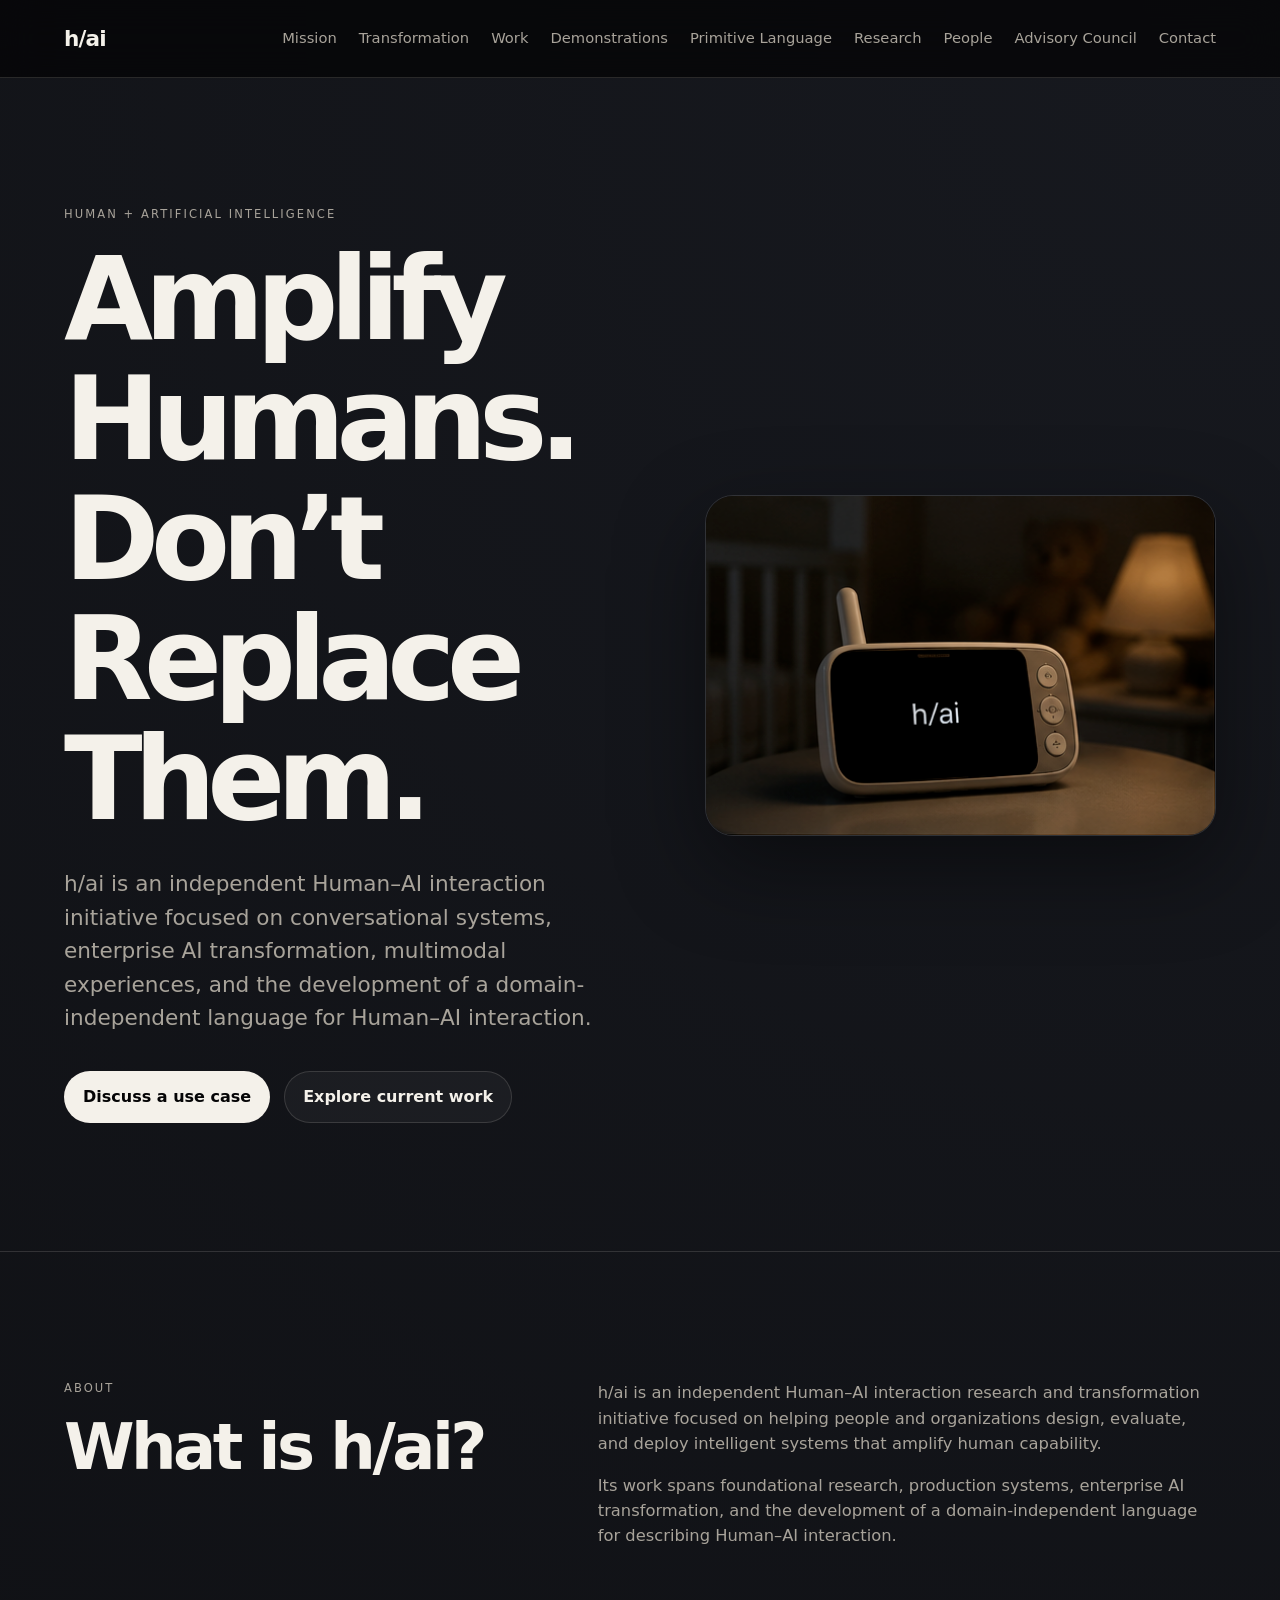
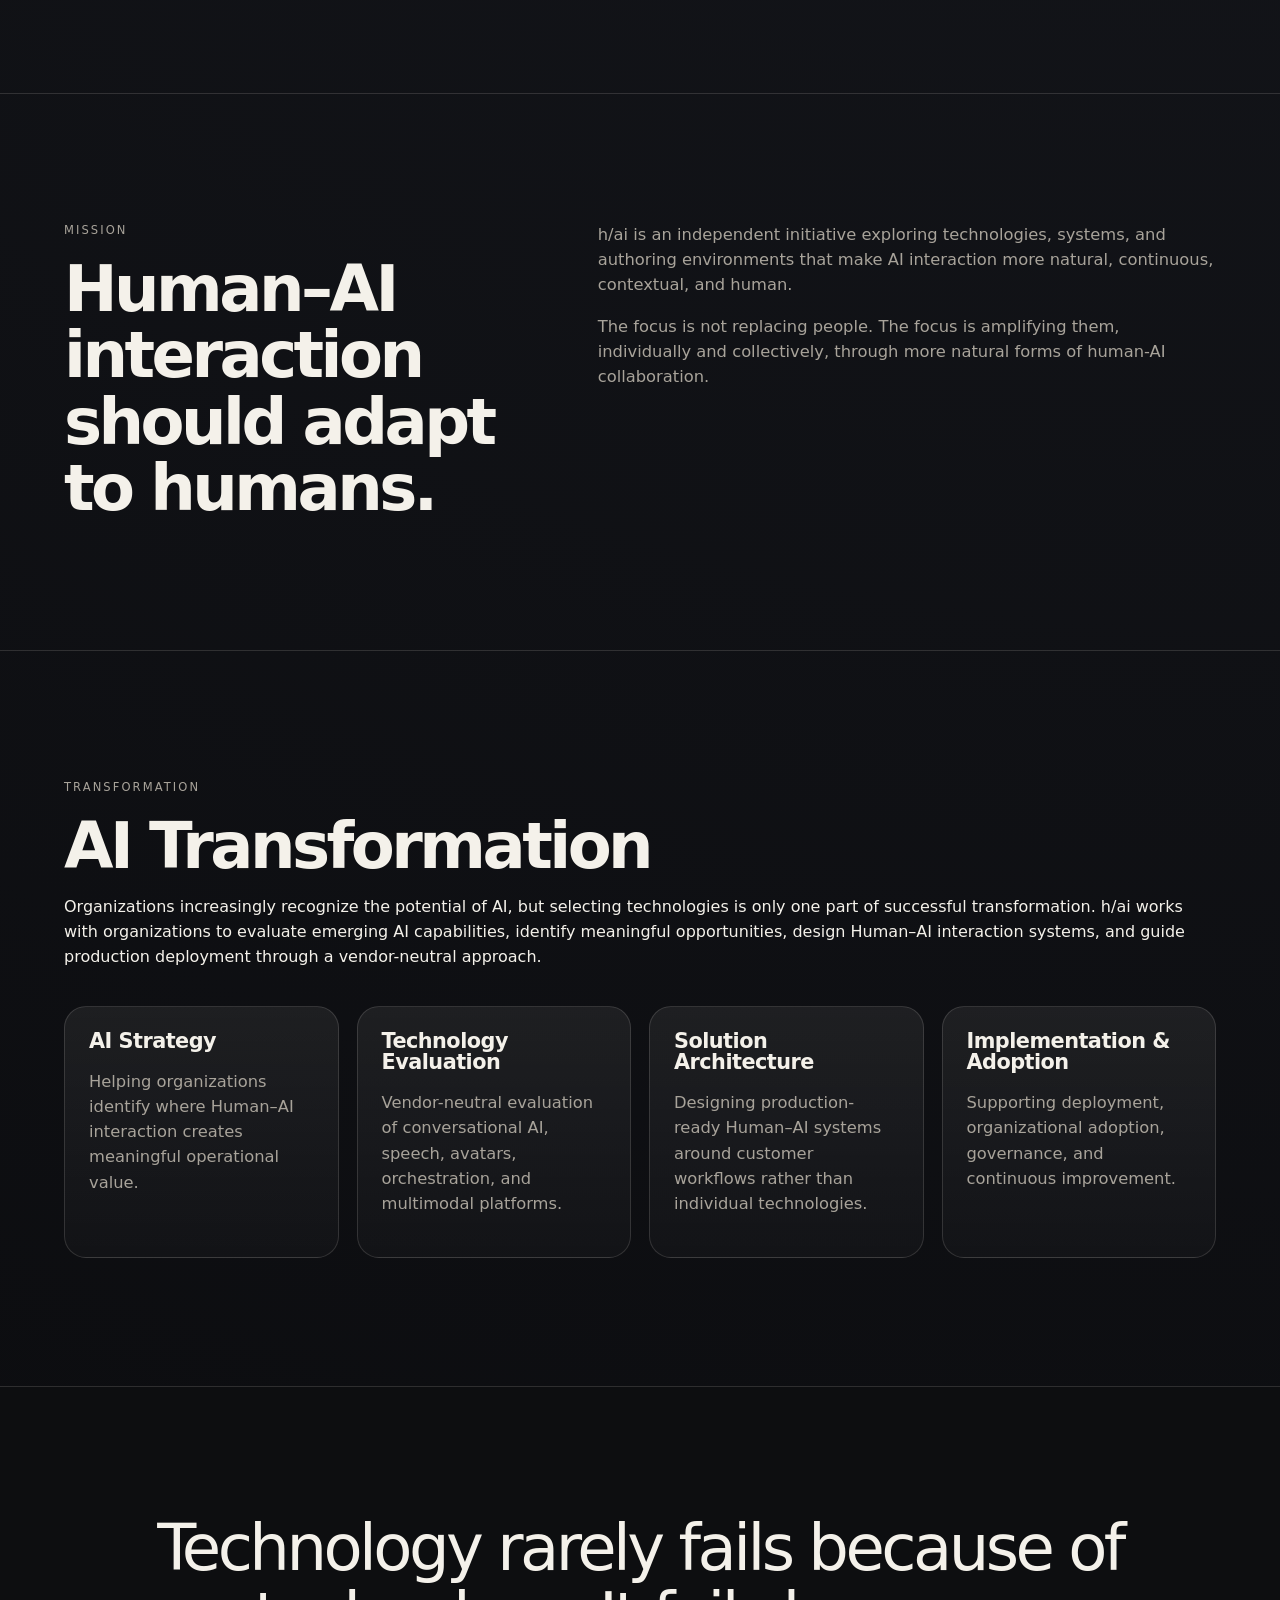
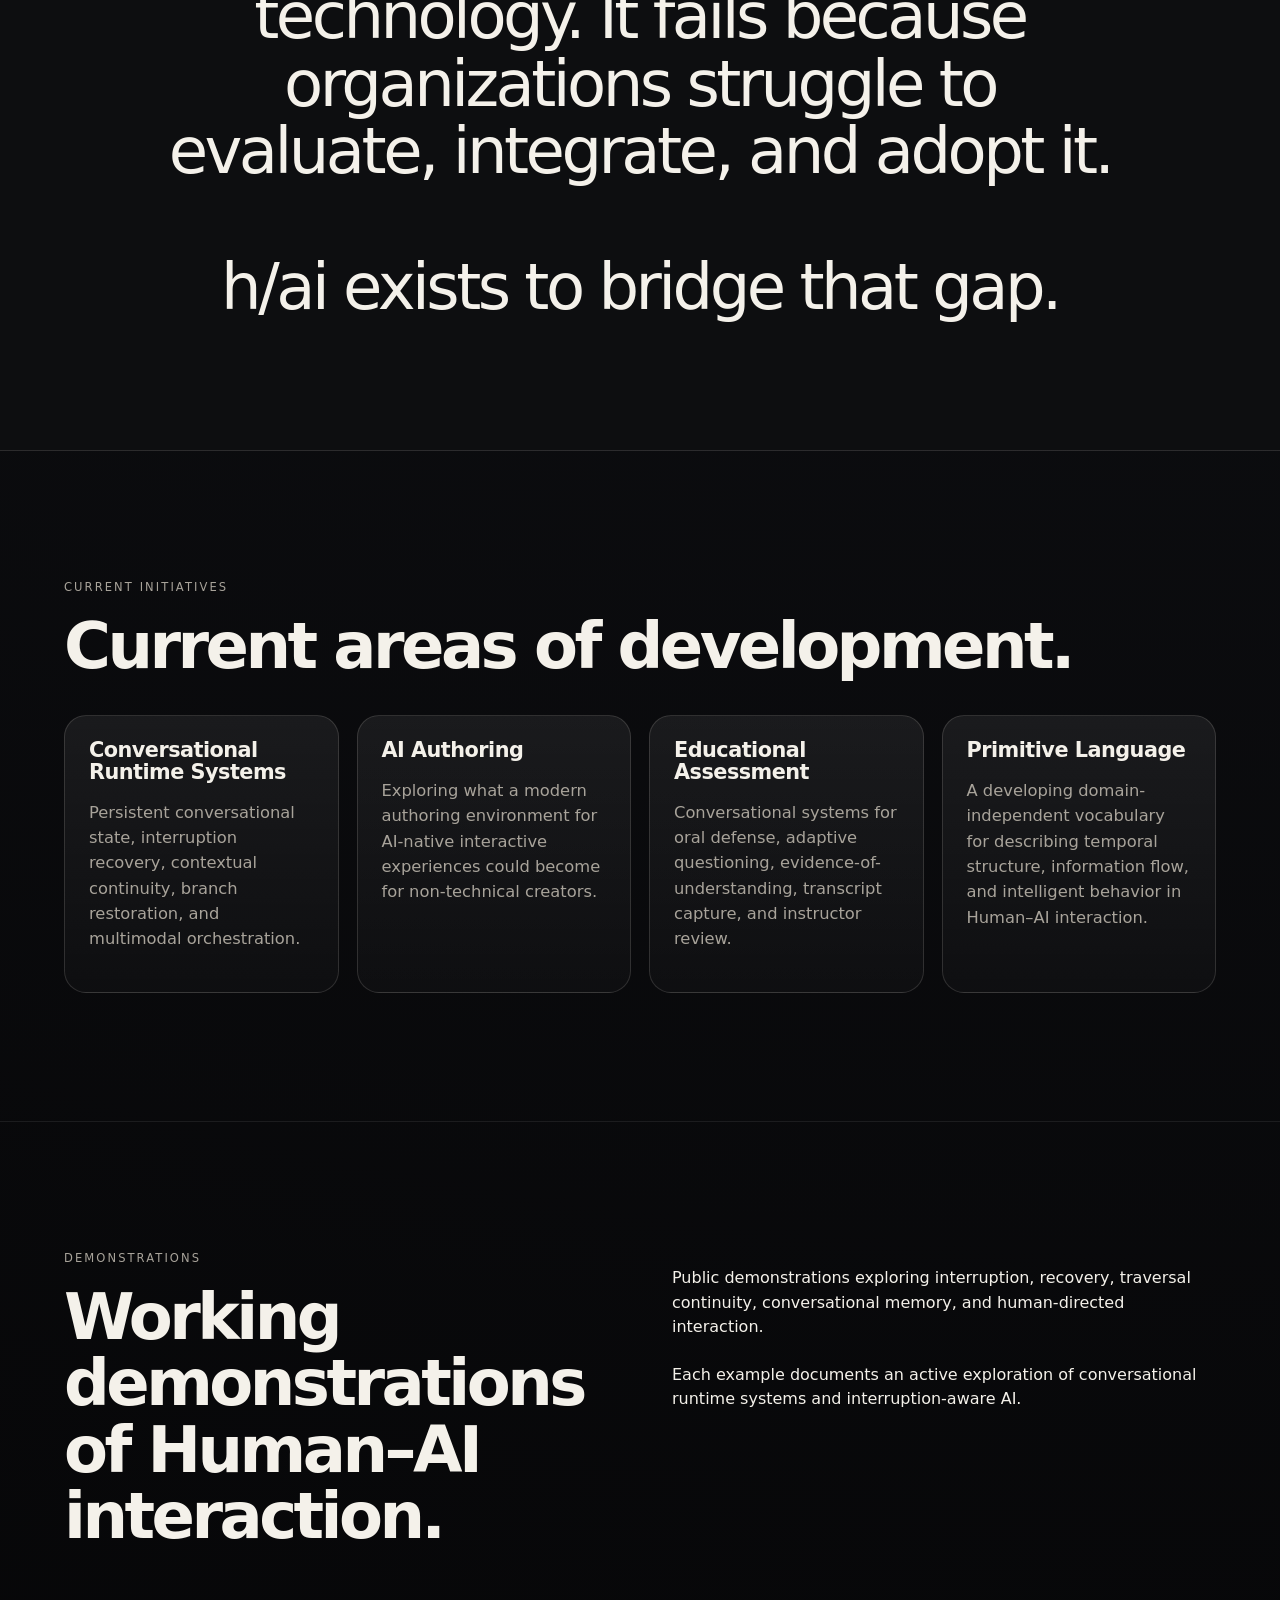
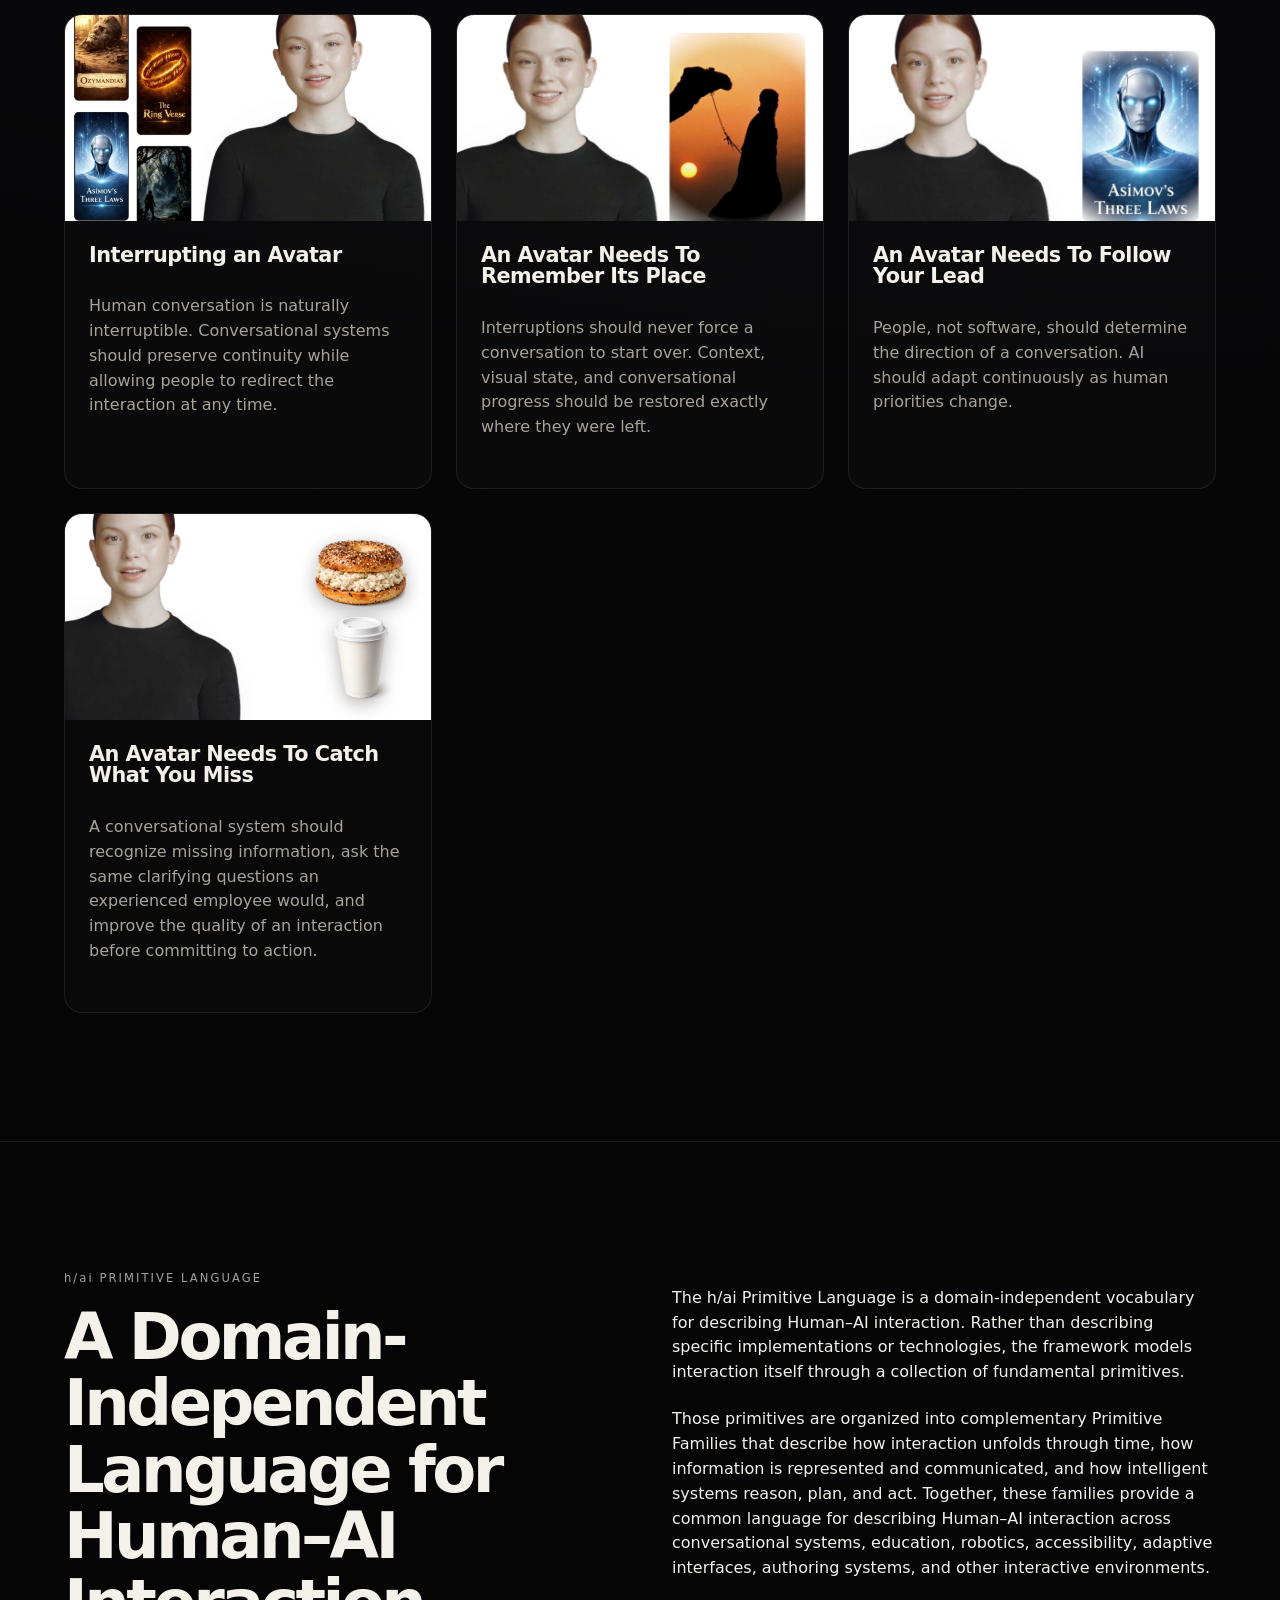
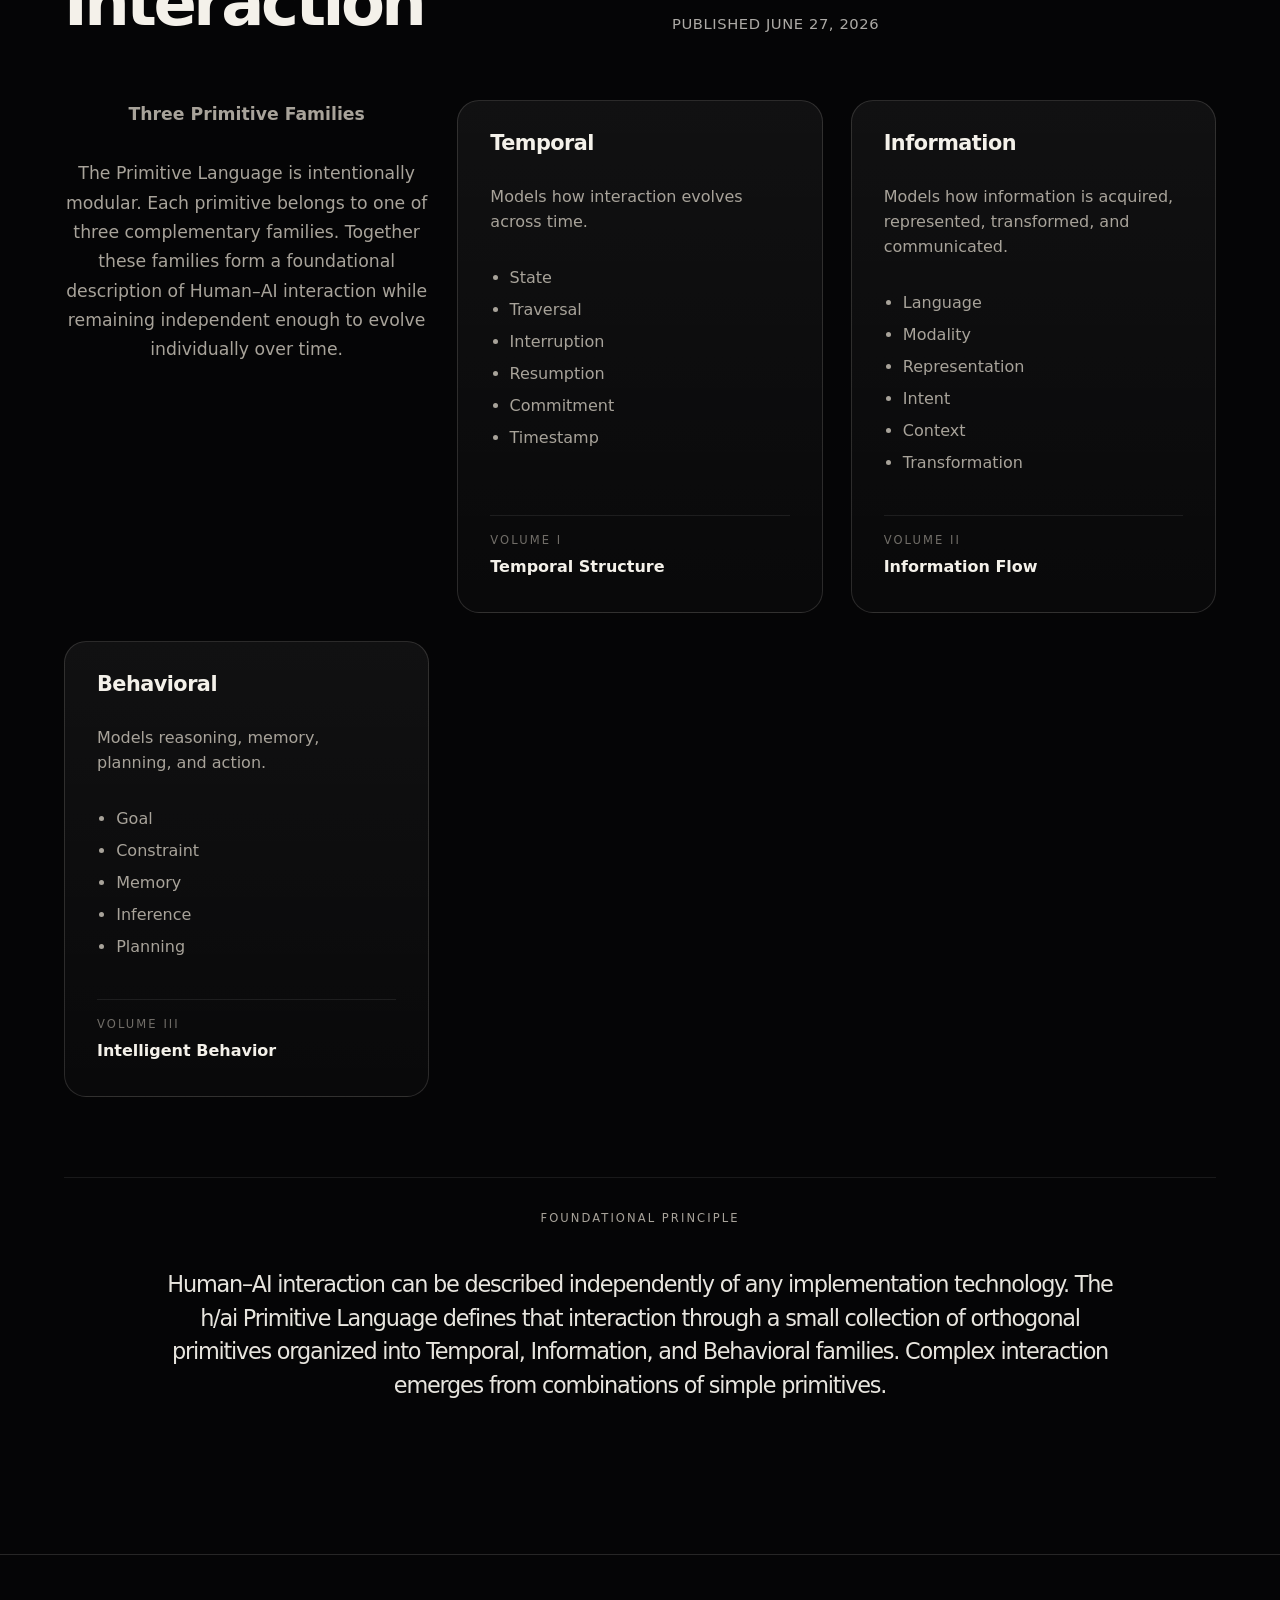
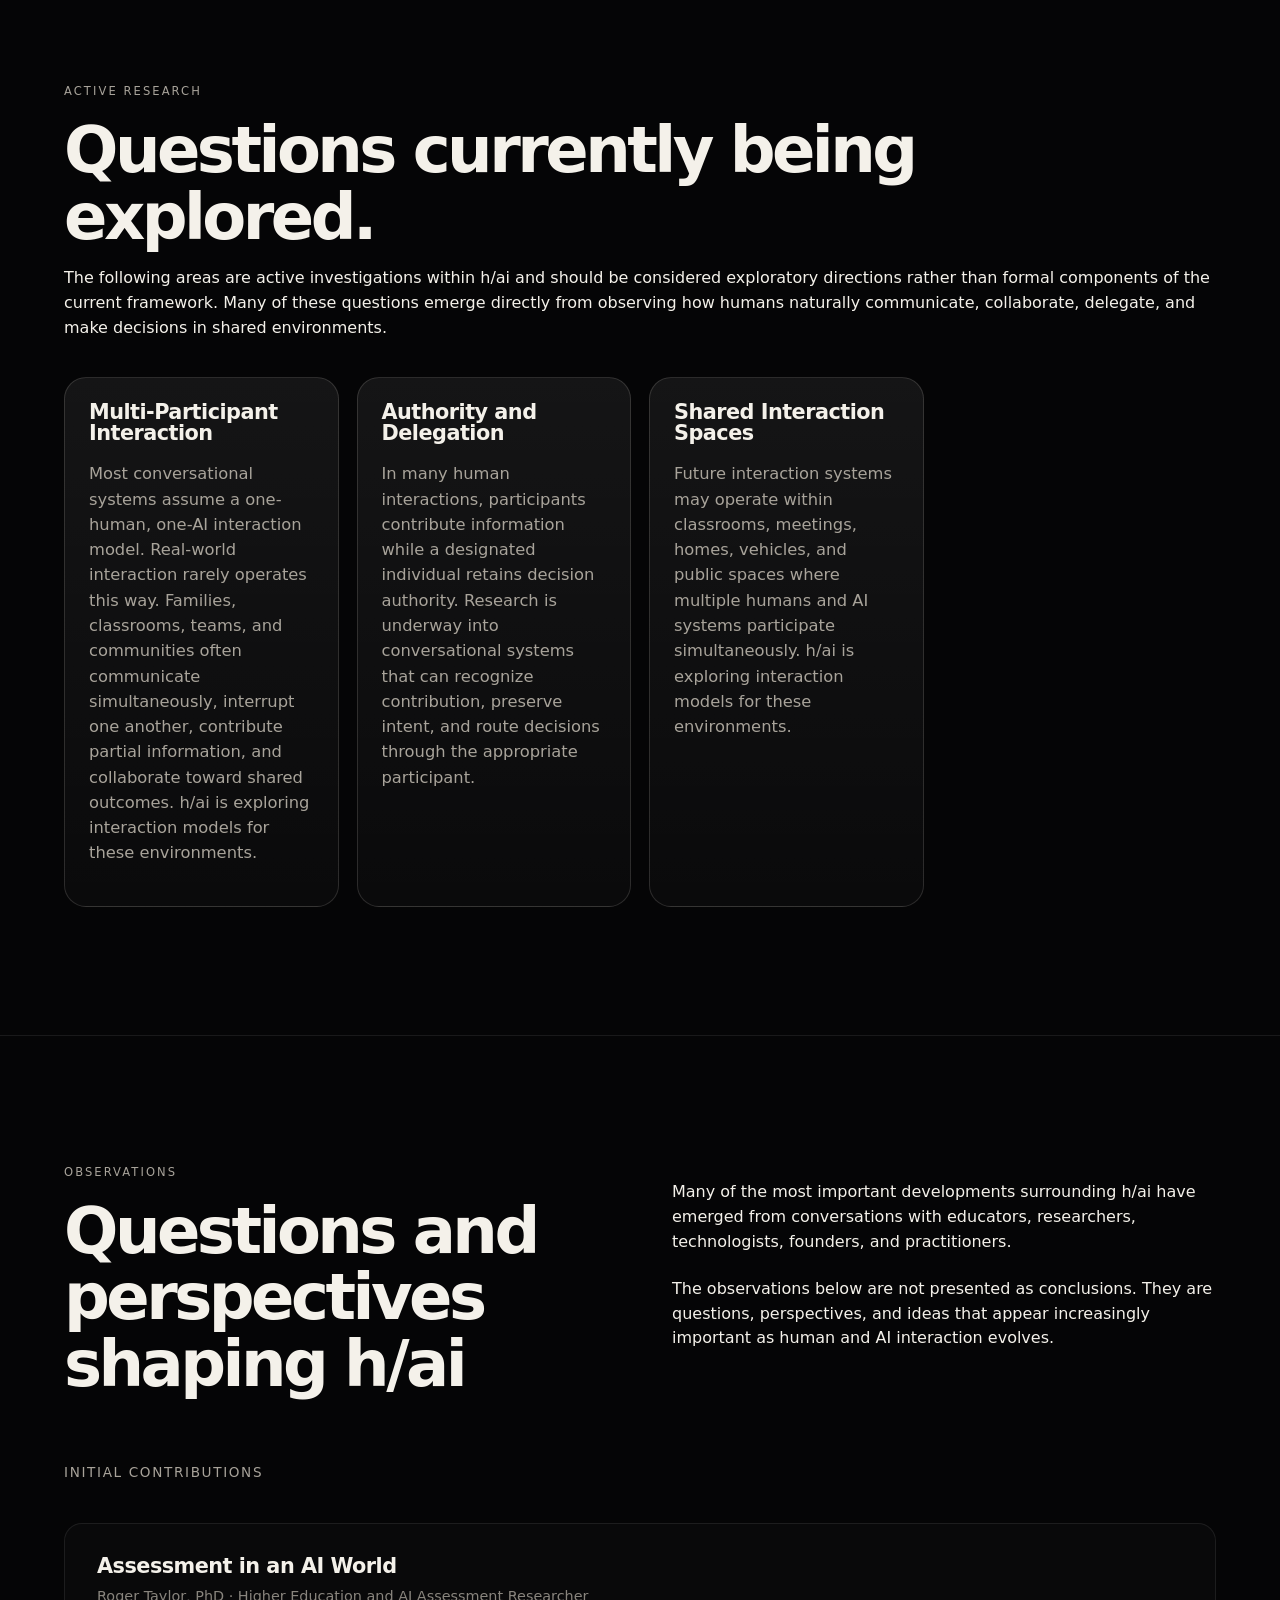
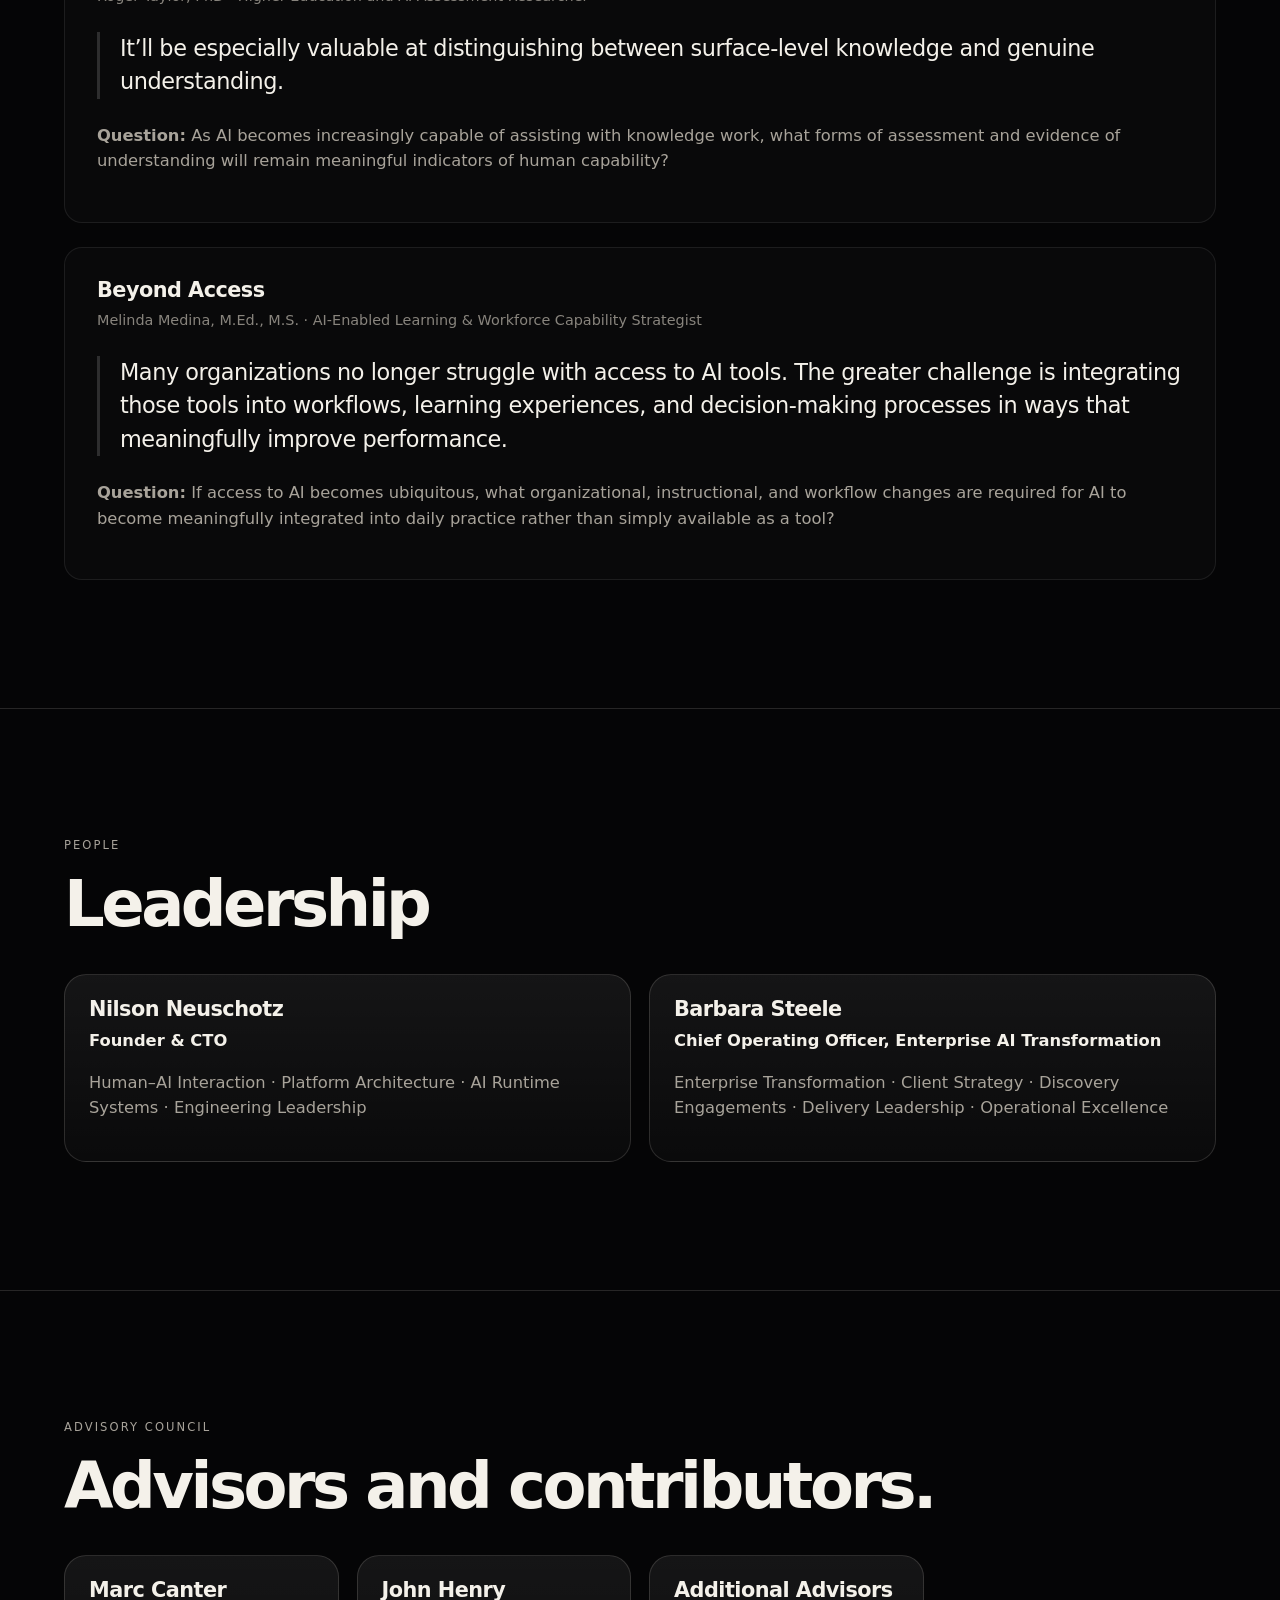
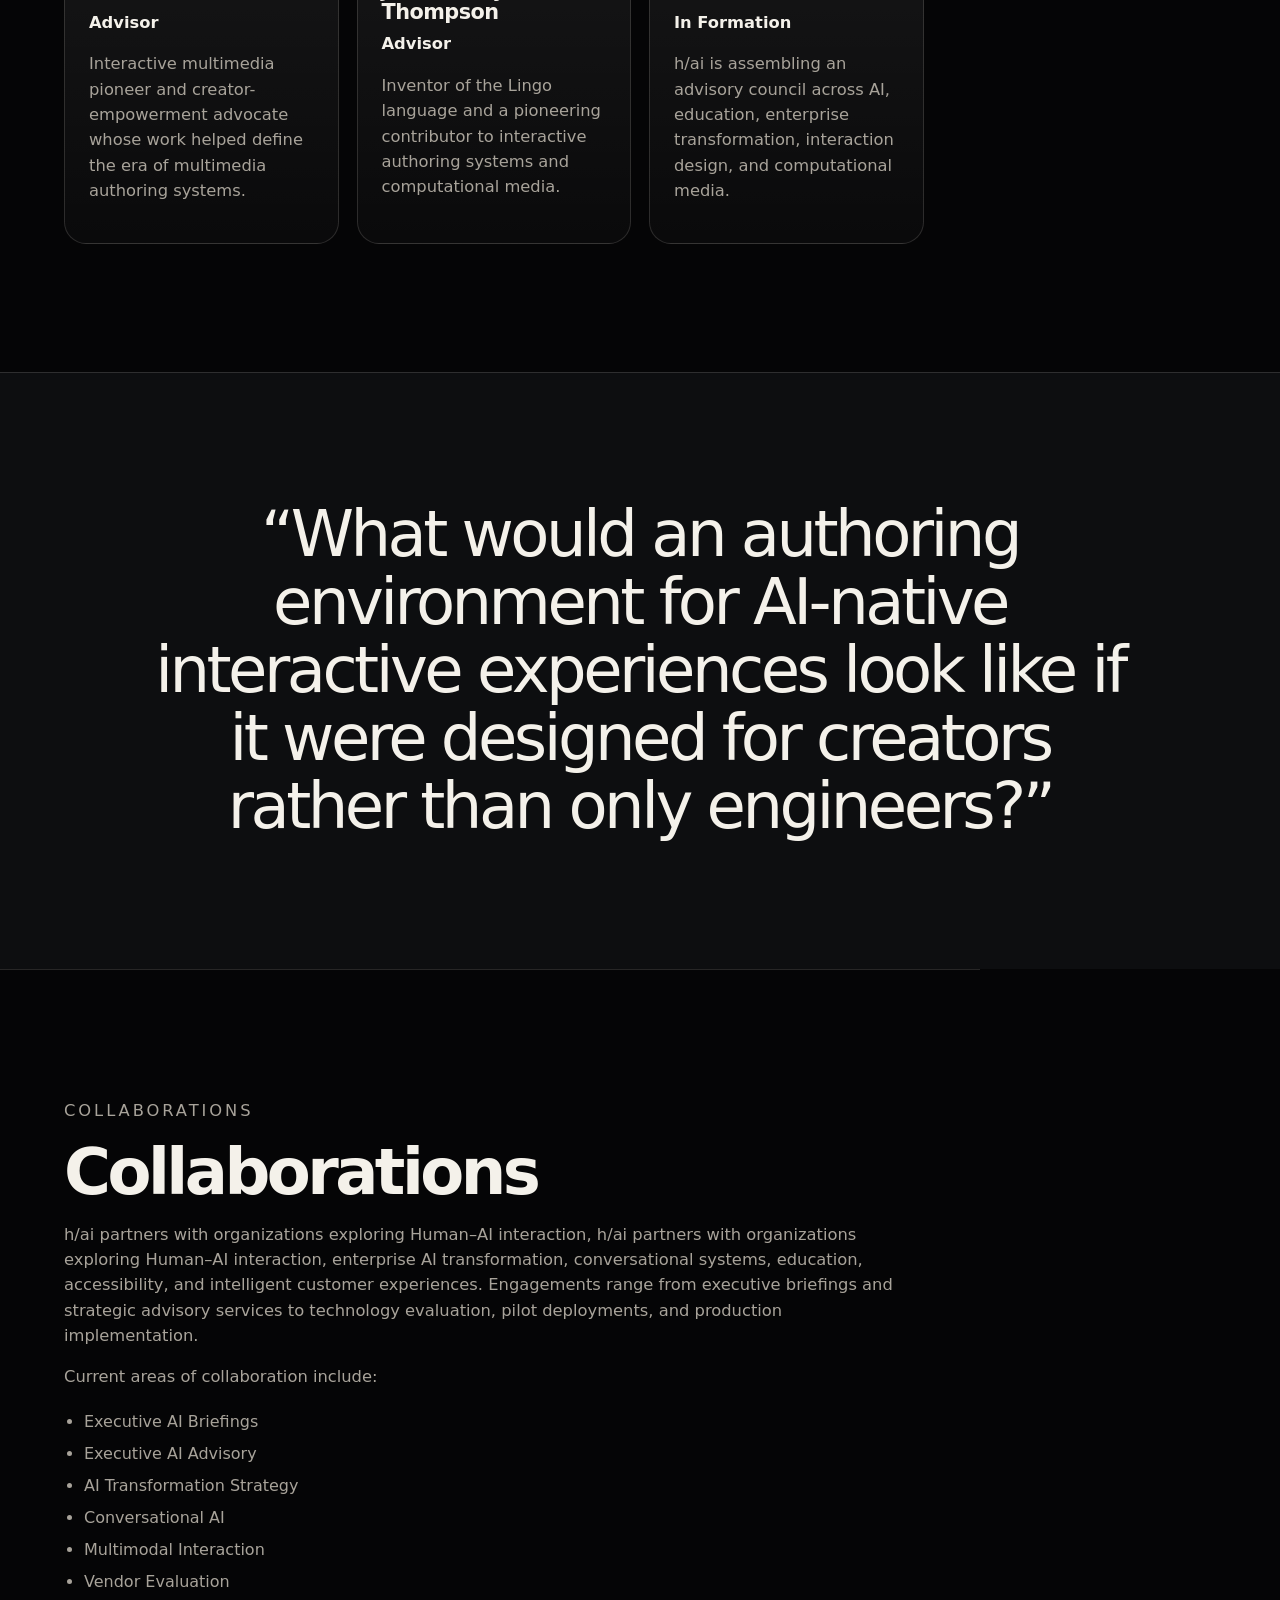
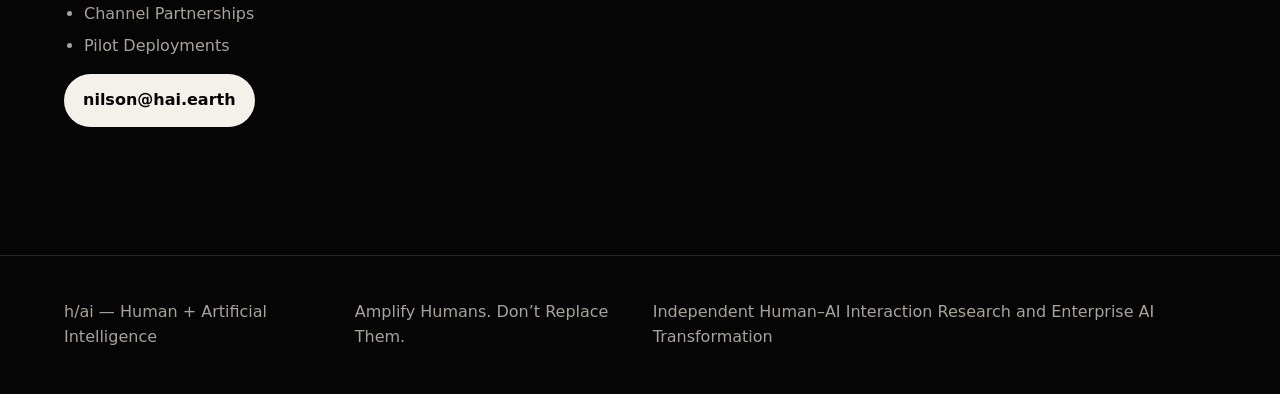
==== index.html @ 2c60824c "Additional Update to consulting addition." ====
<!DOCTYPE html>
<html lang="en">
<head>
    <meta charset="UTF-8"/>
    <meta name="viewport" content="width=device-width, initial-scale=1.0"/>

    <meta name="theme-color" content="#050506"/>

    <title>h/ai — Amplify Humans. Don’t Replace Them.</title>

    <link rel="canonical" href="https://hai.world"/>

    <meta name="description"
          content="h/ai explores human-centered AI interaction systems, conversational runtimes, AI authoring, and multimodal experiences designed to amplify humans, not replace them."/>

    <!-- Open Graph -->
    <meta property="og:title"
          content="h/ai — Amplify Humans. Don’t Replace Them."/>

    <meta property="og:description"
          content="Human-centered conversational AI systems, interruption-aware interaction, AI authoring, conversational runtimes, and multimodal experiences."/>

    <meta property="og:type" content="website"/>

    <meta property="og:site_name" content="h/ai"/>

    <meta property="og:url"
          content="https://hai.world"/>

    <meta property="og:image"
          content="https://hai.world/assets/social_preview.png"/>

    <!-- Twitter / X -->
    <meta name="twitter:card"
          content="summary_large_image"/>

    <meta name="twitter:title"
          content="h/ai — Amplify Humans. Don’t Replace Them."/>

    <meta name="twitter:description"
          content="Human-centered conversational AI systems and AI authoring."/>

    <meta name="twitter:image"
          content="https://hai.world/assets/social_preview.png"/>

    <!-- Favicon -->
    <link rel="icon" type="image/png" href="assets/favicon.png"/>

    <link rel="stylesheet" href="styles.css"/>
</head>
<body>
<header class="site-header">
    <a class="brand" href="#top">h/ai</a>
    <nav>
        <a href="#mission">Mission</a>
        <a href="#transformation">Transformation</a>
        <a href="#work">Work</a>
        <a href="#demonstrations">Demonstrations</a>
        <a href="#framework">Primitive Language</a>
        <a href="#research">Research</a>
        <a href="#people">People</a>
        <a href="#advisory">Advisory Council</a>
        <a href="#contact">Contact</a>
    </nav>
</header>

<main id="top">
    <section class="hero">
        <div class="hero-copy">
            <p class="eyebrow">Human + Artificial Intelligence</p>
            <h1>Amplify Humans.<br/>Don’t Replace Them.</h1>
            <p class="lede">h/ai is an independent Human–AI interaction initiative focused on conversational systems,
                enterprise AI transformation, multimodal experiences, and the development of a domain-independent
                language for Human–AI interaction.</p>
            <div class="hero-actions">
                <a class="button primary" href="#contact">Discuss a use case</a>
                <a class="button secondary" href="#work">Explore current work</a>
            </div>
        </div>

        <div class="device-stage image-stage" aria-label="Rotating real-world displays showing h/ai">
            <div class="device-card active">
                <img src="assets/baby_monitor.png" alt="Baby monitor displaying h/ai"/>
            </div>

            <div class="device-card">
                <img src="assets/smart_mirror.png" alt="Smart mirror displaying h/ai"/>
            </div>

            <div class="device-card">
                <img src="assets/medical_monitor.png" alt="Hospital monitor displaying h/ai"/>
            </div>

            <div class="device-card">
                <img src="assets/door_bell.png" alt="Doorbell camera display showing h/ai"/>
            </div>

            <div class="device-card">
                <img src="assets/library_kiosk.png" alt="Library terminal displaying h/ai"/>
            </div>

            <div class="device-card">
                <img src="assets/nurses_station.png" alt="Nurse station display showing h/ai"/>
            </div>

            <div class="device-card">
                <img src="assets/alarm_clock.png" alt="Bedside alarm clock displaying h/ai"/>
            </div>

            <div class="device-card">
                <img src="assets/playskool_toy.png" alt="Children's learning toy displaying h/ai"/>
            </div>

            <div class="device-card">
                <img src="assets/national_parks_visitor_center.png"
                     alt="National park visitor center display showing h/ai"/>
            </div>
        </div>
    </section>

    <section id="about" class="section split">
        <div>
            <p class="eyebrow">About</p>
            <h2>What is h/ai?</h2>
        </div>

        <div class="body-copy">
            <p>
                h/ai is an independent Human–AI interaction research and
                transformation initiative focused on helping people and
                organizations design, evaluate, and deploy intelligent
                systems that amplify human capability.
            </p>

            <p>
                Its work spans foundational research, production systems,
                enterprise AI transformation, and the development of a
                domain-independent language for describing Human–AI interaction.
            </p>
        </div>
    </section>

    <section id="mission" class="section split">
        <div>
            <p class="eyebrow">Mission</p>
            <h2>Human–AI interaction should adapt to humans.</h2>
        </div>
        <div class="body-copy">
            <p>h/ai is an independent initiative exploring technologies, systems, and authoring environments that make
                AI interaction more natural, continuous, contextual, and human.</p>
            <p>
                The focus is not replacing people. The focus is amplifying them,
                individually and collectively, through more natural forms of
                human-AI collaboration.
            </p>
        </div>
    </section>

    <section id="transformation" class="section">
        <p class="eyebrow">Transformation</p>
        <h2>AI Transformation</h2>

        <p class="research-intro">
            Organizations increasingly recognize the potential of AI,
            but selecting technologies is only one part of successful
            transformation.

            h/ai works with organizations to evaluate emerging AI
            capabilities, identify meaningful opportunities,
            design Human–AI interaction systems, and guide
            production deployment through a vendor-neutral approach.
        </p>

        <div class="cards">
            <article class="card">
                <h3>AI Strategy</h3>
                <p>
                    Helping organizations identify where Human–AI interaction
                    creates meaningful operational value.
                </p>
            </article>

            <article class="card">
                <h3>Technology Evaluation</h3>
                <p>
                    Vendor-neutral evaluation of conversational AI,
                    speech, avatars, orchestration, and multimodal platforms.
                </p>
            </article>

            <article class="card">
                <h3>Solution Architecture</h3>
                <p>
                    Designing production-ready Human–AI systems around
                    customer workflows rather than individual technologies.
                </p>
            </article>

            <article class="card">
                <h3>Implementation & Adoption</h3>
                <p>
                    Supporting deployment, organizational adoption,
                    governance, and continuous improvement.
                </p>
            </article>
        </div>
    </section>

    <section class="section quote-section">
        <blockquote>
            Technology rarely fails because of technology.
            It fails because organizations struggle to evaluate,
            integrate, and adopt it.
            <br><br>
            h/ai exists to bridge that gap.
        </blockquote>
    </section>

    <section id="work" class="section">
        <p class="eyebrow">Current Initiatives</p>
        <h2>Current areas of development.</h2>
        <div class="cards">
            <article class="card">
                <h3>Conversational Runtime Systems</h3>
                <p>Persistent conversational state, interruption recovery, contextual continuity, branch restoration,
                    and multimodal orchestration.</p>
            </article>
            <article class="card">
                <h3>AI Authoring</h3>
                <p>Exploring what a modern authoring environment for AI-native interactive experiences could become for
                    non-technical creators.</p>
            </article>
            <article class="card">
                <h3>Educational Assessment</h3>
                <p>Conversational systems for oral defense, adaptive questioning, evidence-of-understanding, transcript
                    capture, and instructor review.</p>
            </article>
            <article class="card">
                <h3>Primitive Language</h3>
                <p>
                    A developing domain-independent vocabulary for describing
                    temporal structure, information flow, and intelligent behavior
                    in Human–AI interaction.
                </p>
            </article>
        </div>
    </section>

    <section id="demonstrations" class="section demonstrations-section">
        <div class="demonstrations-header">
            <div>
                <p class="eyebrow">Demonstrations</p>
                <h2>Working demonstrations of Human–AI interaction.</h2>
            </div>

            <div class="demonstrations-intro">
                <p>
                    Public demonstrations exploring interruption,
                    recovery, traversal continuity, conversational
                    memory, and human-directed interaction.
                </p>

                <p>
                    Each example documents an active exploration
                    of conversational runtime systems and
                    interruption-aware AI.
                </p>
            </div>
        </div>

        <div class="demonstrations-grid">

            <a class="demonstration-card"
               href="https://www.linkedin.com/posts/nilsonneuschotz_interrupting-an-avatar-you-need-to-be-able-share-7459953036216651777-I3gK/"
               target="_blank">

                <img src="assets/demo_interrupt_avatar.jpg"
                     alt="Interrupting an Avatar demonstration">

                <h3>Interrupting an Avatar</h3>

                <p>
                    Human conversation is naturally interruptible.
                    Conversational systems should preserve continuity
                    while allowing people to redirect the interaction at any time.
                </p>
            </a>

            <a class="demonstration-card"
               href="https://www.linkedin.com/posts/nilsonneuschotz_an-avatar-needs-to-remember-its-place-interrupting-share-7463112752858038273-JvzS/"
               target="_blank">

                <img src="assets/demo_remember_place.jpg"
                     alt="An Avatar Needs To Remember Its Place demonstration">

                <h3>An Avatar Needs To Remember Its Place</h3>

                <p>
                    Interruptions should never force a conversation to start over.
                    Context, visual state, and conversational progress should be
                    restored exactly where they were left.
                </p>
            </a>

            <a class="demonstration-card"
               href="https://www.linkedin.com/posts/nilsonneuschotz_an-avatar-needs-to-follow-your-lead-interrupting-share-7470510652420198400-qEQt/"
               target="_blank">

                <img src="assets/demo_follow_lead.jpg"
                     alt="An Avatar Needs To Follow Your Lead demonstration">

                <h3>An Avatar Needs To Follow Your Lead</h3>
                <p>
                    People, not software, should determine the direction of a conversation.
                    AI should adapt continuously as human priorities change.
                </p>
            </a>

            <a class="demonstration-card"
               href="https://www.linkedin.com/posts/nilsonneuschotz_an-avatar-should-catch-what-you-miss-most-share-7474861784554758145-WF6r/"
               target="_blank">

                <img src="assets/demo_catch_miss.jpg"
                     alt="An Avatar Needs To Catch What You Miss demonstration">

                <h3>An Avatar Needs To Catch What You Miss</h3>
                <p>
                    A conversational system should recognize missing information,
                    ask the same clarifying questions an experienced employee would,
                    and improve the quality of an interaction before committing to action.
                </p>
            </a>

        </div>
    </section>

    <section id="framework" class="section framework-section">
        <div class="framework-header">
            <div>
                <p class="eyebrow eyebrow-framework">h/ai PRIMITIVE LANGUAGE</p>
                <h2>A Domain-Independent Language for Human–AI Interaction</h2>
            </div>

            <div class="framework-intro">
                <p>

                    The h/ai Primitive Language is a domain-independent vocabulary for describing Human–AI interaction.

                    Rather than describing specific implementations or technologies,
                    the framework models interaction itself through a collection of
                    fundamental primitives.

                </p>

                <p>

                    Those primitives are organized into complementary Primitive Families
                    that describe how interaction unfolds through time, how information is
                    represented and communicated, and how intelligent systems reason,
                    plan, and act.

                    Together, these families provide a common language for describing
                    Human–AI interaction across conversational systems, education,
                    robotics, accessibility, adaptive interfaces, authoring systems,
                    and other interactive environments.

                </p>

                <div class="framework-meta">
                    <span>Published June 27, 2026</span>
                </div>
            </div>
        </div>

        <div class="framework-families">
            <p class="framework-family-intro">

                <strong>Three Primitive Families</strong><br><br>

                The Primitive Language is intentionally modular.

                Each primitive belongs to one of three complementary families. Together these families form a
                foundational
                description of Human–AI interaction while remaining independent enough to evolve individually over time.

            </p>

            <a class="family-card" href="/framework/temporal.html">
                <h3>Temporal</h3>

                <p>
                    Models how interaction evolves across time.
                </p>

                <ul>
                    <li>State</li>
                    <li>Traversal</li>
                    <li>Interruption</li>
                    <li>Resumption</li>
                    <li>Commitment</li>
                    <li>Timestamp</li>
                </ul>

                <div class="family-volume">
                    <div class="volume-label">Volume I</div>
                    <div class="volume-title">Temporal Structure</div>
                </div>
            </a>


            <a class="family-card" href="/framework/information.html">

                <h3>Information</h3>

                <p>
                    Models how information is acquired, represented, transformed, and communicated.
                </p>

                <ul>
                    <li>Language</li>
                    <li>Modality</li>
                    <li>Representation</li>
                    <li>Intent</li>
                    <li>Context</li>
                    <li>Transformation</li>
                </ul>

                <div class="family-volume">
                    <div class="volume-label">Volume II</div>
                    <div class="volume-title">Information Flow</div>
                </div>

            </a>


            <a class="family-card" href="/framework/behavioral.html">

                <h3>Behavioral</h3>

                <p>
                    Models reasoning, memory, planning, and action.
                </p>

                <ul>
                    <li>Goal</li>
                    <li>Constraint</li>
                    <li>Memory</li>
                    <li>Inference</li>
                    <li>Planning</li>
                </ul>

                <div class="family-volume">
                    <div class="volume-label">Volume III</div>
                    <div class="volume-title">Intelligent Behavior</div>
                </div>

            </a>

        </div>

        <div class="framework-principle">
            <p class="eyebrow">Foundational Principle</p>

            <blockquote>

                Human–AI interaction can be described independently of any implementation technology.

                The h/ai Primitive Language defines that interaction through a small collection of orthogonal primitives
                organized into Temporal, Information, and Behavioral families.

                Complex interaction emerges from combinations of simple primitives.

            </blockquote>
        </div>
    </section>

    <section id="research" class="section">
        <p class="eyebrow">Active Research</p>
        <h2>Questions currently being explored.</h2>

        <p class="research-intro">
            The following areas are active investigations within h/ai and
            should be considered exploratory directions rather than formal
            components of the current framework.

            Many of these questions emerge directly from observing how humans
            naturally communicate, collaborate, delegate, and make decisions
            in shared environments.
        </p>

        <div class="cards">
            <article class="card">
                <h3>Multi-Participant Interaction</h3>
                <p>
                    Most conversational systems assume a one-human,
                    one-AI interaction model. Real-world interaction
                    rarely operates this way. Families, classrooms,
                    teams, and communities often communicate
                    simultaneously, interrupt one another, contribute
                    partial information, and collaborate toward shared
                    outcomes. h/ai is exploring interaction models for
                    these environments.
                </p>
            </article>

            <article class="card">
                <h3>Authority and Delegation</h3>
                <p>
                    In many human interactions, participants contribute
                    information while a designated individual retains decision
                    authority. Research is underway into conversational systems
                    that can recognize contribution, preserve intent, and route
                    decisions through the appropriate participant.
                </p>
            </article>

            <article class="card">
                <h3>Shared Interaction Spaces</h3>
                <p>
                    Future interaction systems may operate within classrooms,
                    meetings, homes, vehicles, and public spaces where multiple
                    humans and AI systems participate simultaneously. h/ai is
                    exploring interaction models for these environments.
                </p>
            </article>
        </div>
    </section>

    <section id="observations" class="section observations-section">
        <div class="observations-header">
            <div>
                <p class="eyebrow">Observations</p>
                <h2>Questions and perspectives shaping h/ai</h2>
            </div>

            <div class="observations-intro">
                <p>
                    Many of the most important developments surrounding h/ai have
                    emerged from conversations with educators, researchers,
                    technologists, founders, and practitioners.
                </p>

                <p>
                    The observations below are not presented as conclusions.
                    They are questions, perspectives, and ideas that appear
                    increasingly important as human and AI interaction evolves.
                </p>
            </div>
        </div>
        <div class="observations-grid">
            <p class="observations-label">
                Initial Contributions
            </p>
            <article class="observation">
                <div class="observation-card-header">
                    <h3>Assessment in an AI World</h3>
                    <p class="observation-author">
                        Roger Taylor, PhD · Higher Education and AI Assessment Researcher
                    </p>
                </div>

                <blockquote>
                    It’ll be especially valuable at distinguishing between
                    surface-level knowledge and genuine understanding.
                </blockquote>

                <p class="observation-question">
                    <strong>Question:</strong>
                    As AI becomes increasingly capable of assisting with
                    knowledge work, what forms of assessment and evidence
                    of understanding will remain meaningful indicators of
                    human capability?
                </p>
            </article>

            <article class="observation">
                <div class="observation-card-header">
                    <h3>Beyond Access</h3>

                    <p class="observation-author">
                        Melinda Medina, M.Ed., M.S. · AI-Enabled Learning & Workforce Capability Strategist
                    </p>
                </div>

                <blockquote>
                    Many organizations no longer struggle with access to AI tools.
                    The greater challenge is integrating those tools into workflows,
                    learning experiences, and decision-making processes in ways that
                    meaningfully improve performance.
                </blockquote>

                <p class="observation-question">
                    <strong>Question:</strong>
                    If access to AI becomes ubiquitous, what organizational,
                    instructional, and workflow changes are required for AI to
                    become meaningfully integrated into daily practice rather than
                    simply available as a tool?
                </p>
            </article>

        </div>
    </section>

    <section id="people" class="section">
        <p class="eyebrow">People</p>
        <h2>Leadership</h2>

        <div class="people-grid">
            <article class="person founder">
                <h3>Nilson Neuschotz</h3>
                <p class="role">Founder & CTO</p>
                <p>
                    Human–AI Interaction · Platform Architecture ·
                    AI Runtime Systems · Engineering Leadership
                </p>
            </article>

            <article class="person founder">
                <h3>Barbara Steele</h3>
                <p class="role">Chief Operating Officer, Enterprise AI Transformation</p>
                <p>
                    Enterprise Transformation · Client Strategy ·
                    Discovery Engagements · Delivery Leadership ·
                    Operational Excellence
                </p>
            </article>
        </div>
    </section>

    <section id="advisory" class="section">
        <p class="eyebrow">Advisory Council</p>
        <h2>Advisors and contributors.</h2>

        <div class="people-grid">
            <article class="person">
                <h3>Marc Canter</h3>
                <p class="role">Advisor</p>
                <p>
                    Interactive multimedia pioneer and creator-empowerment advocate
                    whose work helped define the era of multimedia authoring systems.
                </p>
            </article>

            <article class="person">
                <h3>John Henry Thompson</h3>
                <p class="role">Advisor</p>
                <p>
                    Inventor of the Lingo language and a pioneering contributor to
                    interactive authoring systems and computational media.
                </p>
            </article>

            <article class="person">
                <h3>Additional Advisors</h3>
                <p class="role">In Formation</p>
                <p>
                    h/ai is assembling an advisory council across AI, education,
                    enterprise transformation, interaction design, and computational media.
                </p>
            </article>
        </div>
    </section>

    <section class="section quote-section">
        <blockquote>
            “What would an authoring environment for AI-native interactive experiences look like if it were designed
            for
            creators rather than only engineers?”
        </blockquote>
    </section>

    <section id="contact" class="section contact">
        <p class="eyebrow">Collaborations</p>
        <h2>Collaborations</h2>

        <p>
            h/ai partners with organizations exploring Human–AI interaction,
            h/ai partners with organizations exploring Human–AI
            interaction, enterprise AI transformation, conversational
            systems, education, accessibility, and intelligent customer
            experiences.

            Engagements range from executive briefings and strategic
            advisory services to technology evaluation, pilot
            deployments, and production implementation.
        </p>

        <p>Current areas of collaboration include:</p>

        <ul class="spec-list">
            <li>Executive AI Briefings</li>
            <li>Executive AI Advisory</li>
            <li>AI Transformation Strategy</li>
            <li>Conversational AI</li>
            <li>Multimodal Interaction</li>
            <li>Vendor Evaluation</li>
            <li>Channel Partnerships</li>
            <li>Pilot Deployments</li>
        </ul>

        <a class="button primary" href="mailto:nilson@hai.earth">nilson@hai.earth</a>
    </section>
</main>

<footer>
    <p>h/ai — Human + Artificial Intelligence</p>
    <p>Amplify Humans. Don’t Replace Them.</p>
    <p>Independent Human–AI Interaction Research and Enterprise AI Transformation</p>
</footer>

<script src="script.js"></script>
</body>
</html>
---- styles.css ----
:root {
    --bg: #050506;
    --bg-soft: #0d0e10;
    --panel: #121419;
    --text: #f4f1ea;
    --muted: #a8a39a;
    --line: rgba(244, 241, 234, 0.14);
    --accent: #f4f1ea;
    --shadow: rgba(0, 0, 0, 0.45);
}

* {
    box-sizing: border-box;
}

html {
    scroll-behavior: smooth;
}

body {
    margin: 0;
    font-family: Inter, ui-sans-serif, system-ui, -apple-system, BlinkMacSystemFont, "Segoe UI", sans-serif;
    background: radial-gradient(circle at top right, #17191f 0%, var(--bg) 42%);
    color: var(--text);
    line-height: 1.55;
}

a {
    color: inherit;
    text-decoration: none;
}

.site-header {
    position: sticky;
    top: 0;
    z-index: 100;
    display: flex;
    justify-content: space-between;
    align-items: center;
    padding: 22px clamp(20px, 5vw, 72px);
    background: rgba(5, 5, 6, 0.76);
    backdrop-filter: blur(18px);
    border-bottom: 1px solid var(--line);
}

.brand {
    font-size: 1.35rem;
    letter-spacing: -0.04em;
    font-weight: 600;
}

nav {
    display: flex;
    gap: 22px;
    font-size: 0.92rem;
    color: var(--muted);
}

nav a:hover {
    color: var(--text);
}

.hero {
    min-height: 88vh;
    display: grid;
    grid-template-columns: minmax(0, 1.05fr) minmax(320px, 0.95fr);
    align-items: center;
    gap: clamp(36px, 6vw, 92px);
    padding: clamp(72px, 10vw, 132px) clamp(20px, 5vw, 72px);
}

.eyebrow {
    color: var(--muted);
    text-transform: uppercase;
    letter-spacing: 0.18em;
    font-size: 0.72rem;
    margin: 0 0 16px;
}

.eyebrow-framework {
    color: var(--muted);
    text-transform: none;
    letter-spacing: 0.18em;
    font-size: 0.72rem;
    margin: 0 0 16px;
}

h1, h2, h3 {
    line-height: 1.04;
    margin: 0;
}

h1 {
    font-size: clamp(3.5rem, 9vw, 8.8rem);
    letter-spacing: -0.075em;
    max-width: 950px;
}

h2 {
    font-size: clamp(2rem, 5vw, 4.4rem);
    letter-spacing: -0.055em;
}

h3 {
    font-size: 1.3rem;
    letter-spacing: -0.025em;
}

.lede {
    margin: 28px 0 0;
    max-width: 720px;
    color: var(--muted);
    font-size: clamp(1.05rem, 1.7vw, 1.35rem);
}

.hero-actions {
    display: flex;
    gap: 14px;
    margin-top: 36px;
    flex-wrap: wrap;
}

.button {
    display: inline-flex;
    align-items: center;
    justify-content: center;
    padding: 13px 18px;
    border-radius: 999px;
    font-weight: 600;
    border: 1px solid var(--line);
}

.button.primary {
    background: var(--text);
    color: var(--bg);
}

.button.secondary {
    color: var(--text);
    background: rgba(255, 255, 255, 0.04);
}

.button:hover {
    transform: translateY(-1px);
    transition: transform 180ms ease;
}

.device-stage {
    min-height: 520px;
    position: relative;
    display: grid;
    place-items: center;
}

.device-card {
    position: absolute;
    opacity: 0;
    transform: translateY(16px) scale(0.985);
    transition: opacity 900ms ease, transform 900ms ease;
    text-align: center;
}

.device-card.active {
    opacity: 1;
    transform: translateY(0) scale(1);
}

.device-card p {
    color: var(--muted);
    margin-top: 22px;
    letter-spacing: 0.18em;
    text-transform: uppercase;
    font-size: 0.72rem;
}

.device {
    width: min(430px, 82vw);
    height: 310px;
    background: #020203;
    border: 1px solid rgba(255, 255, 255, 0.2);
    box-shadow: 0 32px 100px var(--shadow), inset 0 0 60px rgba(255, 255, 255, 0.035);
    display: grid;
    place-items: center;
    position: relative;
}

.device span {
    font-size: clamp(3.4rem, 8vw, 6.2rem);
    letter-spacing: -0.08em;
    font-weight: 500;
}

.baby-monitor {
    border-radius: 32px;
    width: 330px;
    height: 240px;
}

.baby-monitor::after {
    content: "";
    position: absolute;
    width: 150px;
    height: 22px;
    border-radius: 99px;
    background: #111;
    bottom: -36px;
}

.smart-mirror {
    border-radius: 48px;
    height: 430px;
    width: 300px;
    background: linear-gradient(135deg, #040405, #11131a);
}

.hospital-monitor {
    border-radius: 18px;
    width: 460px;
    height: 280px;
}

.library-terminal {
    border-radius: 8px;
    width: 430px;
    height: 280px;
}

.library-terminal::after {
    content: "";
    position: absolute;
    bottom: -80px;
    width: 120px;
    height: 80px;
    background: linear-gradient(#16171b, #08090a);
    clip-path: polygon(30% 0, 70% 0, 100% 100%, 0 100%);
}

.section {
    padding: clamp(72px, 10vw, 128px) clamp(20px, 5vw, 72px);
    border-top: 1px solid var(--line);
}

.split {
    display: grid;
    grid-template-columns: minmax(0, 0.85fr) minmax(0, 1.15fr);
    gap: clamp(32px, 6vw, 86px);
}

.body-copy p,
.project-list p,
.contact p,
.card p,
.person p {
    color: var(--muted);
    font-size: 1.02rem;
}

.body-copy p:first-child {
    margin-top: 0;
}

.cards,
.people-grid {
    display: grid;
    grid-template-columns: repeat(4, minmax(0, 1fr));
    gap: 18px;
    margin-top: 36px;
}

.card,
.person,
.project-list article {
    background: linear-gradient(180deg, rgba(255, 255, 255, 0.065), rgba(255, 255, 255, 0.025));
    border: 1px solid var(--line);
    border-radius: 22px;
    padding: 24px;
}

.project-list {
    display: grid;
    gap: 18px;
}

.role {
    margin: 8px 0 16px;
    color: var(--text) !important;
    font-weight: 600;
}

.person.founder {
    grid-column: span 2;
}

.quote-section {
    display: grid;
    place-items: center;
    background: var(--bg-soft);
}

blockquote {
    max-width: 980px;
    font-size: clamp(2rem, 5vw, 4.6rem);
    line-height: 1.06;
    letter-spacing: -0.055em;
    text-align: center;
    margin: 0;
}

.contact {
    max-width: 980px;
}

footer {
    display: flex;
    justify-content: space-between;
    gap: 20px;
    padding: 28px clamp(20px, 5vw, 72px);
    color: var(--muted);
    border-top: 1px solid var(--line);
}

@media (max-width: 980px) {
    .hero, .split {
        grid-template-columns: 1fr;
    }

    .device-stage {
        min-height: 440px;
    }

    .cards, .people-grid {
        grid-template-columns: 1fr 1fr;
    }

    .person.founder {
        grid-column: span 1;
    }
}

@media (max-width: 680px) {
    nav {
        display: none;
    }

    .cards, .people-grid {
        grid-template-columns: 1fr;
    }

    .hero {
        padding-top: 54px;
    }

    footer {
        flex-direction: column;
    }
}

.image-stage {
    width: min(100%, 760px);
    min-height: 430px;
    display: grid;
    place-items: center;
}

.image-stage .device-card {
    display: none;
    width: 100%;
}

.image-stage .device-card.active {
    display: block;
    animation: fadeIn 700ms ease;
}

.image-stage img {
    width: 100%;
    height: auto;
    display: block;
    border-radius: 28px;
    box-shadow: 0 30px 90px rgba(0, 0, 0, 0.45);
    border: 1px solid rgba(255, 255, 255, 0.12);
}

@keyframes fadeIn {
    from {
        opacity: 0;
        transform: translateY(8px) scale(0.985);
    }

    to {
        opacity: 1;
        transform: translateY(0) scale(1);
    }
}

/* -----------------------------
   Hero Motion
----------------------------- */

.device-card img {
    animation: subtlePanZoom 18s ease-in-out infinite alternate;
    transform-origin: center center;
    will-change: transform;
}

@keyframes subtlePanZoom {
    0% {
        transform: scale(1) translate3d(0px, 0px, 0px);
    }

    50% {
        transform: scale(1.03) translate3d(-4px, -2px, 0px);
    }

    100% {
        transform: scale(1.06) translate3d(4px, 2px, 0px);
    }
}

/* -----------------------------
   H/AI Framework
----------------------------- */

.framework-section {
    border-top: 1px solid rgba(255, 255, 255, 0.08);
}

.framework-header {
    display: grid;
    grid-template-columns: 1fr 1fr;
    gap: 4rem;
    margin-bottom: 4rem;
}

.framework-intro p {
    margin-bottom: 1.4rem;
}

.framework-meta {
    display: flex;
    gap: 1rem;
    flex-wrap: wrap;
    margin-top: 2rem;
    opacity: 0.7;
    font-size: 0.92rem;
    letter-spacing: 0.04em;
    text-transform: uppercase;
}

.framework-grid {
    display: grid;
    grid-template-columns: repeat(auto-fit, minmax(240px, 1fr));
    gap: 1.5rem;
}

.framework-card {
    padding: 1.5rem;
    border: 1px solid rgba(255, 255, 255, 0.08);
    background: rgba(255, 255, 255, 0.02);
    border-radius: 18px;
    transition: transform 0.3s ease, border-color 0.3s ease;
}

.framework-card:hover {
    transform: translateY(-4px);
    border-color: rgba(255, 255, 255, 0.18);
}

.framework-card h3 {
    margin-bottom: 0.8rem;
}

.framework-principle {
    margin-top: 5rem;
    padding-top: 2rem;
    border-top: 1px solid rgba(255, 255, 255, 0.08);
    display: grid;
    place-items: center;
    text-align: center;
}

.framework-principle blockquote {
    margin: 1.5rem auto;
    max-width: 980px;
    font-size: 1.4rem;
    line-height: 1.5;
    opacity: 0.95;
    text-align: center;
}

@media (max-width: 900px) {
    .framework-header {
        grid-template-columns: 1fr;
        gap: 2rem;
    }
}

/* -----------------------------
   Observations
----------------------------- */

.observations-section {
    border-top: 1px solid rgba(255, 255, 255, 0.08);
}

.observations-header {
    display: grid;
    grid-template-columns: 1fr 1fr;
    gap: 4rem;
    margin-bottom: 4rem;
}

.observations-intro p {
    margin-bottom: 1.4rem;
}

.observations-meta {
    display: flex;
    gap: 1rem;
    flex-wrap: wrap;
    margin-top: 2rem;
    opacity: 0.7;
    font-size: 0.92rem;
    letter-spacing: 0.04em;
    text-transform: uppercase;
}

.observations-grid {
    display: grid;
    gap: 1.5rem;
    margin-top: 3rem;
}

.observation {
    padding: 2rem;
    border: 1px solid rgba(255, 255, 255, 0.08);
    border-radius: 18px;
    background: rgba(255, 255, 255, 0.02);
}

.observation-card-header {
    margin-bottom: 1.5rem;
}

.observation-author {
    margin-top: 0.5rem;
    color: var(--muted);
    font-size: 0.9rem;
    opacity: 0.8;
}

.observation blockquote {
    max-width: none;
    margin: 1rem 0 1.5rem;
    padding-left: 1.25rem;
    border-left: 3px solid rgba(255, 255, 255, 0.15);

    font-size: 1.4rem;
    font-weight: 500;
    line-height: 1.5;
    letter-spacing: -0.02em;

    text-align: left;
}

.observation-question {
    color: var(--muted);
    font-size: 1.02rem;
}

.observations-label {
    margin: 0 0 1rem;
    color: var(--muted);
    font-size: 0.85rem;
    letter-spacing: 0.12em;
    text-transform: uppercase;
}

/* -----------------------------
   Demonstrations
----------------------------- */

.demonstrations-section {
    border-top: 1px solid rgba(255,255,255,0.08);
}

.demonstrations-header {
    display: grid;
    grid-template-columns: 1fr 1fr;
    gap: 4rem;
    margin-bottom: 4rem;
}

.demonstrations-intro p {
    margin-bottom: 1.4rem;
}

.demonstrations-grid {
    display: grid;
    grid-template-columns: repeat(auto-fit, minmax(320px, 1fr));
    gap: 1.5rem;
}

.demonstration-card {
    padding: 2rem;
    border-radius: 18px;
    border: 1px solid rgba(255,255,255,0.08);
    background: rgba(255,255,255,0.02);
}

.demonstration-card h3 {
    margin-bottom: 1rem;
}

.demonstration-card p {
    color: var(--muted);
    margin-bottom: 1.5rem;
}

.demonstration-link {
    font-size: 0.95rem;
    font-weight: 600;
}

.demonstration-link:hover {
    opacity: 0.75;
}

@media (max-width: 900px) {
    .demonstrations-header {
        grid-template-columns: 1fr;
        gap: 2rem;
    }
}

.demonstration-card {
    display: block;
    padding: 0;
    overflow: hidden;
    border-radius: 18px;
    border: 1px solid rgba(255,255,255,0.08);
    background: rgba(255,255,255,0.02);
    transition: transform 0.25s ease;
}

.demonstration-card:hover {
    transform: translateY(-4px);
}

.demonstration-card img {
    width: 100%;
    display: block;
    aspect-ratio: 16 / 9;
    object-fit: cover;
}

.demonstration-card h3 {
    padding: 1.5rem 1.5rem 0.75rem;
}

.demonstration-card p {
    padding: 0 1.5rem 1.5rem;
    color: var(--muted);
}

.family-volume{
    margin-top:1.2rem;
}

.volume-label{
    font-size:.72rem;
    text-transform:uppercase;
    letter-spacing:.18em;
    opacity:.65;
}

.volume-title{
    margin-top:.25rem;
    font-size:1rem;
    font-weight:600;
}

/* ==========================================================
   H/AI Primitive Language
   Family Cards
   ========================================================== */

.framework-family-intro{
    max-width:760px;
    margin:0 auto 3rem;
    text-align:center;
    color:var(--muted);
    font-size:1.08rem;
    line-height:1.7;
}

.framework-families{
    display:grid;
    grid-template-columns:repeat(auto-fit,minmax(320px,1fr));
    gap:1.75rem;
    margin-top:3rem;
}

.family-card{
    display:flex;
    flex-direction:column;

    padding:2rem;

    border-radius:22px;
    border:1px solid var(--line);

    background:
        linear-gradient(
            180deg,
            rgba(255,255,255,.05),
            rgba(255,255,255,.02)
        );

    transition:
        transform .25s ease,
        border-color .25s ease,
        background .25s ease;
}

.family-card:hover{
    transform:translateY(-5px);
    border-color:rgba(255,255,255,.22);
    background:
        linear-gradient(
            180deg,
            rgba(255,255,255,.07),
            rgba(255,255,255,.03)
        );
}

.family-card h3{
    margin-bottom:.9rem;
}

.family-card p{
    color:var(--muted);
    margin-bottom:1.5rem;
}

.family-card ul{
    margin:0;
    padding-left:1.2rem;
    color:var(--muted);
    flex:1;
}

.family-card li{
    margin:.45rem 0;
}

.family-volume{
    margin-top:2rem;
    padding-top:1rem;
    border-top:1px solid rgba(255,255,255,.08);
}

.volume-label{
    text-transform:uppercase;
    letter-spacing:.18em;
    font-size:.72rem;
    color:var(--muted);
}

.volume-title{
    margin-top:.35rem;
    font-size:1rem;
    font-weight:600;
    color:var(--text);
}



/* ==========================================================
   Primitive Language Documentation Pages
   ========================================================== */

.site-shell{
    width:min(1120px,calc(100% - 40px));
    margin:0 auto;
    padding:48px 0 72px;
}

.spec-nav{
    display:flex;
    justify-content:space-between;
    align-items:center;
    gap:20px;
    margin-bottom:48px;
    color:var(--muted);
    font-size:.92rem;
}

.spec-nav a{
    padding:10px 16px;
    border-radius:999px;
    border:1px solid var(--line);
    background:rgba(255,255,255,.03);
    transition:.25s;
}

.spec-nav a:hover{
    background:rgba(255,255,255,.06);
    border-color:rgba(255,255,255,.24);
}

.spec-header{
    padding:44px;
    border-radius:28px;
    border:1px solid var(--line);
    background:
        linear-gradient(
            135deg,
            rgba(255,255,255,.07),
            rgba(255,255,255,.025)
        );
    margin-bottom:36px;
}

.spec-header h1{
    font-size:clamp(2.5rem,6vw,5rem);
    letter-spacing:-.06em;
    margin-bottom:1.4rem;
}

.subtitle{
    max-width:760px;
    color:var(--muted);
    font-size:1.15rem;
}

.spec-meta{
    display:flex;
    flex-wrap:wrap;
    gap:10px;
    margin-top:2rem;
}

.spec-meta span{
    padding:7px 12px;
    border-radius:999px;
    border:1px solid var(--line);
    background:rgba(255,255,255,.03);
    color:var(--muted);
    font-size:.84rem;
}

.primitive-grid{
    display:grid;
    grid-template-columns:repeat(2,minmax(0,1fr));
    gap:20px;
    margin-top:2rem;
}

.primitive-card{
    padding:24px;
    border-radius:20px;
    border:1px solid var(--line);
    background:var(--panel);
}

.primitive-card h3{
    margin-bottom:.75rem;
}

.primitive-card p{
    color:var(--muted);
    margin:0;
}

.spec-list{
    margin-top:1.25rem;
    padding-left:1.25rem;
    color:var(--muted);
}

.spec-list li{
    margin:.45rem 0;
}

.diagram{
    margin-top:2rem;
    padding:24px;
    border-radius:22px;
    background:#0c1016;
    border:1px solid var(--line);
    overflow-x:auto;
}

.diagram pre{
    margin:0;
    font-family:
        SFMono-Regular,
        Consolas,
        monospace;
    line-height:1.6;
}

.callout{
    margin-top:2rem;
    padding:22px;
    border-left:3px solid rgba(255,255,255,.22);
    border-radius:16px;
    background:rgba(255,255,255,.04);
}

.callout p{
    margin:0;
}

.next-nav{
    display:flex;
    gap:18px;
    margin-top:3rem;
}

.next-nav a{
    flex:1;
    padding:20px;
    border-radius:18px;
    border:1px solid var(--line);
    background:rgba(255,255,255,.03);
    transition:.25s;
}

.next-nav a:hover{
    background:rgba(255,255,255,.06);
    border-color:rgba(255,255,255,.22);
}

.next-nav strong{
    display:block;
    margin-bottom:.35rem;
}

/* ==========================================================
   Responsive
   ========================================================== */

@media (max-width:900px){
    .framework-families{
        grid-template-columns:1fr;
    }

    .primitive-grid{
        grid-template-columns:1fr;
    }

    .next-nav{
        flex-direction:column;
    }

    .spec-nav{
        flex-direction:column;
        align-items:flex-start;
    }

    .site-shell{
        width:min(100% - 24px,1120px);
        padding-top:32px;
    }

    .spec-header{
        padding:28px;
    }
}
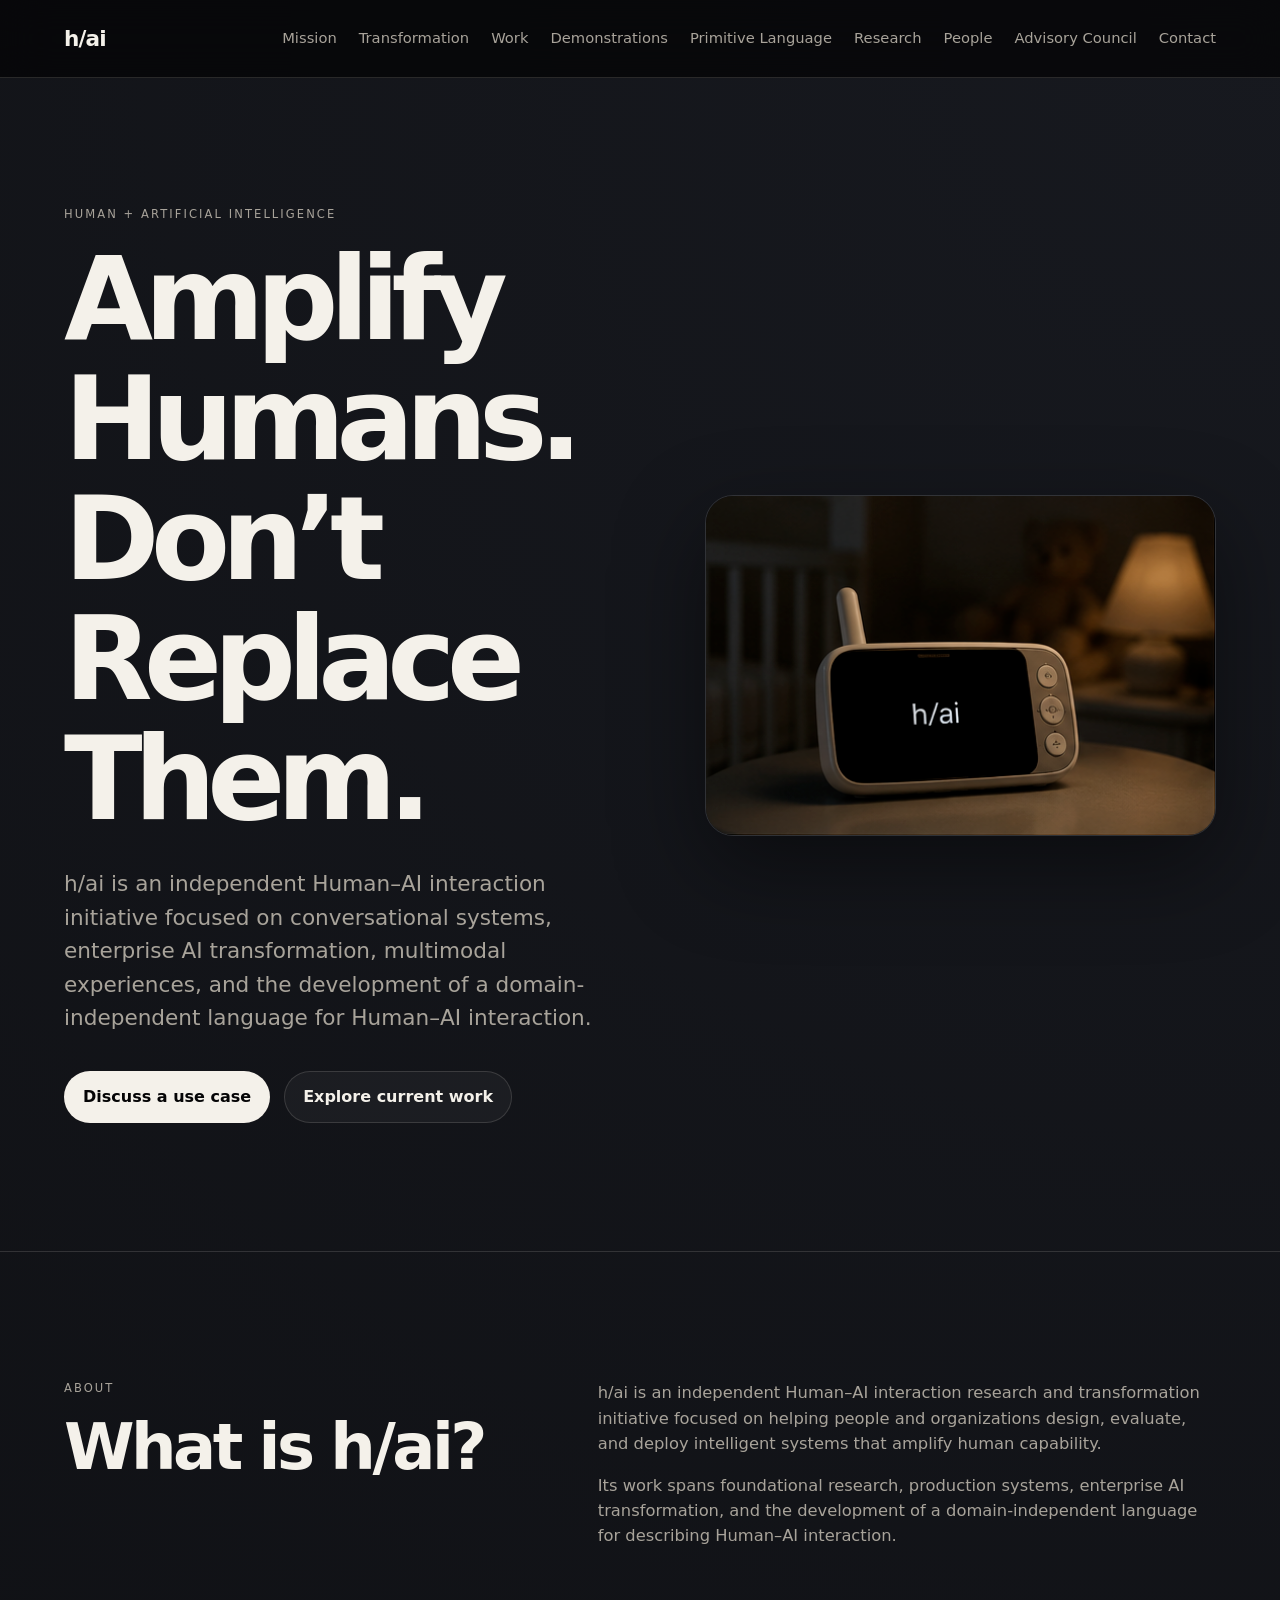
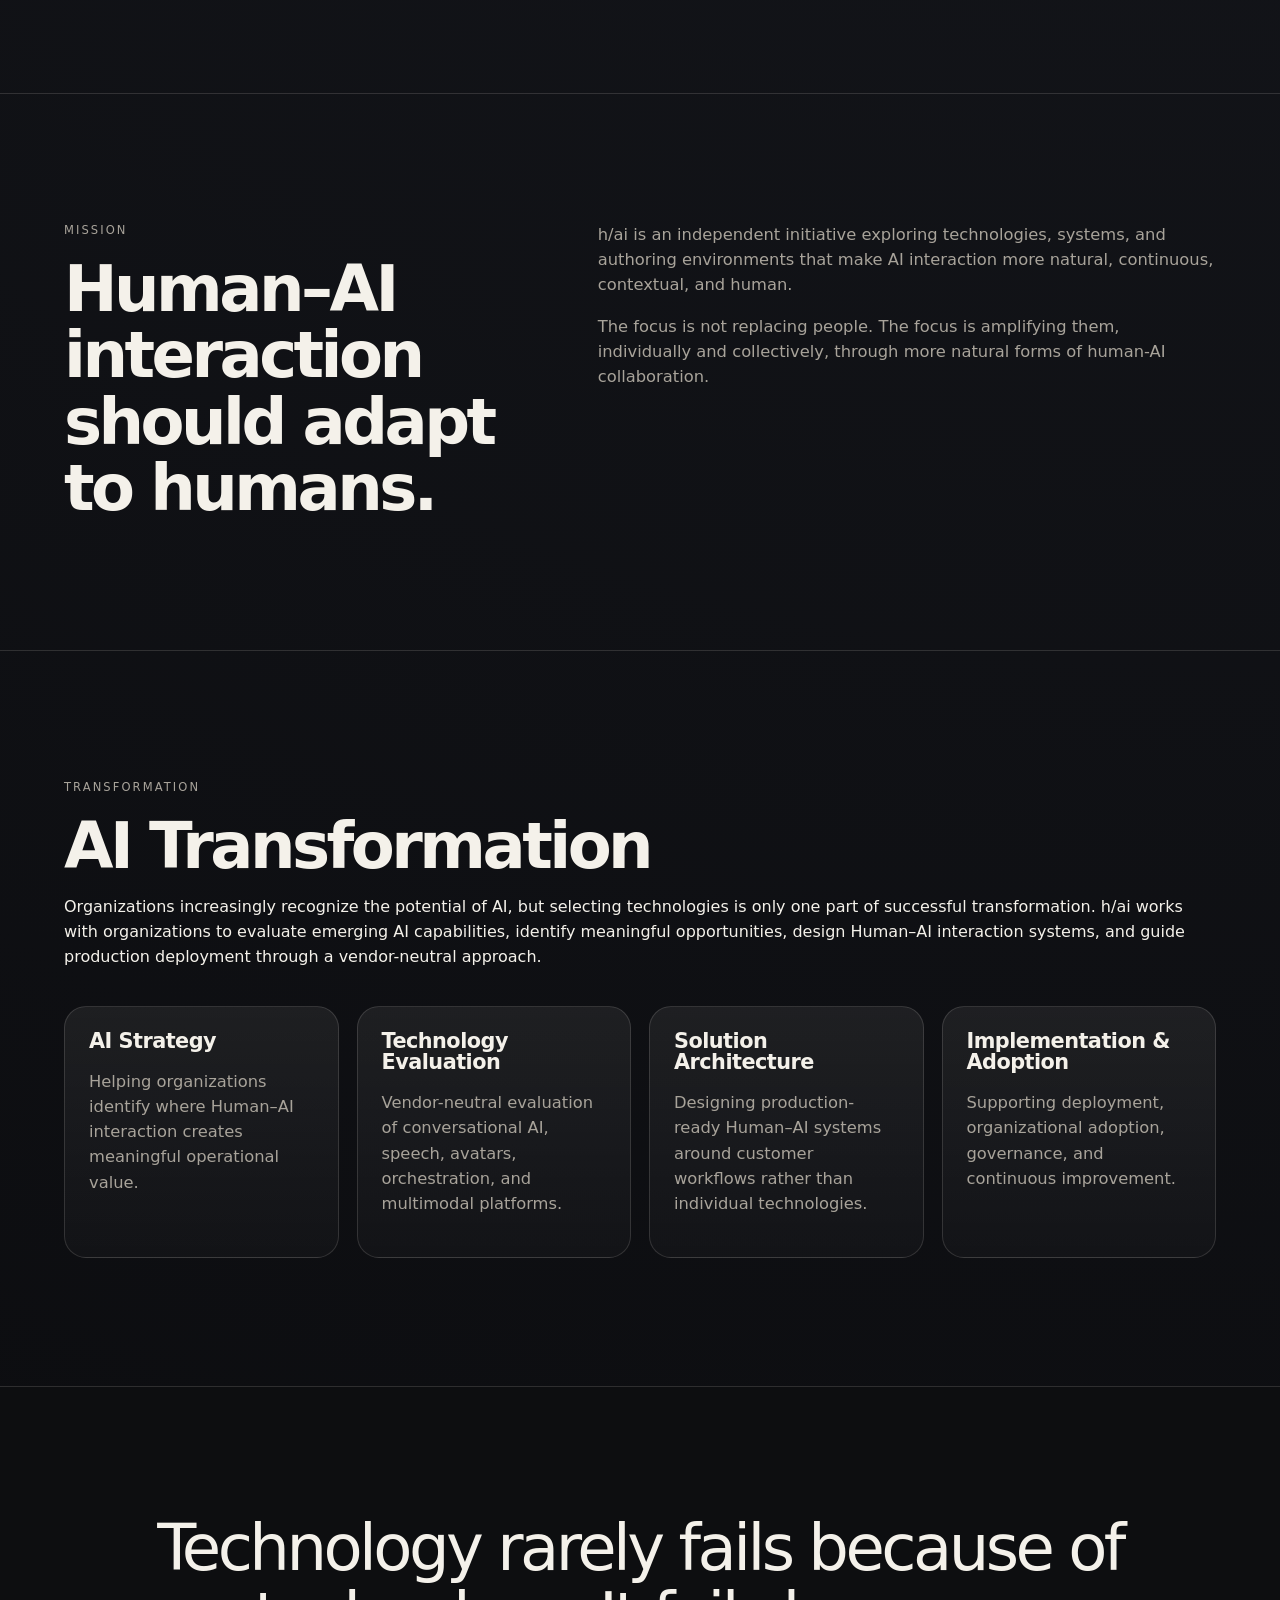
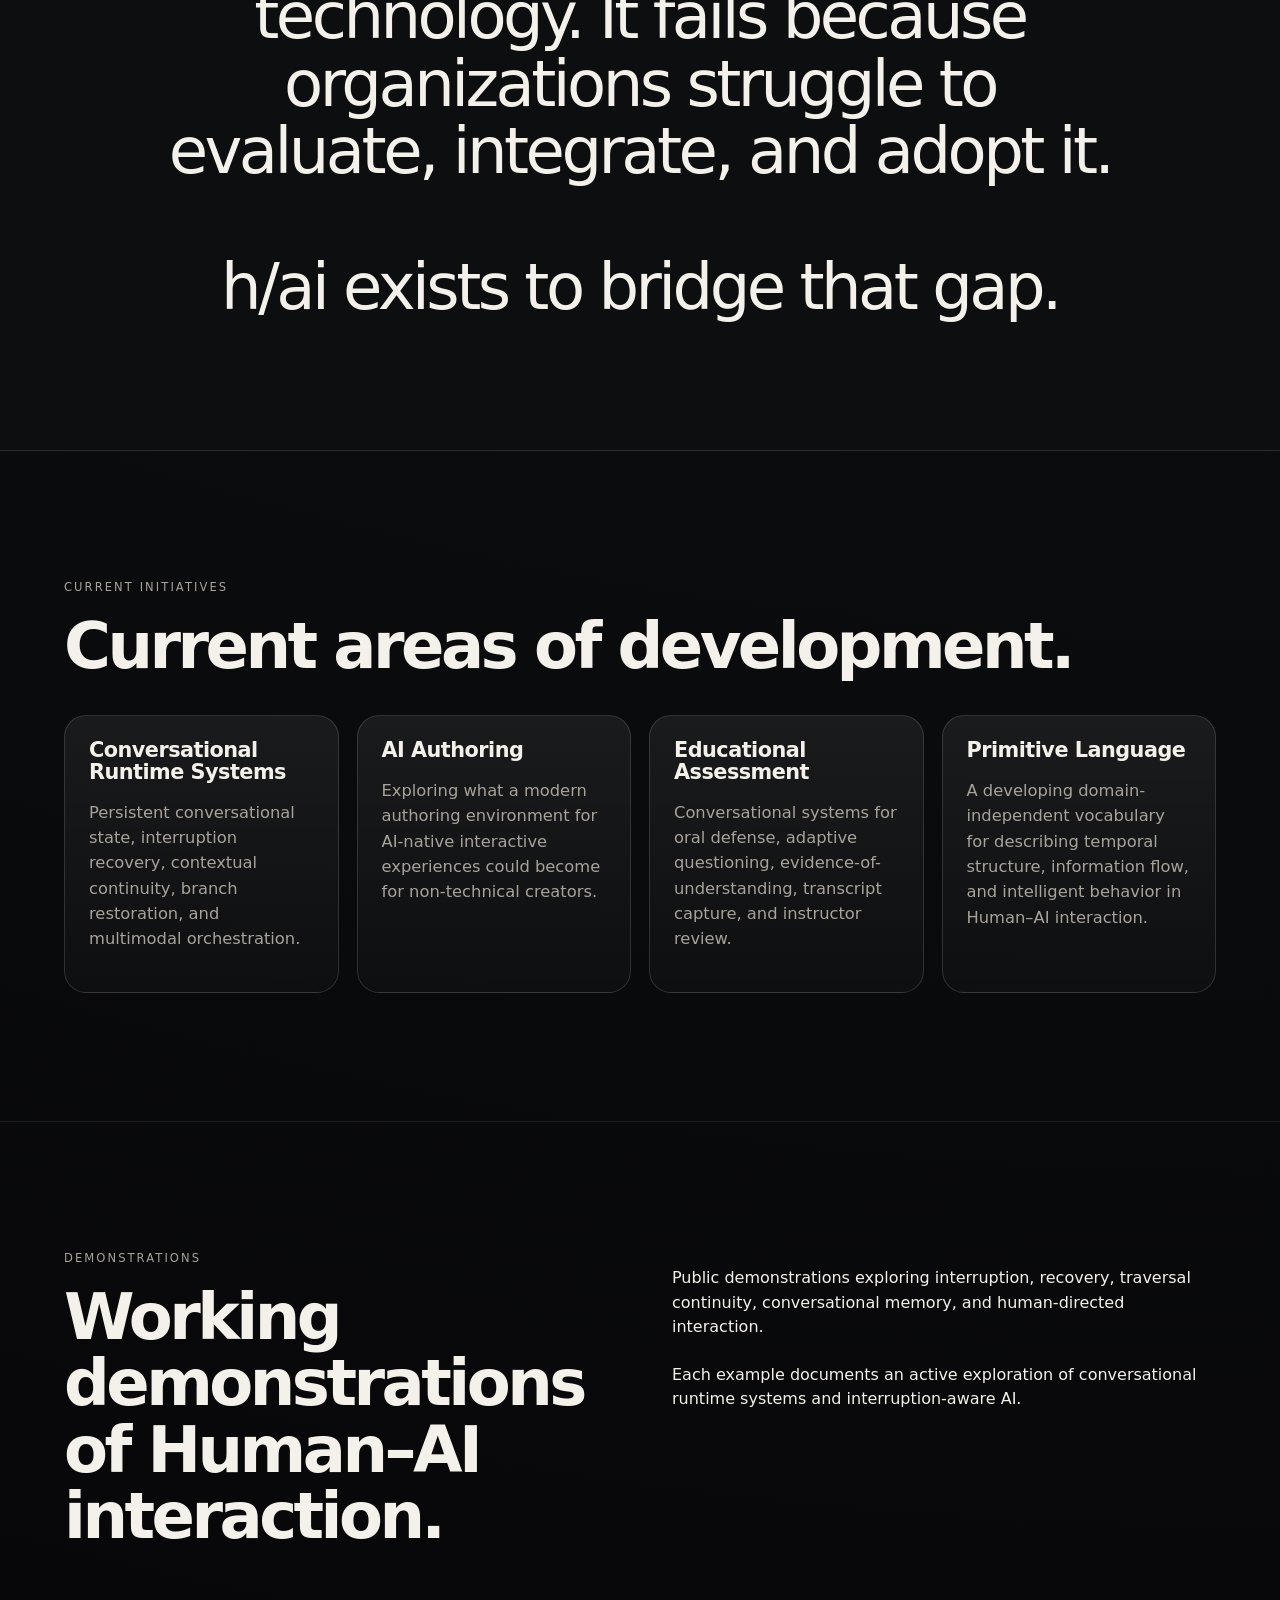
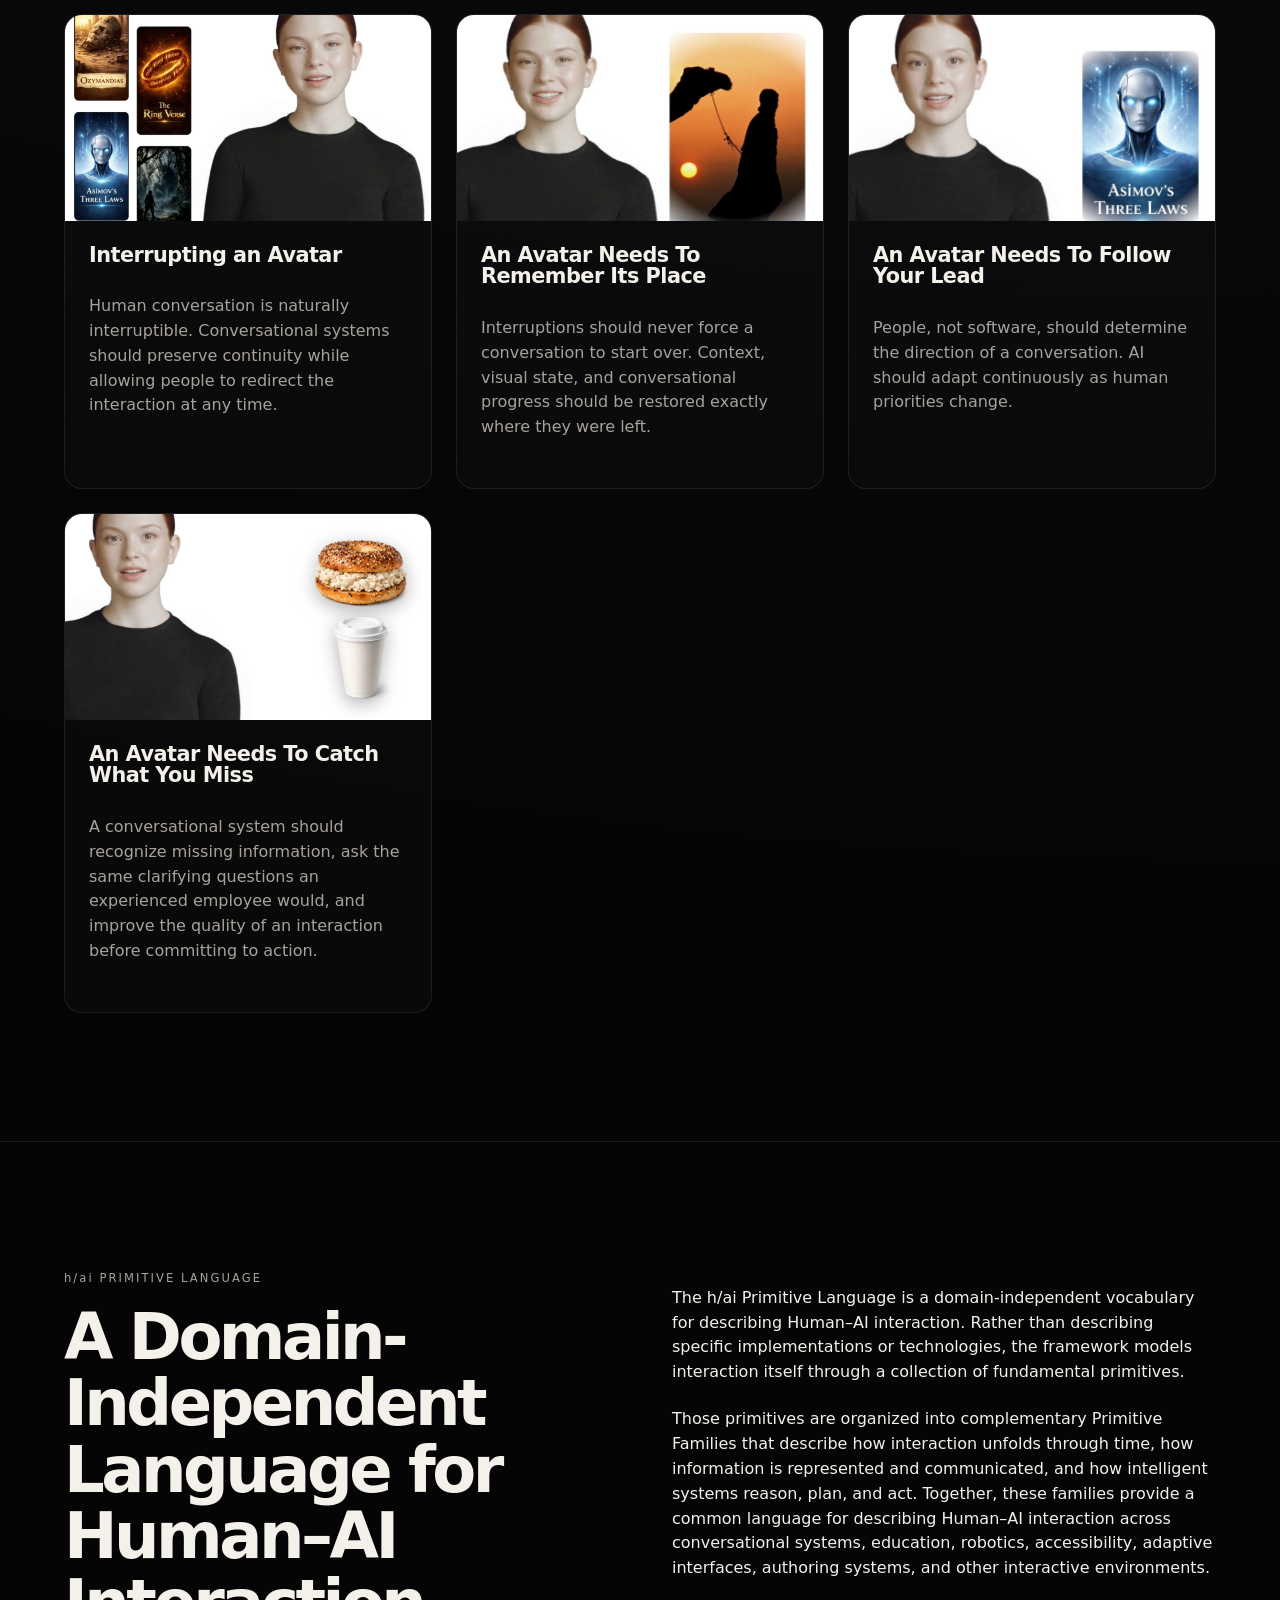
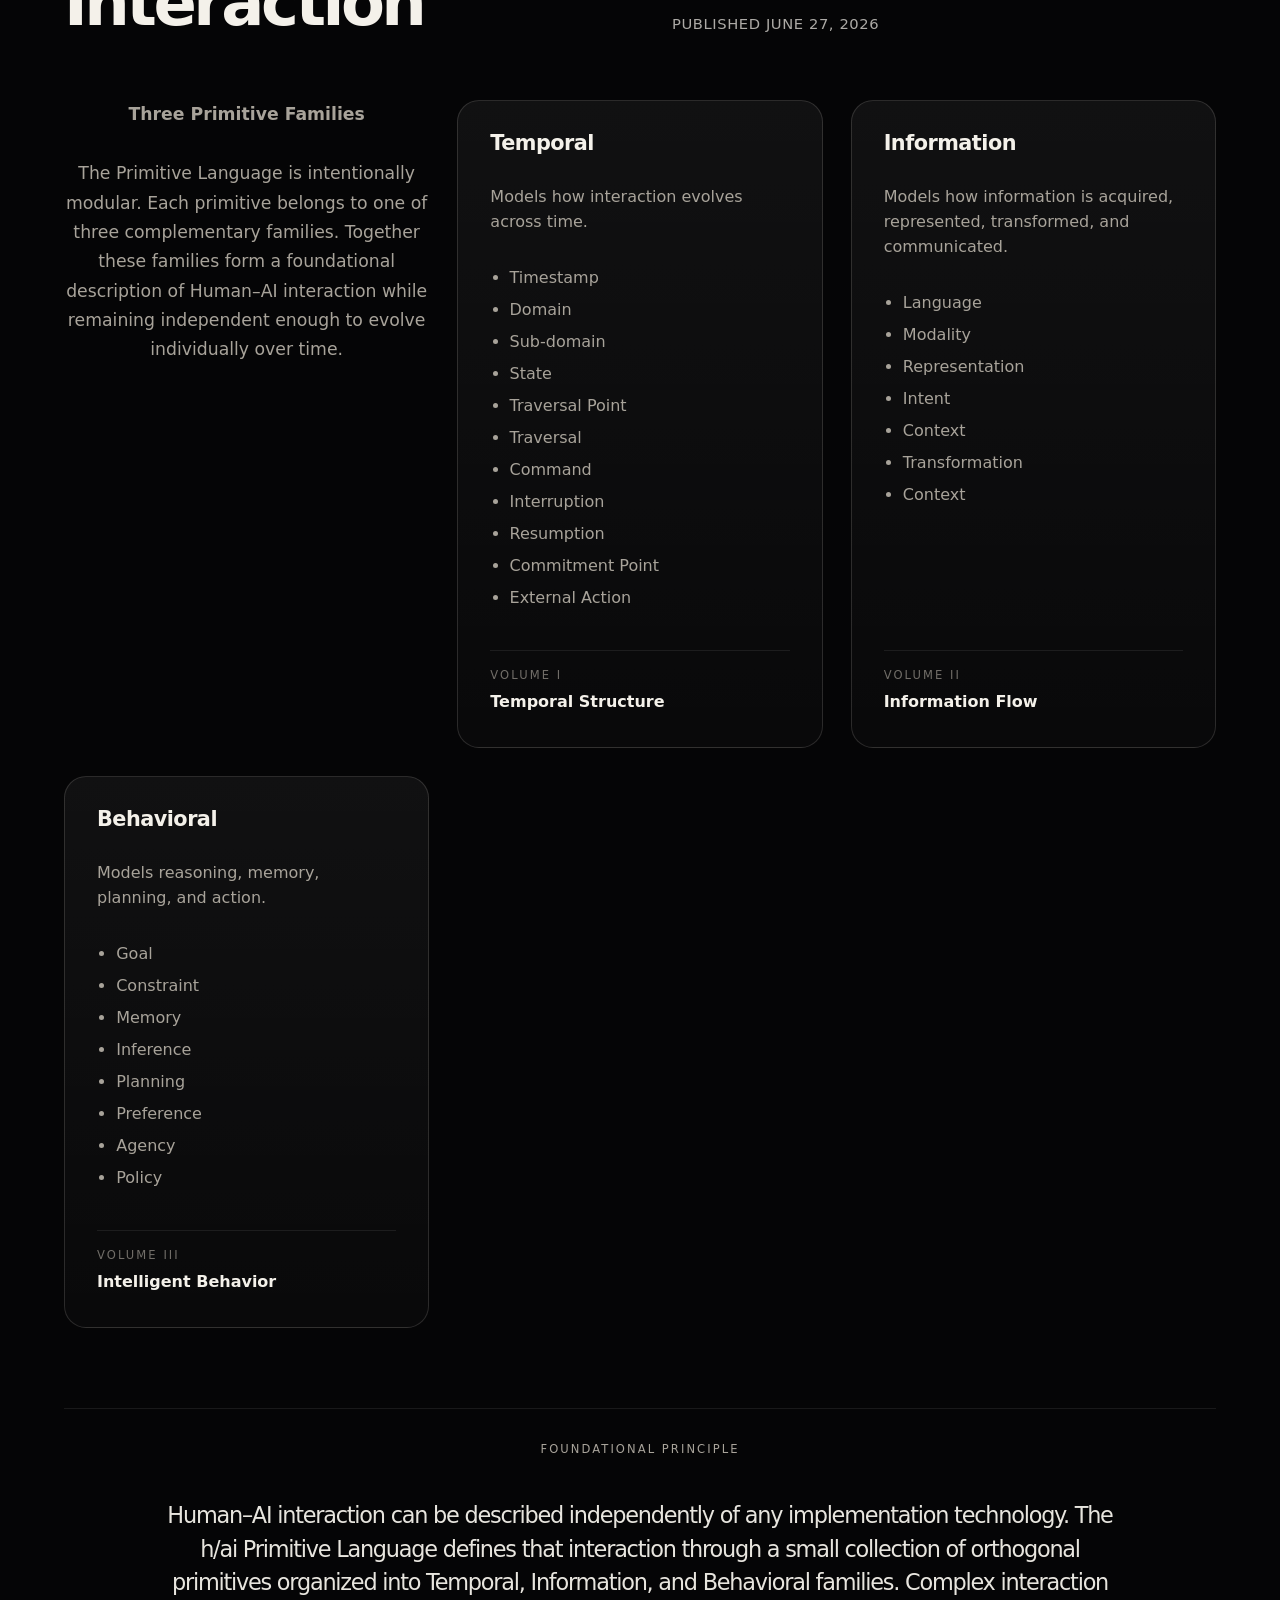
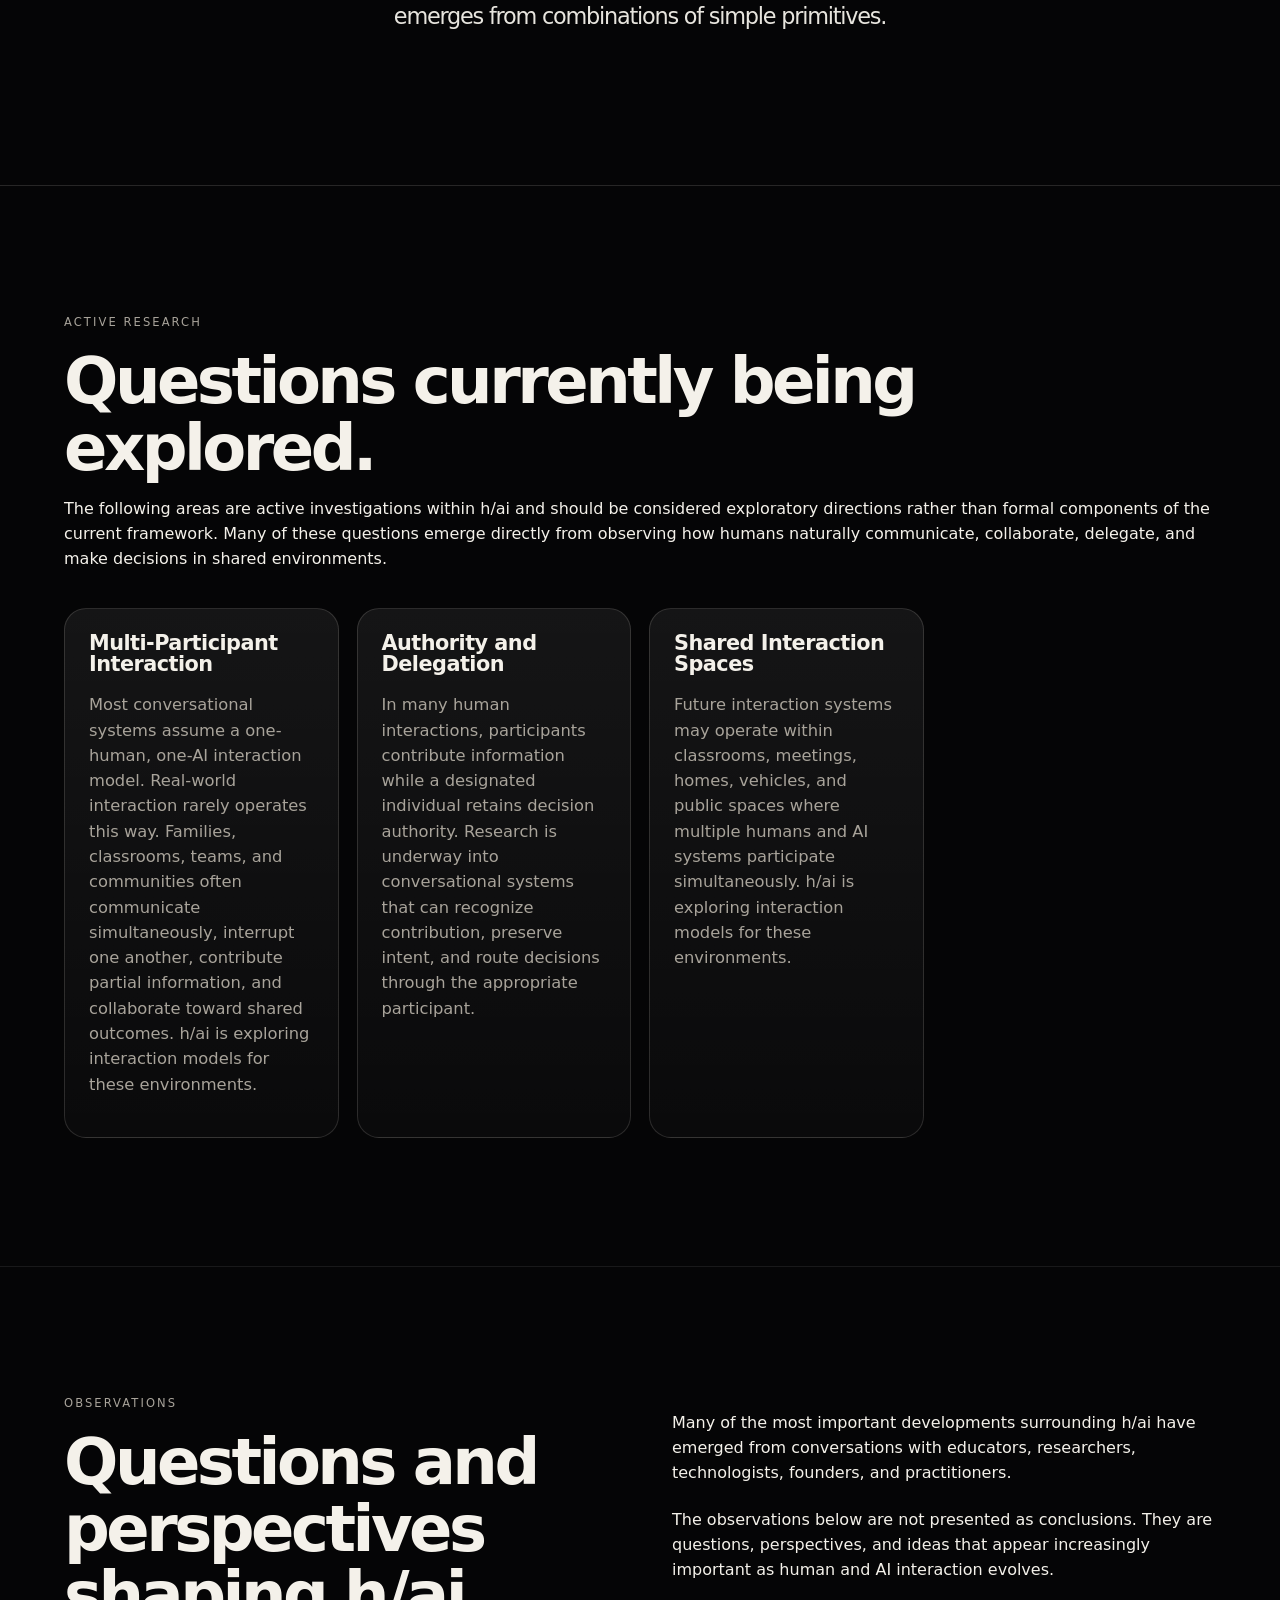
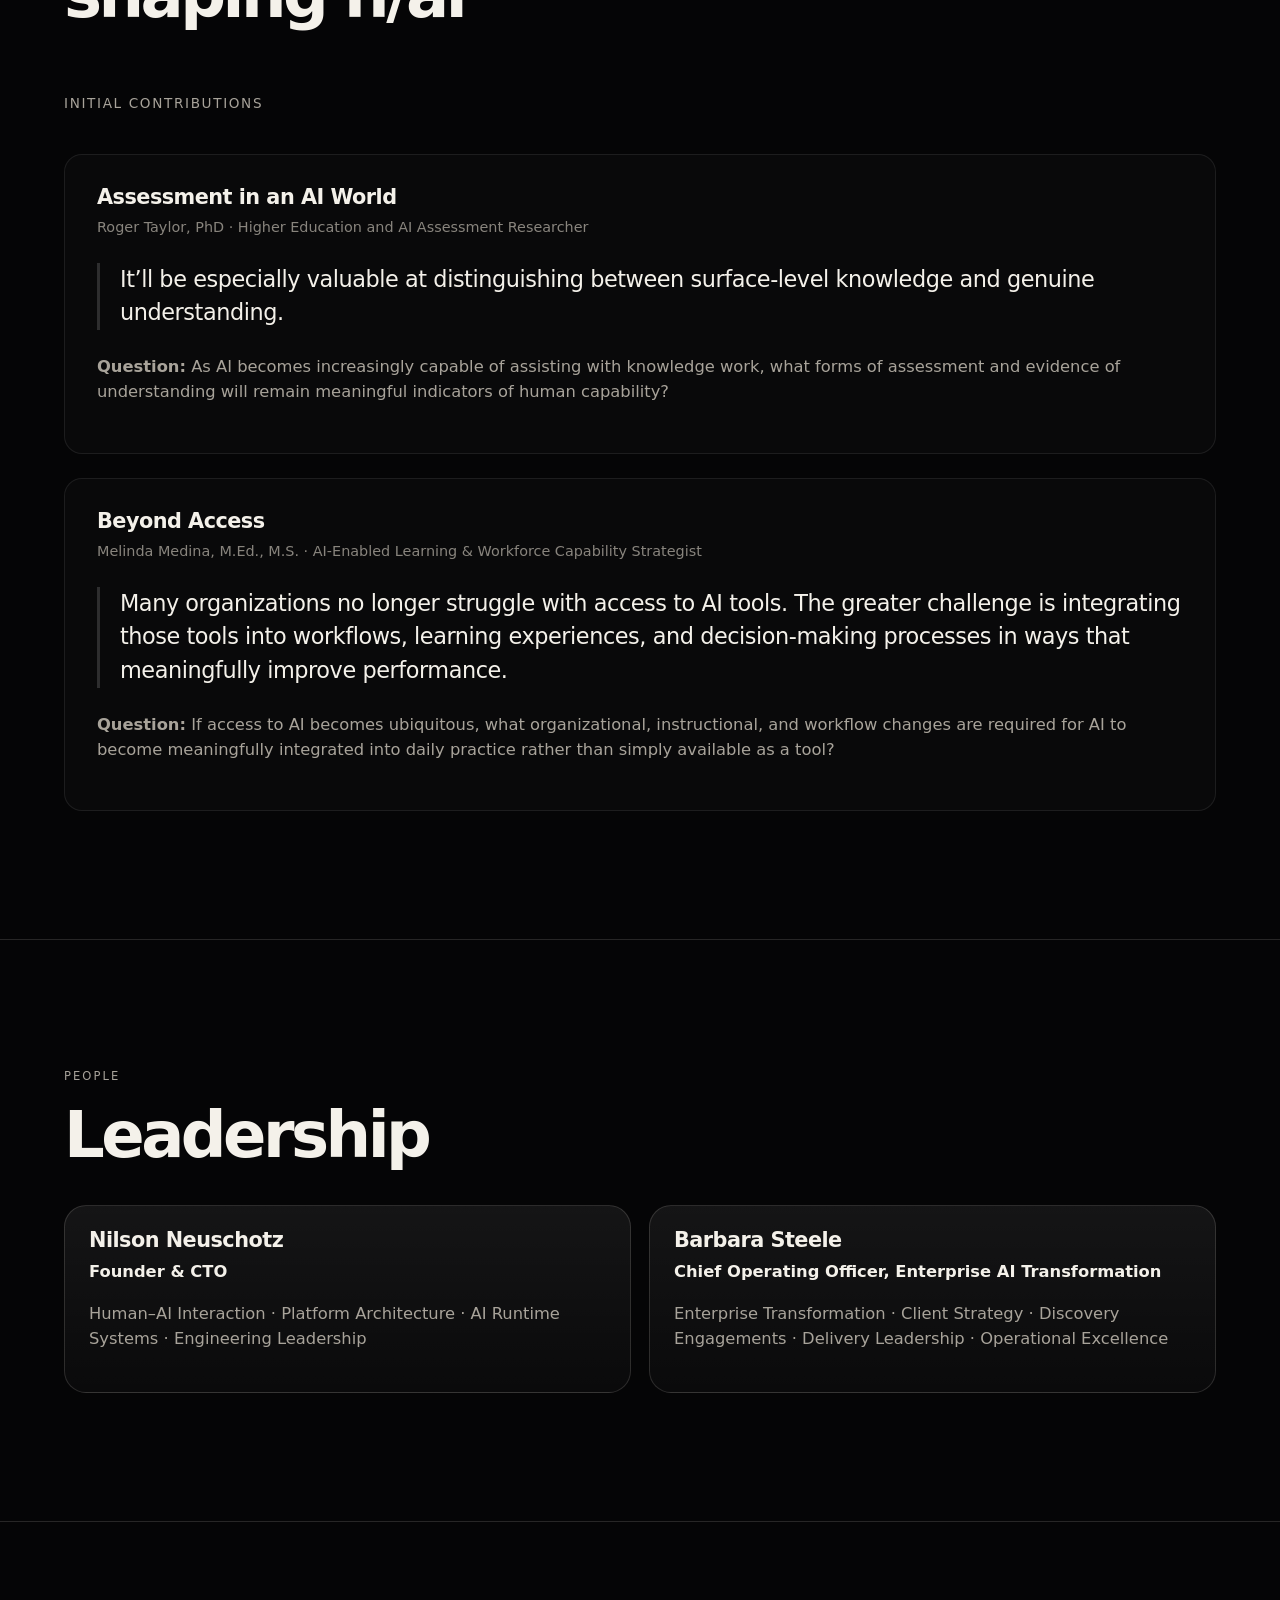
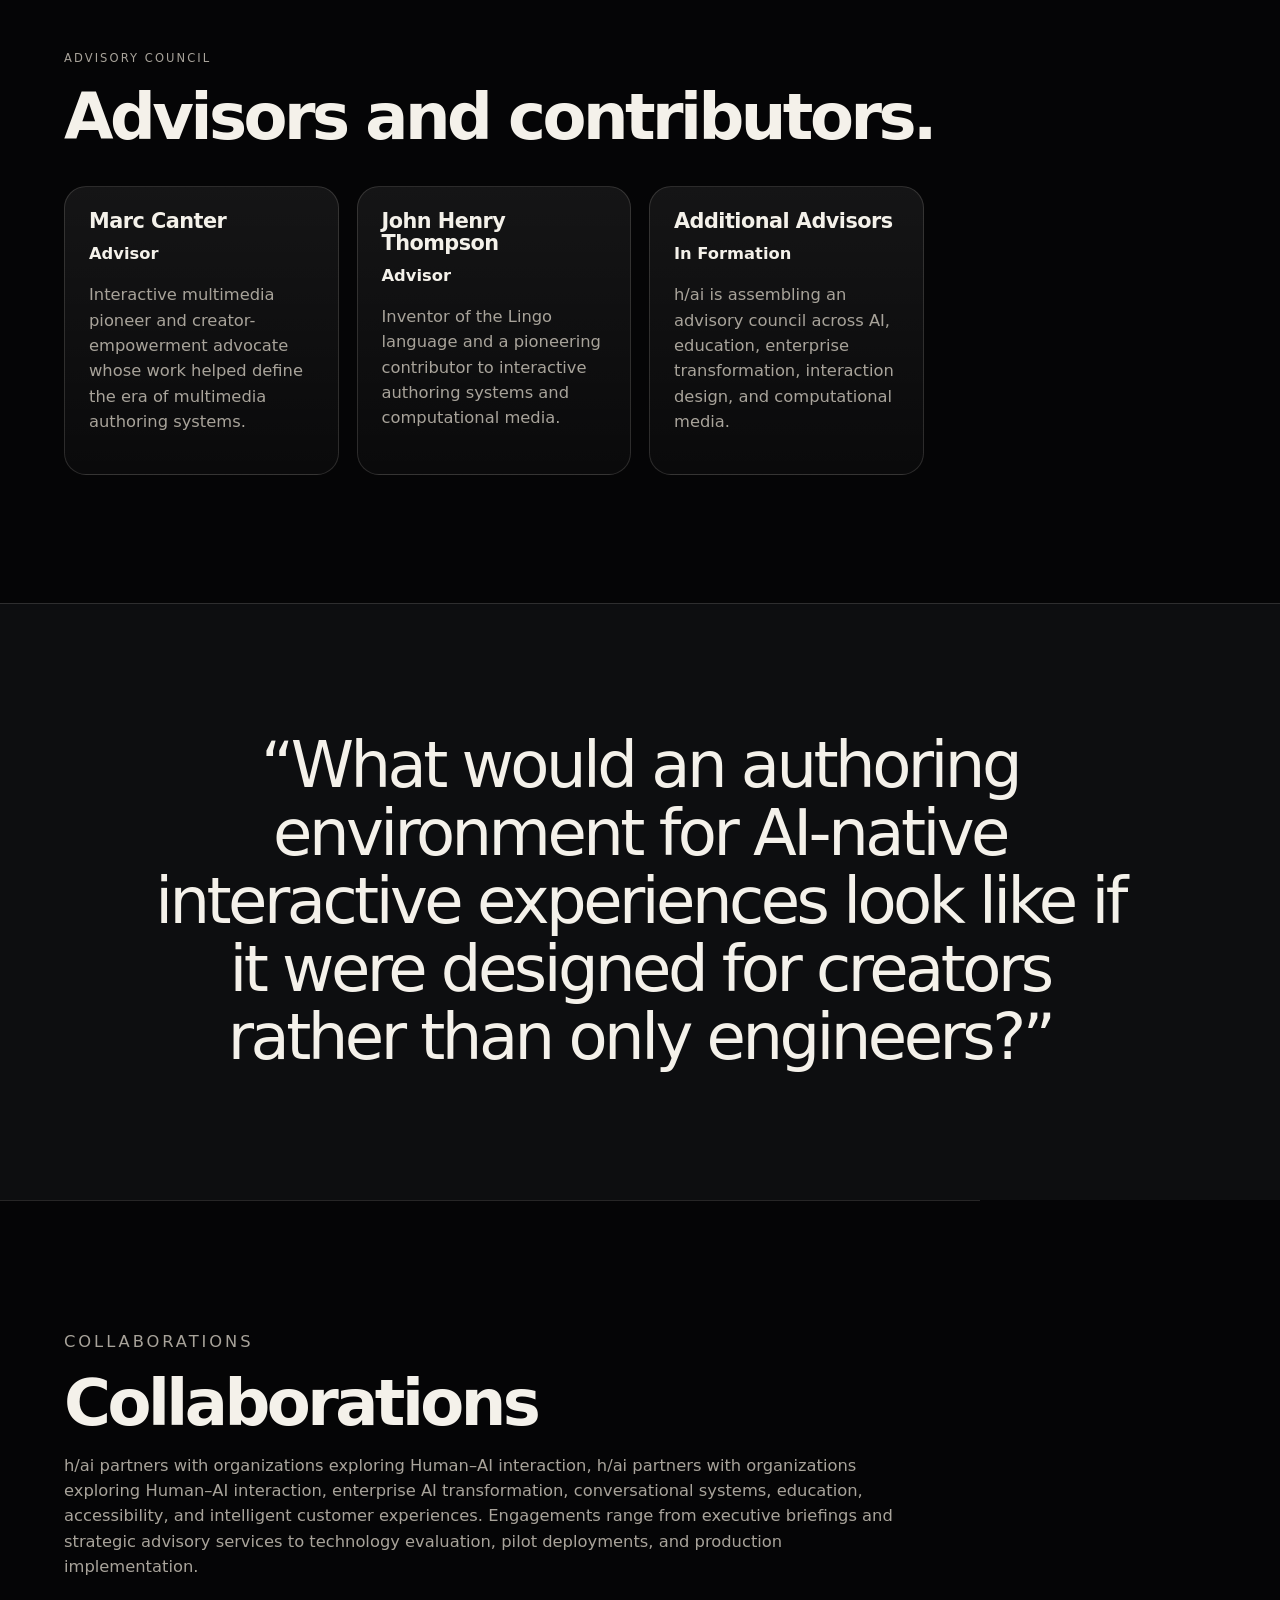
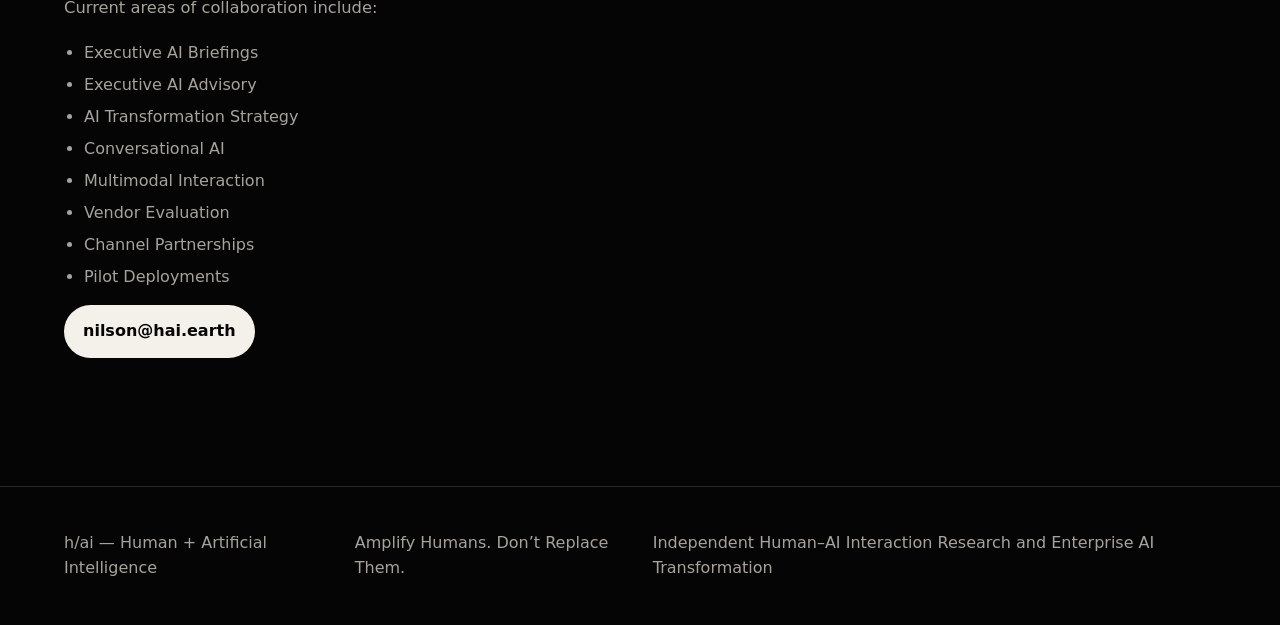
==== commit f78d6f63: "Updated Primitive Cards" ====
--- a/index.html
+++ b/index.html
@@ -393,12 +393,17 @@
                 </p>
 
                 <ul>
+                    <li>Timestamp</li>
+                    <li>Domain</li>
+                    <li>Sub-domain</li>
                     <li>State</li>
+                    <li>Traversal Point</li>
                     <li>Traversal</li>
+                    <li>Command</li>
                     <li>Interruption</li>
                     <li>Resumption</li>
-                    <li>Commitment</li>
-                    <li>Timestamp</li>
+                    <li>Commitment Point</li>
+                    <li>External Action</li>
                 </ul>
 
                 <div class="family-volume">
@@ -423,6 +428,7 @@
                     <li>Intent</li>
                     <li>Context</li>
                     <li>Transformation</li>
+                    <li>Context</li>
                 </ul>
 
                 <div class="family-volume">
@@ -447,6 +453,9 @@
                     <li>Memory</li>
                     <li>Inference</li>
                     <li>Planning</li>
+                    <li>Preference</li>
+                    <li>Agency</li>
+                    <li>Policy</li>
                 </ul>
 
                 <div class="family-volume">
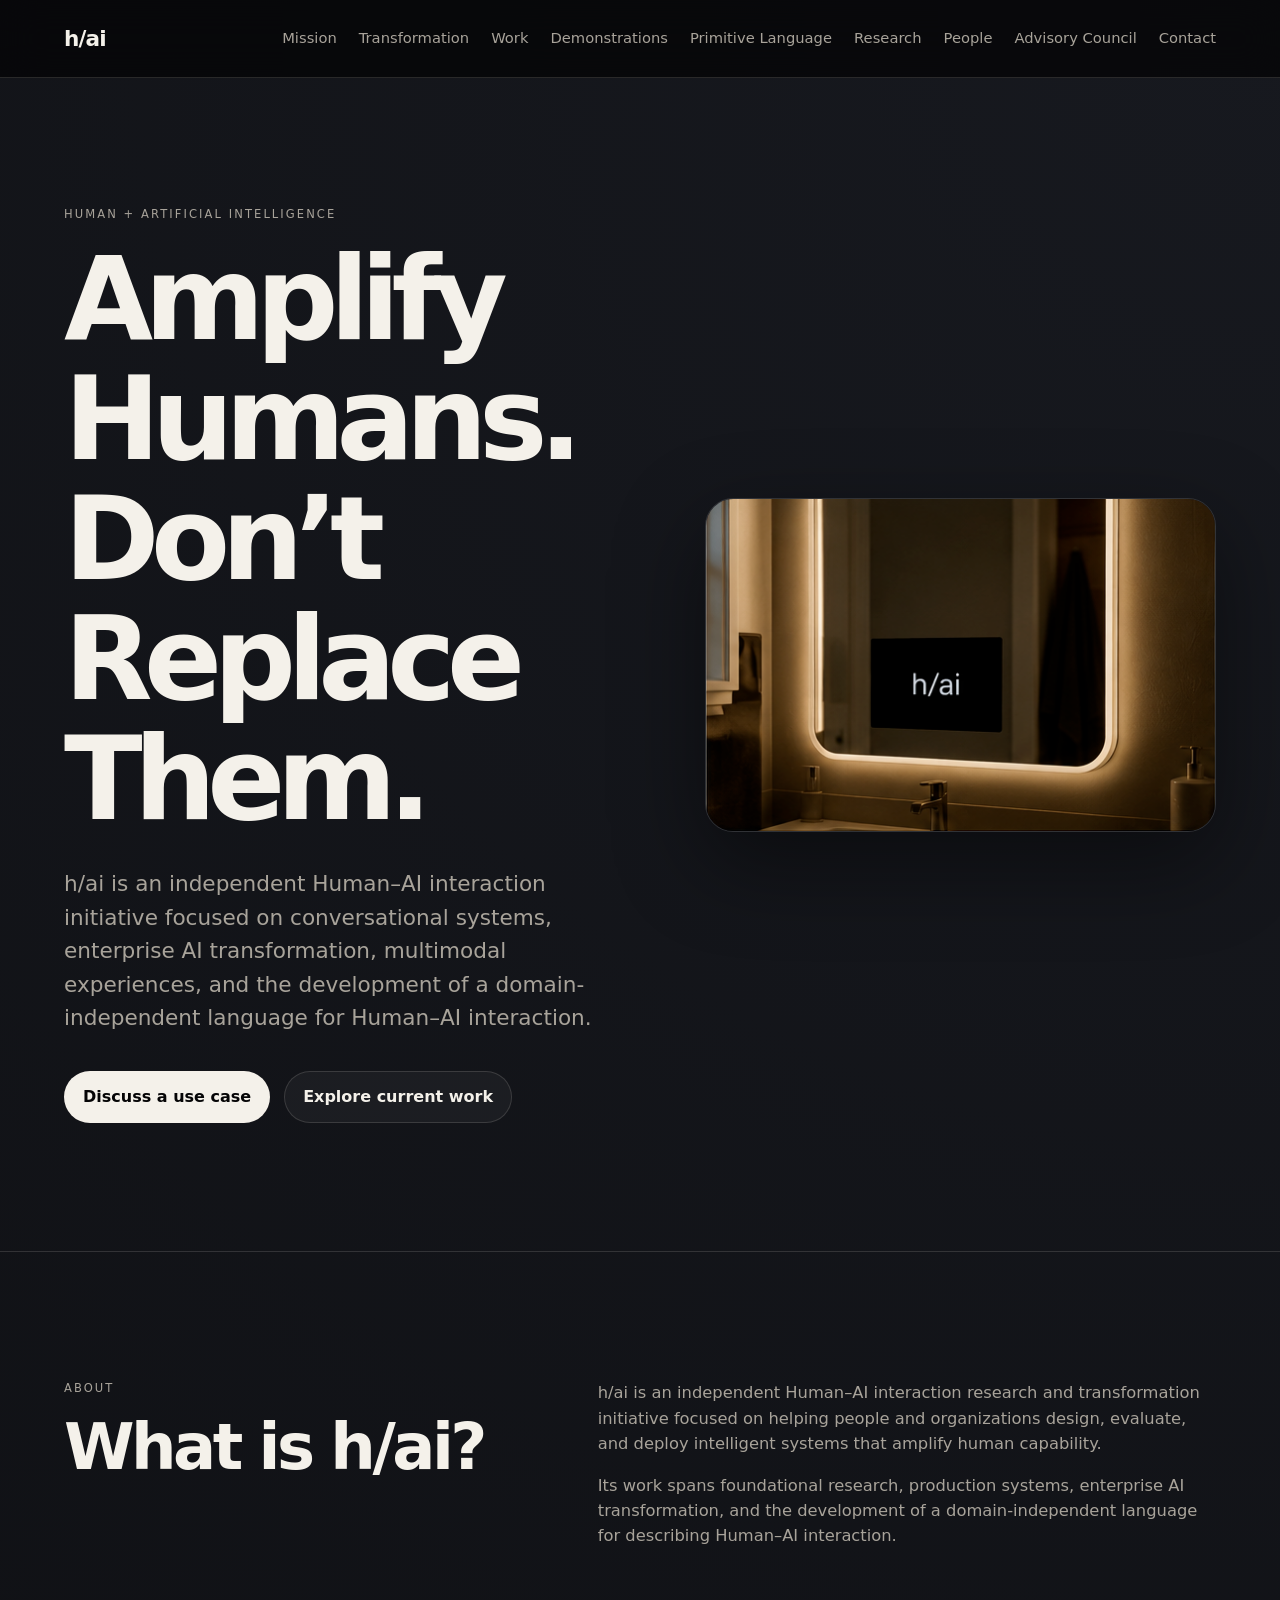
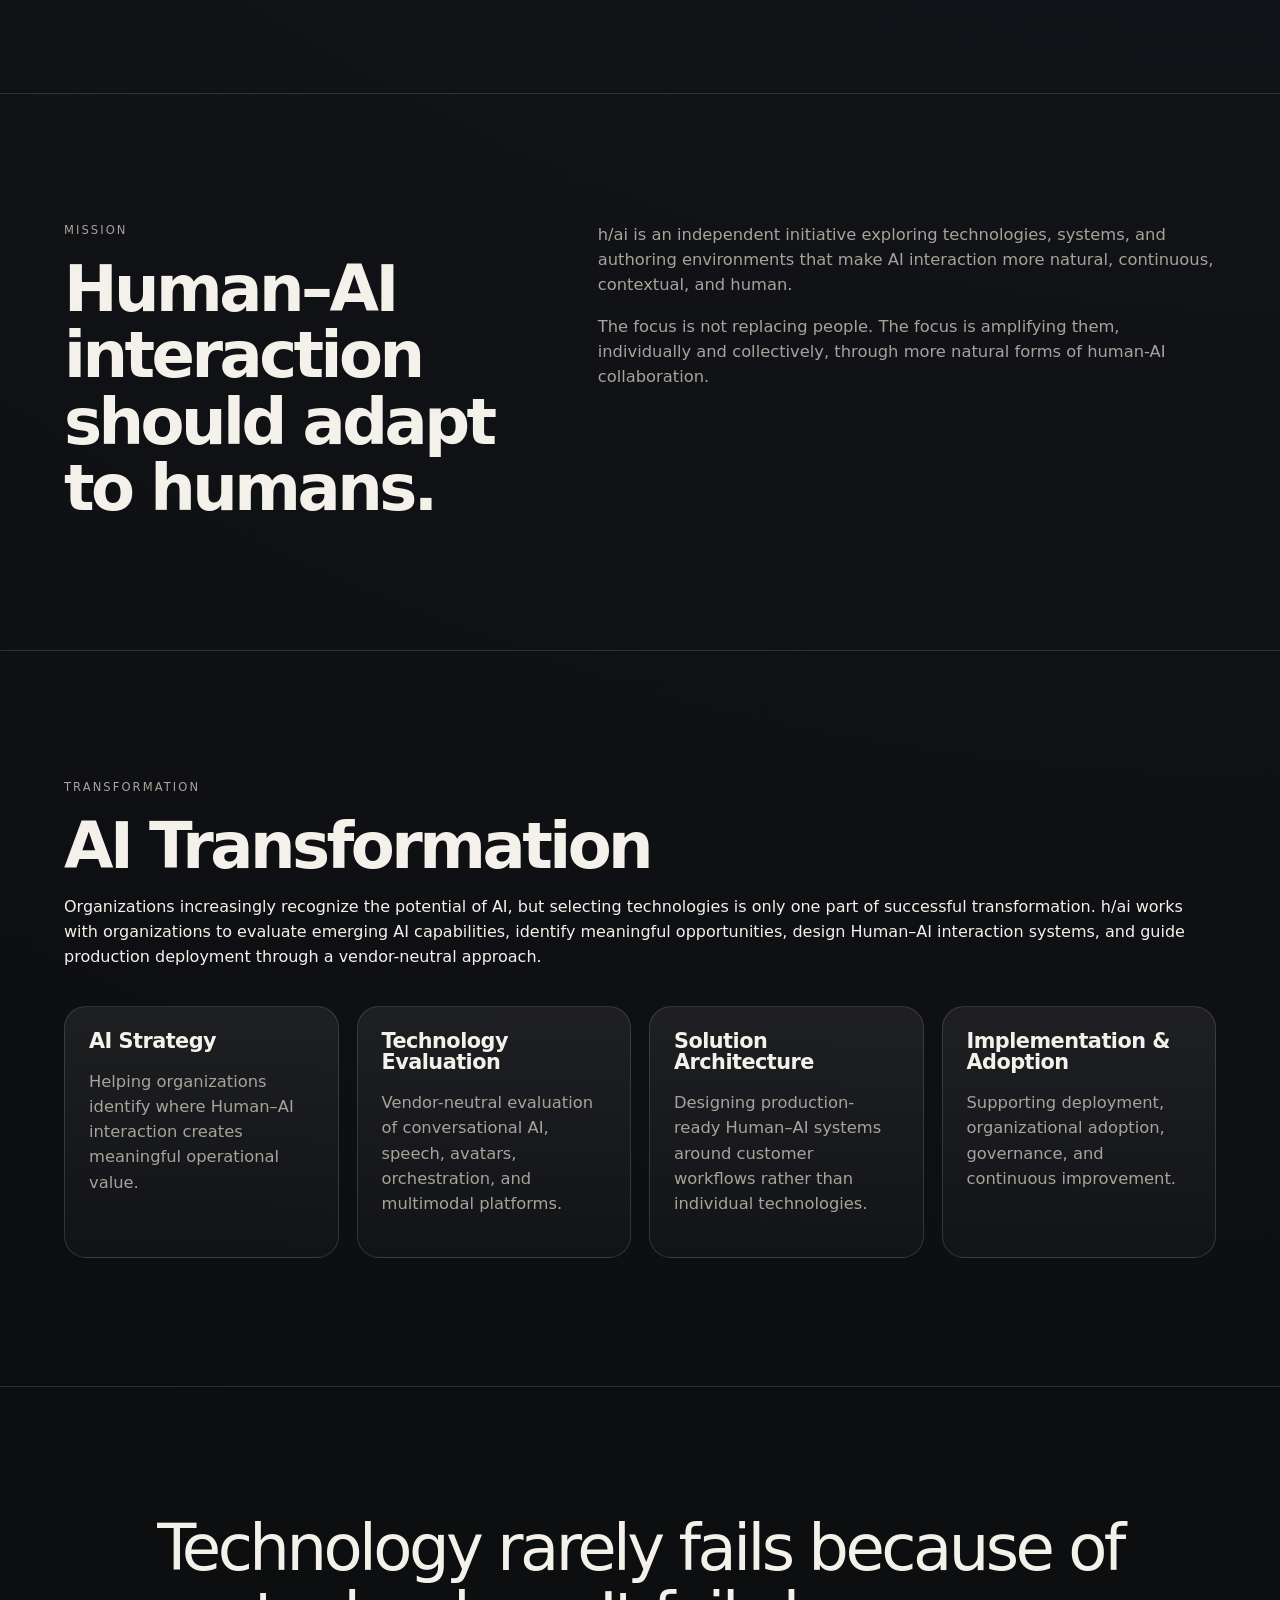
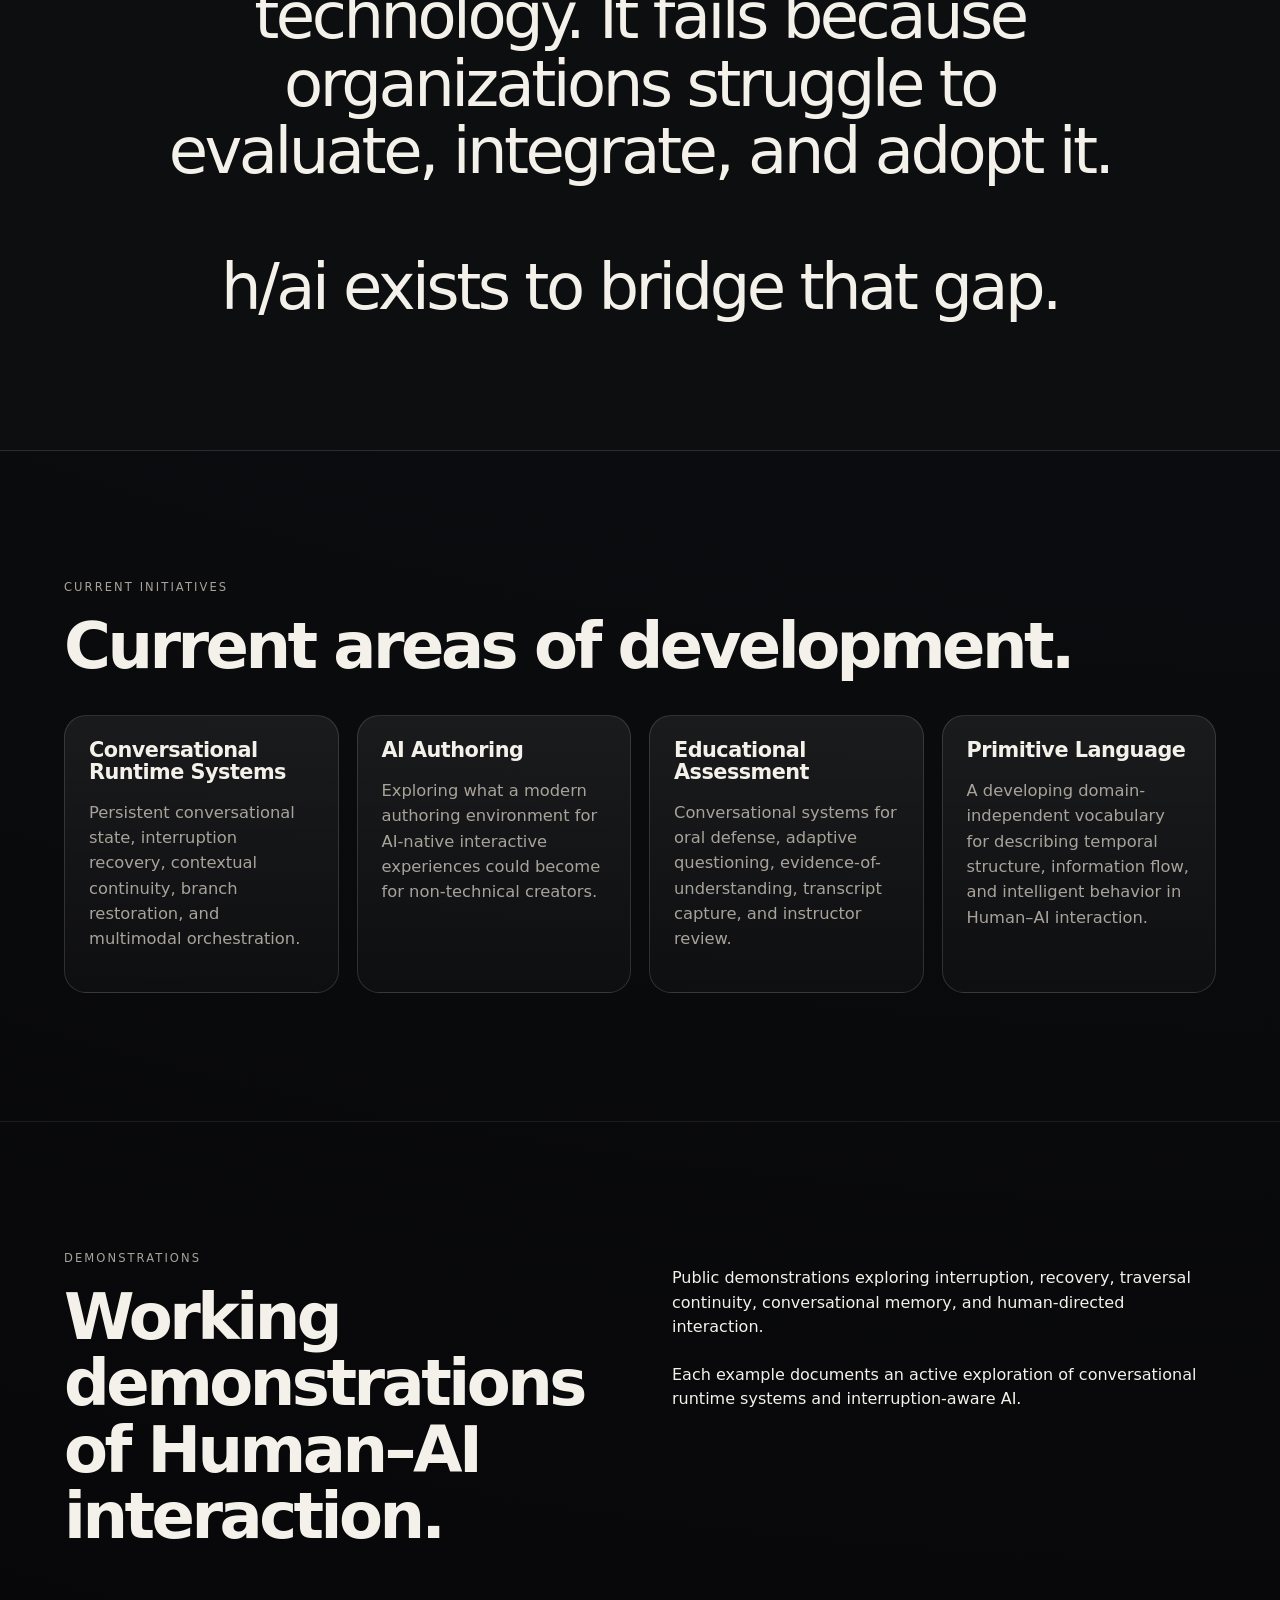
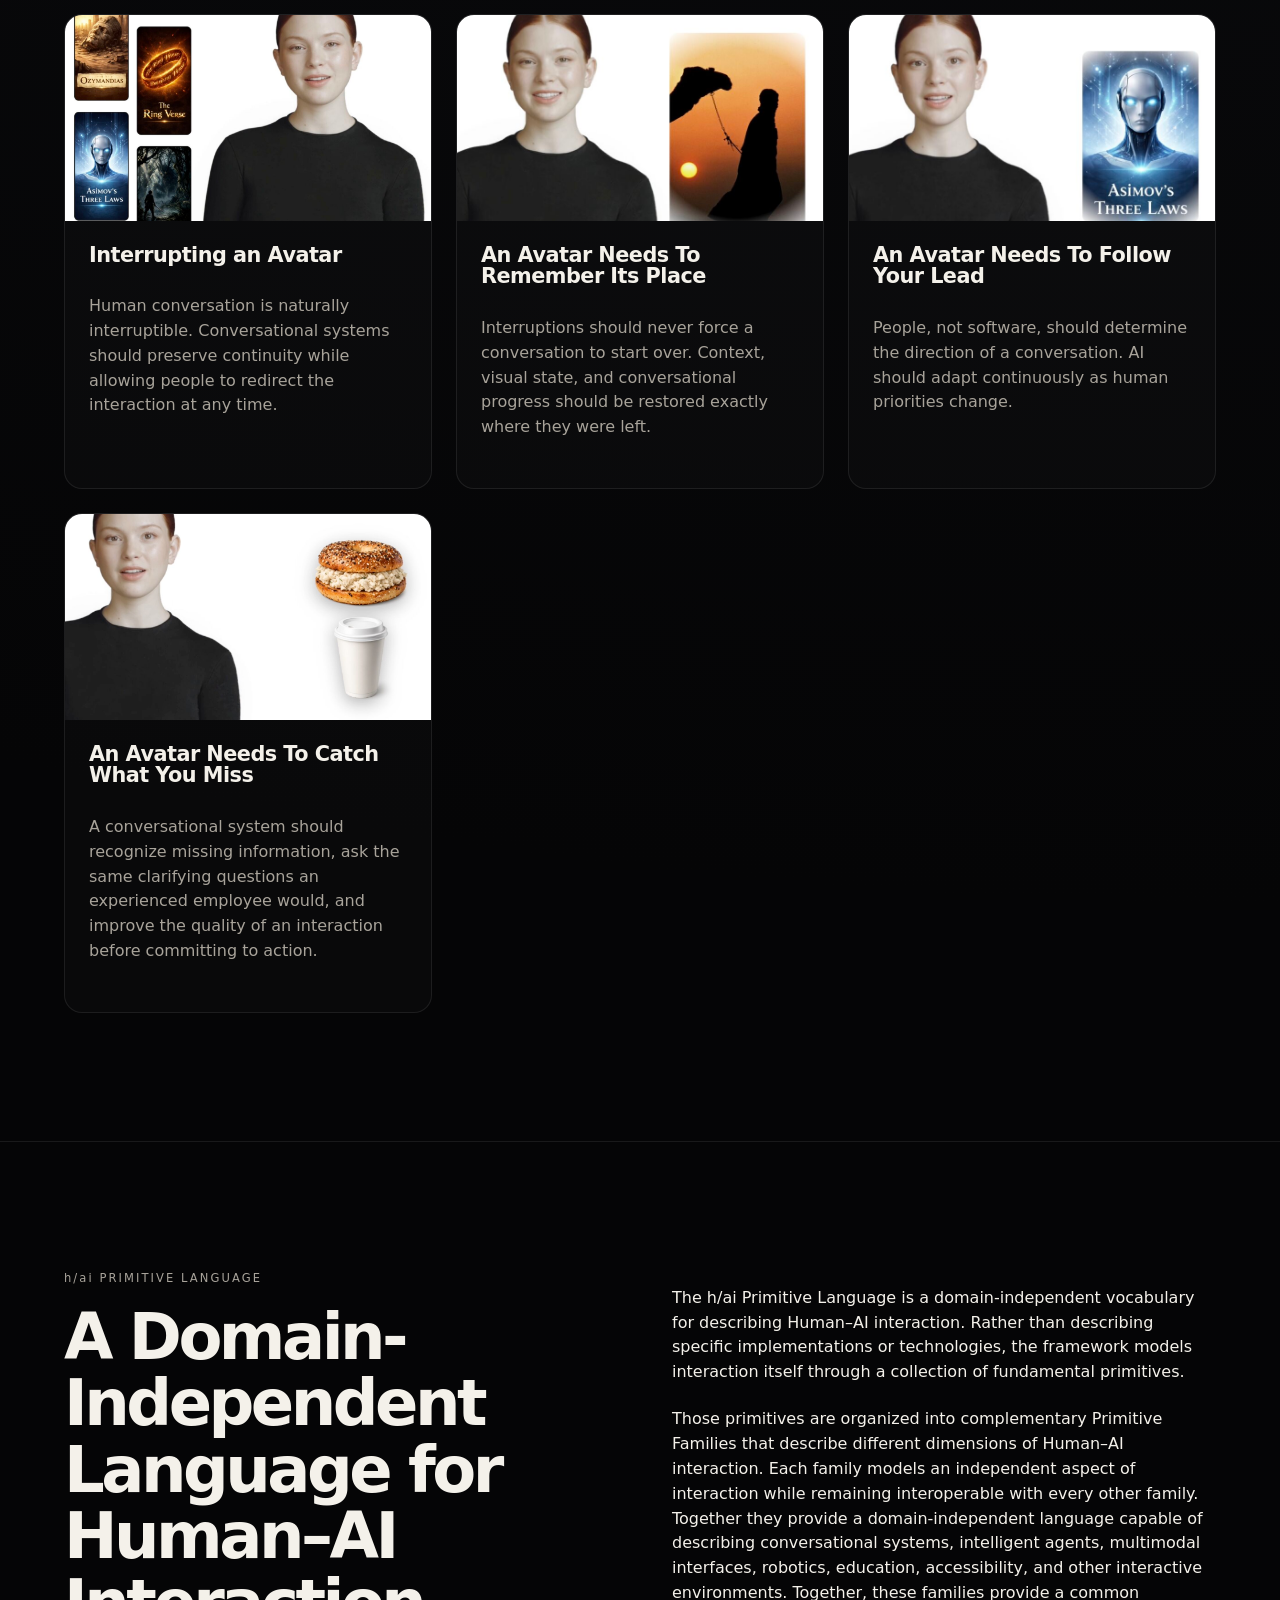
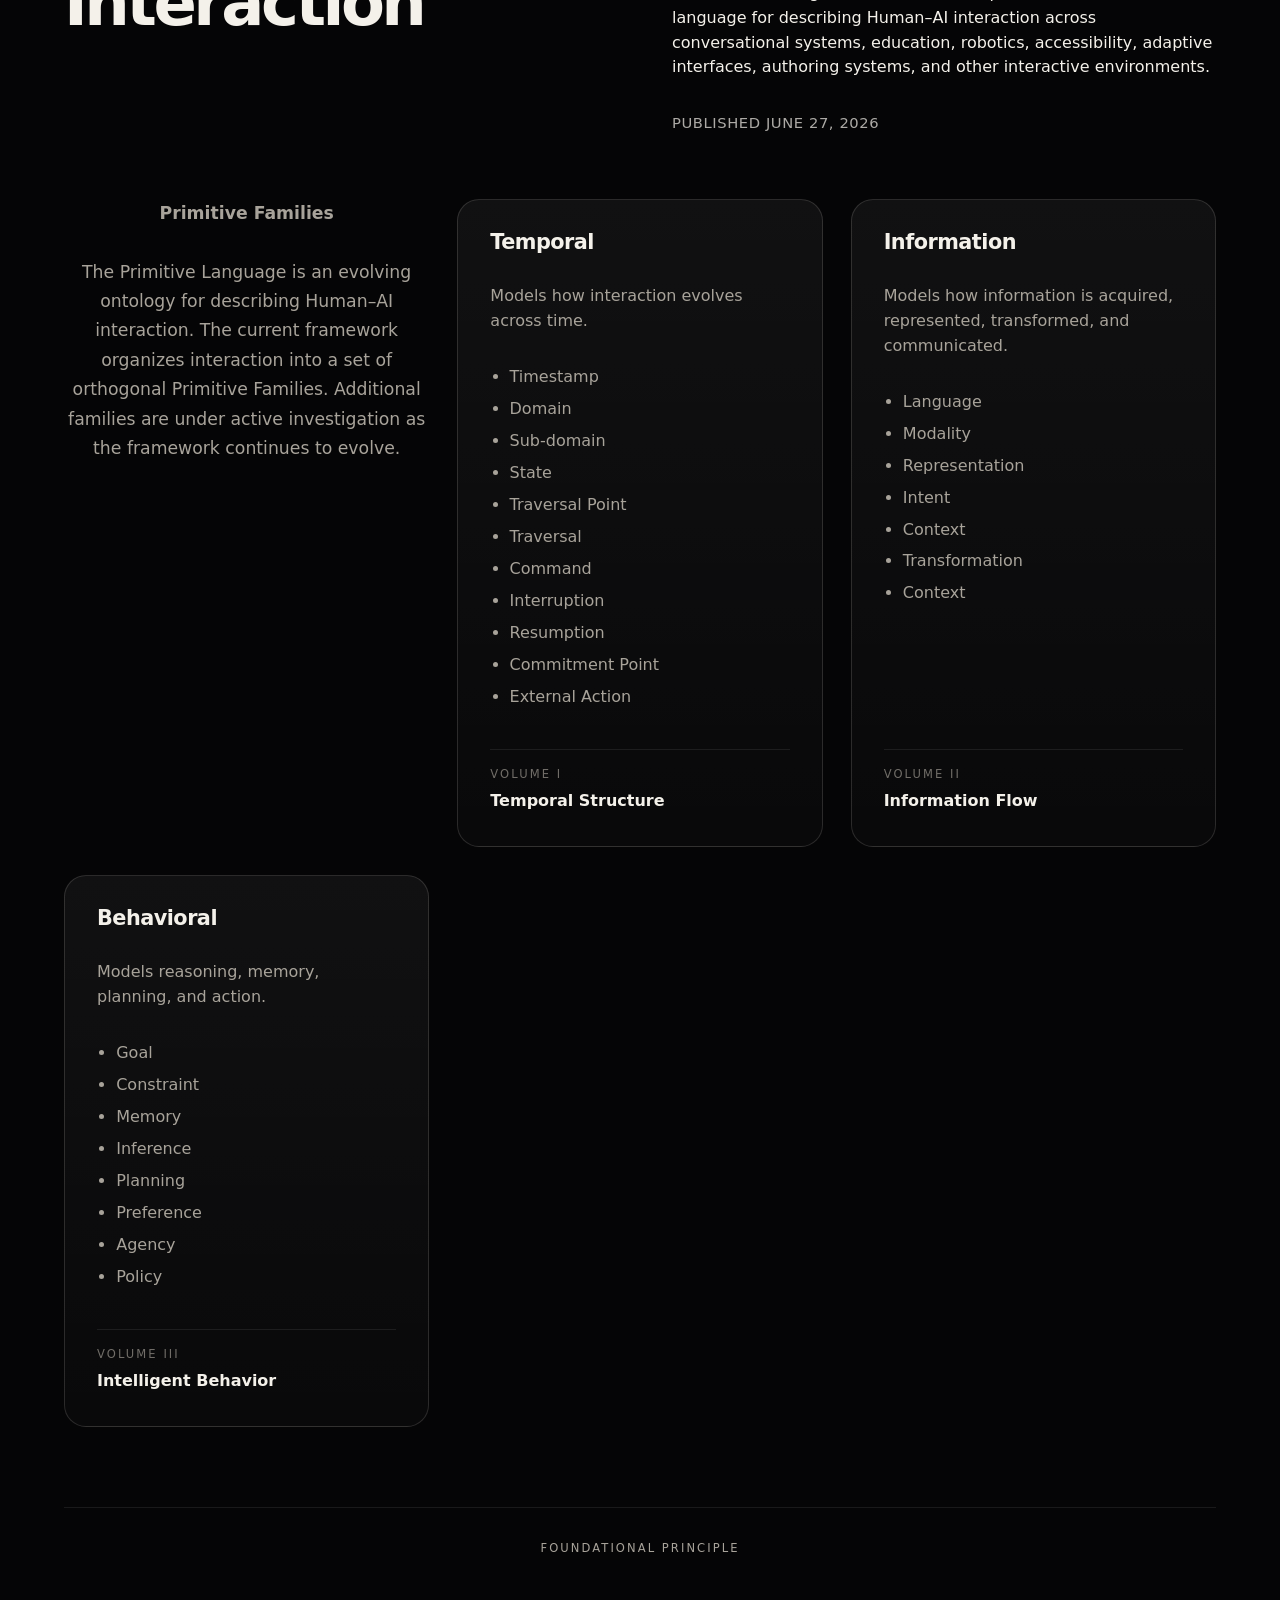
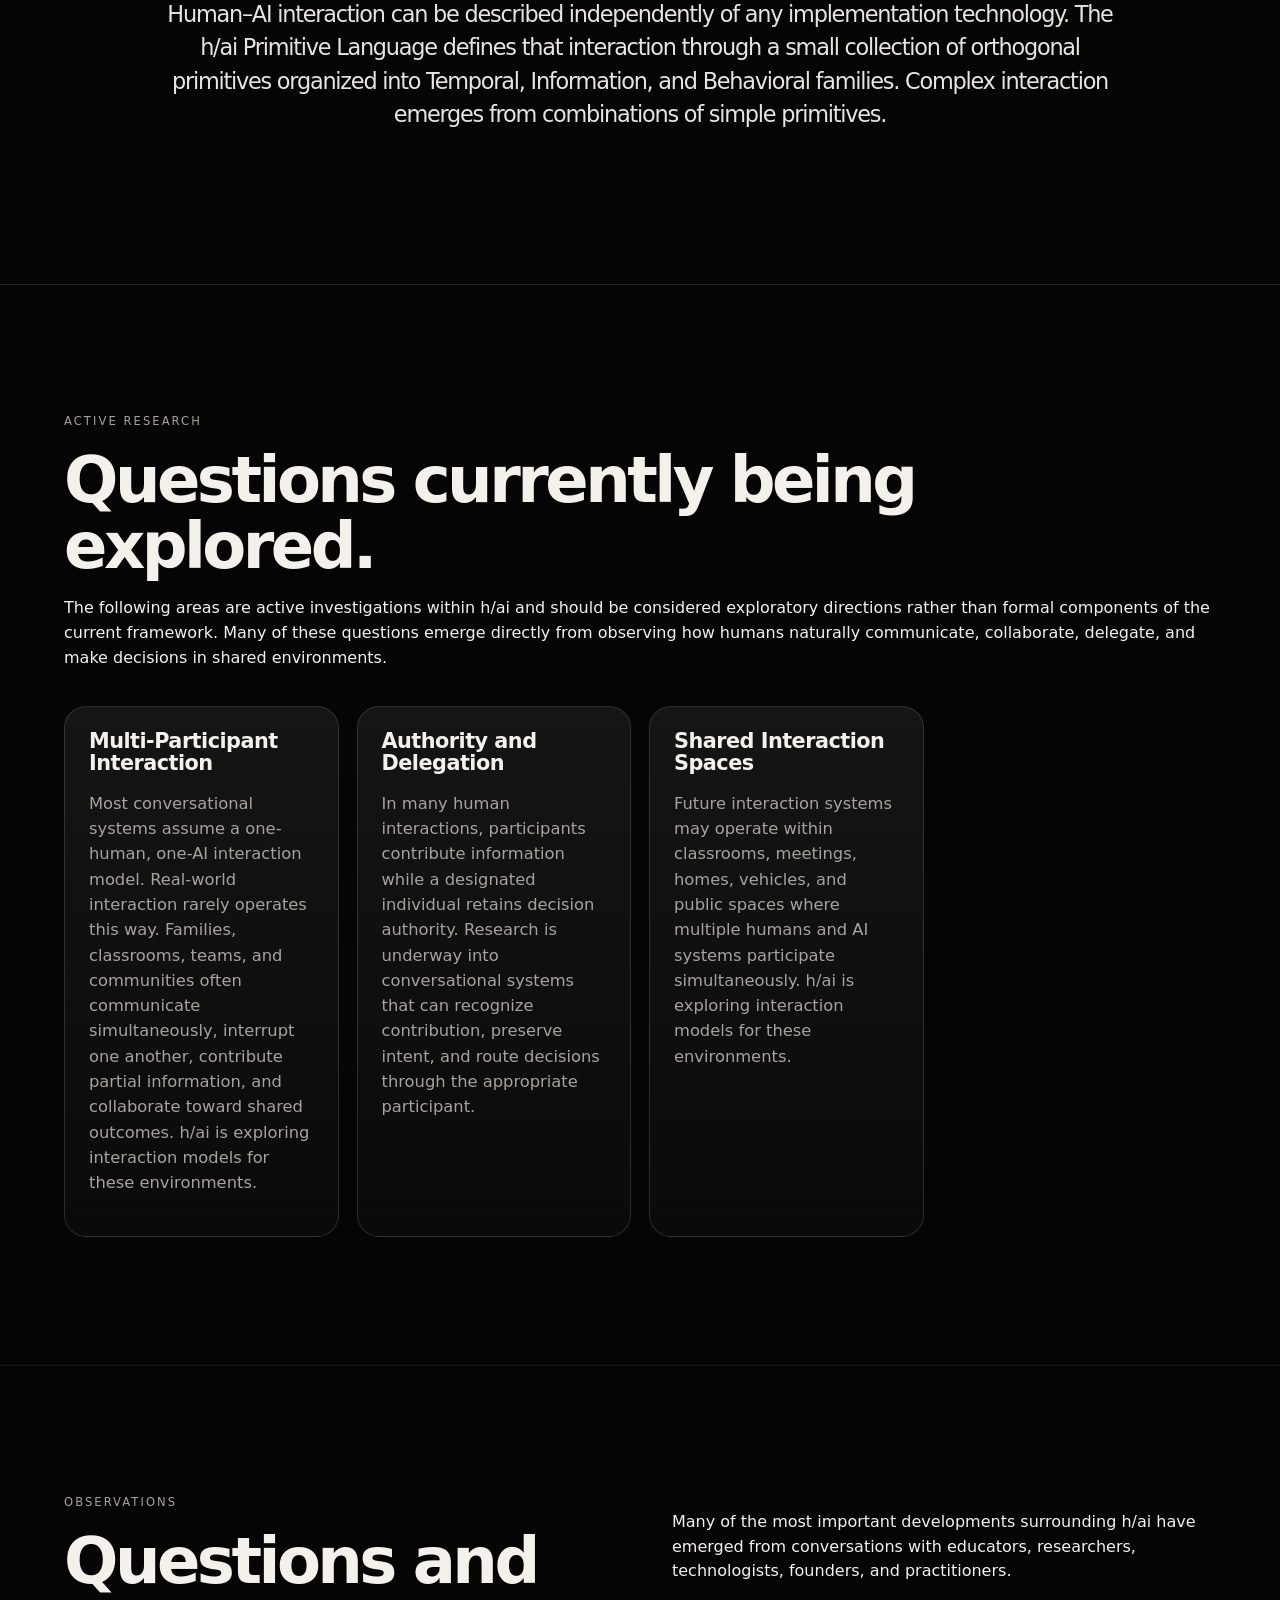
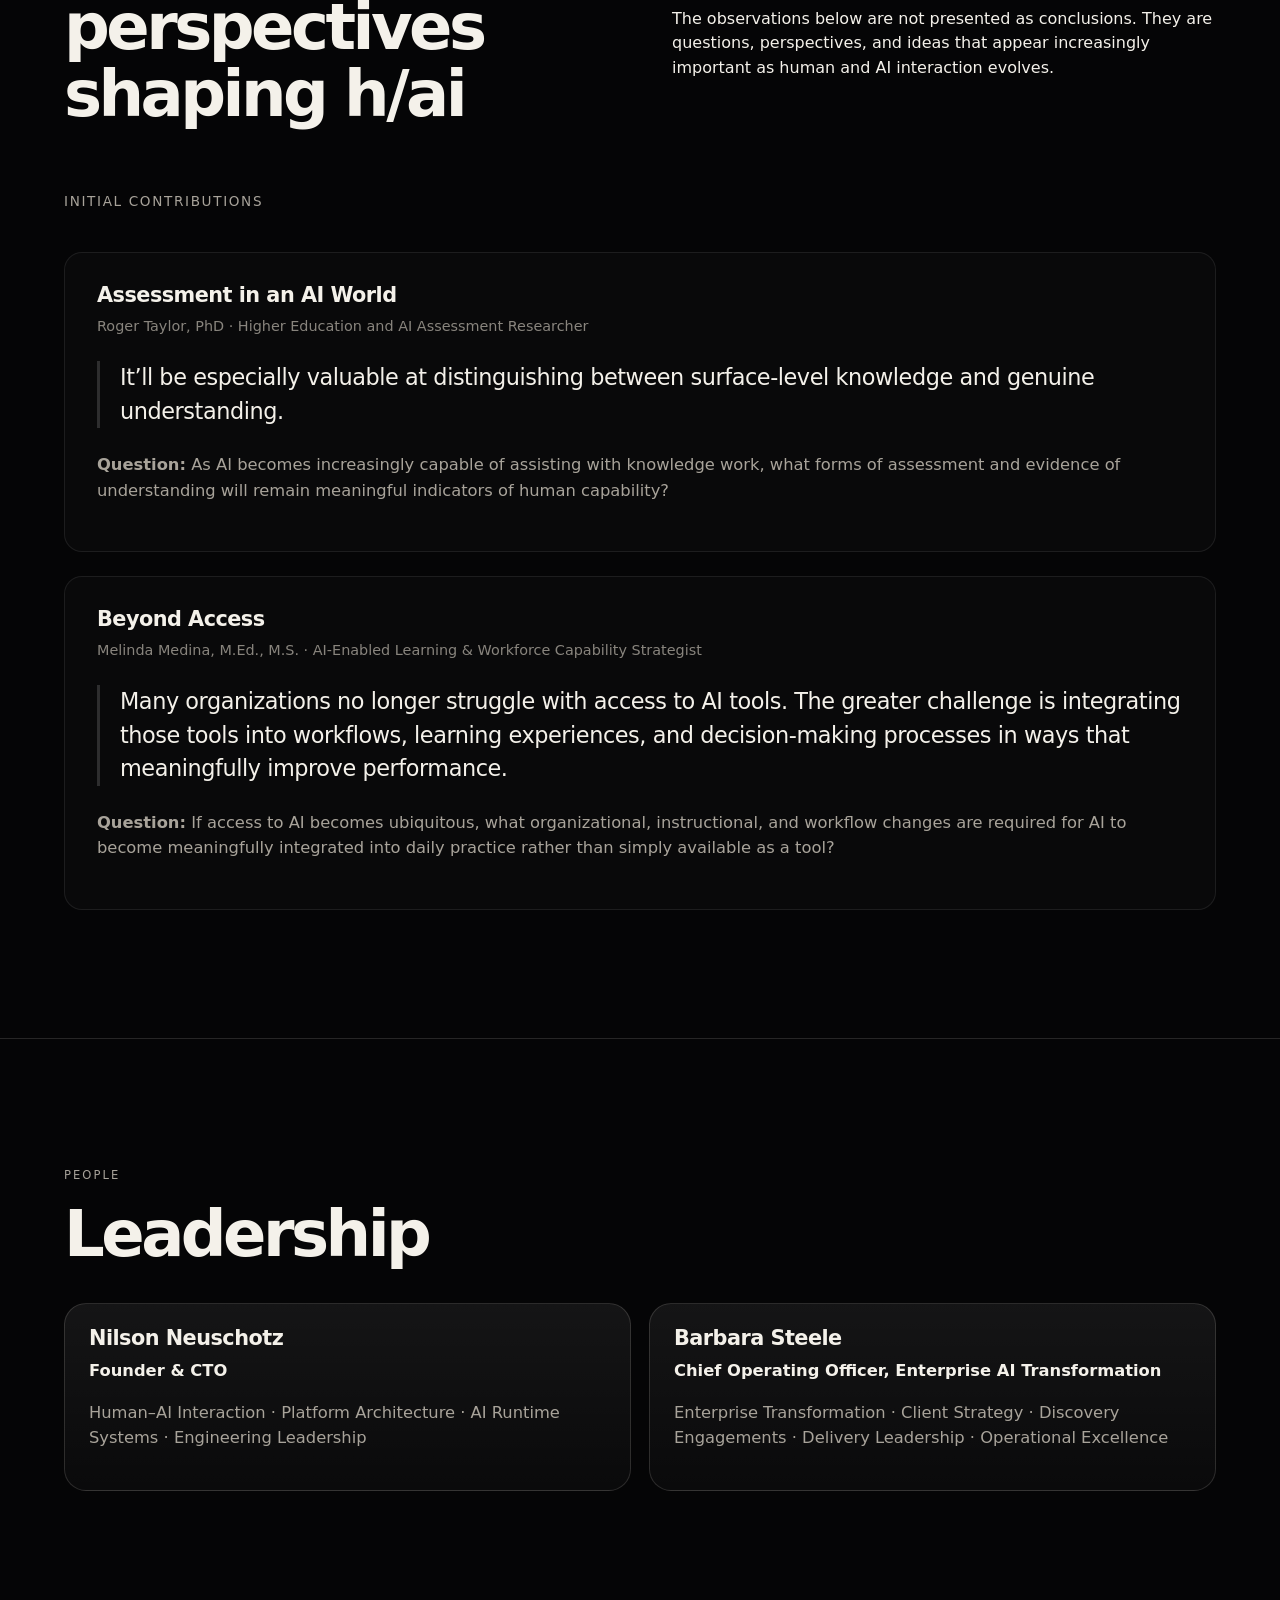
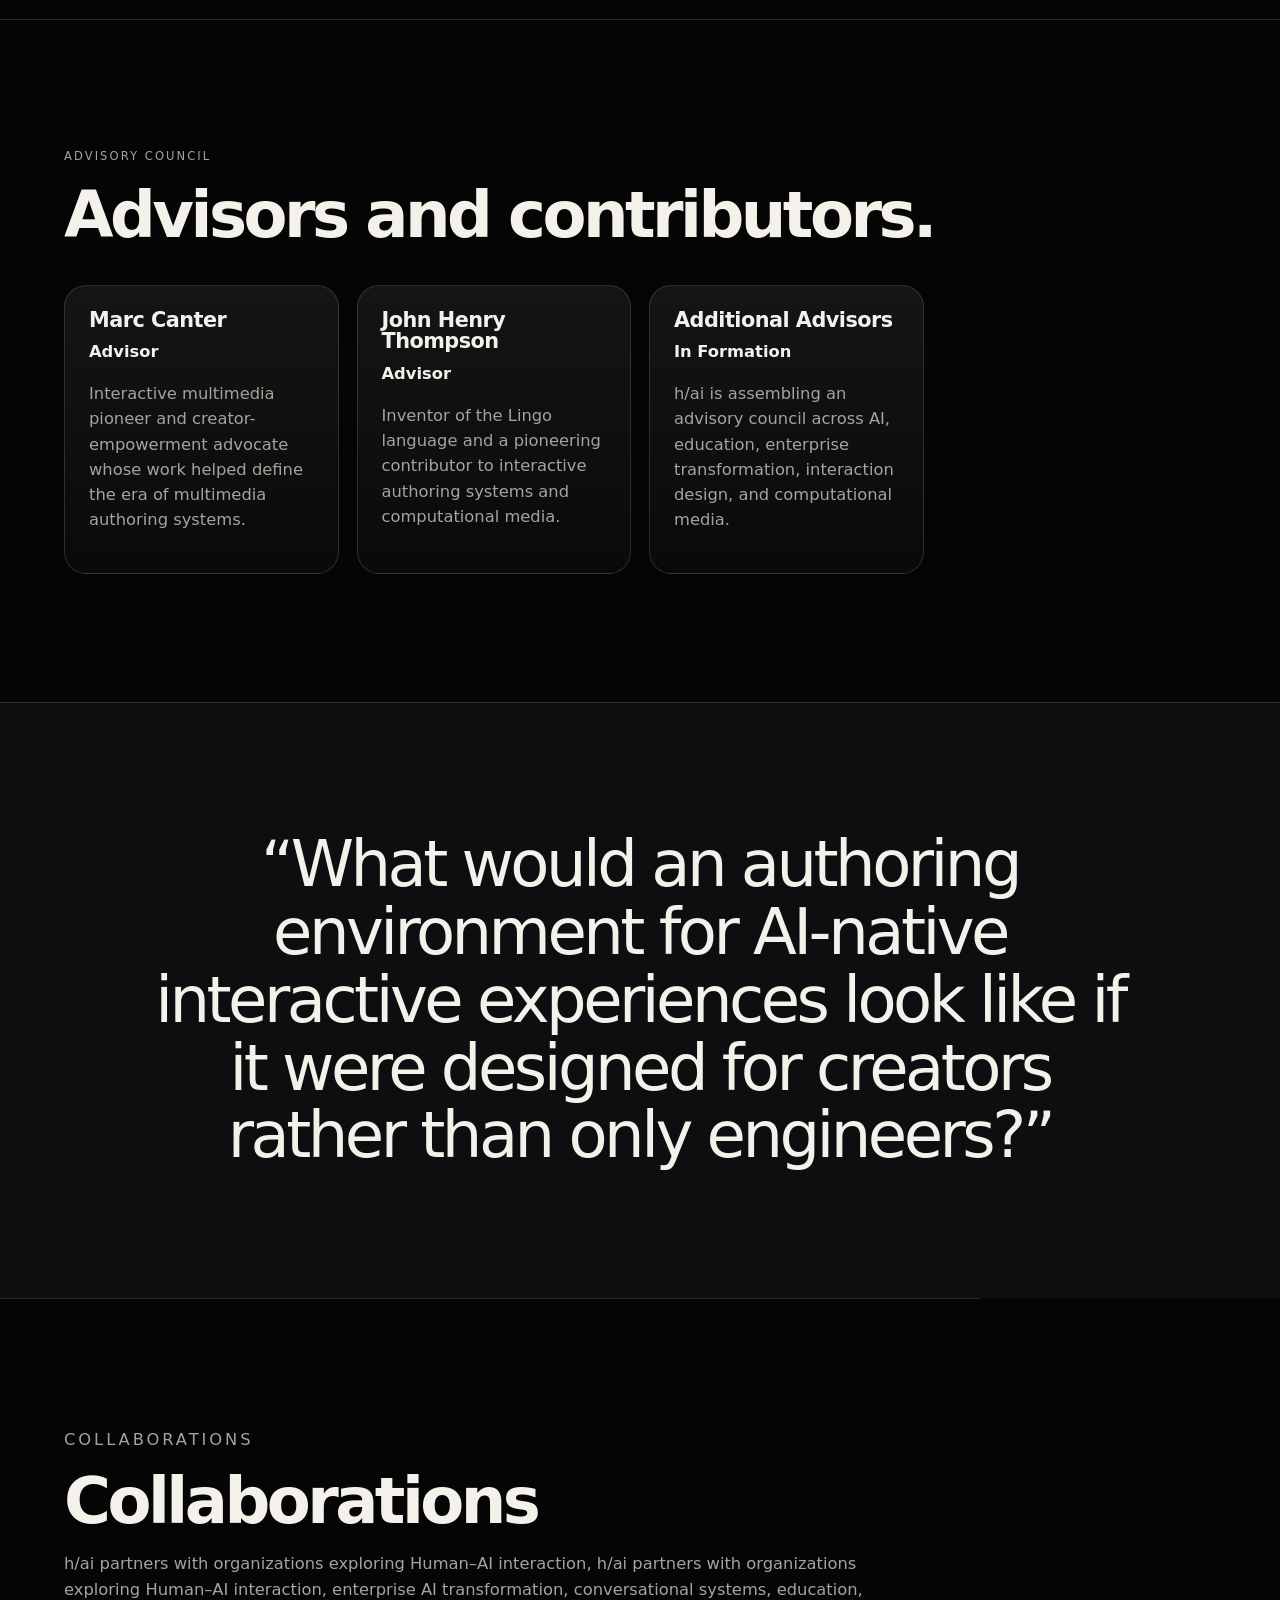
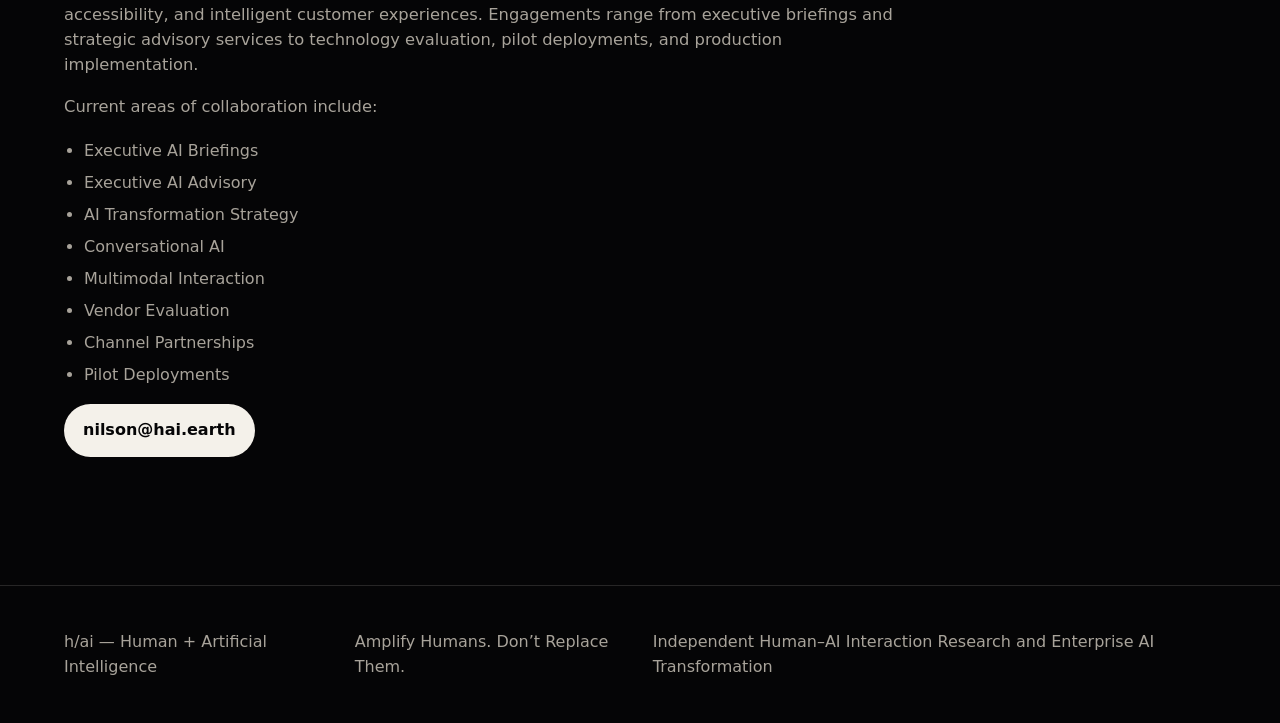
==== commit 12002c5b: "Updated Primitives" ====
--- a/index.html
+++ b/index.html
@@ -354,10 +354,11 @@
 
                 <p>
 
-                    Those primitives are organized into complementary Primitive Families
-                    that describe how interaction unfolds through time, how information is
-                    represented and communicated, and how intelligent systems reason,
-                    plan, and act.
+                    Those primitives are organized into complementary Primitive Families that describe different
+                    dimensions of Human–AI interaction. Each family models an independent aspect of interaction while
+                    remaining interoperable with every other family. Together they provide a domain-independent
+                    language capable of describing conversational systems, intelligent agents, multimodal interfaces,
+                    robotics, education, accessibility, and other interactive environments.
 
                     Together, these families provide a common language for describing
                     Human–AI interaction across conversational systems, education,
@@ -375,14 +376,12 @@
         <div class="framework-families">
             <p class="framework-family-intro">
 
-                <strong>Three Primitive Families</strong><br><br>
-
-                The Primitive Language is intentionally modular.
-
-                Each primitive belongs to one of three complementary families. Together these families form a
-                foundational
-                description of Human–AI interaction while remaining independent enough to evolve individually over time.
-
+                <strong>Primitive Families</strong><br><br>
+
+                The Primitive Language is an evolving ontology for describing Human–AI interaction.
+
+                The current framework organizes interaction into a set of orthogonal Primitive Families. Additional
+                families are under active investigation as the framework continues to evolve.
             </p>
 
             <a class="family-card" href="/framework/temporal.html">
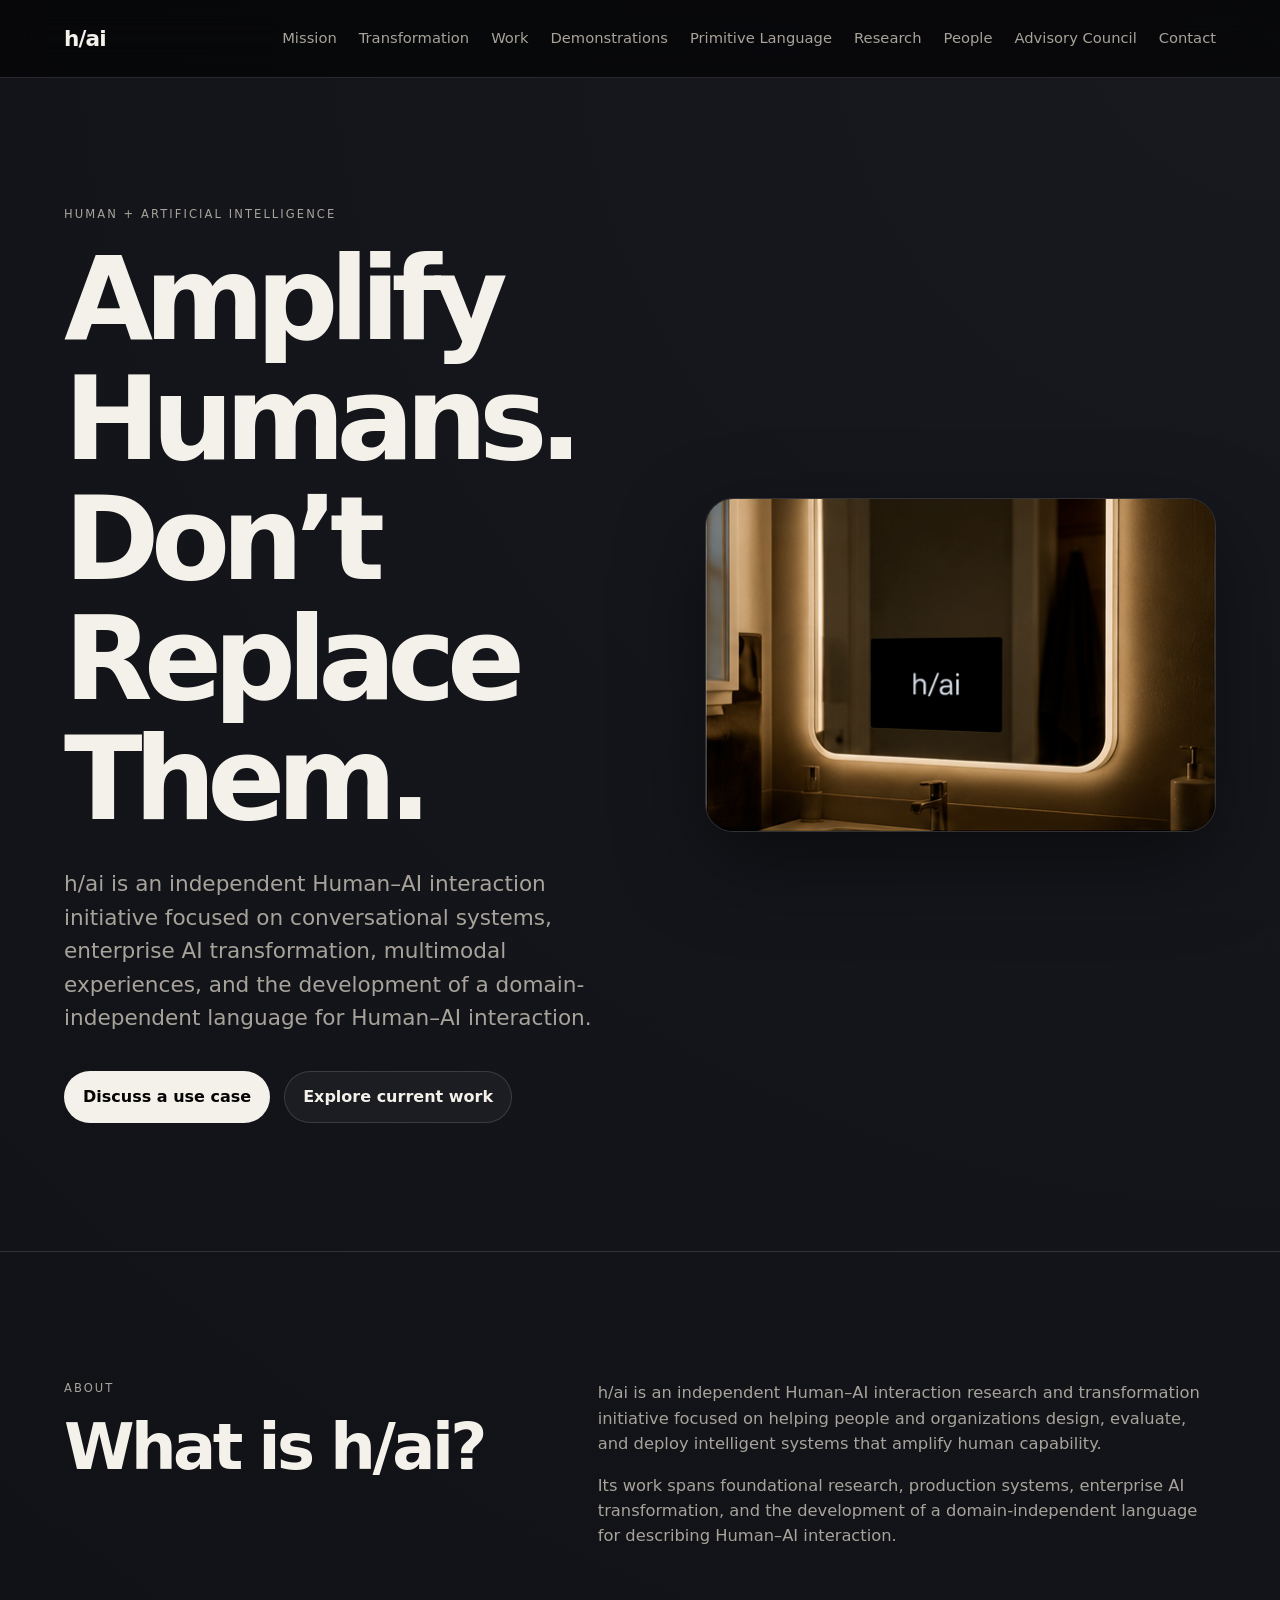
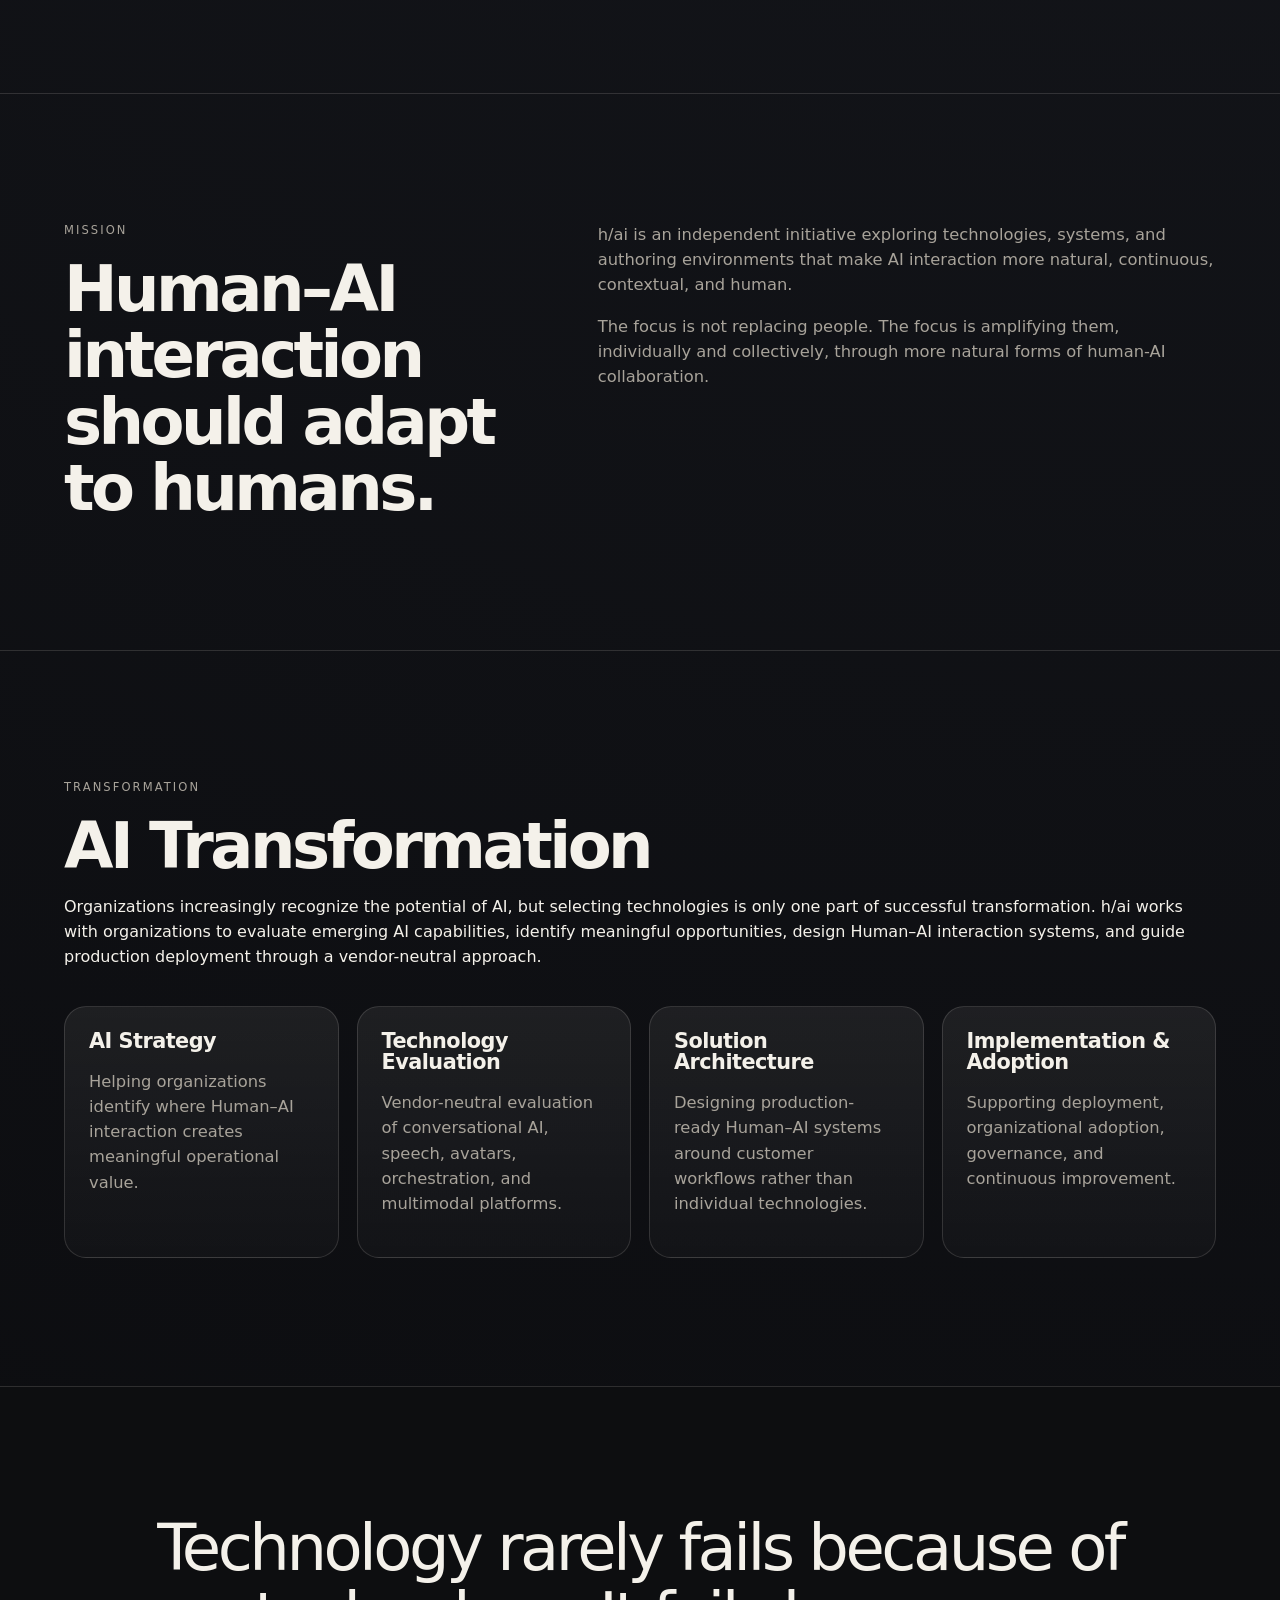
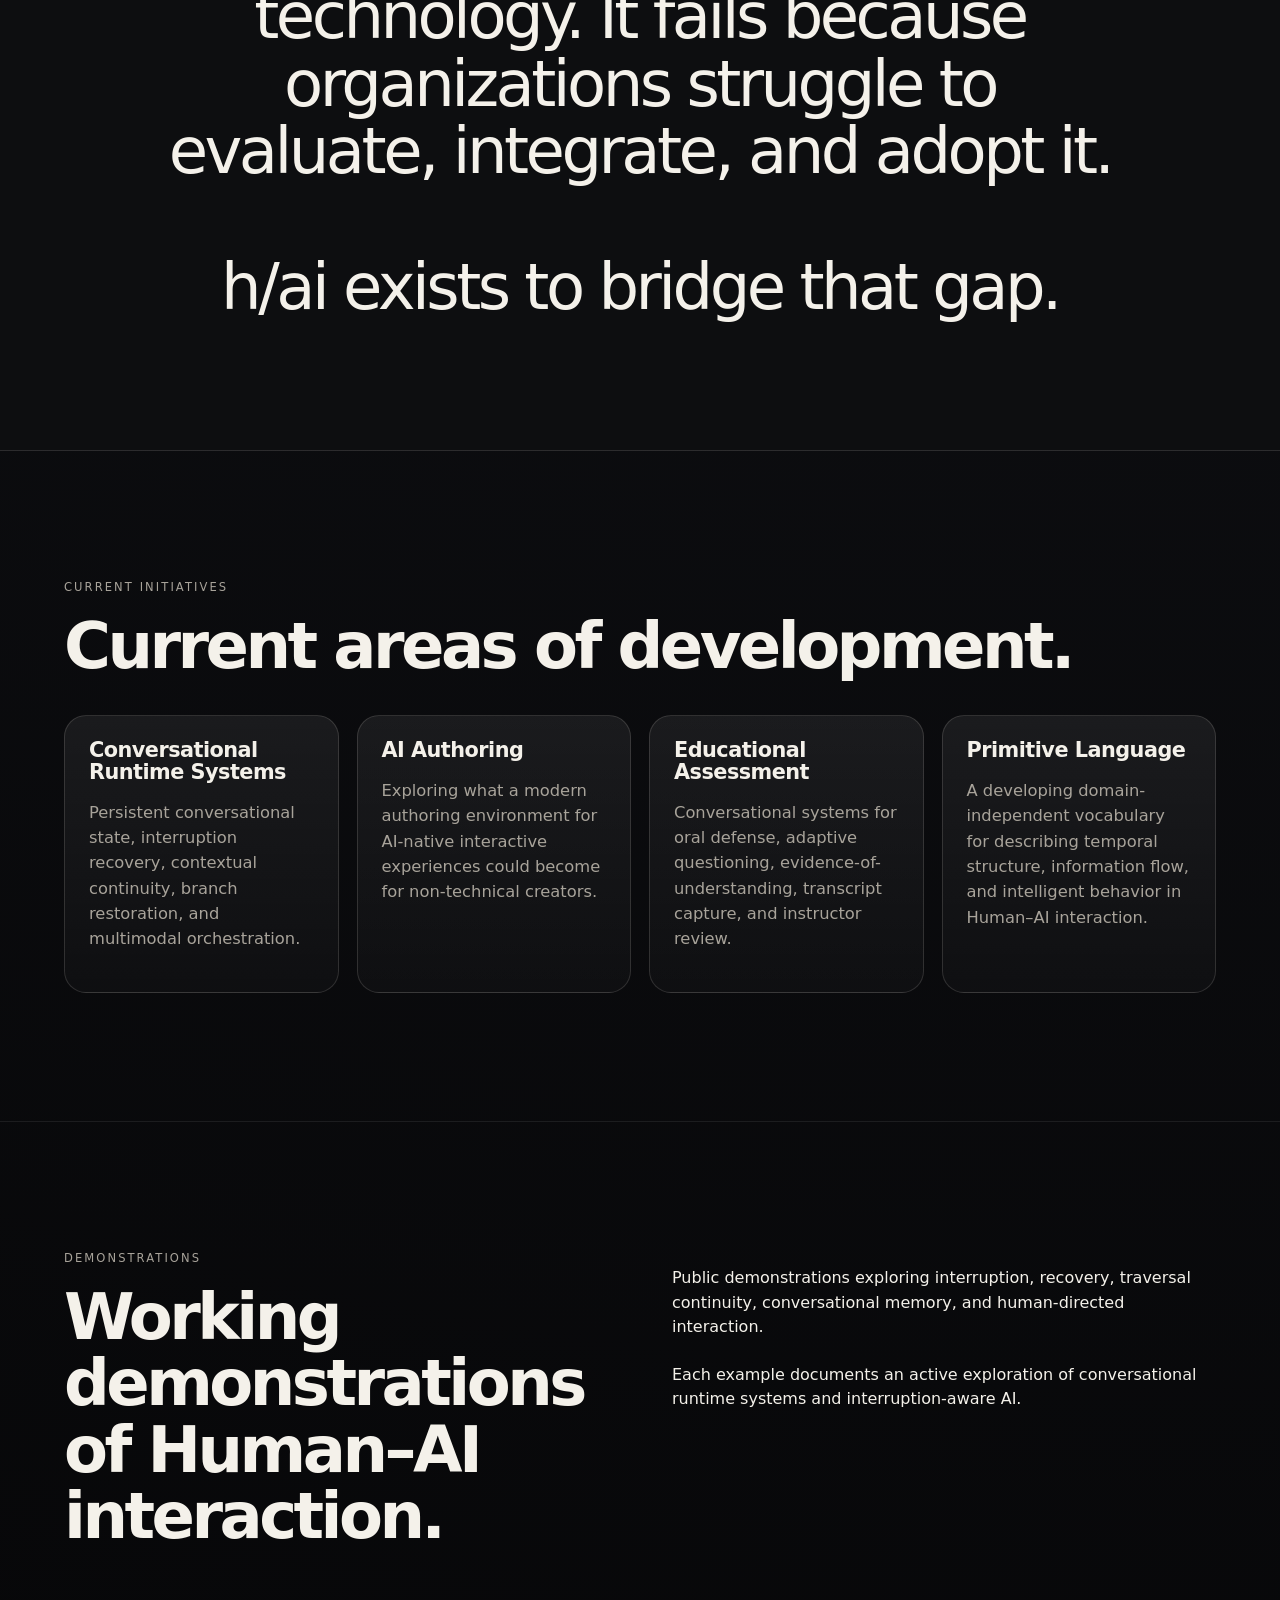
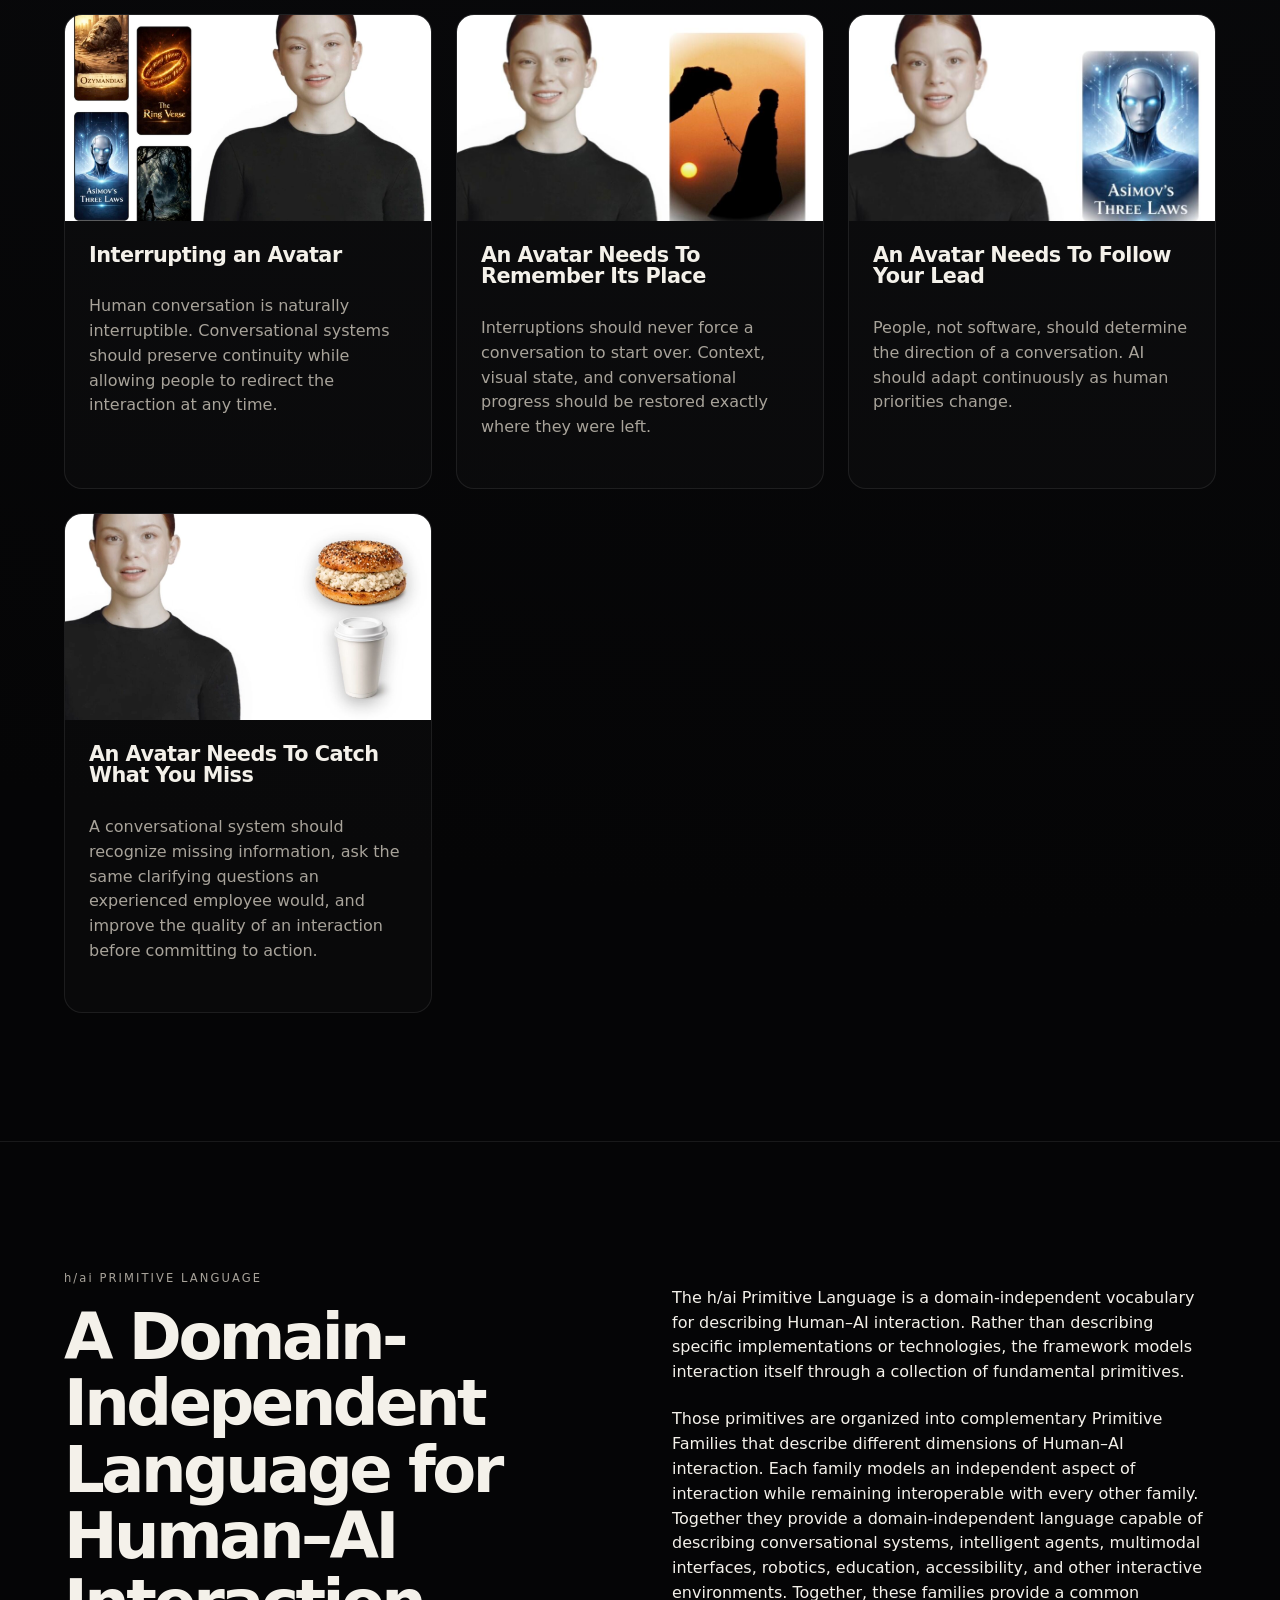
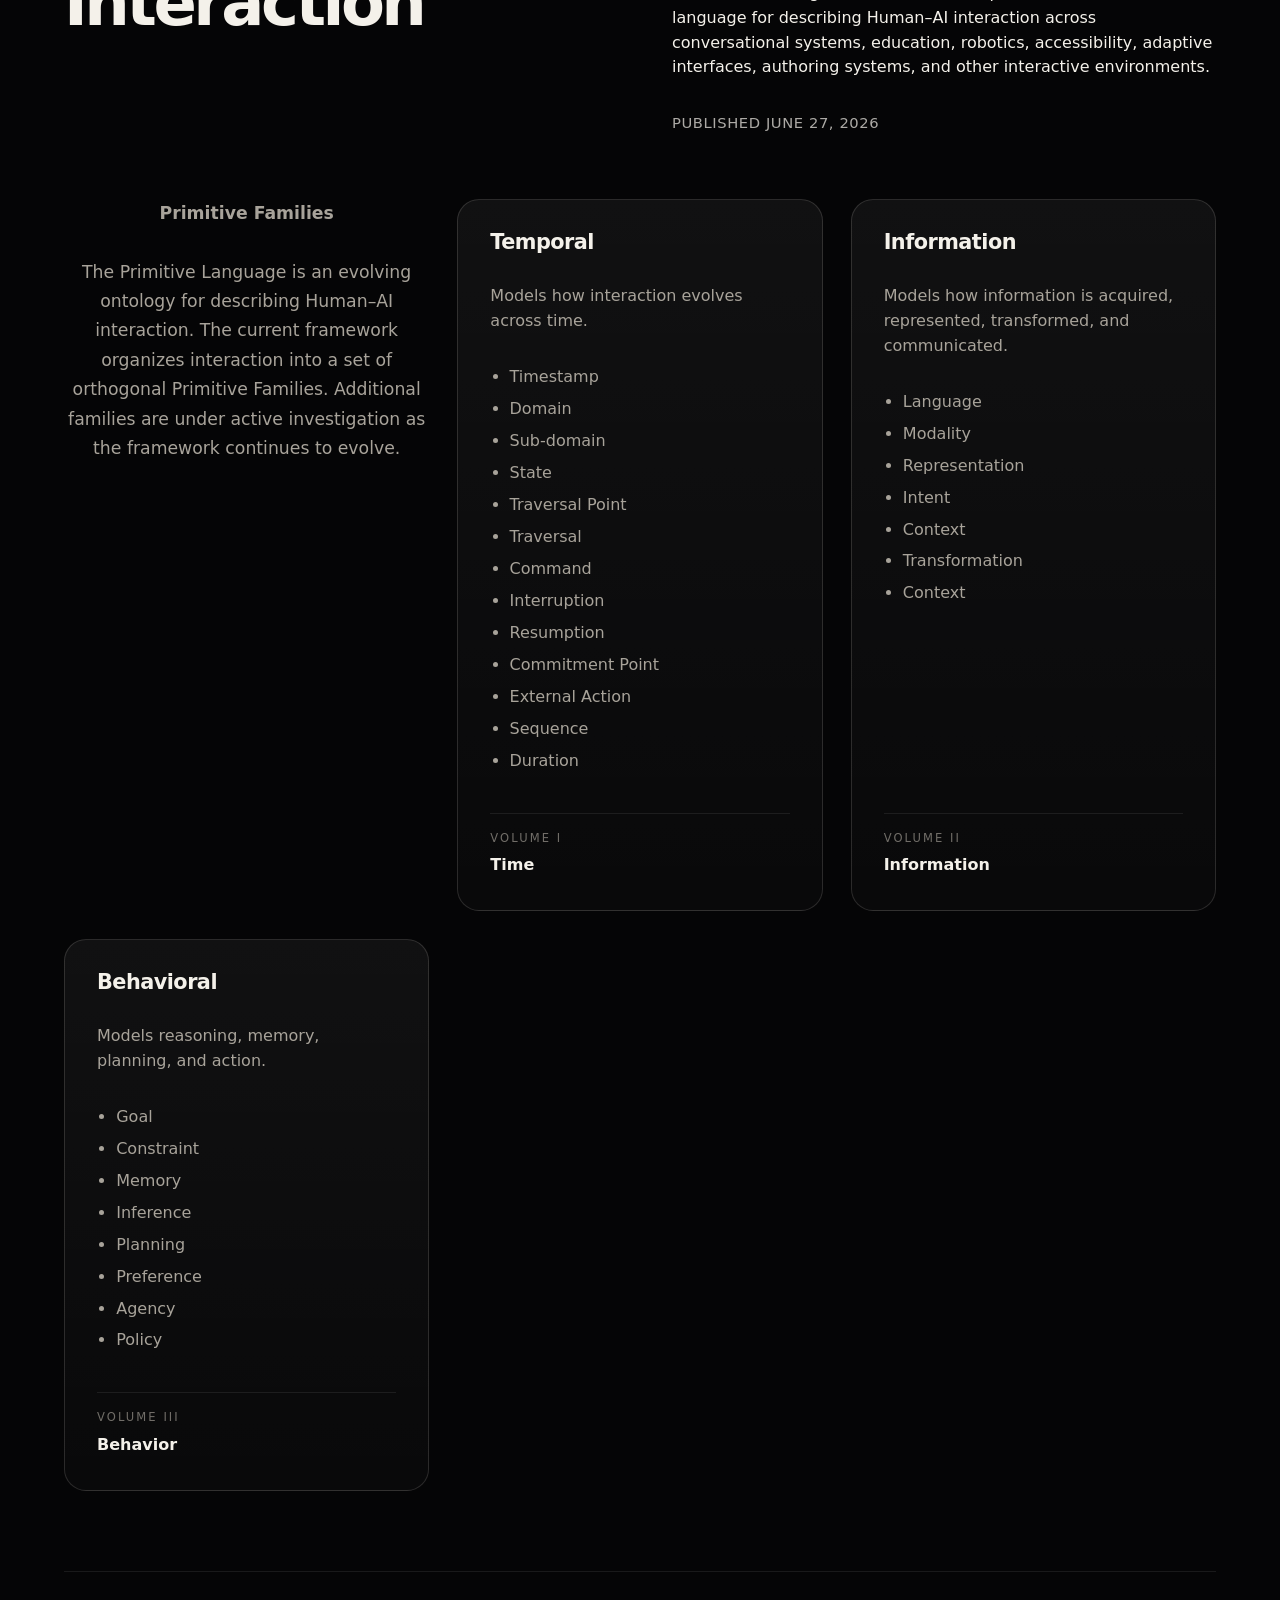
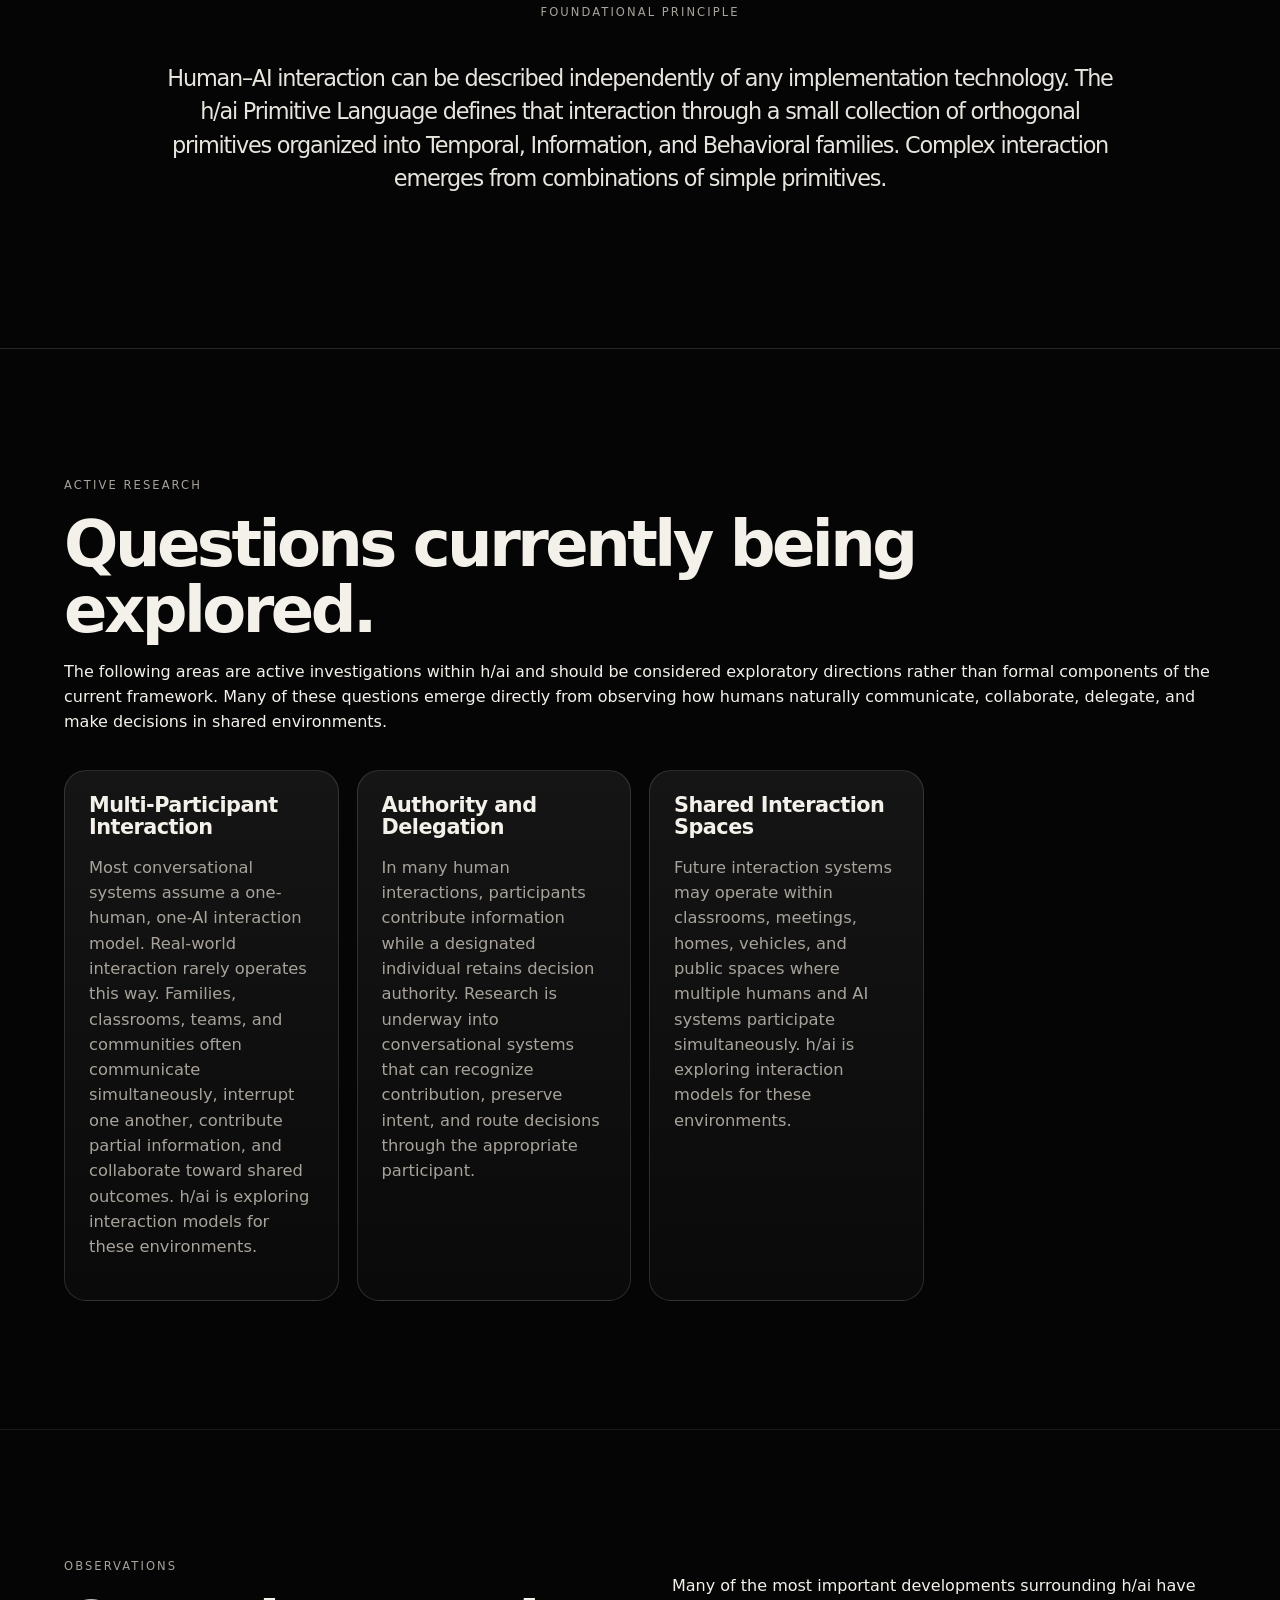
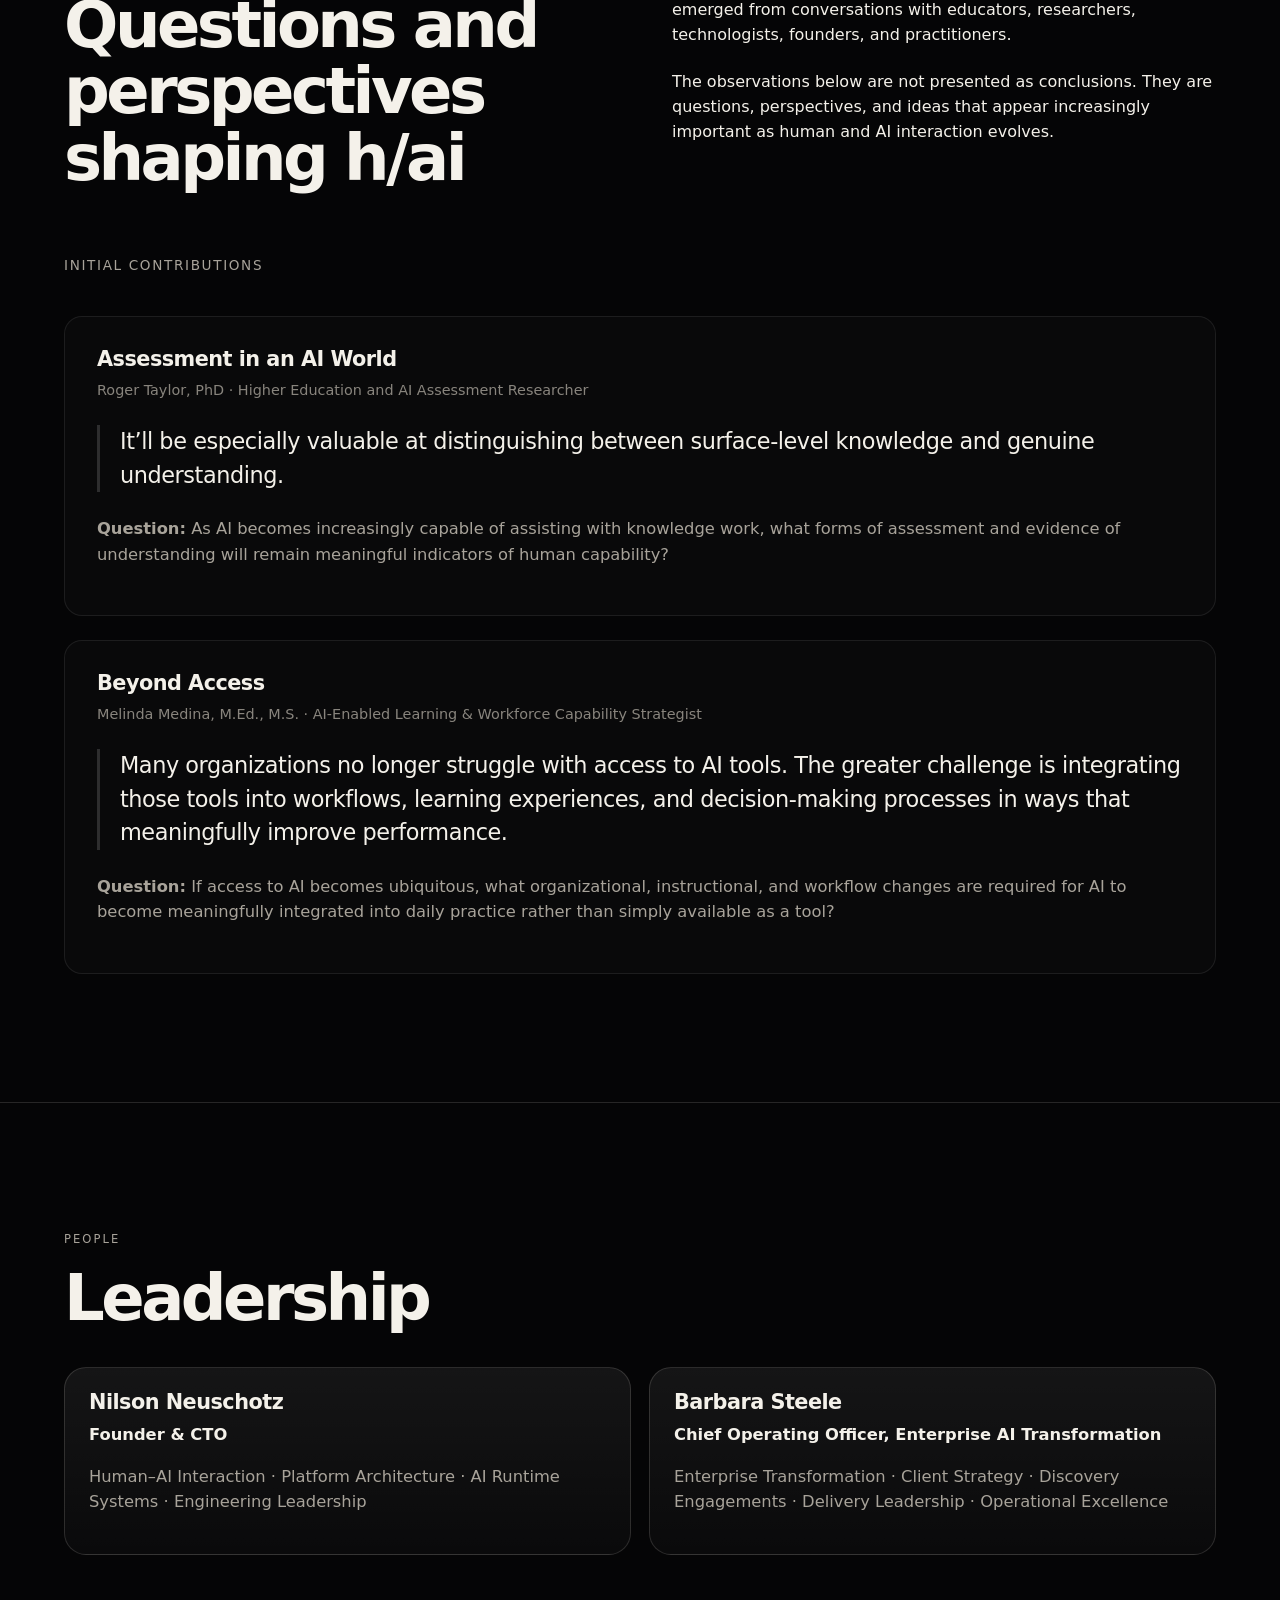
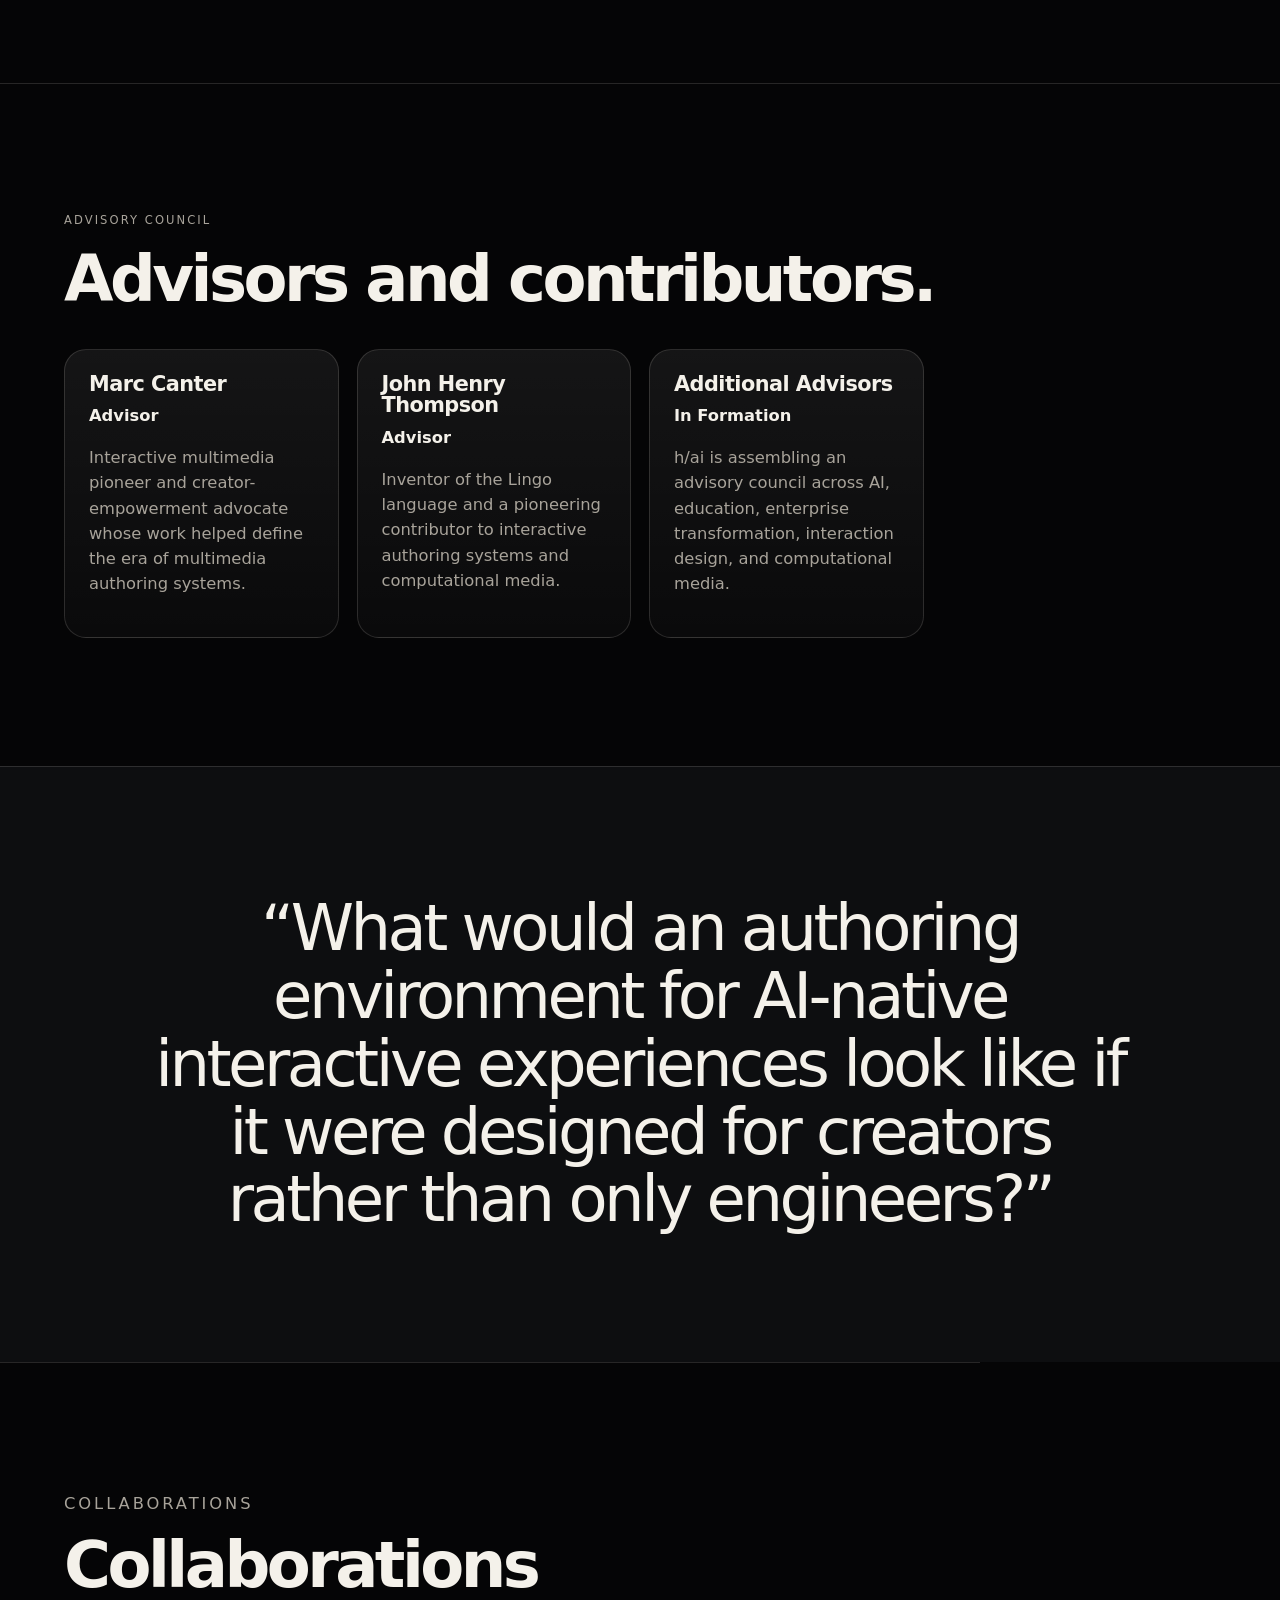
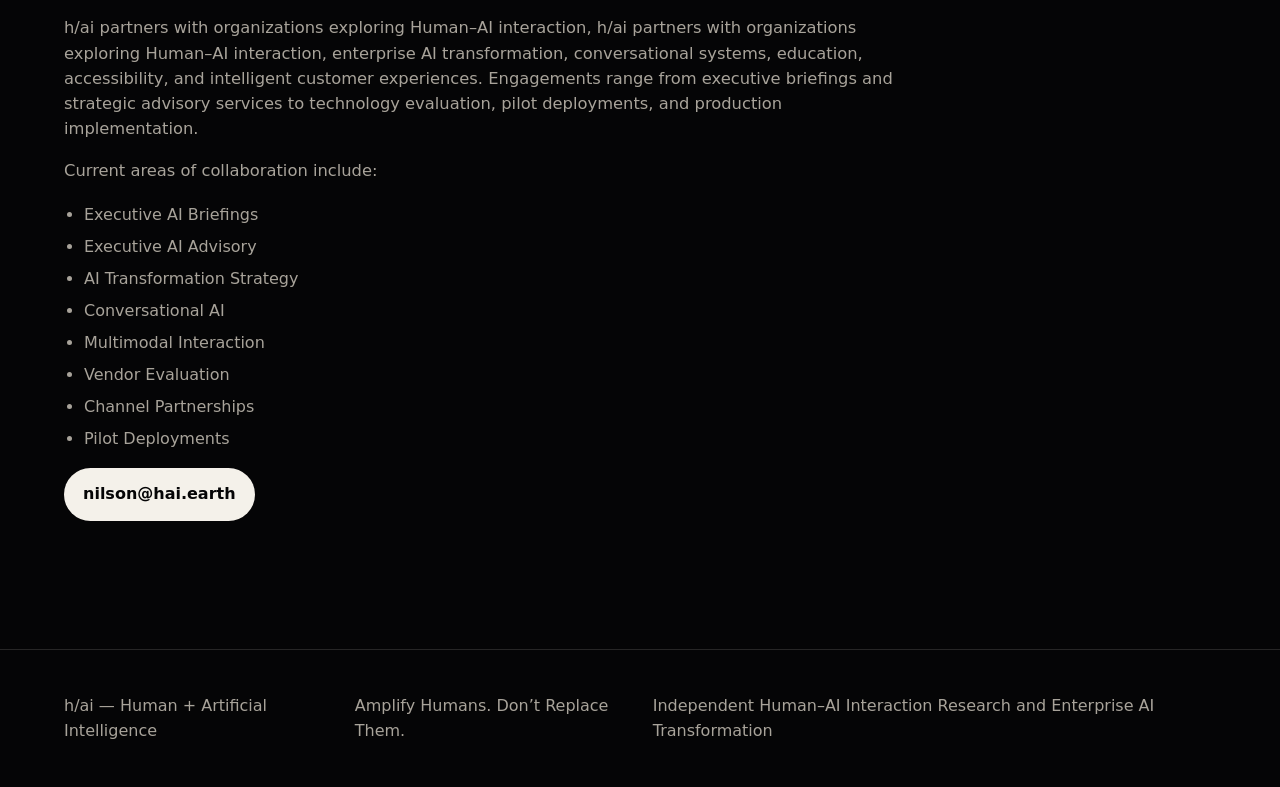
==== commit 2ffa90fc: "Updated Temporal to include Sequence and Duration." ====
--- a/index.html
+++ b/index.html
@@ -403,11 +403,13 @@
                     <li>Resumption</li>
                     <li>Commitment Point</li>
                     <li>External Action</li>
+                    <li>Sequence</li>
+                    <li>Duration</li>
                 </ul>
 
                 <div class="family-volume">
                     <div class="volume-label">Volume I</div>
-                    <div class="volume-title">Temporal Structure</div>
+                    <div class="volume-title">Time</div>
                 </div>
             </a>
 
@@ -432,7 +434,7 @@
 
                 <div class="family-volume">
                     <div class="volume-label">Volume II</div>
-                    <div class="volume-title">Information Flow</div>
+                    <div class="volume-title">Information</div>
                 </div>
 
             </a>
@@ -459,7 +461,7 @@
 
                 <div class="family-volume">
                     <div class="volume-label">Volume III</div>
-                    <div class="volume-title">Intelligent Behavior</div>
+                    <div class="volume-title">Behavior</div>
                 </div>
 
             </a>
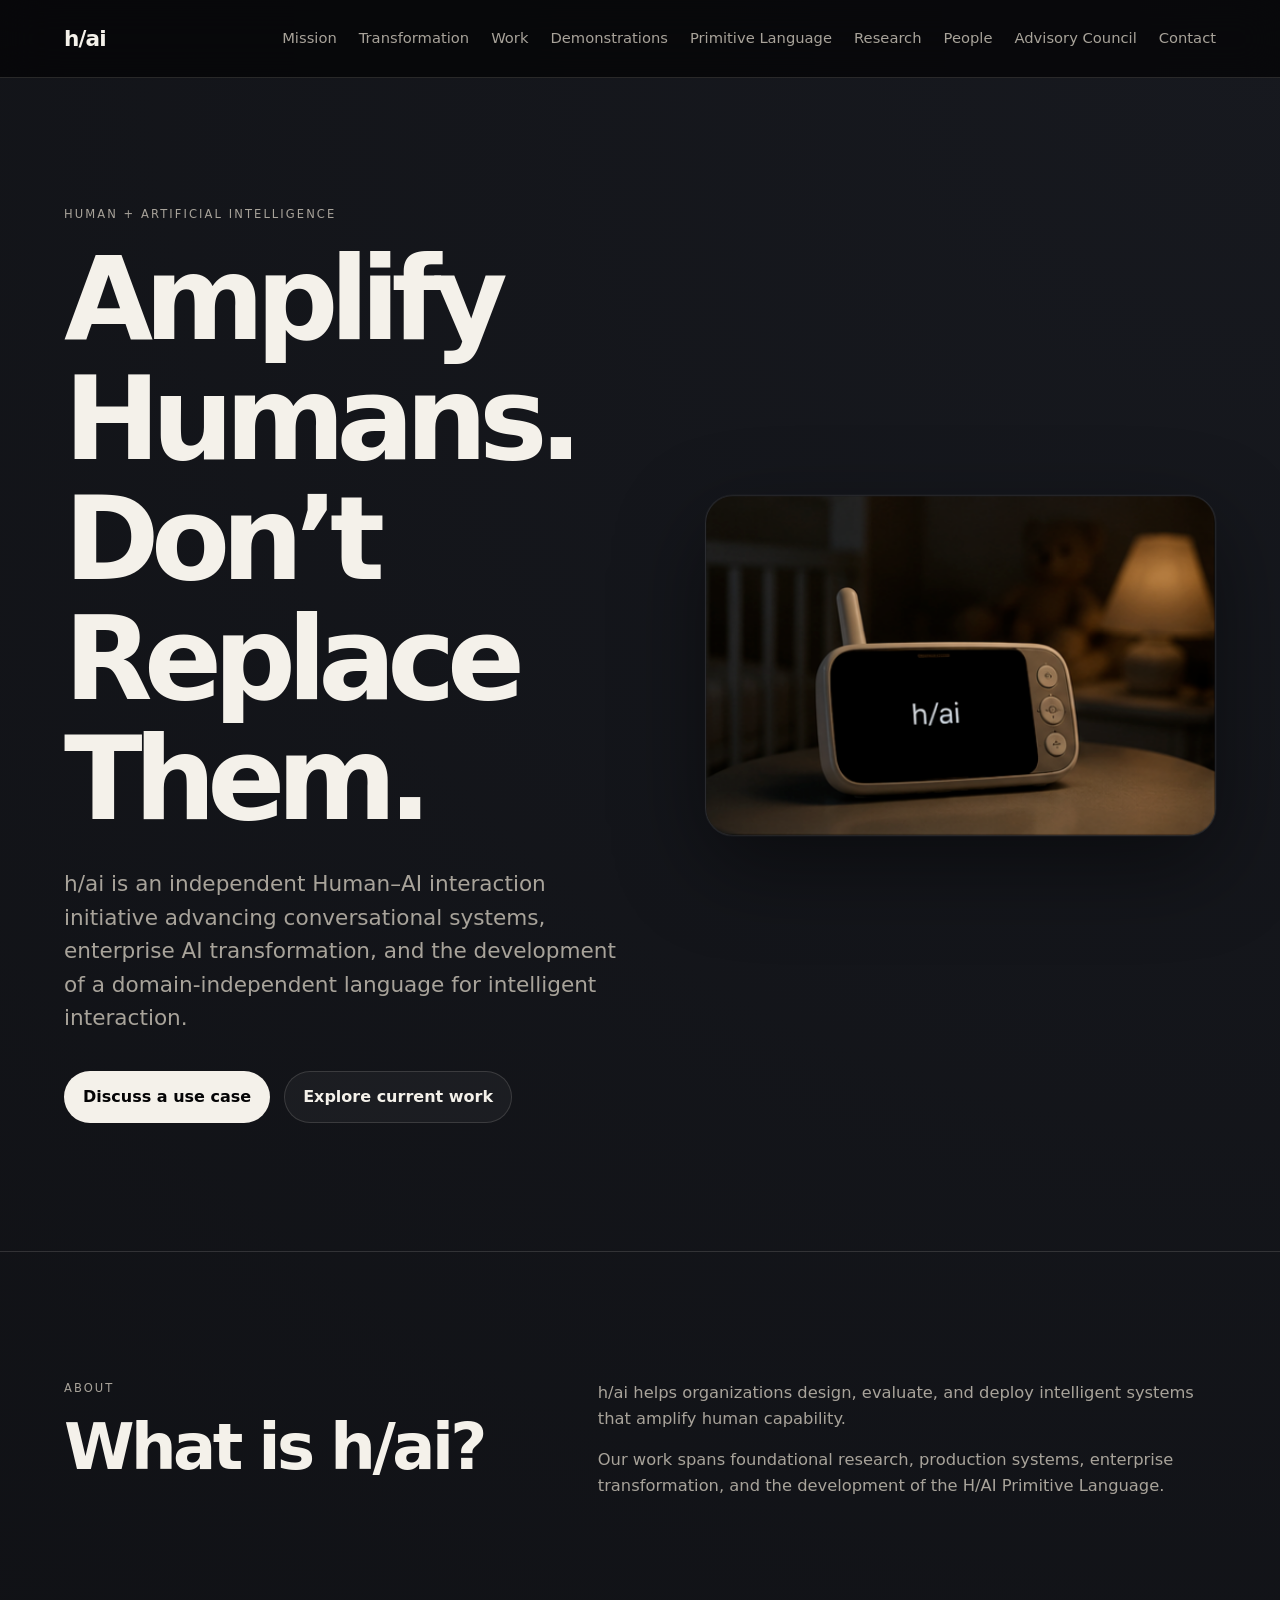
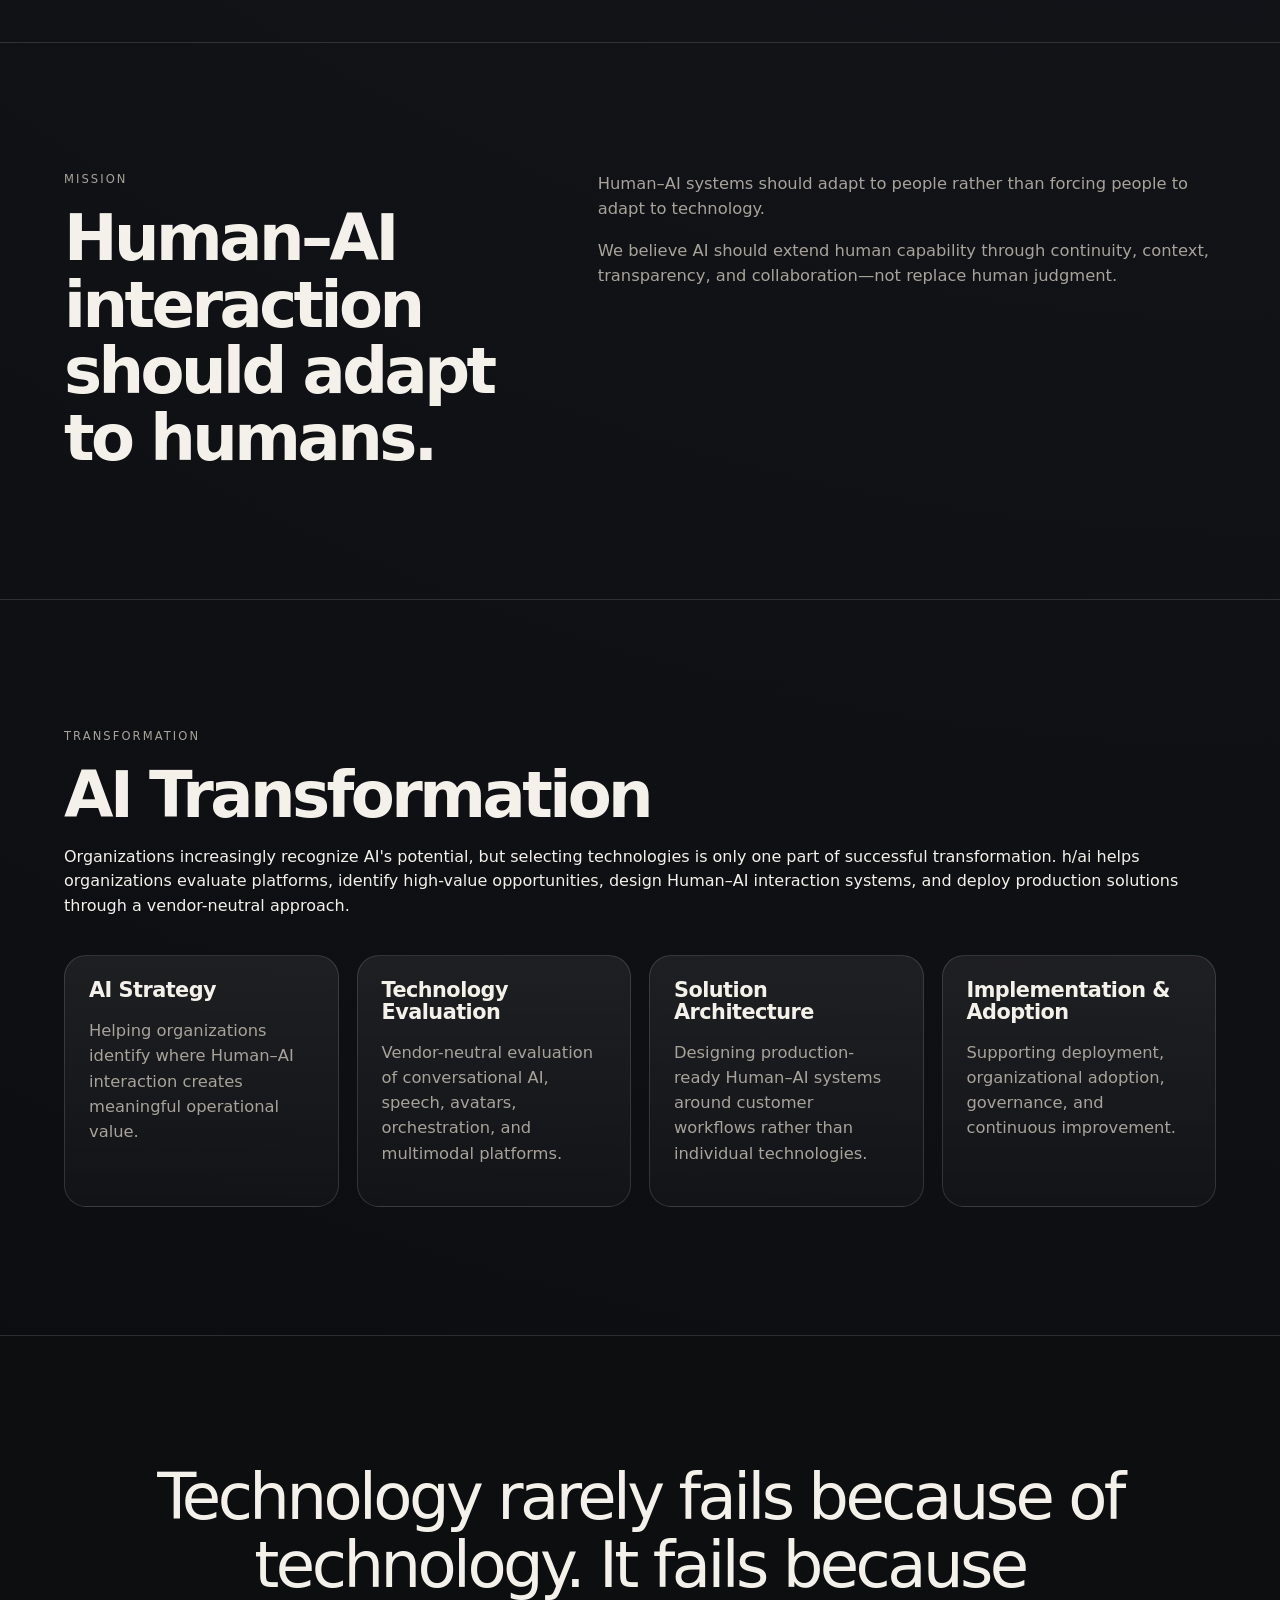
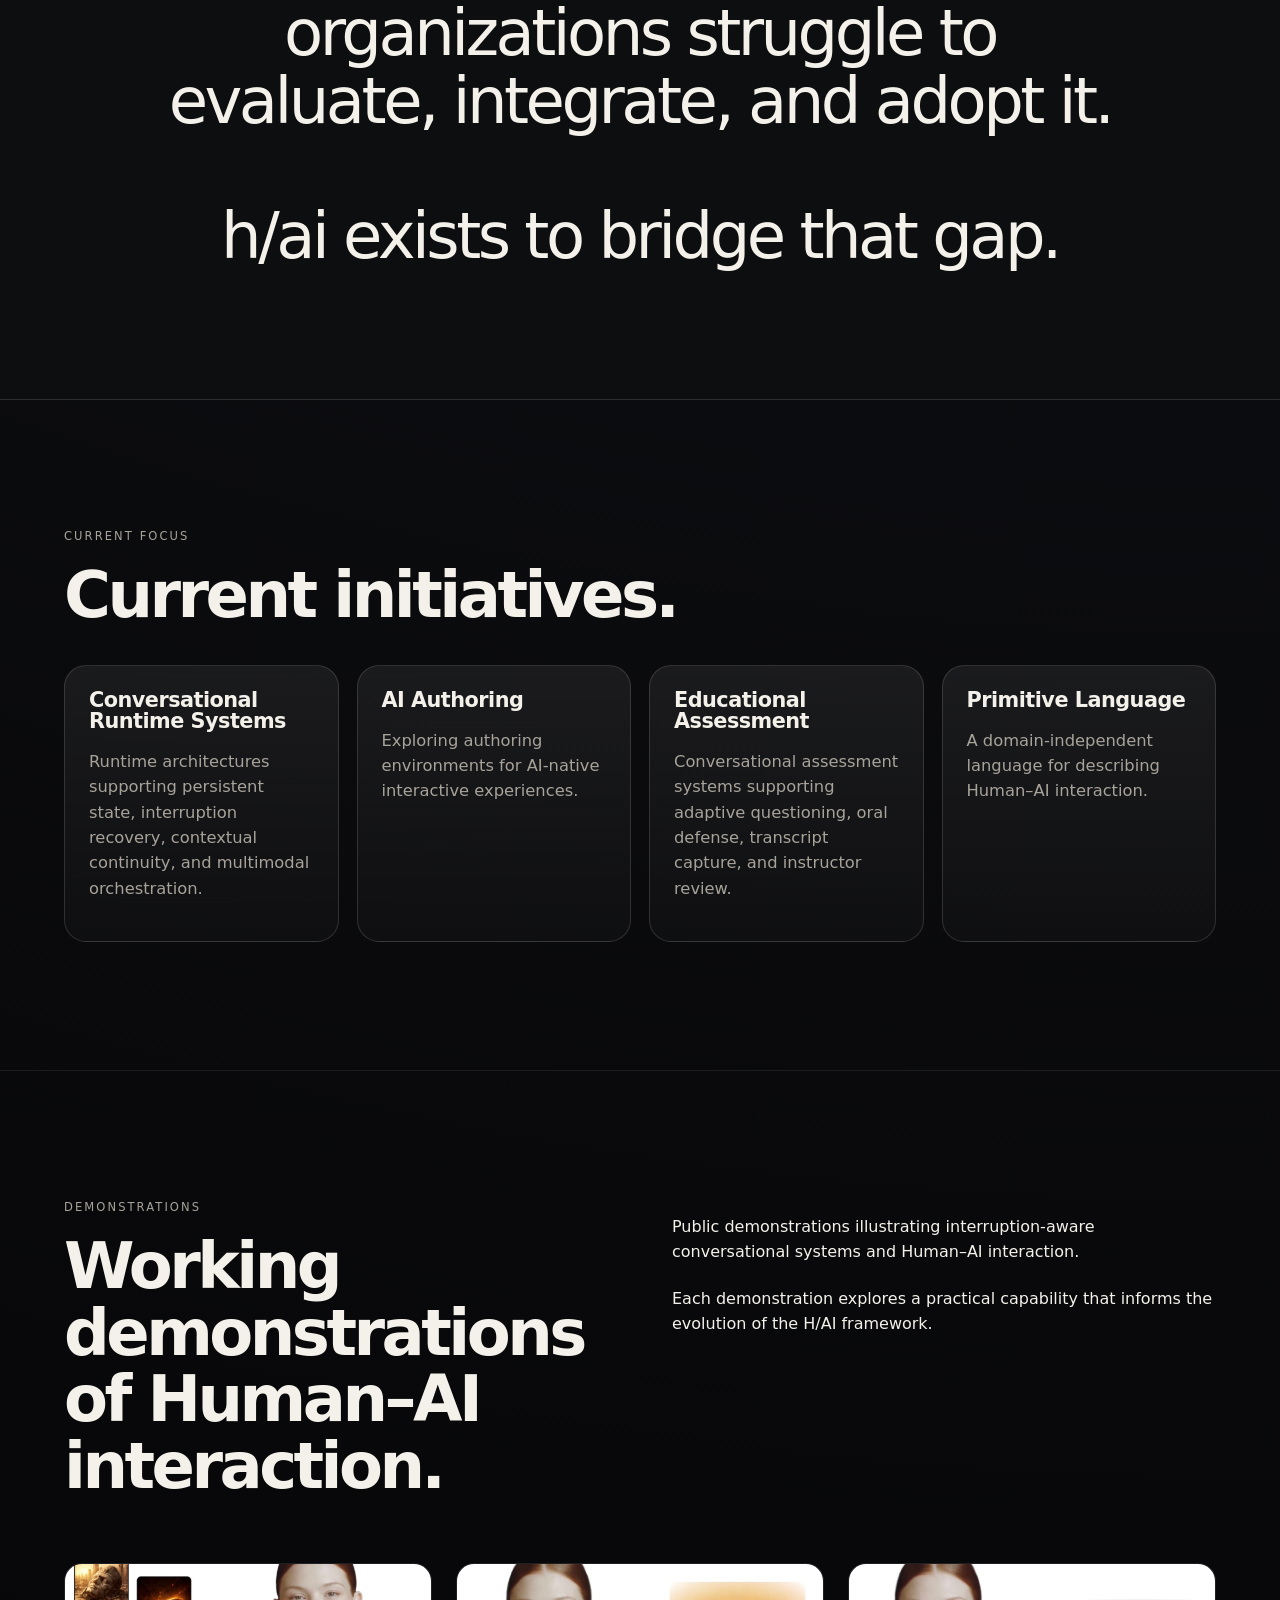
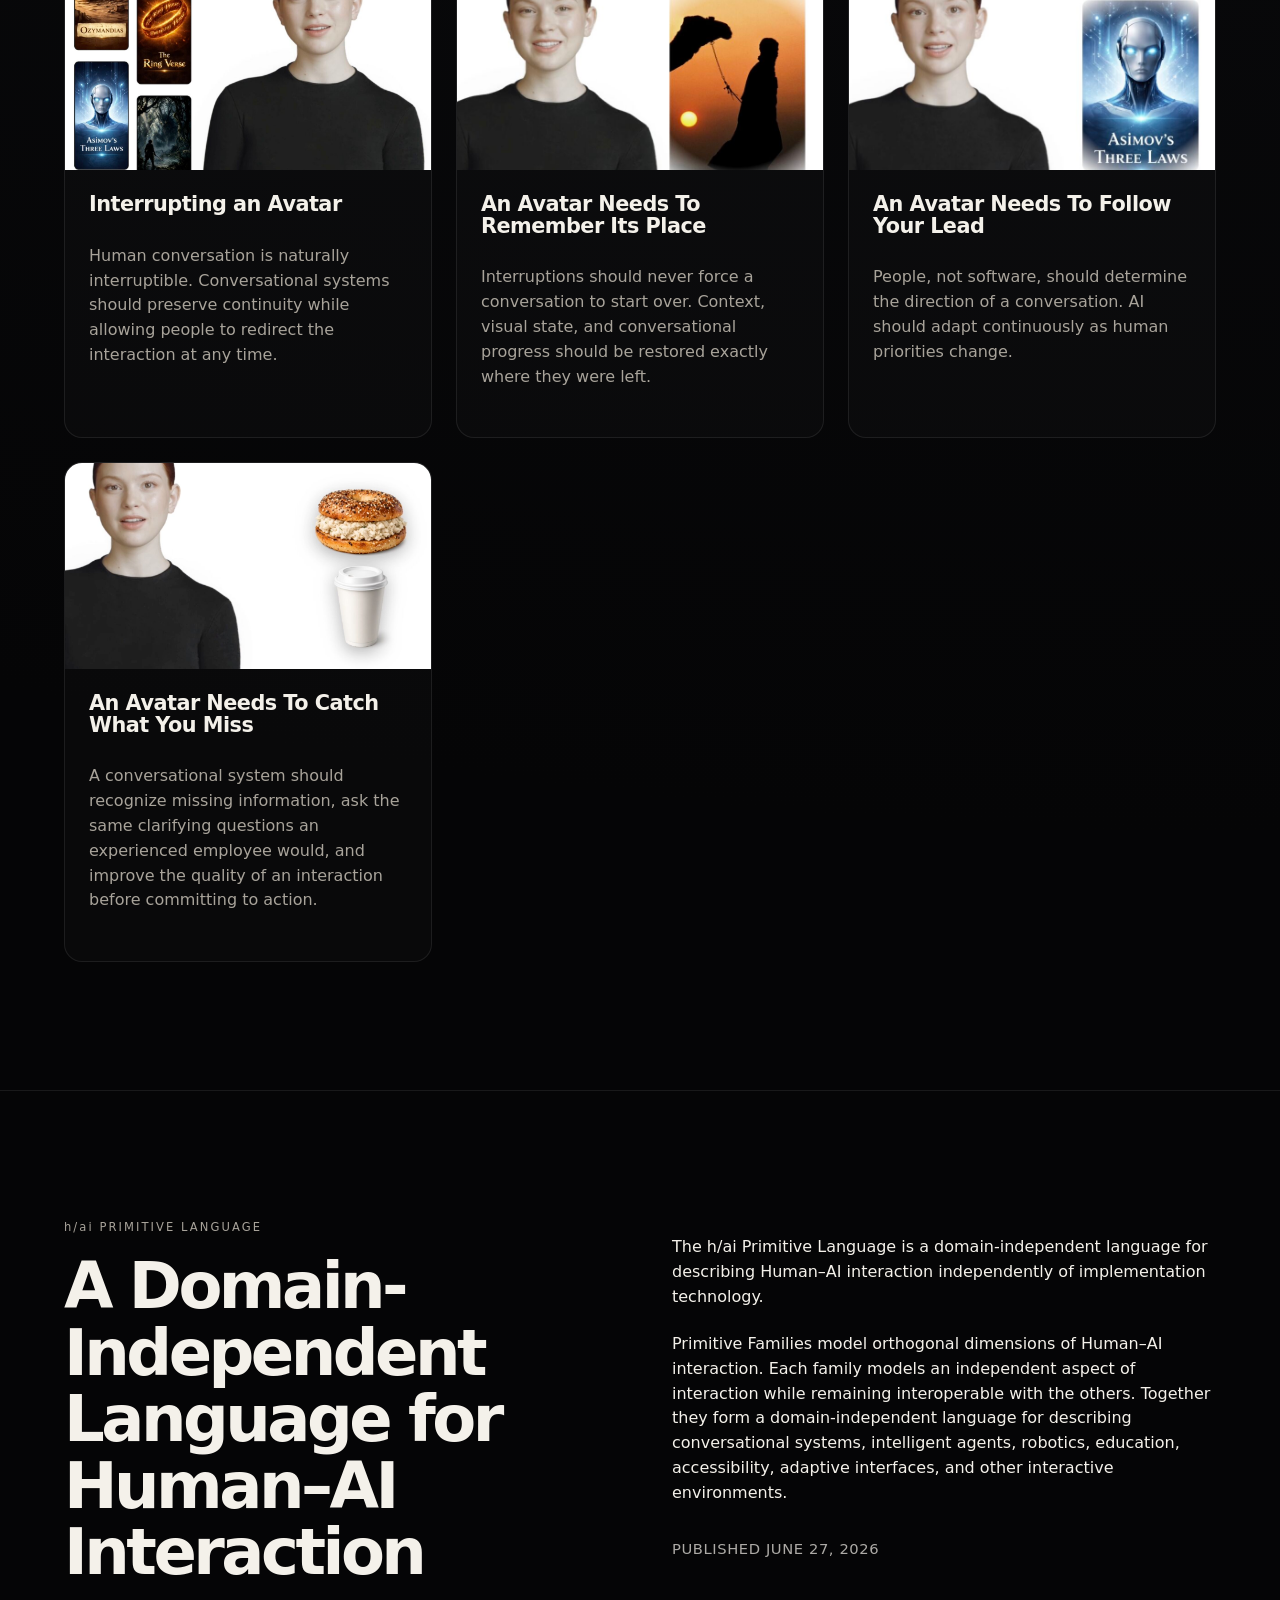
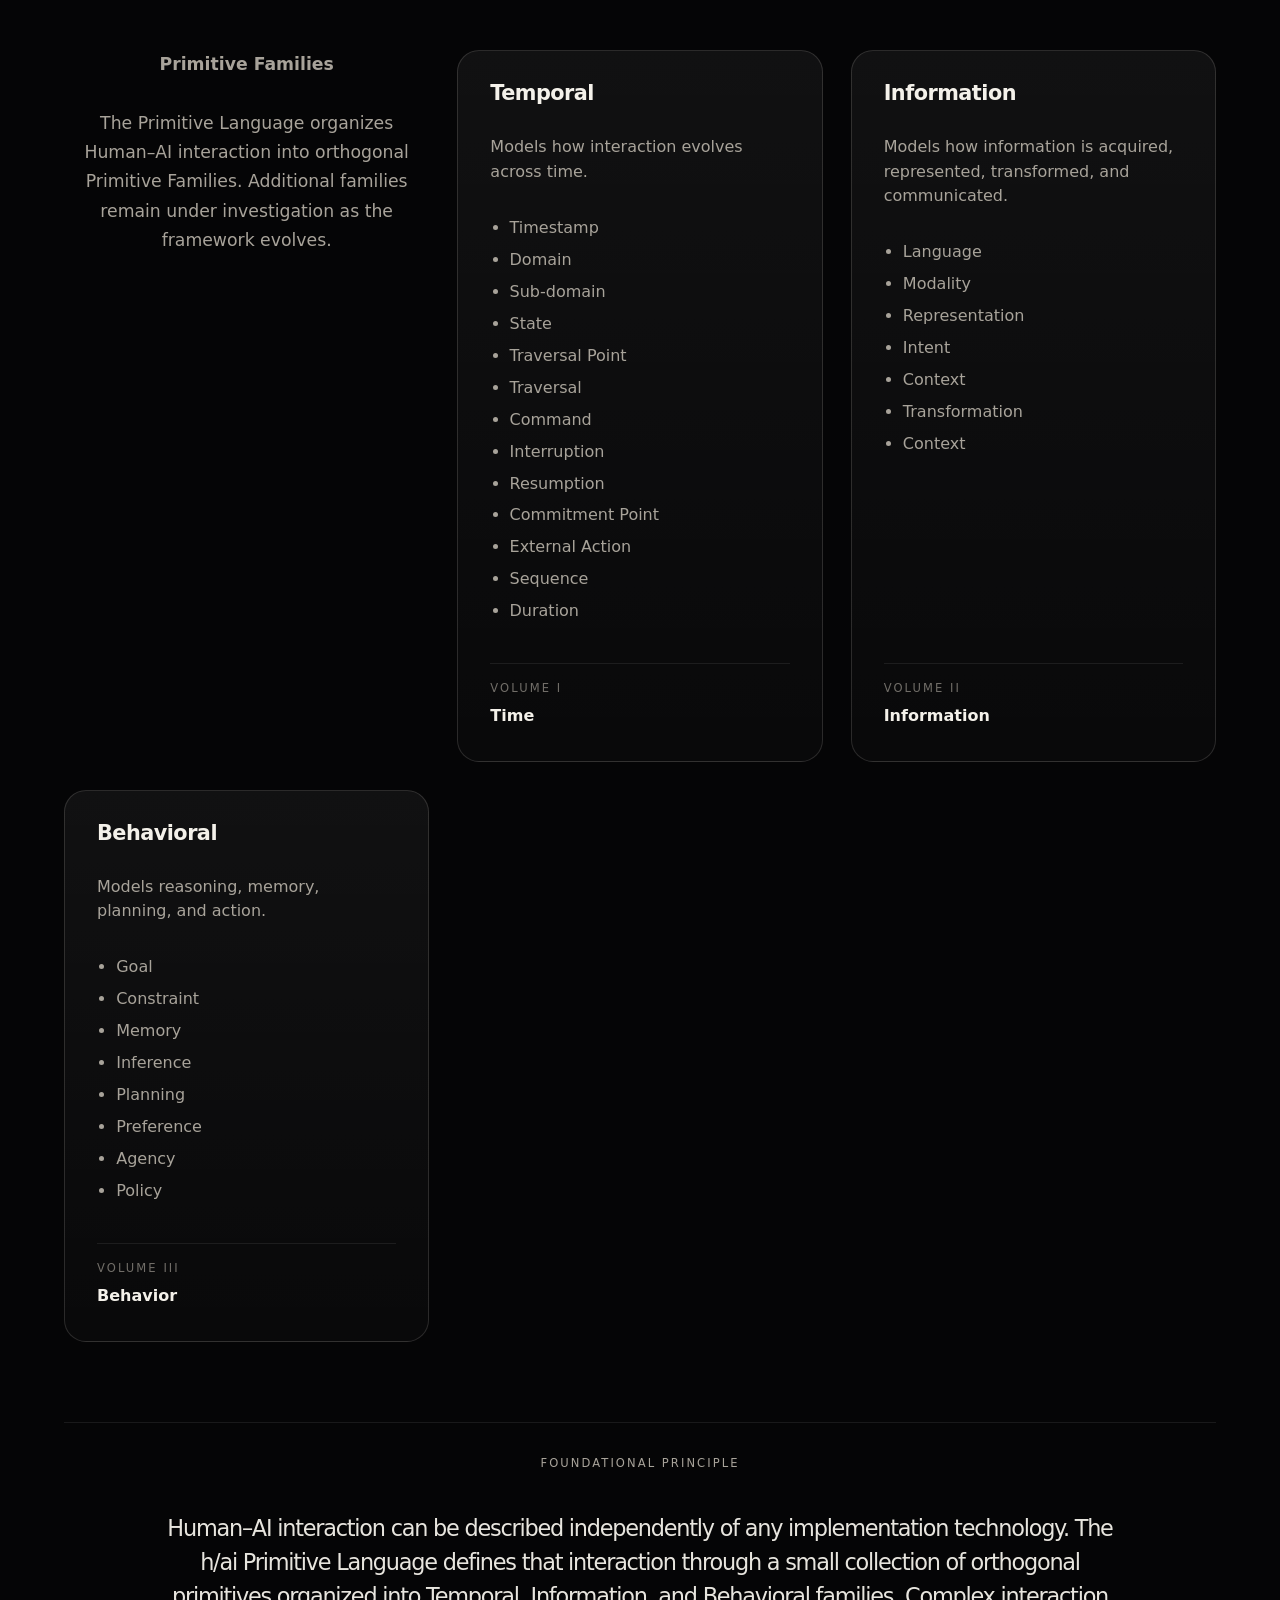
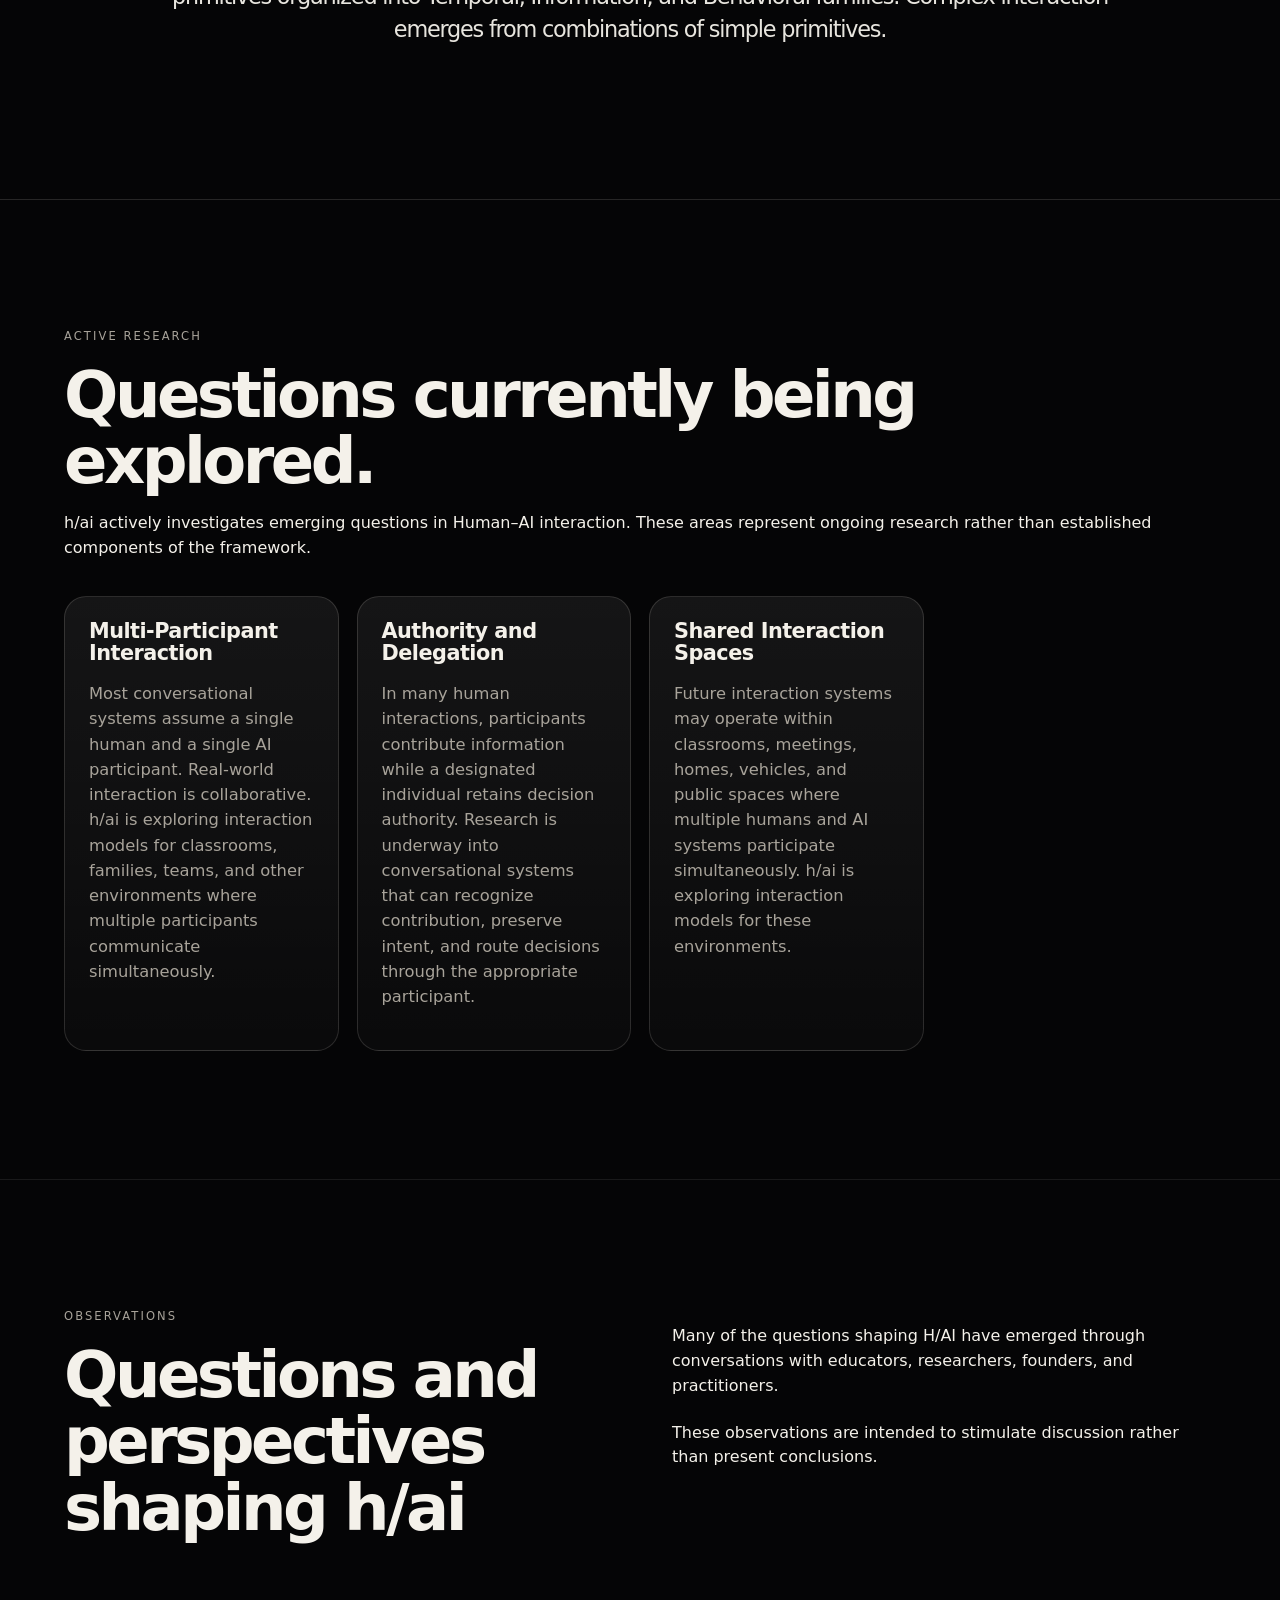
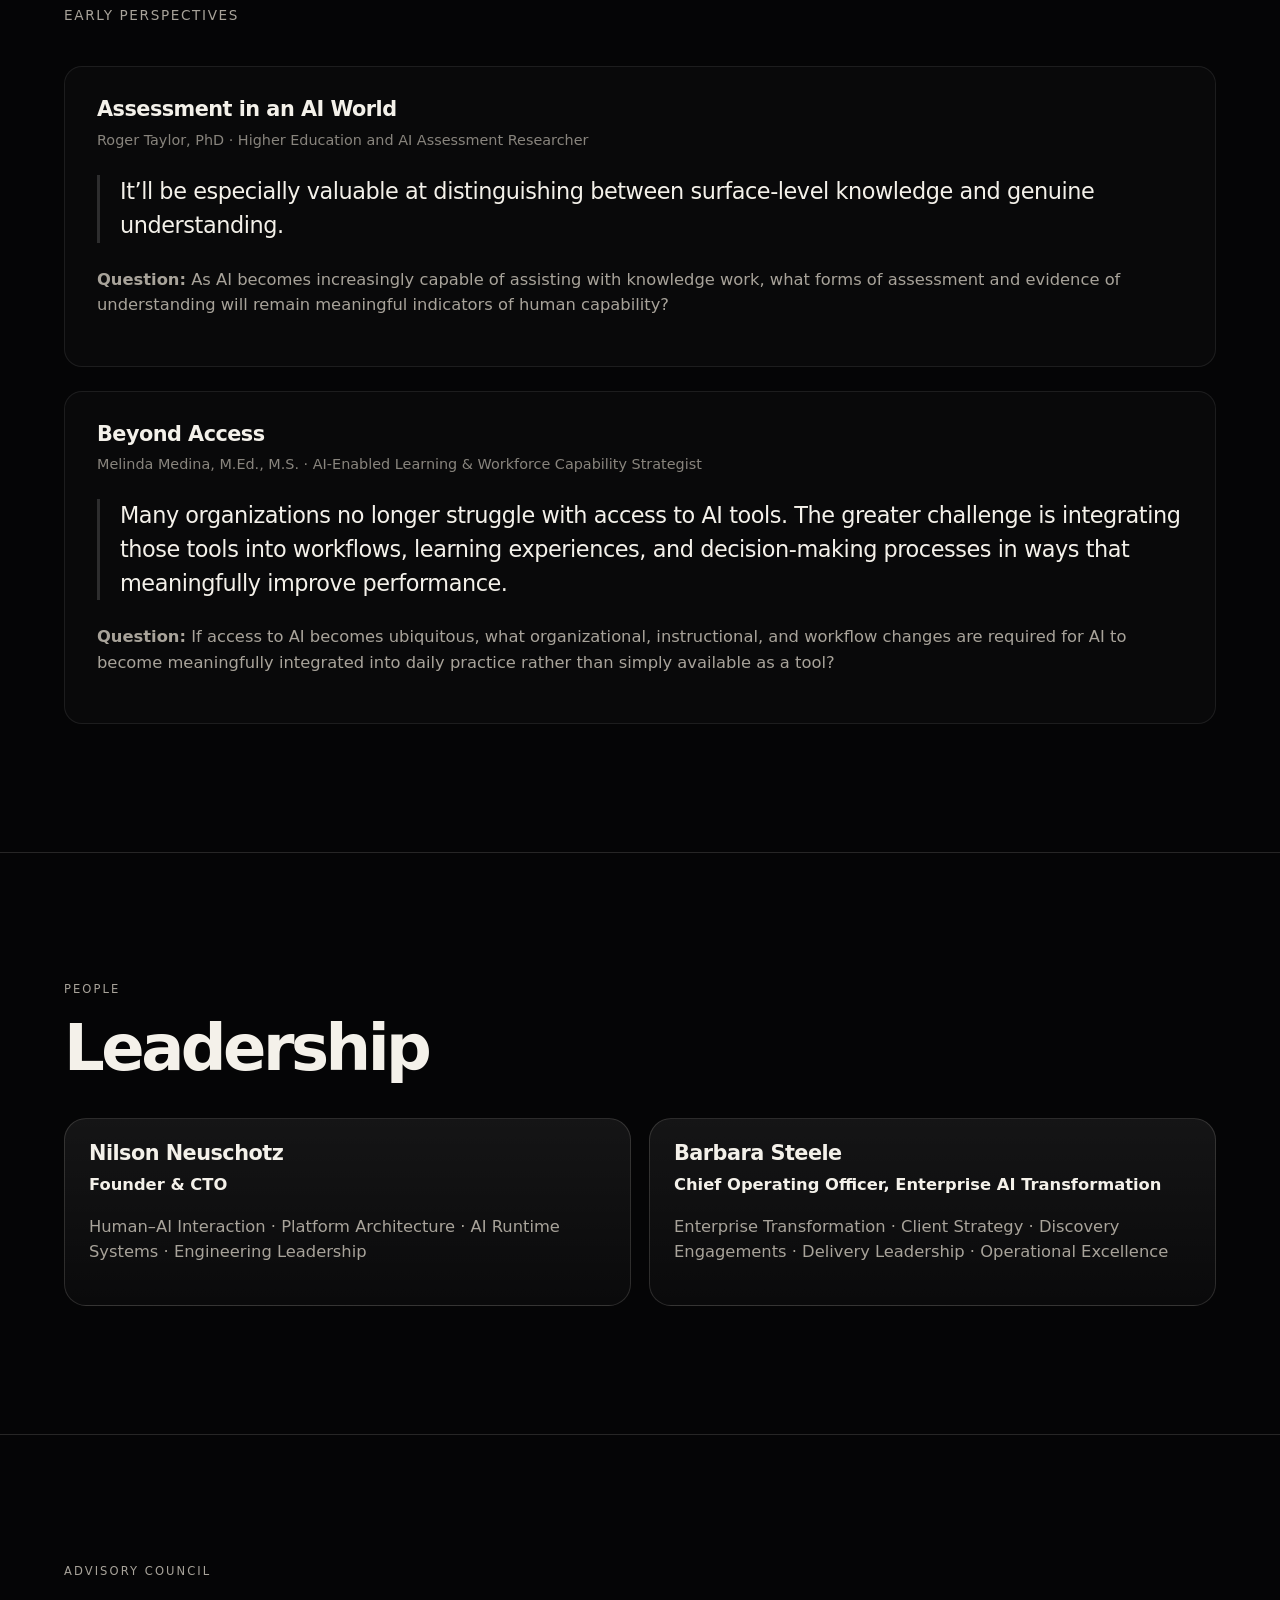
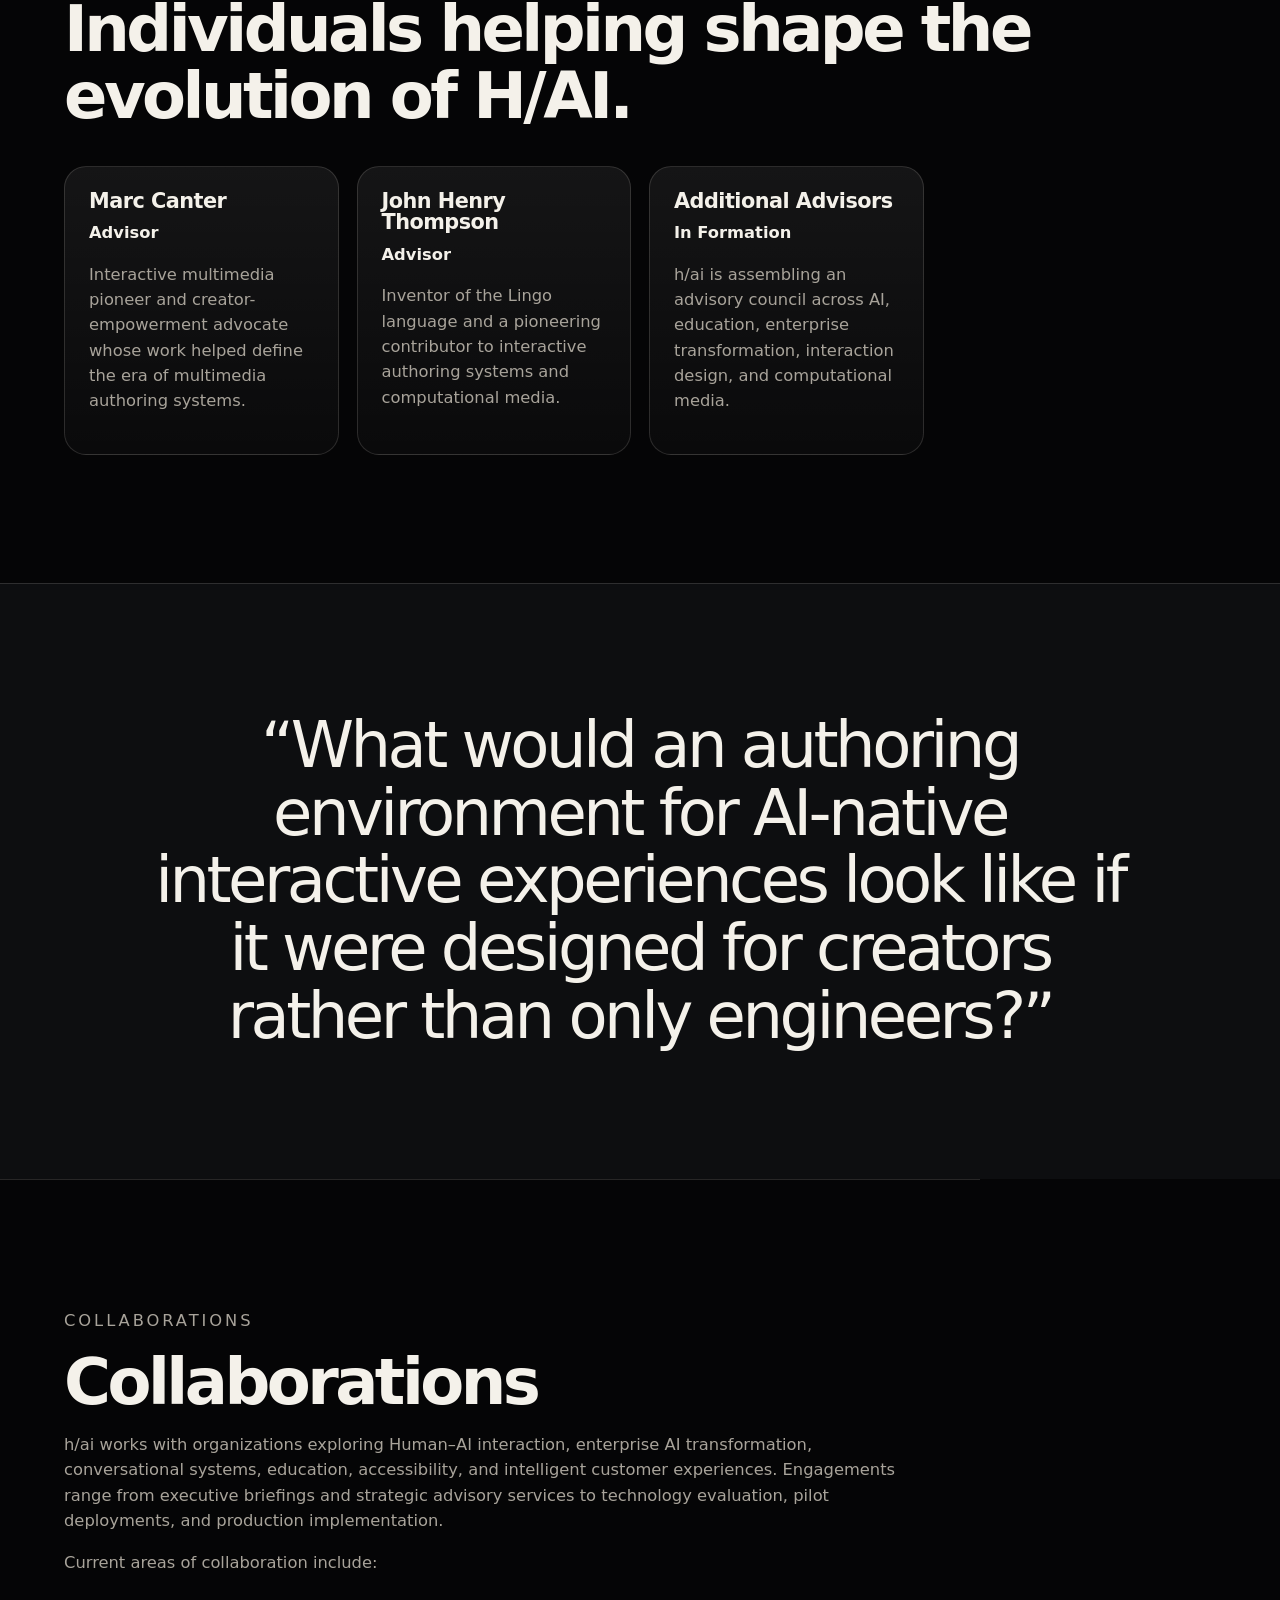
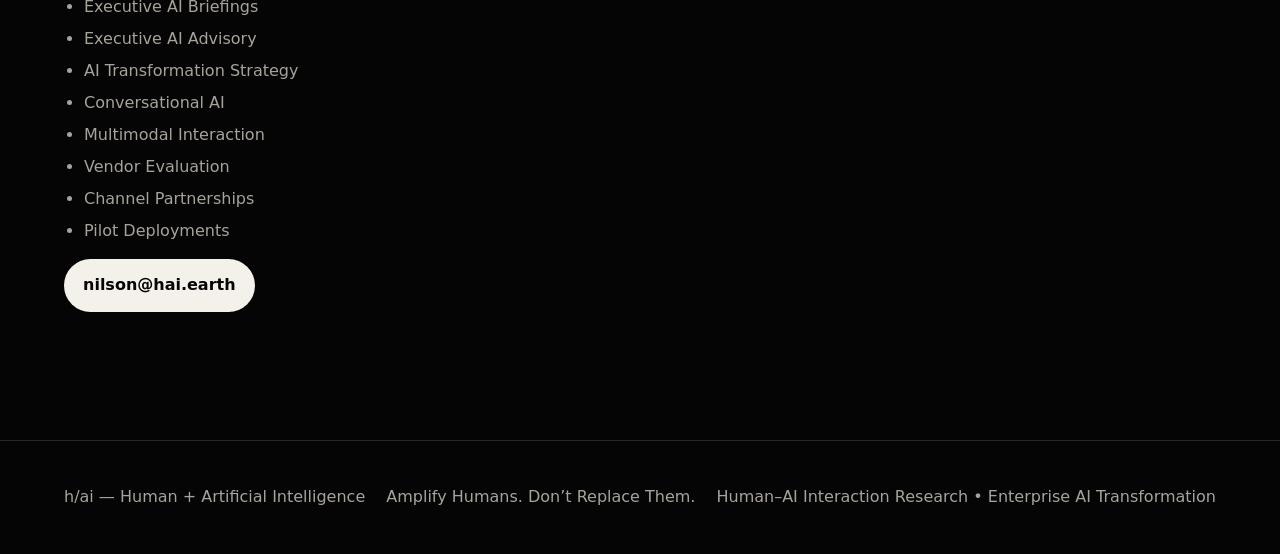
==== commit 45fcac7a: "Updates to copy." ====
--- a/index.html
+++ b/index.html
@@ -11,14 +11,16 @@
     <link rel="canonical" href="https://hai.world"/>
 
     <meta name="description"
-          content="h/ai explores human-centered AI interaction systems, conversational runtimes, AI authoring, and multimodal experiences designed to amplify humans, not replace them."/>
+          content="h/ai explores human-centered AI interaction systems, conversational runtimes, AI authoring, and
+           multimodal experiences designed to amplify humans, not replace them."/>
 
     <!-- Open Graph -->
     <meta property="og:title"
           content="h/ai — Amplify Humans. Don’t Replace Them."/>
 
     <meta property="og:description"
-          content="Human-centered conversational AI systems, interruption-aware interaction, AI authoring, conversational runtimes, and multimodal experiences."/>
+          content="Human-centered conversational AI systems, interruption-aware interaction, AI authoring,
+           conversational runtimes, and multimodal experiences."/>
 
     <meta property="og:type" content="website"/>
 
@@ -69,9 +71,9 @@
         <div class="hero-copy">
             <p class="eyebrow">Human + Artificial Intelligence</p>
             <h1>Amplify Humans.<br/>Don’t Replace Them.</h1>
-            <p class="lede">h/ai is an independent Human–AI interaction initiative focused on conversational systems,
-                enterprise AI transformation, multimodal experiences, and the development of a domain-independent
-                language for Human–AI interaction.</p>
+            <p class="lede">h/ai is an independent Human–AI interaction initiative advancing conversational systems,
+                enterprise AI transformation, and the development of a domain-independent language for
+                intelligent interaction.</p>
             <div class="hero-actions">
                 <a class="button primary" href="#contact">Discuss a use case</a>
                 <a class="button secondary" href="#work">Explore current work</a>
@@ -126,16 +128,12 @@
 
         <div class="body-copy">
             <p>
-                h/ai is an independent Human–AI interaction research and
-                transformation initiative focused on helping people and
-                organizations design, evaluate, and deploy intelligent
-                systems that amplify human capability.
+                h/ai helps organizations design, evaluate, and deploy intelligent systems that amplify human capability.
             </p>
 
             <p>
-                Its work spans foundational research, production systems,
-                enterprise AI transformation, and the development of a
-                domain-independent language for describing Human–AI interaction.
+                Our work spans foundational research, production systems, enterprise transformation, and the development
+                of the H/AI Primitive Language.
             </p>
         </div>
     </section>
@@ -146,12 +144,10 @@
             <h2>Human–AI interaction should adapt to humans.</h2>
         </div>
         <div class="body-copy">
-            <p>h/ai is an independent initiative exploring technologies, systems, and authoring environments that make
-                AI interaction more natural, continuous, contextual, and human.</p>
+            <p>Human–AI systems should adapt to people rather than forcing people to adapt to technology.</p>
             <p>
-                The focus is not replacing people. The focus is amplifying them,
-                individually and collectively, through more natural forms of
-                human-AI collaboration.
+                We believe AI should extend human capability through continuity, context, transparency, and
+                collaboration—not replace human judgment.
             </p>
         </div>
     </section>
@@ -161,14 +157,10 @@
         <h2>AI Transformation</h2>
 
         <p class="research-intro">
-            Organizations increasingly recognize the potential of AI,
-            but selecting technologies is only one part of successful
-            transformation.
-
-            h/ai works with organizations to evaluate emerging AI
-            capabilities, identify meaningful opportunities,
-            design Human–AI interaction systems, and guide
-            production deployment through a vendor-neutral approach.
+            Organizations increasingly recognize AI's potential, but selecting technologies is only one part of
+            successful transformation. h/ai helps organizations evaluate platforms, identify high-value
+            opportunities, design Human–AI interaction systems, and deploy production solutions through a vendor-neutral
+            approach.
         </p>
 
         <div class="cards">
@@ -217,30 +209,27 @@
     </section>
 
     <section id="work" class="section">
-        <p class="eyebrow">Current Initiatives</p>
-        <h2>Current areas of development.</h2>
+        <p class="eyebrow">Current Focus</p>
+        <h2>Current initiatives.</h2>
         <div class="cards">
             <article class="card">
                 <h3>Conversational Runtime Systems</h3>
-                <p>Persistent conversational state, interruption recovery, contextual continuity, branch restoration,
-                    and multimodal orchestration.</p>
+                <p>Runtime architectures supporting persistent state, interruption recovery, contextual continuity, and
+                    multimodal orchestration.</p>
             </article>
             <article class="card">
                 <h3>AI Authoring</h3>
-                <p>Exploring what a modern authoring environment for AI-native interactive experiences could become for
-                    non-technical creators.</p>
+                <p>Exploring authoring environments for AI-native interactive experiences.</p>
             </article>
             <article class="card">
                 <h3>Educational Assessment</h3>
-                <p>Conversational systems for oral defense, adaptive questioning, evidence-of-understanding, transcript
-                    capture, and instructor review.</p>
+                <p>Conversational assessment systems supporting adaptive questioning, oral defense, transcript capture,
+                    and instructor review.</p>
             </article>
             <article class="card">
                 <h3>Primitive Language</h3>
                 <p>
-                    A developing domain-independent vocabulary for describing
-                    temporal structure, information flow, and intelligent behavior
-                    in Human–AI interaction.
+                    A domain-independent language for describing Human–AI interaction.
                 </p>
             </article>
         </div>
@@ -255,15 +244,11 @@
 
             <div class="demonstrations-intro">
                 <p>
-                    Public demonstrations exploring interruption,
-                    recovery, traversal continuity, conversational
-                    memory, and human-directed interaction.
-                </p>
-
-                <p>
-                    Each example documents an active exploration
-                    of conversational runtime systems and
-                    interruption-aware AI.
+                    Public demonstrations illustrating interruption-aware conversational systems and Human–AI interaction.
+                </p>
+
+                <p>
+                    Each demonstration explores a practical capability that informs the evolution of the H/AI framework.
                 </p>
             </div>
         </div>
@@ -343,28 +328,15 @@
 
             <div class="framework-intro">
                 <p>
-
-                    The h/ai Primitive Language is a domain-independent vocabulary for describing Human–AI interaction.
-
-                    Rather than describing specific implementations or technologies,
-                    the framework models interaction itself through a collection of
-                    fundamental primitives.
-
-                </p>
-
-                <p>
-
-                    Those primitives are organized into complementary Primitive Families that describe different
-                    dimensions of Human–AI interaction. Each family models an independent aspect of interaction while
-                    remaining interoperable with every other family. Together they provide a domain-independent
-                    language capable of describing conversational systems, intelligent agents, multimodal interfaces,
-                    robotics, education, accessibility, and other interactive environments.
-
-                    Together, these families provide a common language for describing
-                    Human–AI interaction across conversational systems, education,
-                    robotics, accessibility, adaptive interfaces, authoring systems,
-                    and other interactive environments.
-
+                    The h/ai Primitive Language is a domain-independent language for describing Human–AI interaction
+                    independently of implementation technology.
+                </p>
+
+                <p>
+                    Primitive Families model orthogonal dimensions of Human–AI interaction. Each family models an
+                    independent aspect of interaction while remaining interoperable with the others. Together they form
+                    a domain-independent language for describing conversational systems, intelligent agents, robotics,
+                    education, accessibility, adaptive interfaces, and other interactive environments.
                 </p>
 
                 <div class="framework-meta">
@@ -377,11 +349,8 @@
             <p class="framework-family-intro">
 
                 <strong>Primitive Families</strong><br><br>
-
-                The Primitive Language is an evolving ontology for describing Human–AI interaction.
-
-                The current framework organizes interaction into a set of orthogonal Primitive Families. Additional
-                families are under active investigation as the framework continues to evolve.
+                The Primitive Language organizes Human–AI interaction into orthogonal Primitive Families. Additional
+                families remain under investigation as the framework evolves.
             </p>
 
             <a class="family-card" href="/framework/temporal.html">
@@ -489,27 +458,17 @@
         <h2>Questions currently being explored.</h2>
 
         <p class="research-intro">
-            The following areas are active investigations within h/ai and
-            should be considered exploratory directions rather than formal
-            components of the current framework.
-
-            Many of these questions emerge directly from observing how humans
-            naturally communicate, collaborate, delegate, and make decisions
-            in shared environments.
+            h/ai actively investigates emerging questions in Human–AI interaction. These areas represent ongoing
+            research rather than established components of the framework.
         </p>
 
         <div class="cards">
             <article class="card">
                 <h3>Multi-Participant Interaction</h3>
                 <p>
-                    Most conversational systems assume a one-human,
-                    one-AI interaction model. Real-world interaction
-                    rarely operates this way. Families, classrooms,
-                    teams, and communities often communicate
-                    simultaneously, interrupt one another, contribute
-                    partial information, and collaborate toward shared
-                    outcomes. h/ai is exploring interaction models for
-                    these environments.
+                    Most conversational systems assume a single human and a single AI participant. Real-world
+                    interaction is collaborative. h/ai is exploring interaction models for classrooms, families, teams,
+                    and other environments where multiple participants communicate simultaneously.
                 </p>
             </article>
 
@@ -545,21 +504,18 @@
 
             <div class="observations-intro">
                 <p>
-                    Many of the most important developments surrounding h/ai have
-                    emerged from conversations with educators, researchers,
-                    technologists, founders, and practitioners.
-                </p>
-
-                <p>
-                    The observations below are not presented as conclusions.
-                    They are questions, perspectives, and ideas that appear
-                    increasingly important as human and AI interaction evolves.
+                    Many of the questions shaping H/AI have emerged through conversations with educators, researchers,
+                    founders, and practitioners.
+                </p>
+
+                <p>
+                    These observations are intended to stimulate discussion rather than present conclusions.
                 </p>
             </div>
         </div>
         <div class="observations-grid">
             <p class="observations-label">
-                Initial Contributions
+                Early Perspectives
             </p>
             <article class="observation">
                 <div class="observation-card-header">
@@ -639,7 +595,7 @@
 
     <section id="advisory" class="section">
         <p class="eyebrow">Advisory Council</p>
-        <h2>Advisors and contributors.</h2>
+        <h2>Individuals helping shape the evolution of H/AI.</h2>
 
         <div class="people-grid">
             <article class="person">
@@ -684,14 +640,10 @@
         <h2>Collaborations</h2>
 
         <p>
-            h/ai partners with organizations exploring Human–AI interaction,
-            h/ai partners with organizations exploring Human–AI
-            interaction, enterprise AI transformation, conversational
-            systems, education, accessibility, and intelligent customer
-            experiences.
-
-            Engagements range from executive briefings and strategic
-            advisory services to technology evaluation, pilot
+            h/ai works with organizations exploring Human–AI interaction, enterprise AI transformation,
+            conversational systems, education, accessibility, and intelligent customer experiences.
+
+            Engagements range from executive briefings and strategic advisory services to technology evaluation, pilot
             deployments, and production implementation.
         </p>
 
@@ -715,7 +667,7 @@
 <footer>
     <p>h/ai — Human + Artificial Intelligence</p>
     <p>Amplify Humans. Don’t Replace Them.</p>
-    <p>Independent Human–AI Interaction Research and Enterprise AI Transformation</p>
+    <p>Human–AI Interaction Research • Enterprise AI Transformation</p>
 </footer>
 
 <script src="script.js"></script>
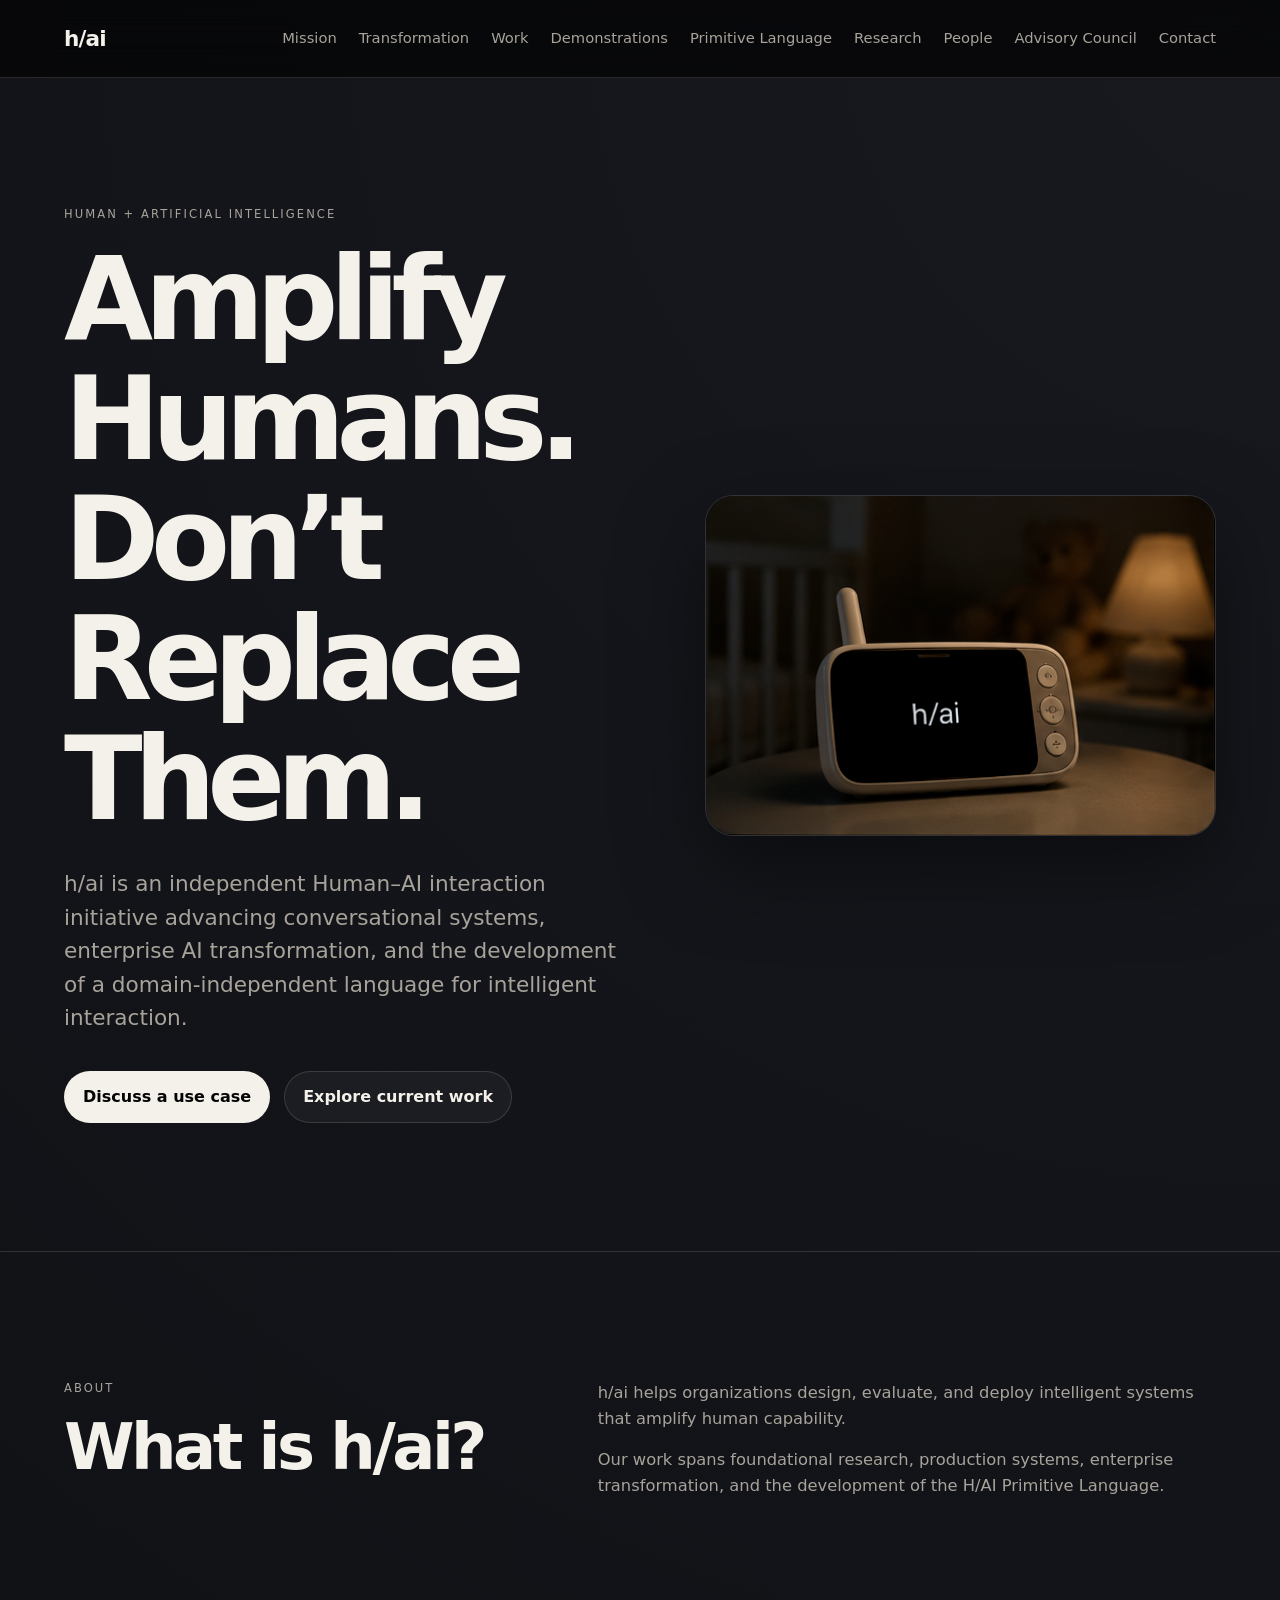
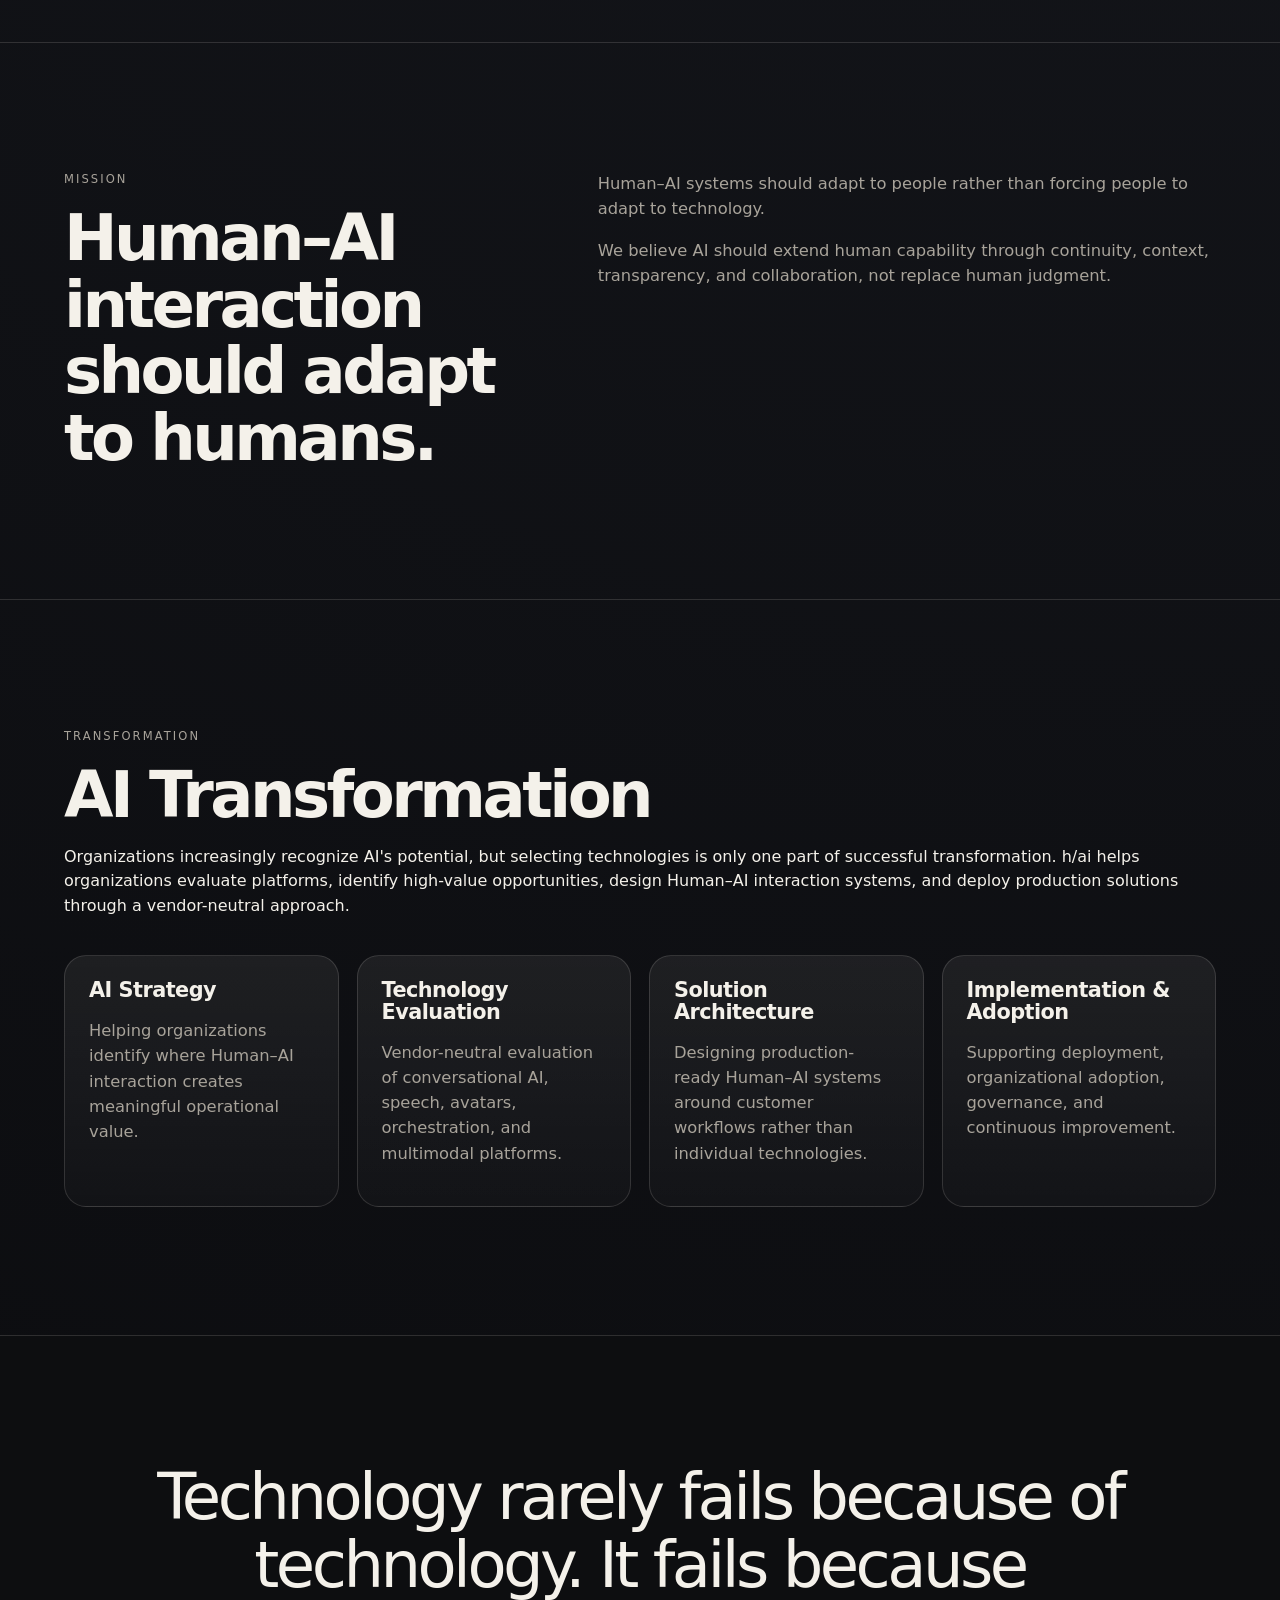
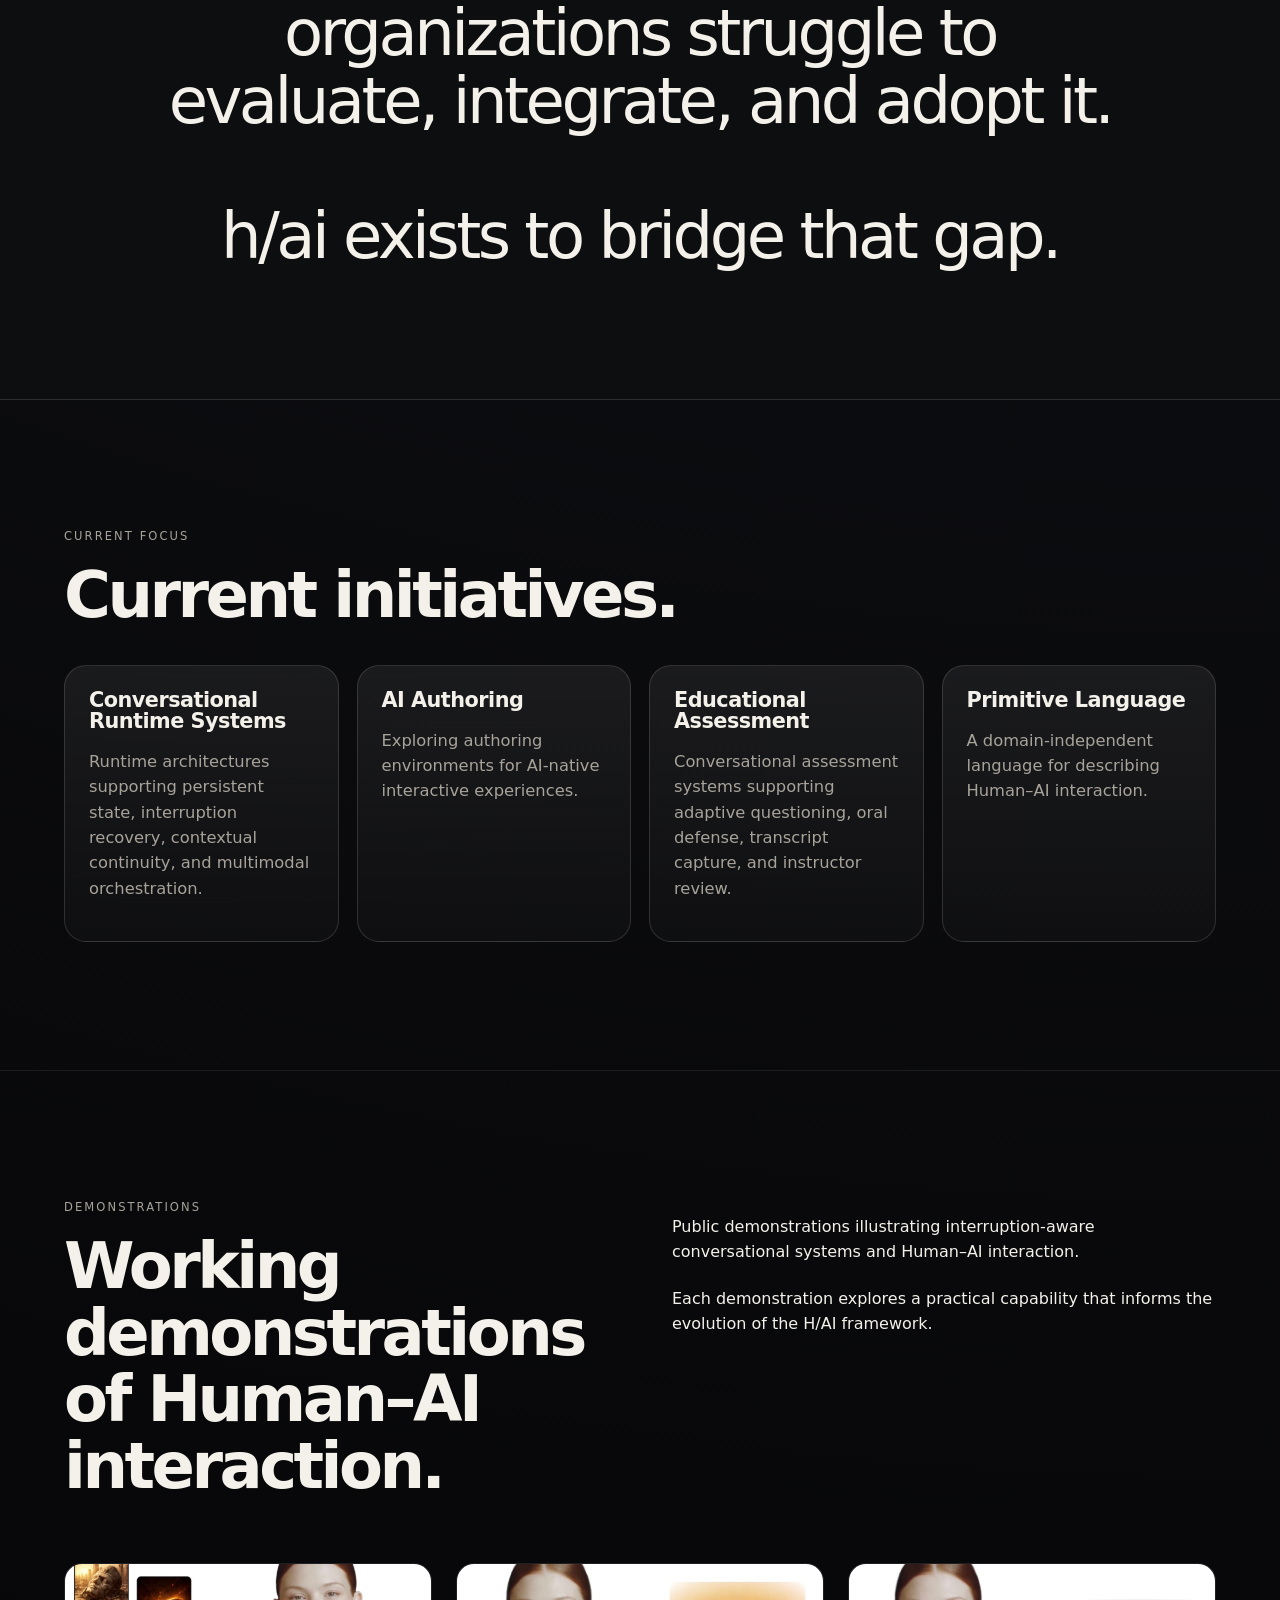
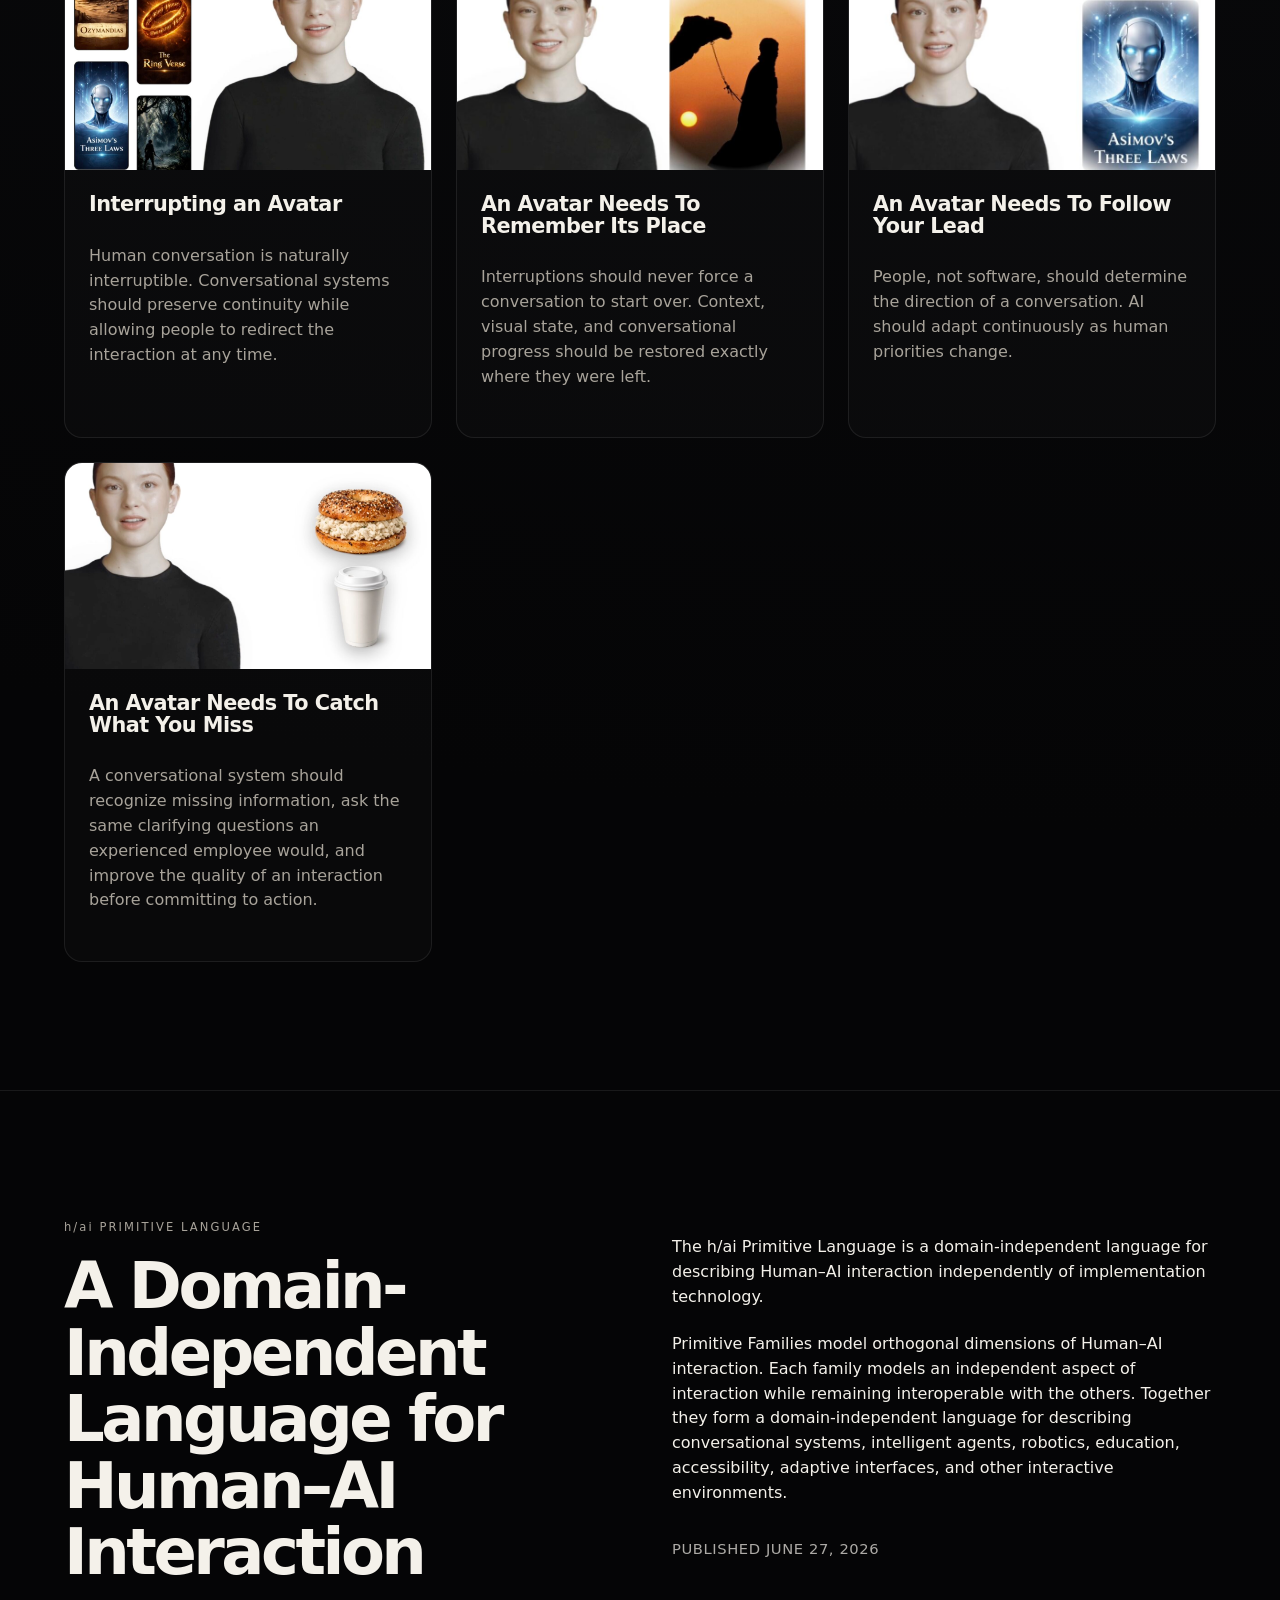
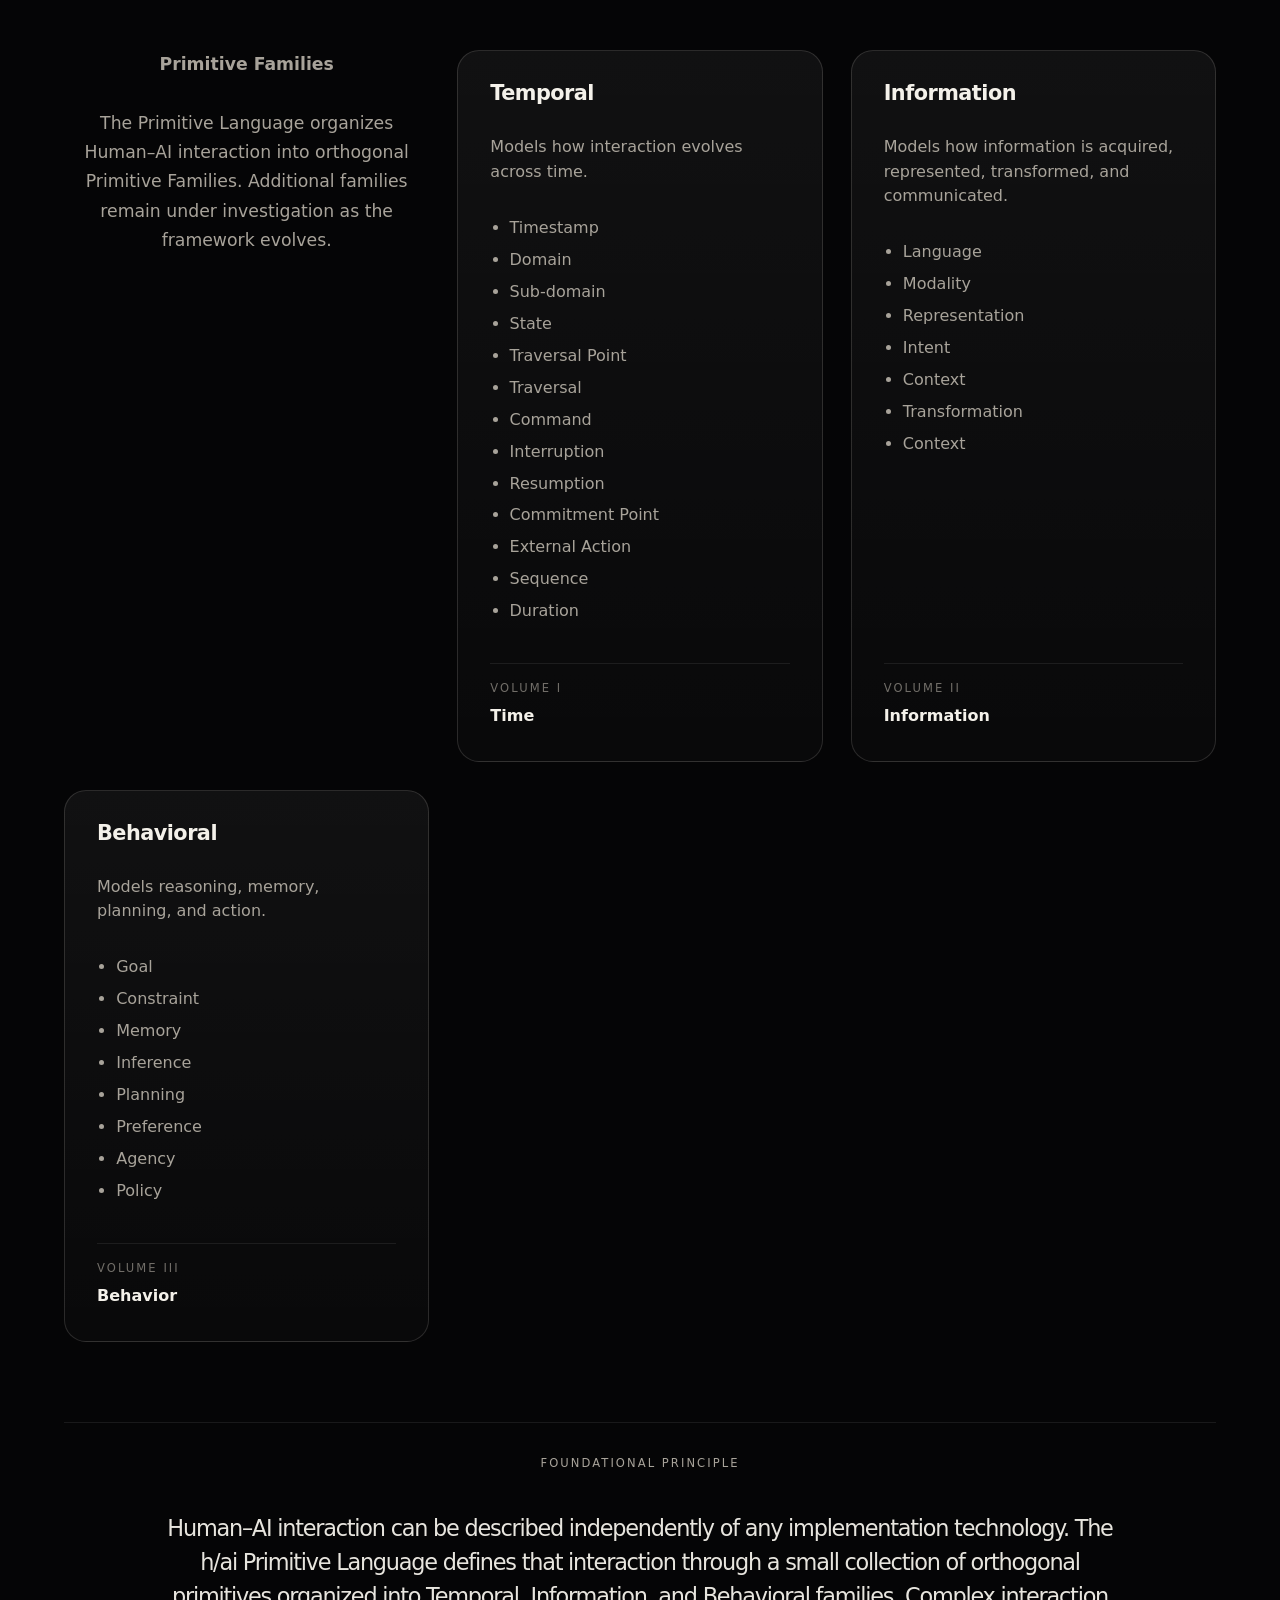
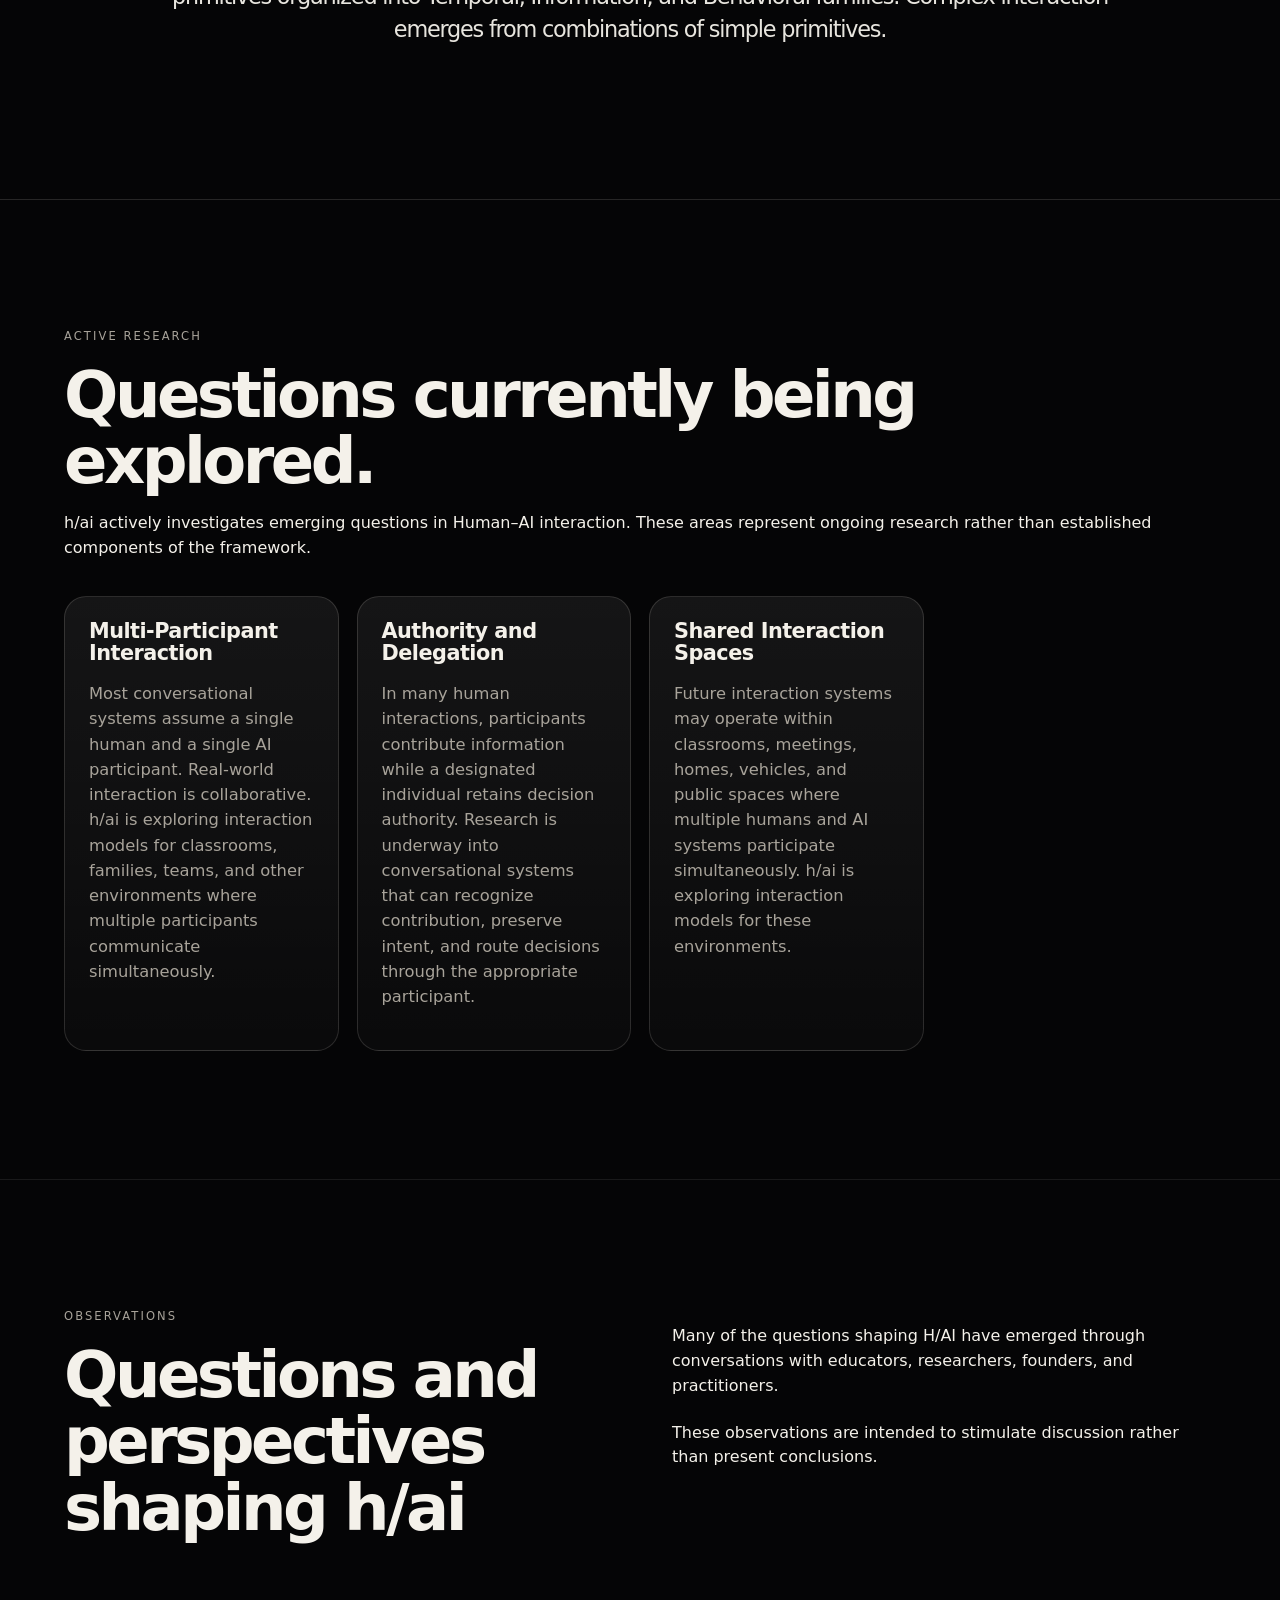
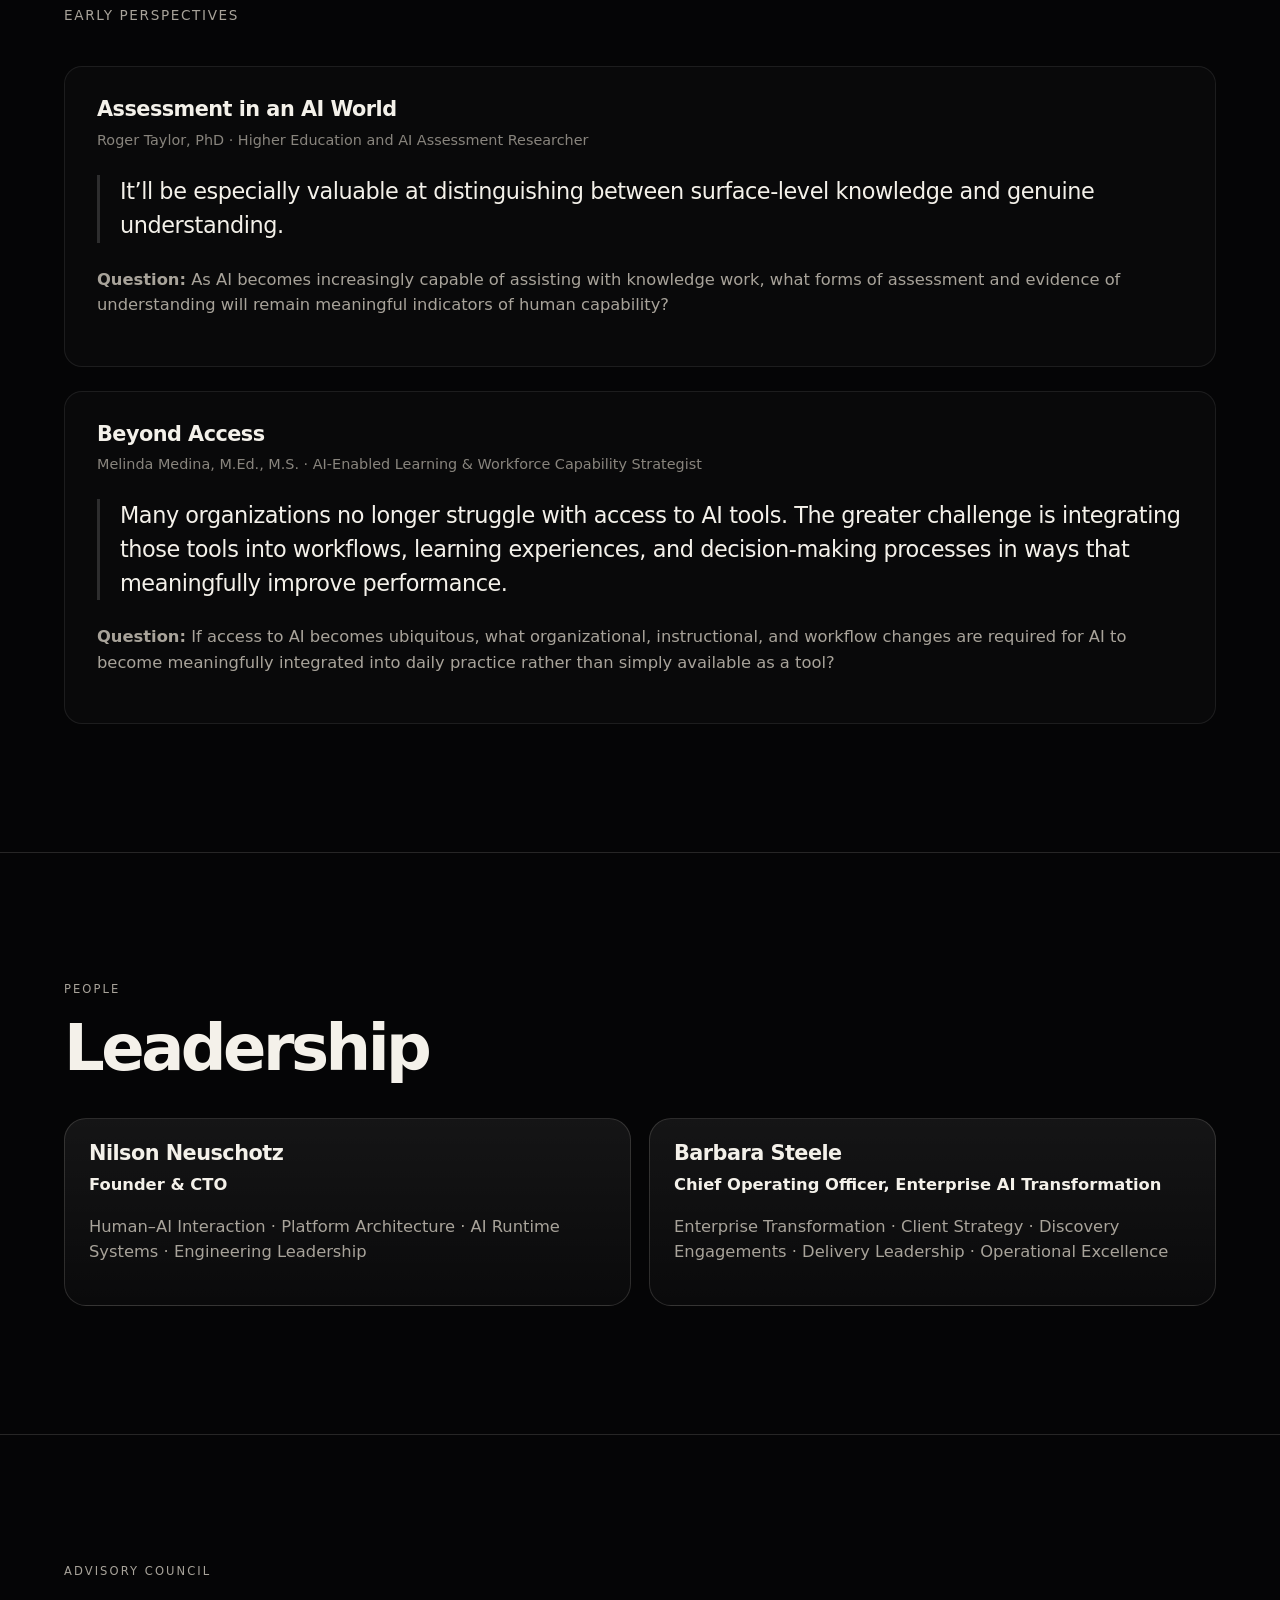
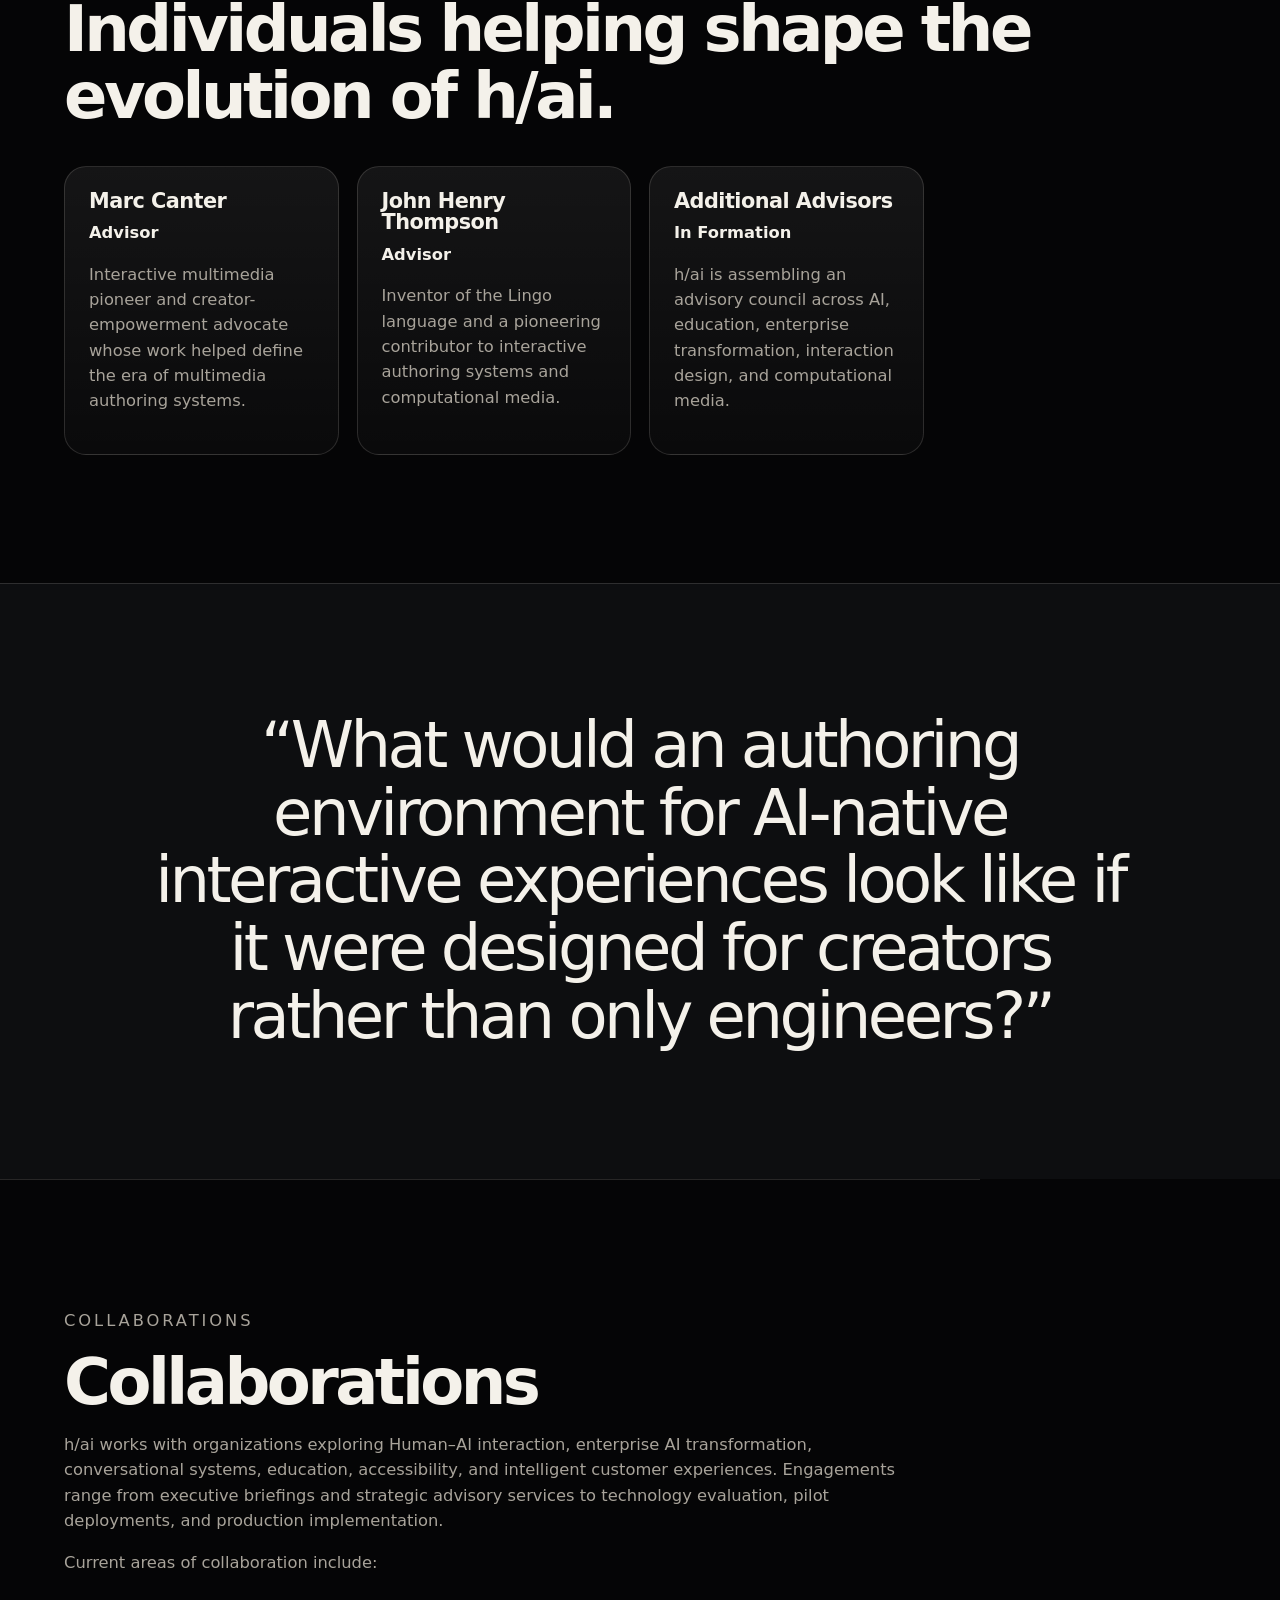
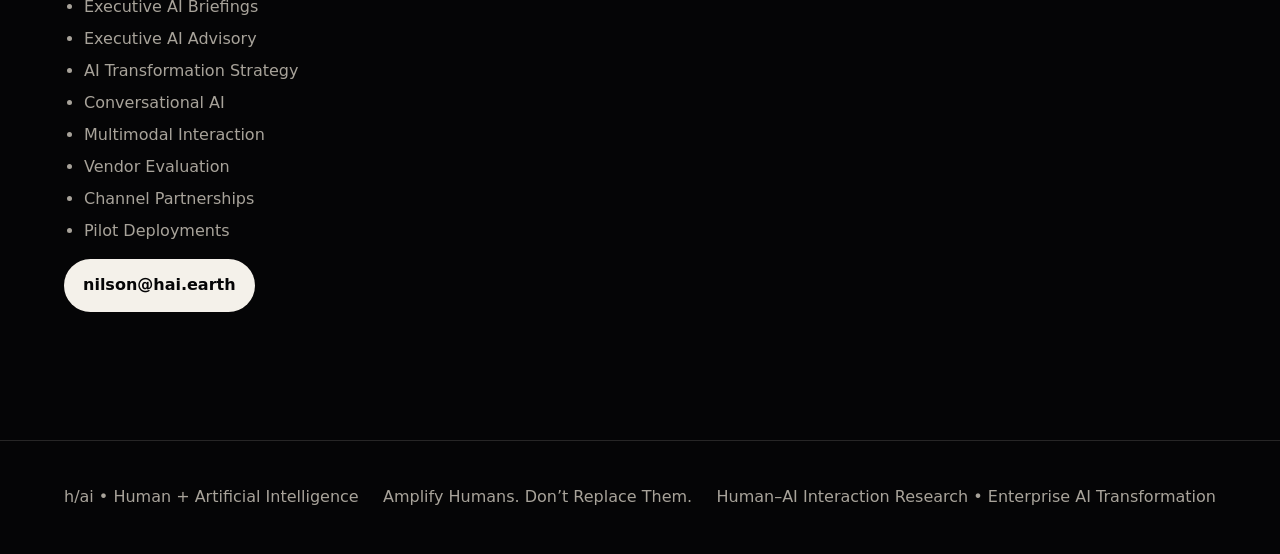
==== commit fa41f0fd: "index.html updates." ====
--- a/index.html
+++ b/index.html
@@ -147,7 +147,7 @@
             <p>Human–AI systems should adapt to people rather than forcing people to adapt to technology.</p>
             <p>
                 We believe AI should extend human capability through continuity, context, transparency, and
-                collaboration—not replace human judgment.
+                collaboration, not replace human judgment.
             </p>
         </div>
     </section>
@@ -595,7 +595,7 @@
 
     <section id="advisory" class="section">
         <p class="eyebrow">Advisory Council</p>
-        <h2>Individuals helping shape the evolution of H/AI.</h2>
+        <h2>Individuals helping shape the evolution of h/ai.</h2>
 
         <div class="people-grid">
             <article class="person">
@@ -641,9 +641,8 @@
 
         <p>
             h/ai works with organizations exploring Human–AI interaction, enterprise AI transformation,
-            conversational systems, education, accessibility, and intelligent customer experiences.
-
-            Engagements range from executive briefings and strategic advisory services to technology evaluation, pilot
+            conversational systems, education, accessibility, and intelligent customer experiences. Engagements range
+            from executive briefings and strategic advisory services to technology evaluation, pilot
             deployments, and production implementation.
         </p>
 
@@ -665,7 +664,7 @@
 </main>
 
 <footer>
-    <p>h/ai — Human + Artificial Intelligence</p>
+    <p>h/ai • Human + Artificial Intelligence</p>
     <p>Amplify Humans. Don’t Replace Them.</p>
     <p>Human–AI Interaction Research • Enterprise AI Transformation</p>
 </footer>
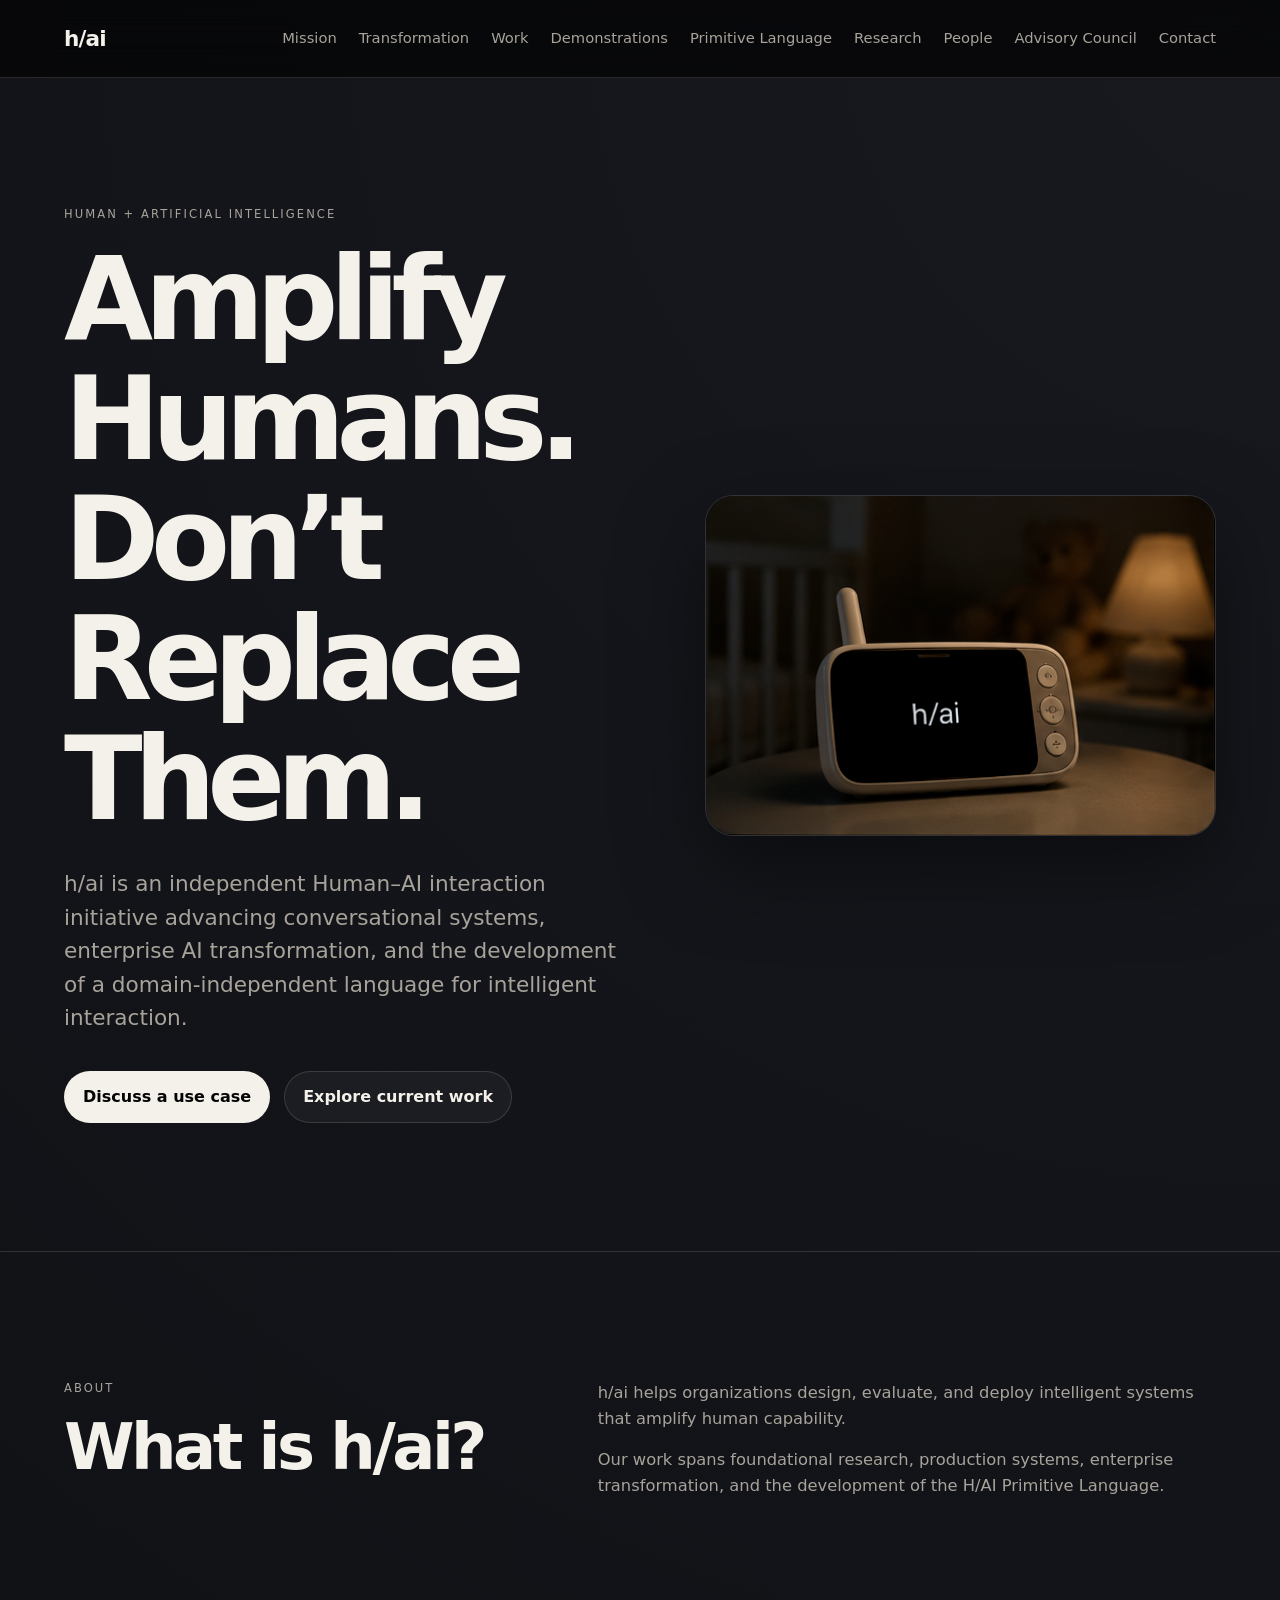
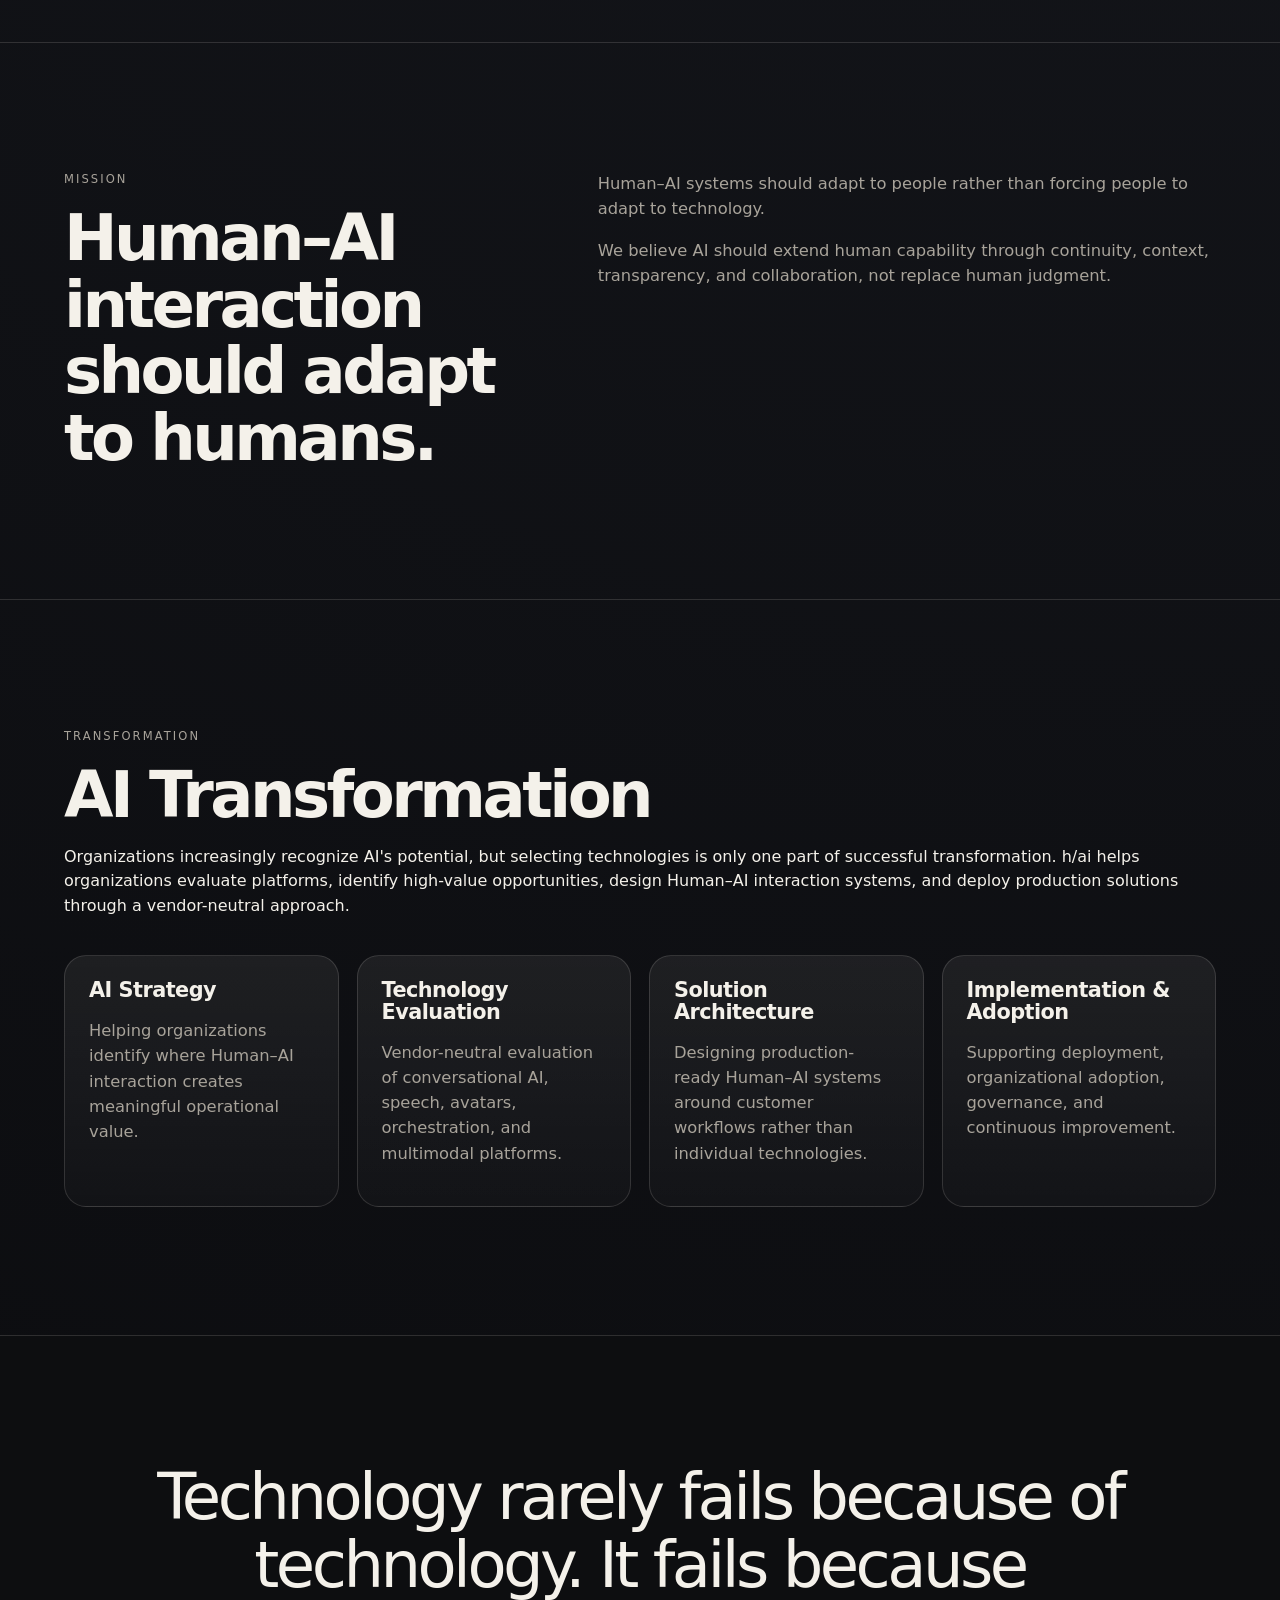
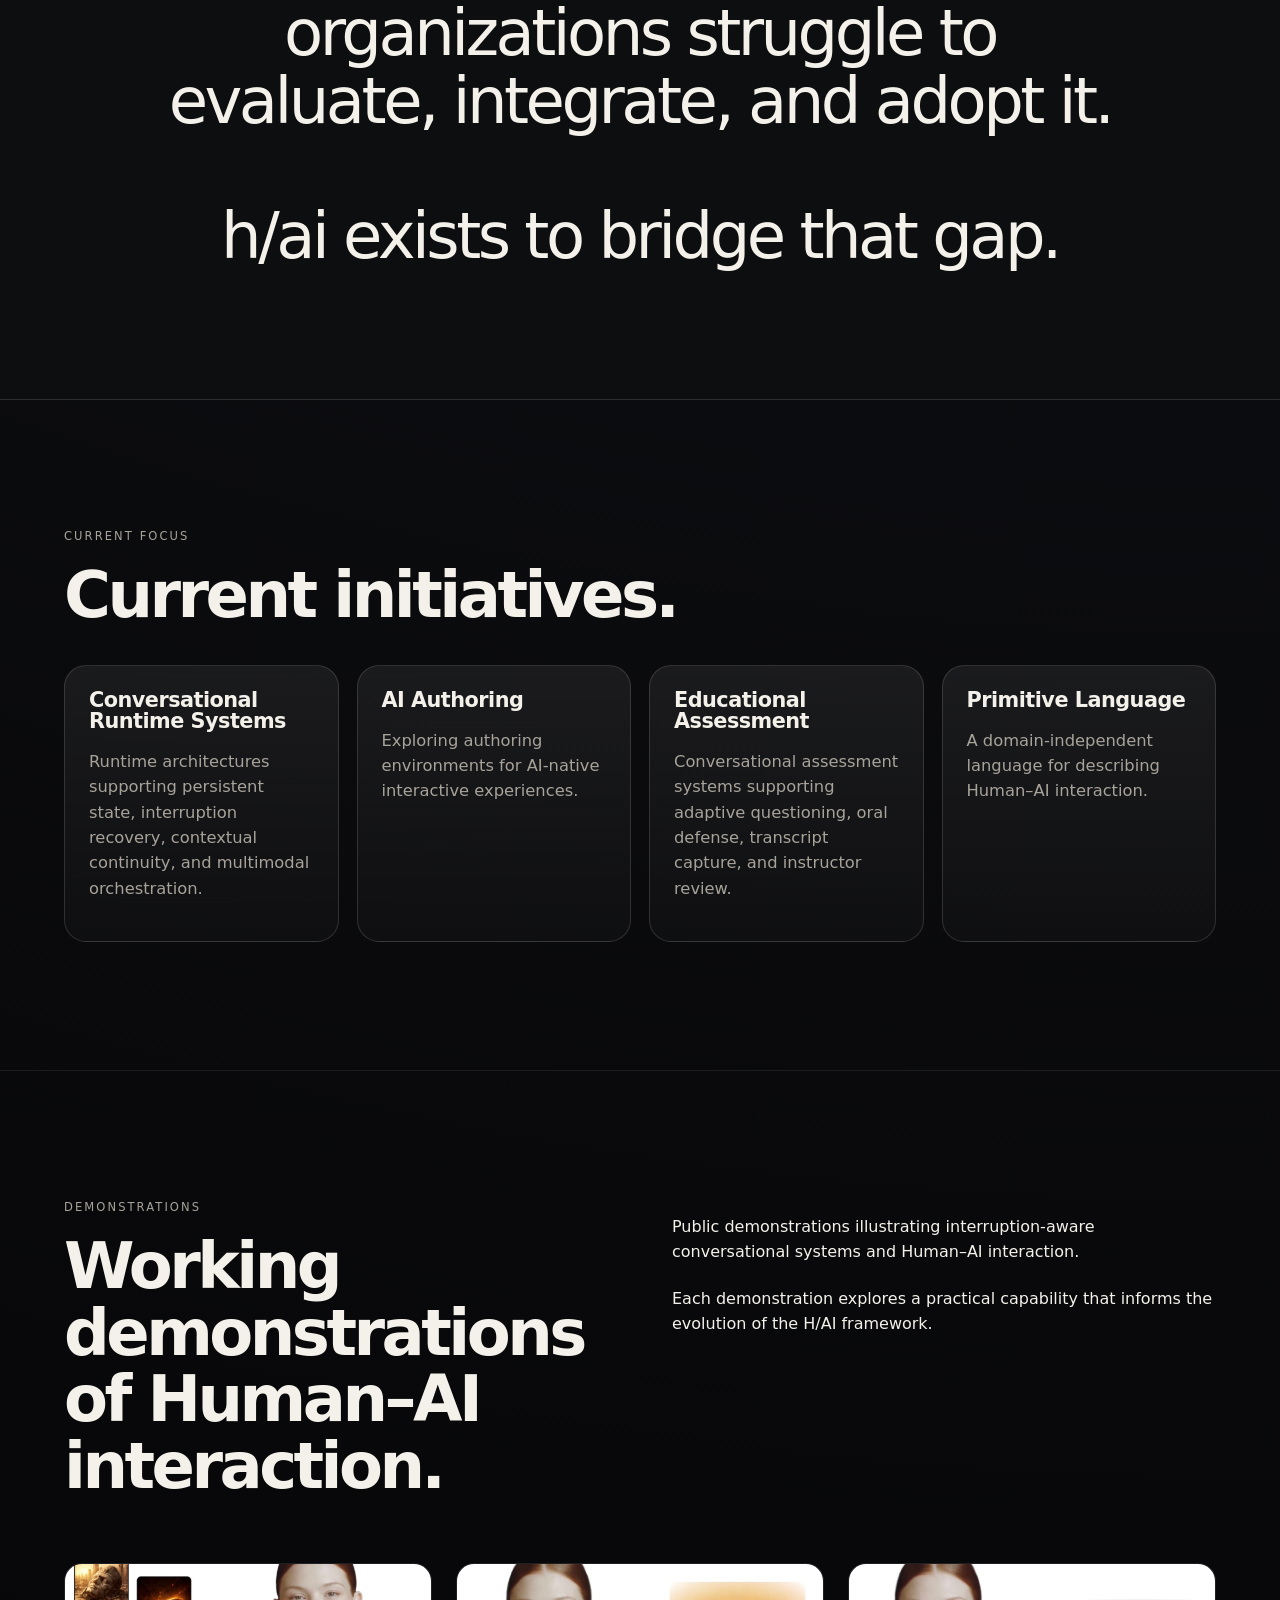
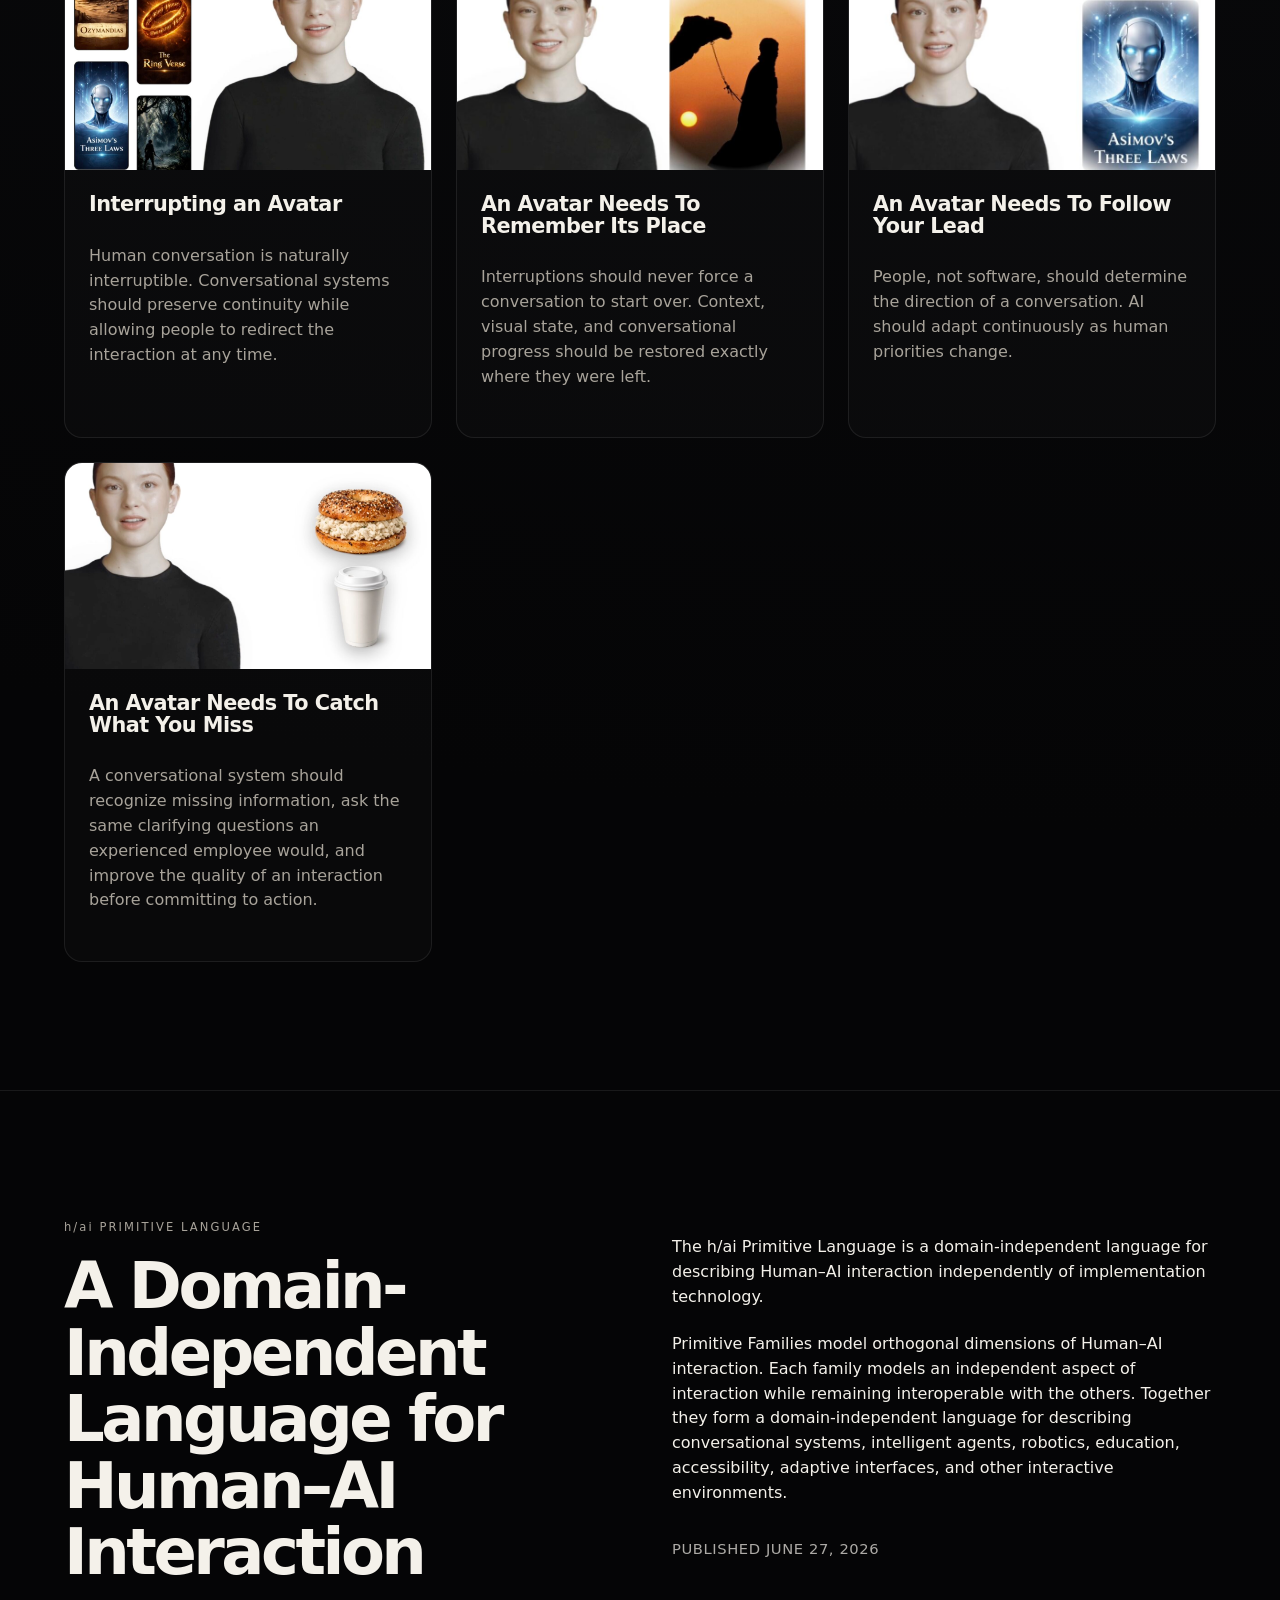
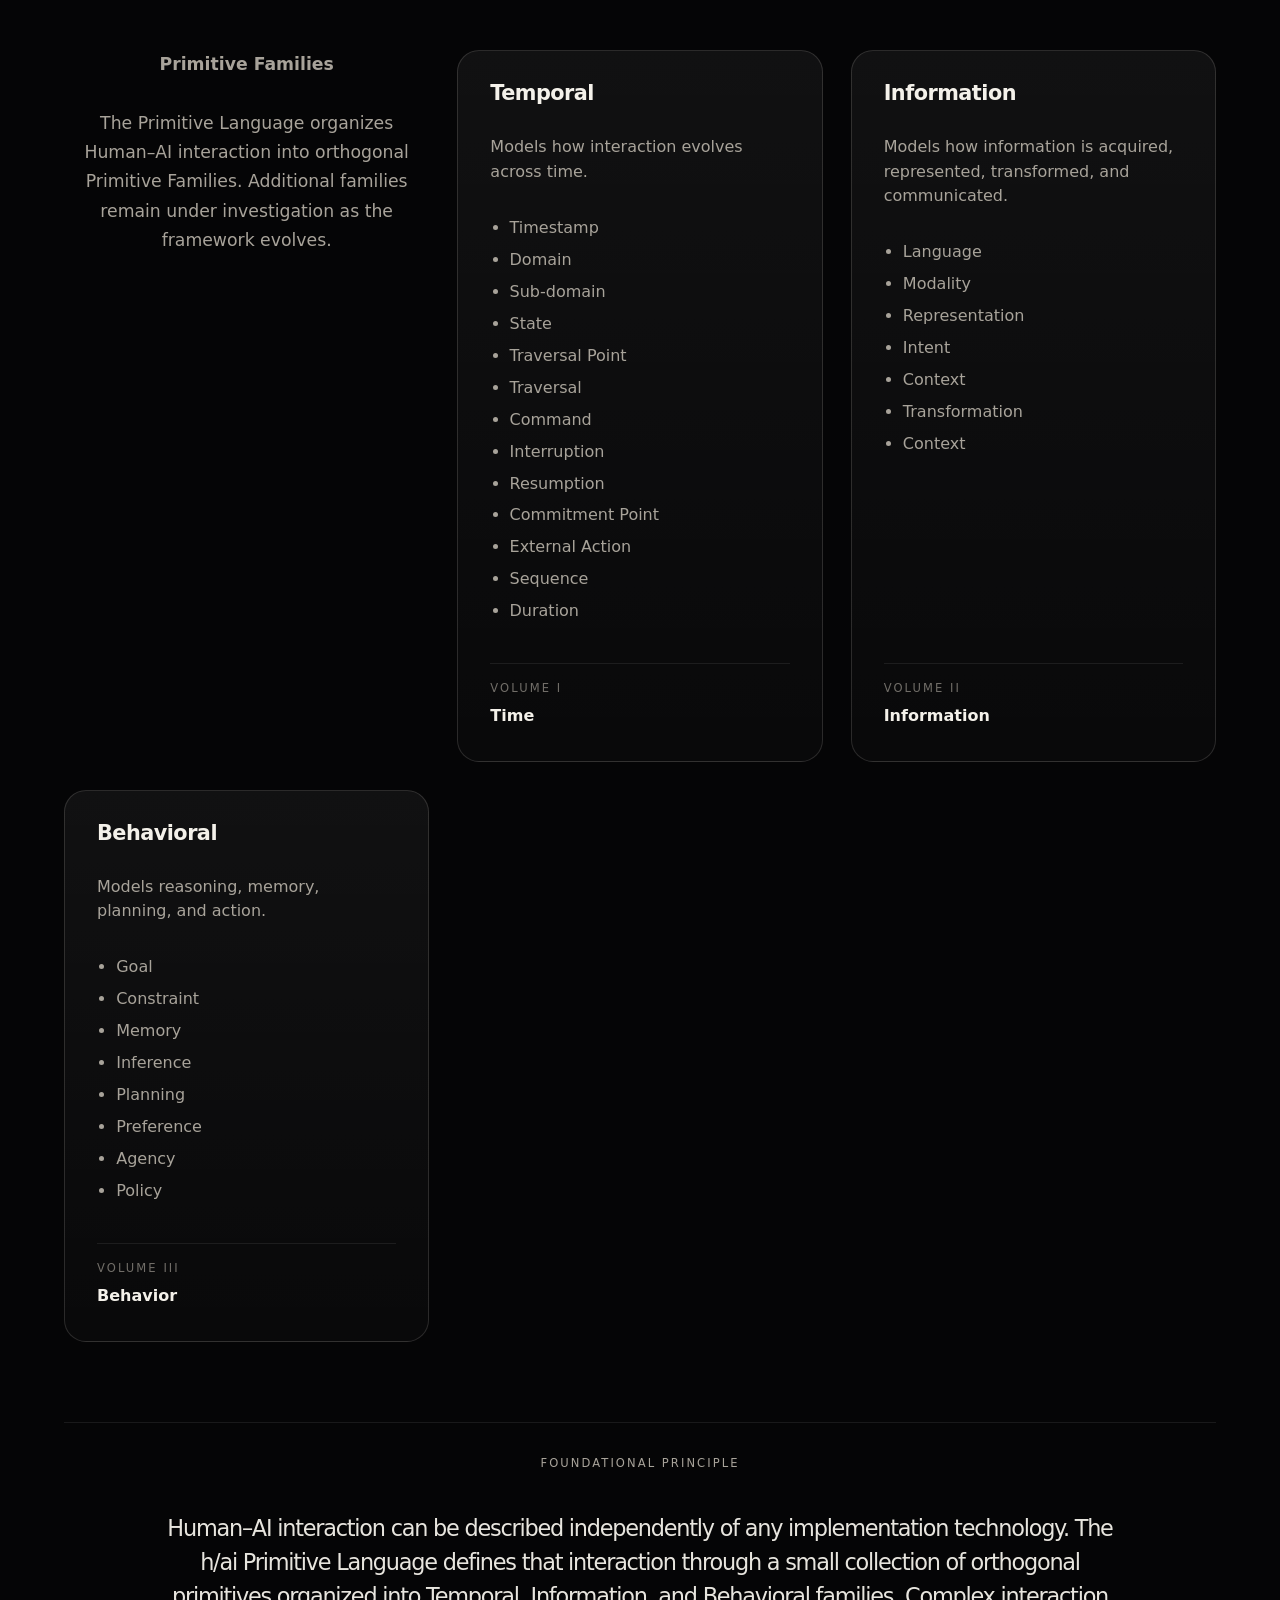
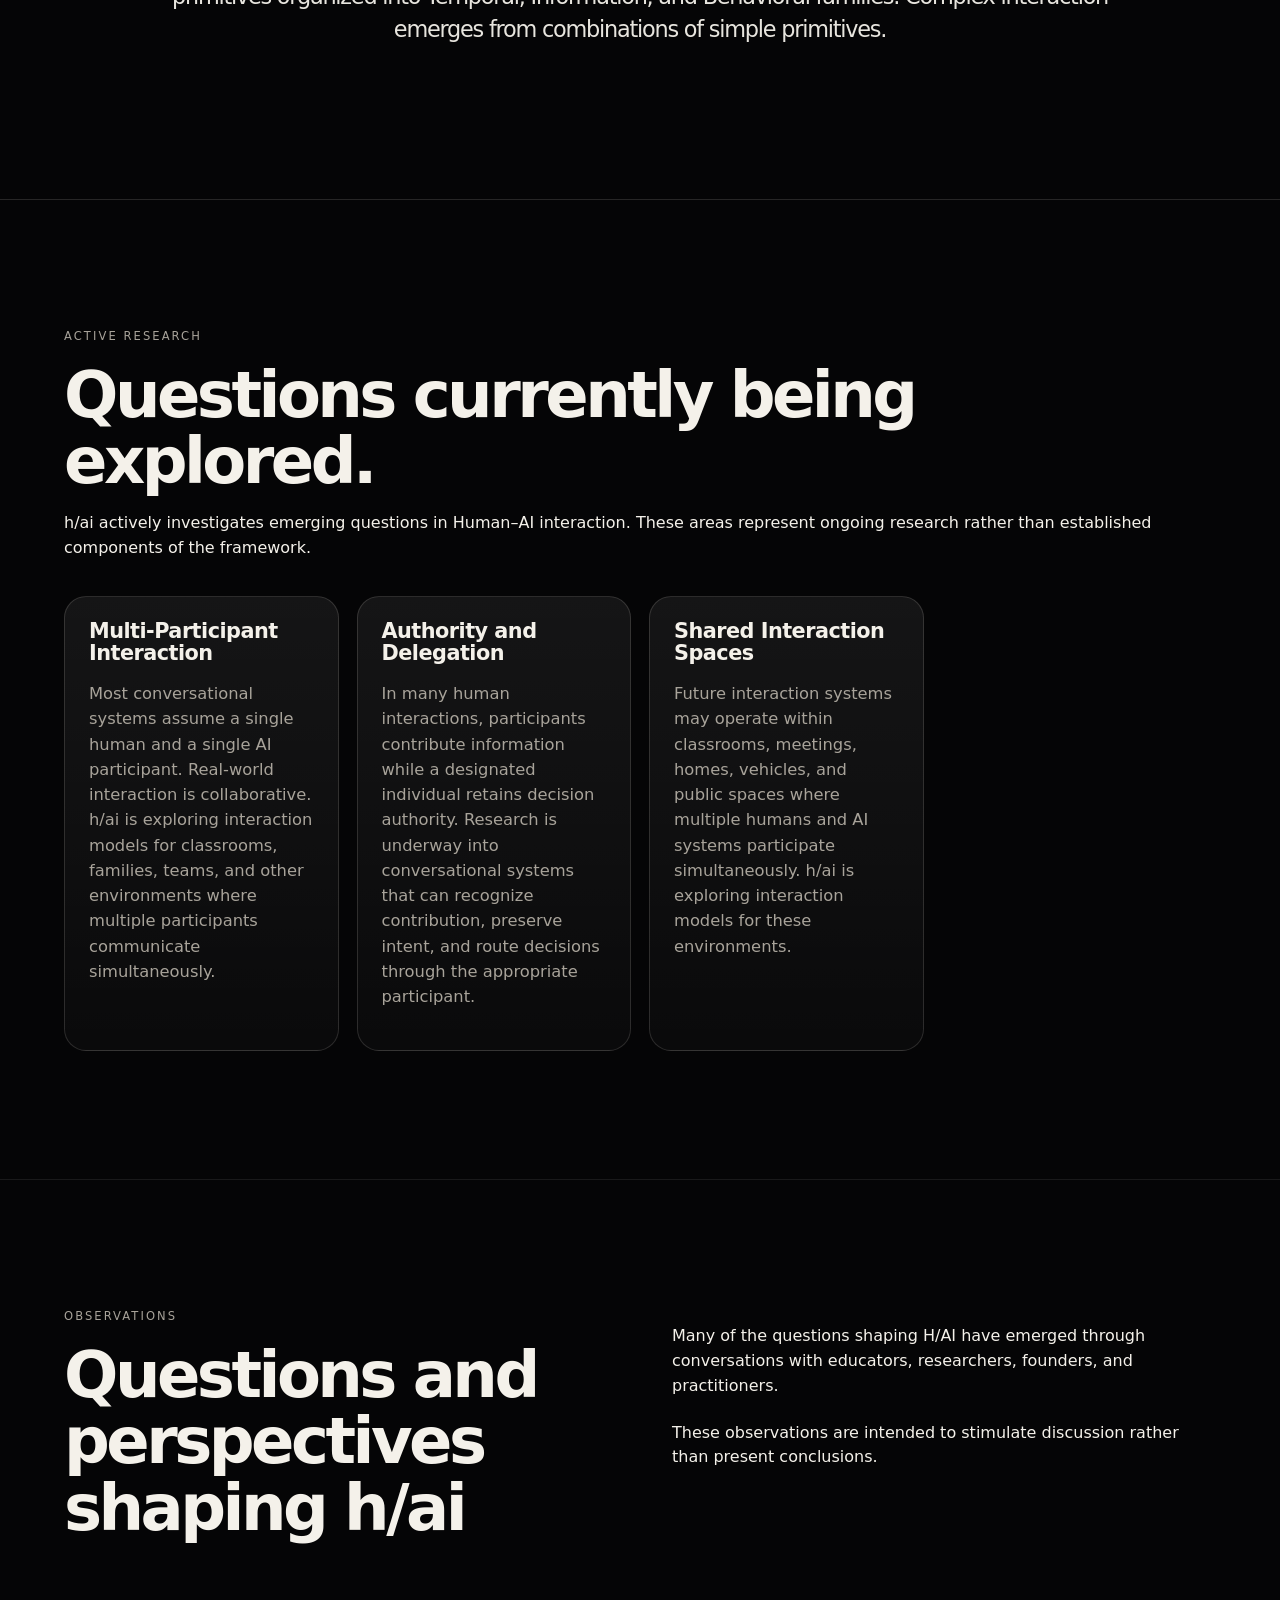
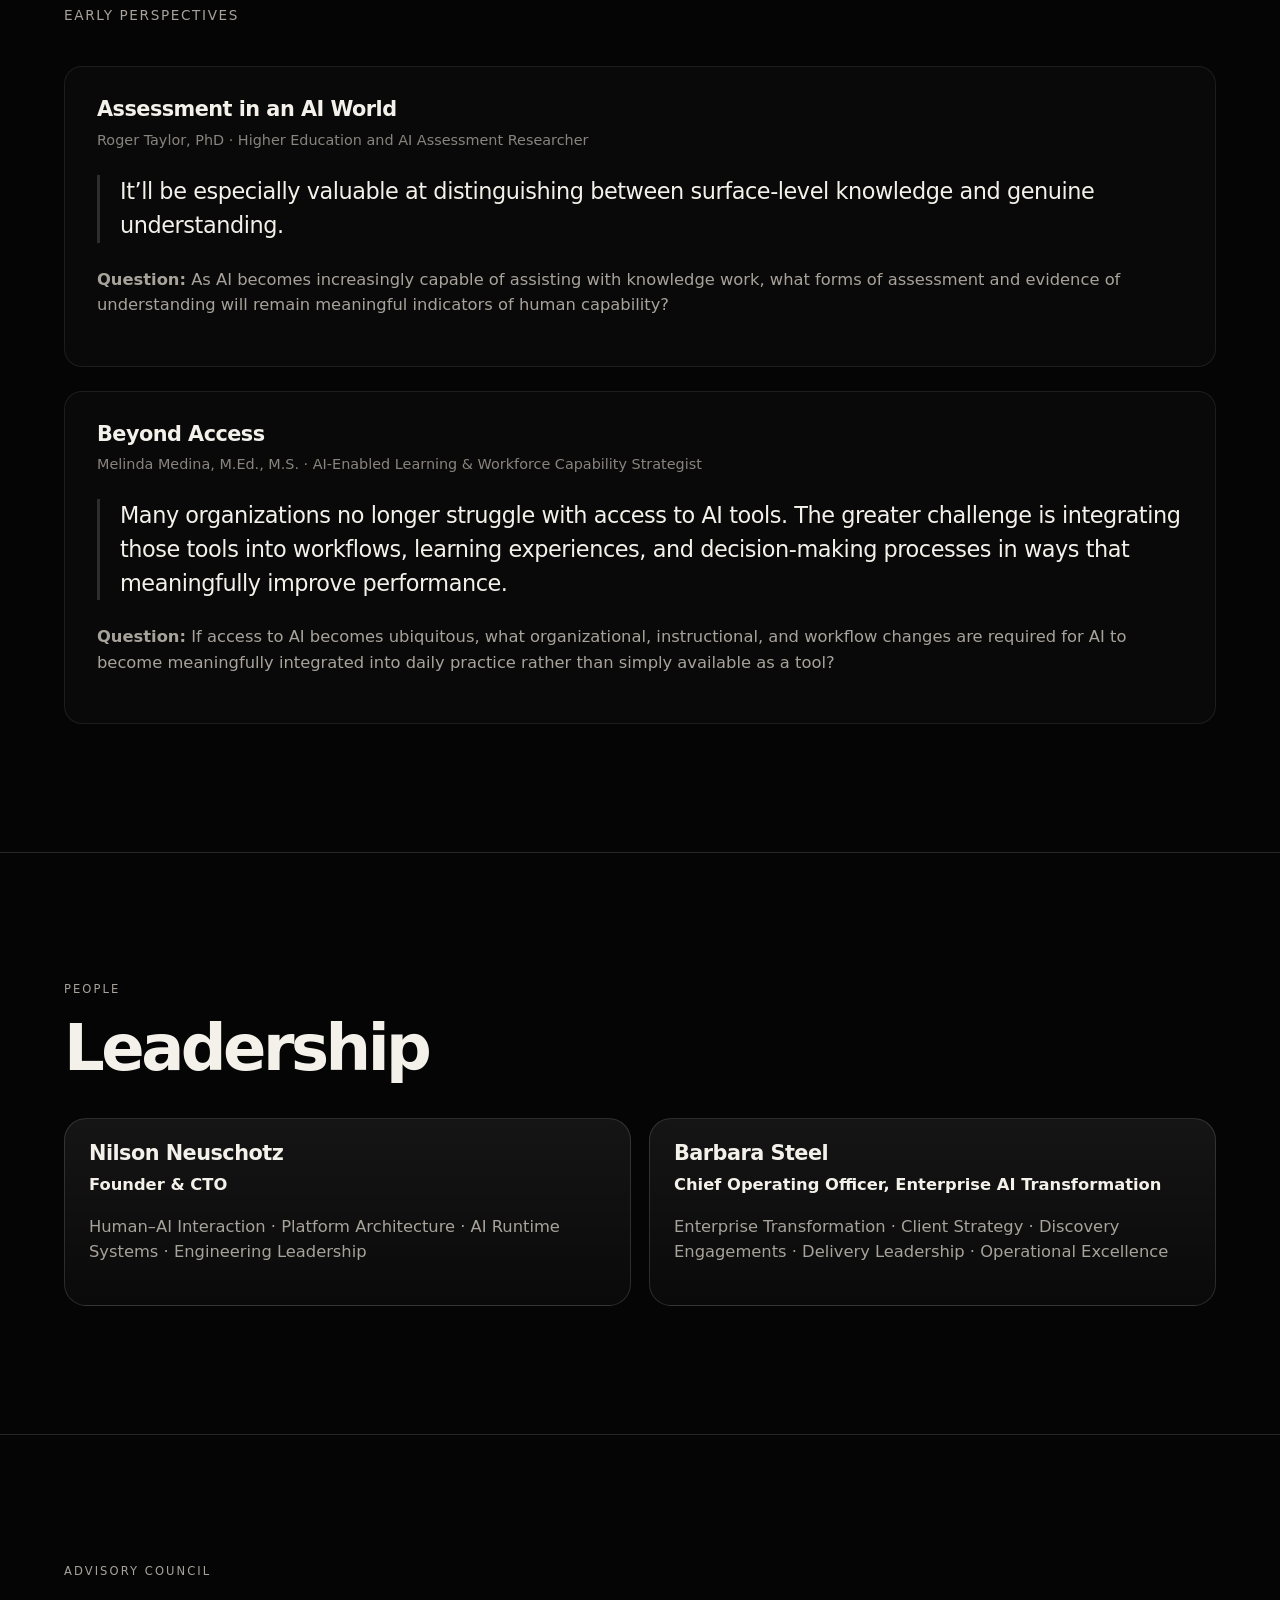
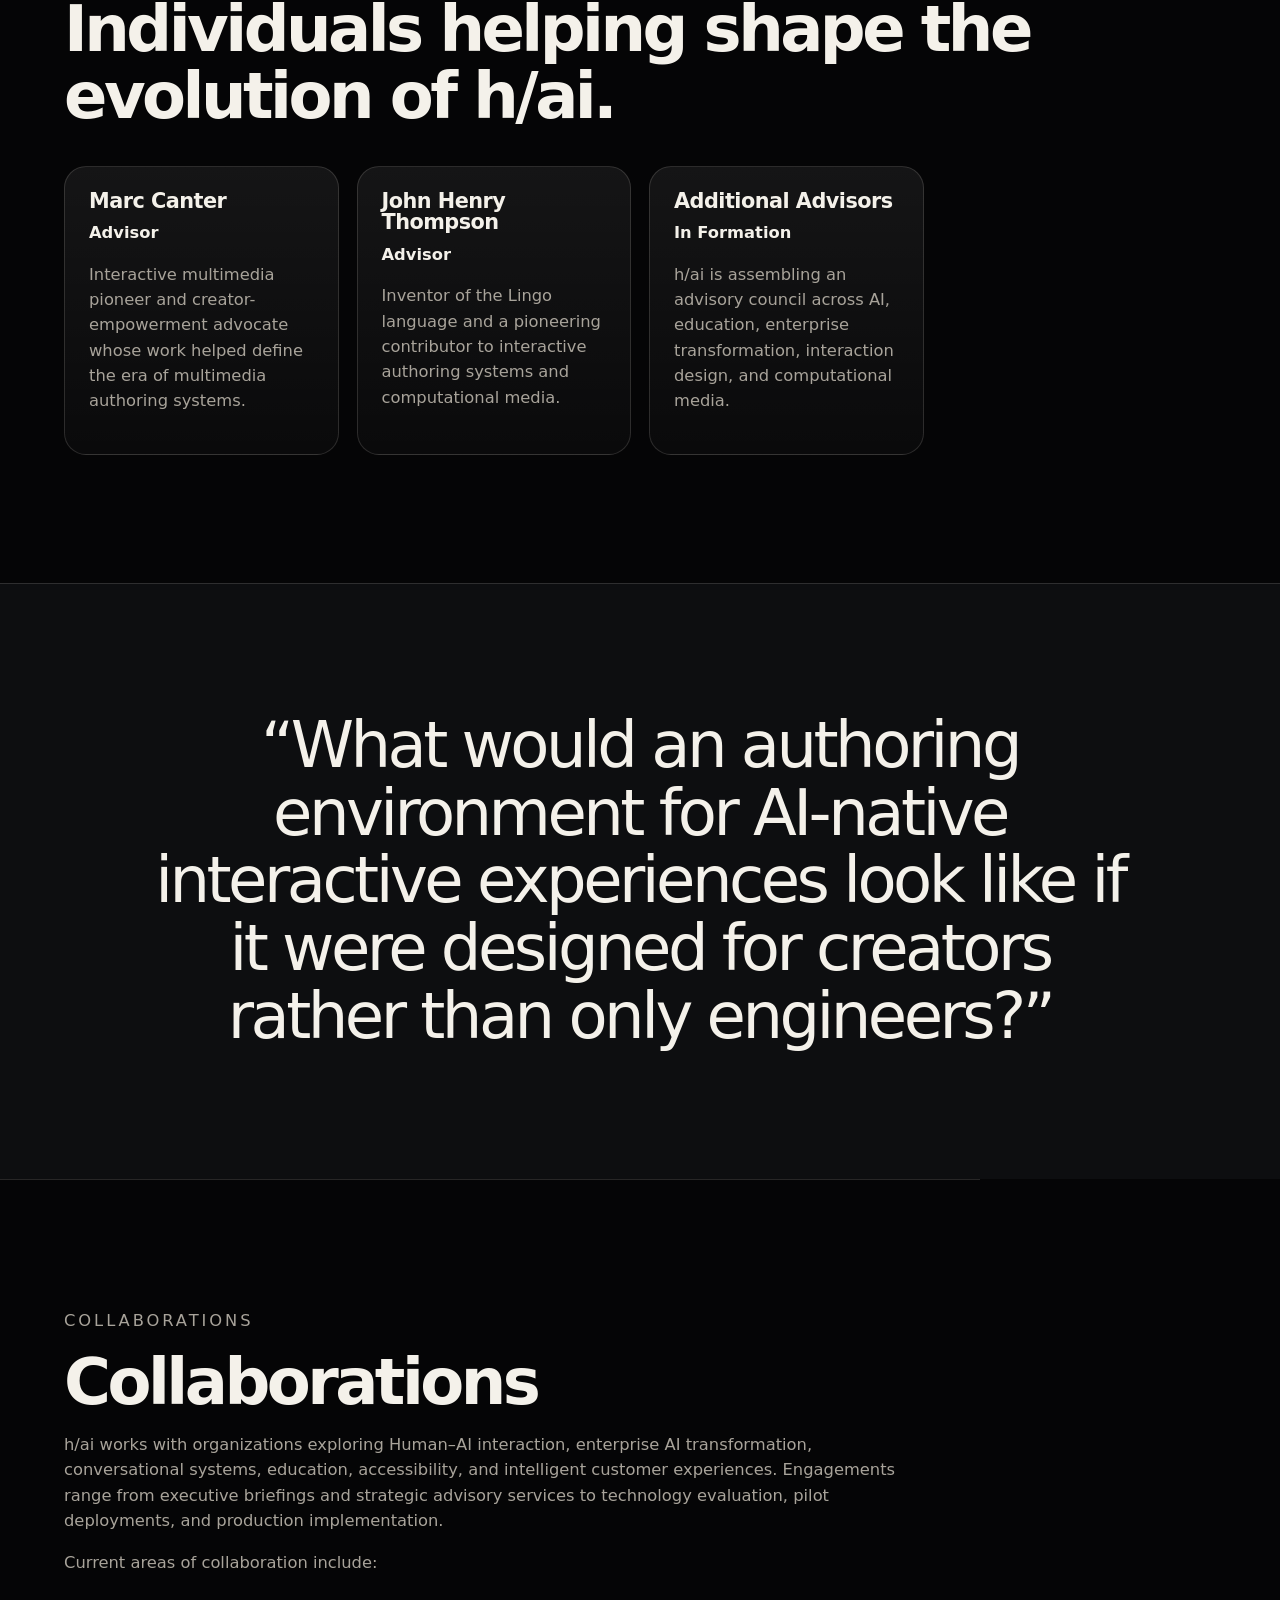
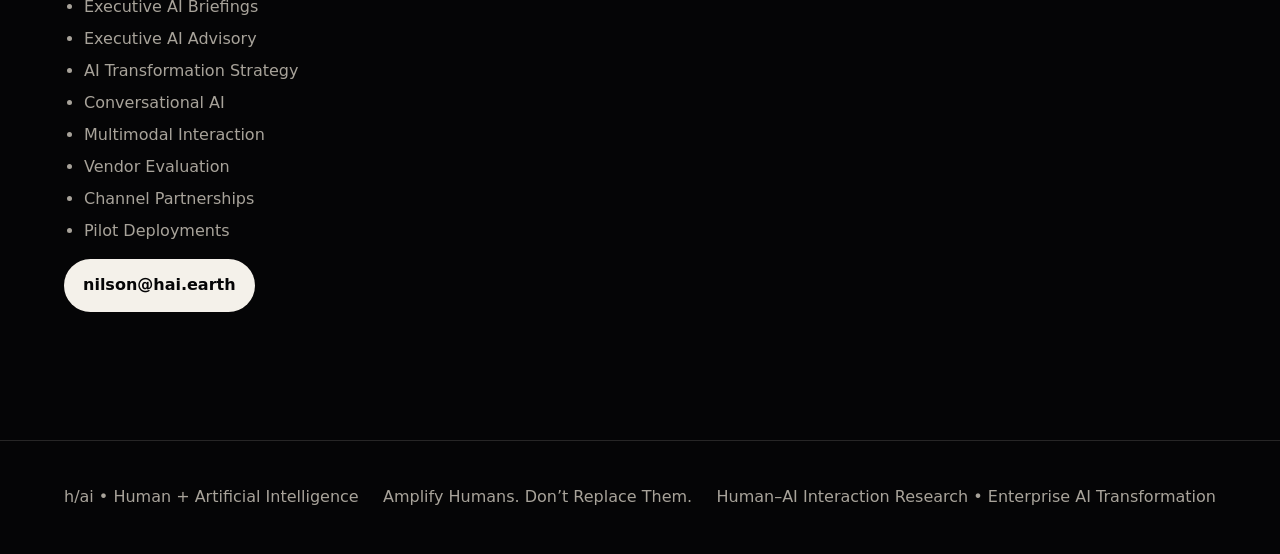
==== commit ce4ff02b: "Corrected Barbara's Name" ====
--- a/index.html
+++ b/index.html
@@ -582,7 +582,7 @@
             </article>
 
             <article class="person founder">
-                <h3>Barbara Steele</h3>
+                <h3>Barbara Steel</h3>
                 <p class="role">Chief Operating Officer, Enterprise AI Transformation</p>
                 <p>
                     Enterprise Transformation · Client Strategy ·
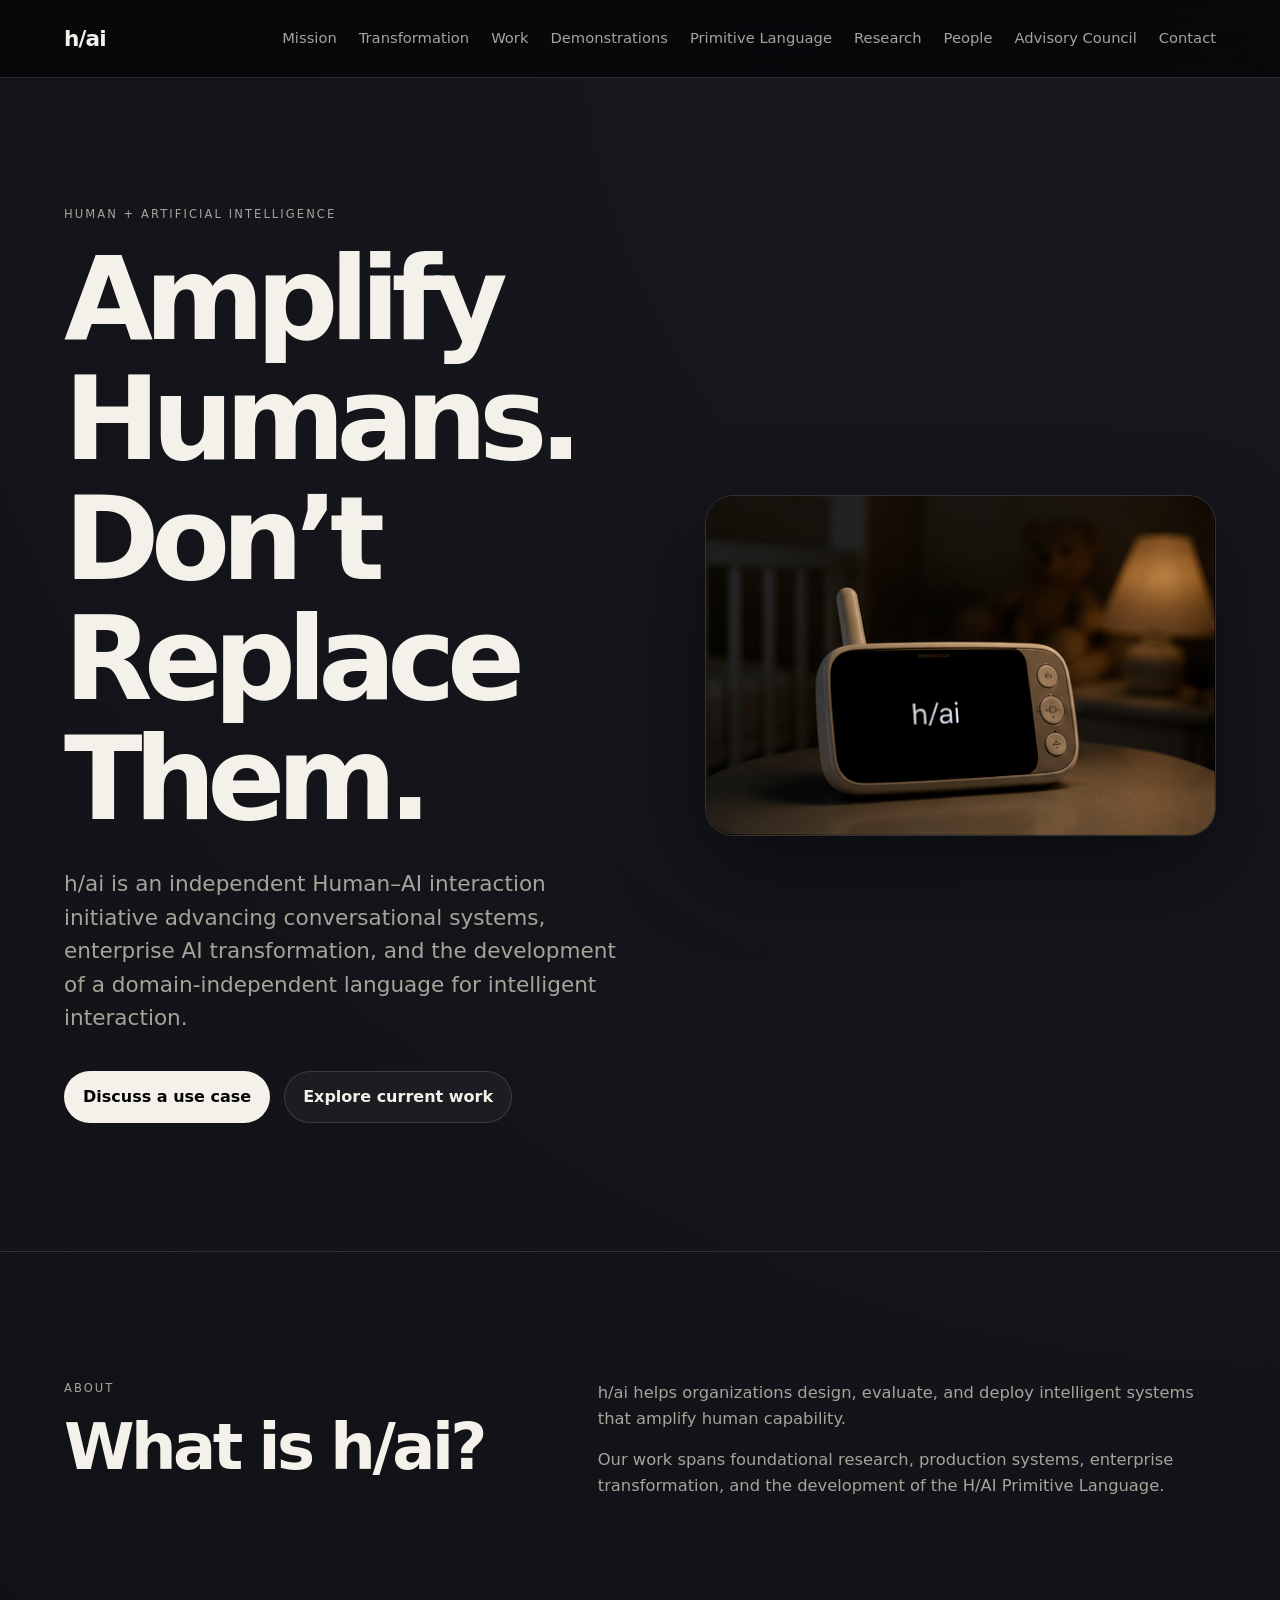
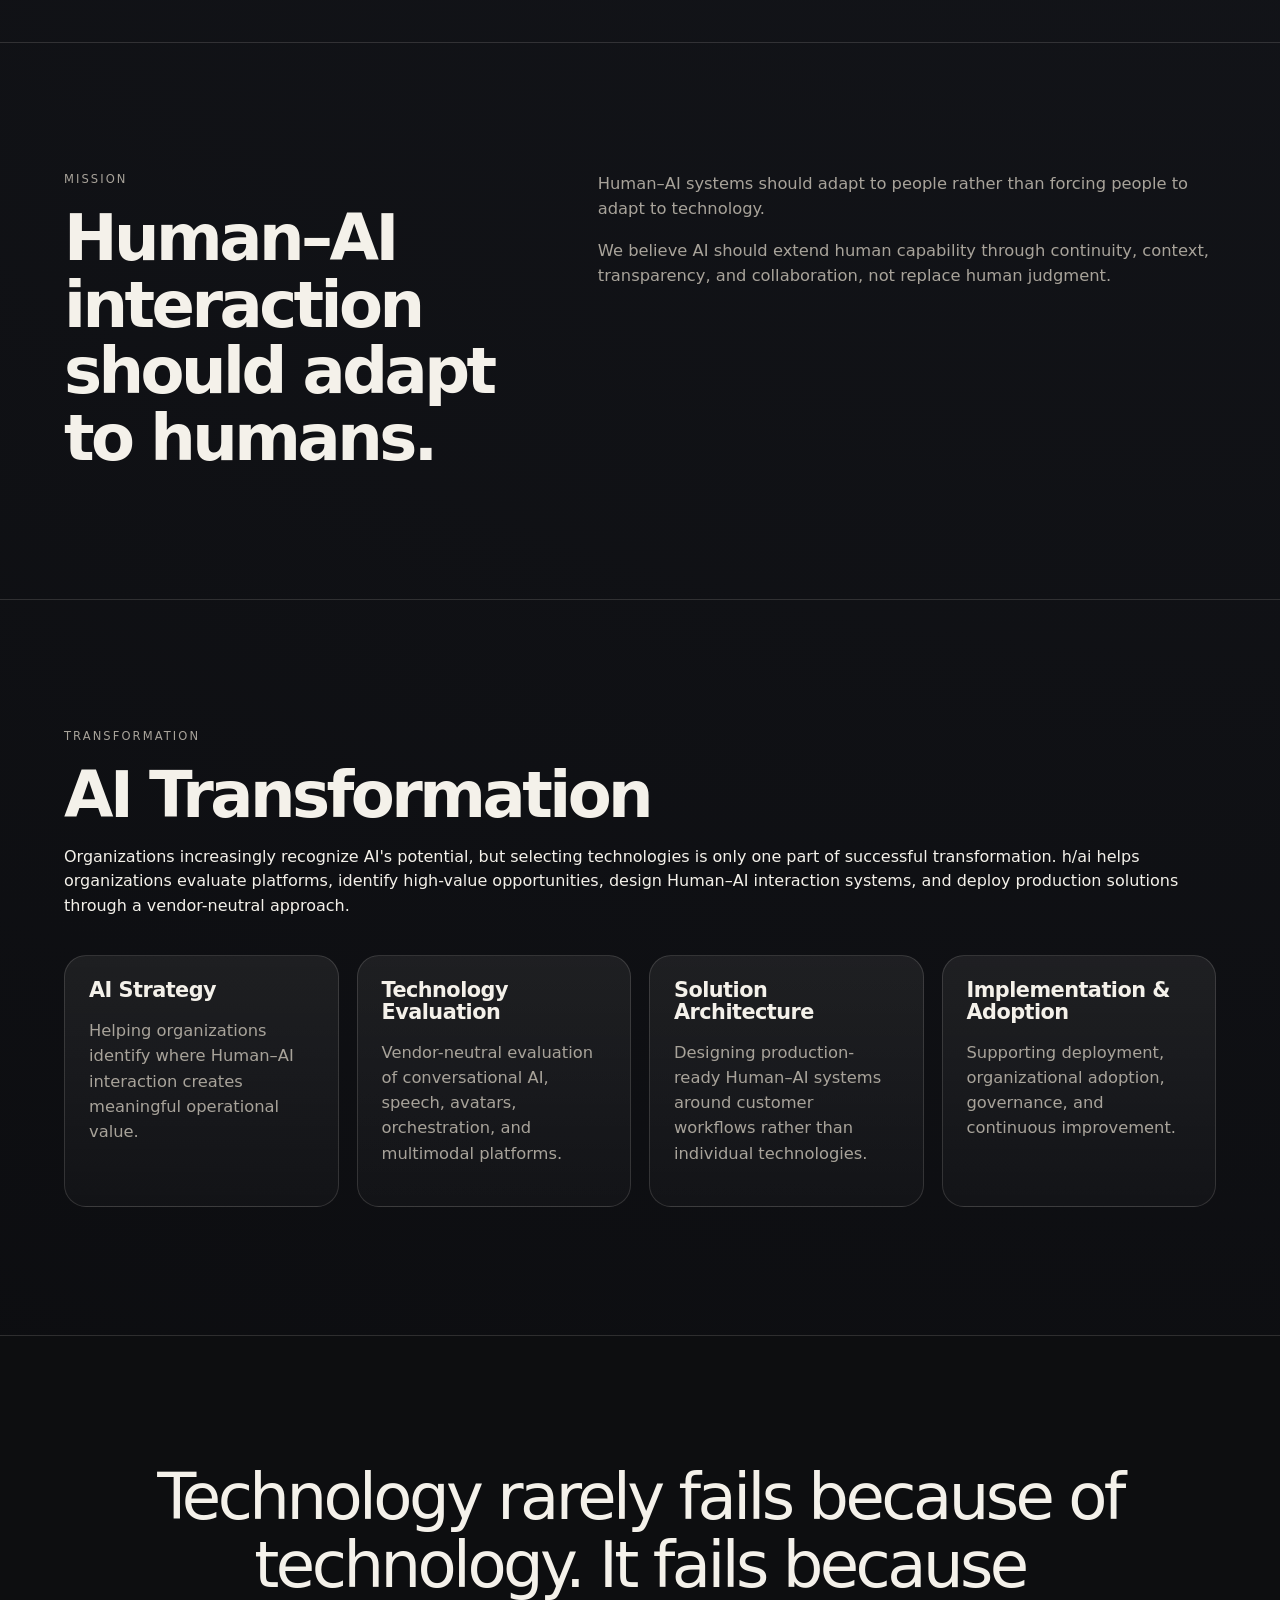
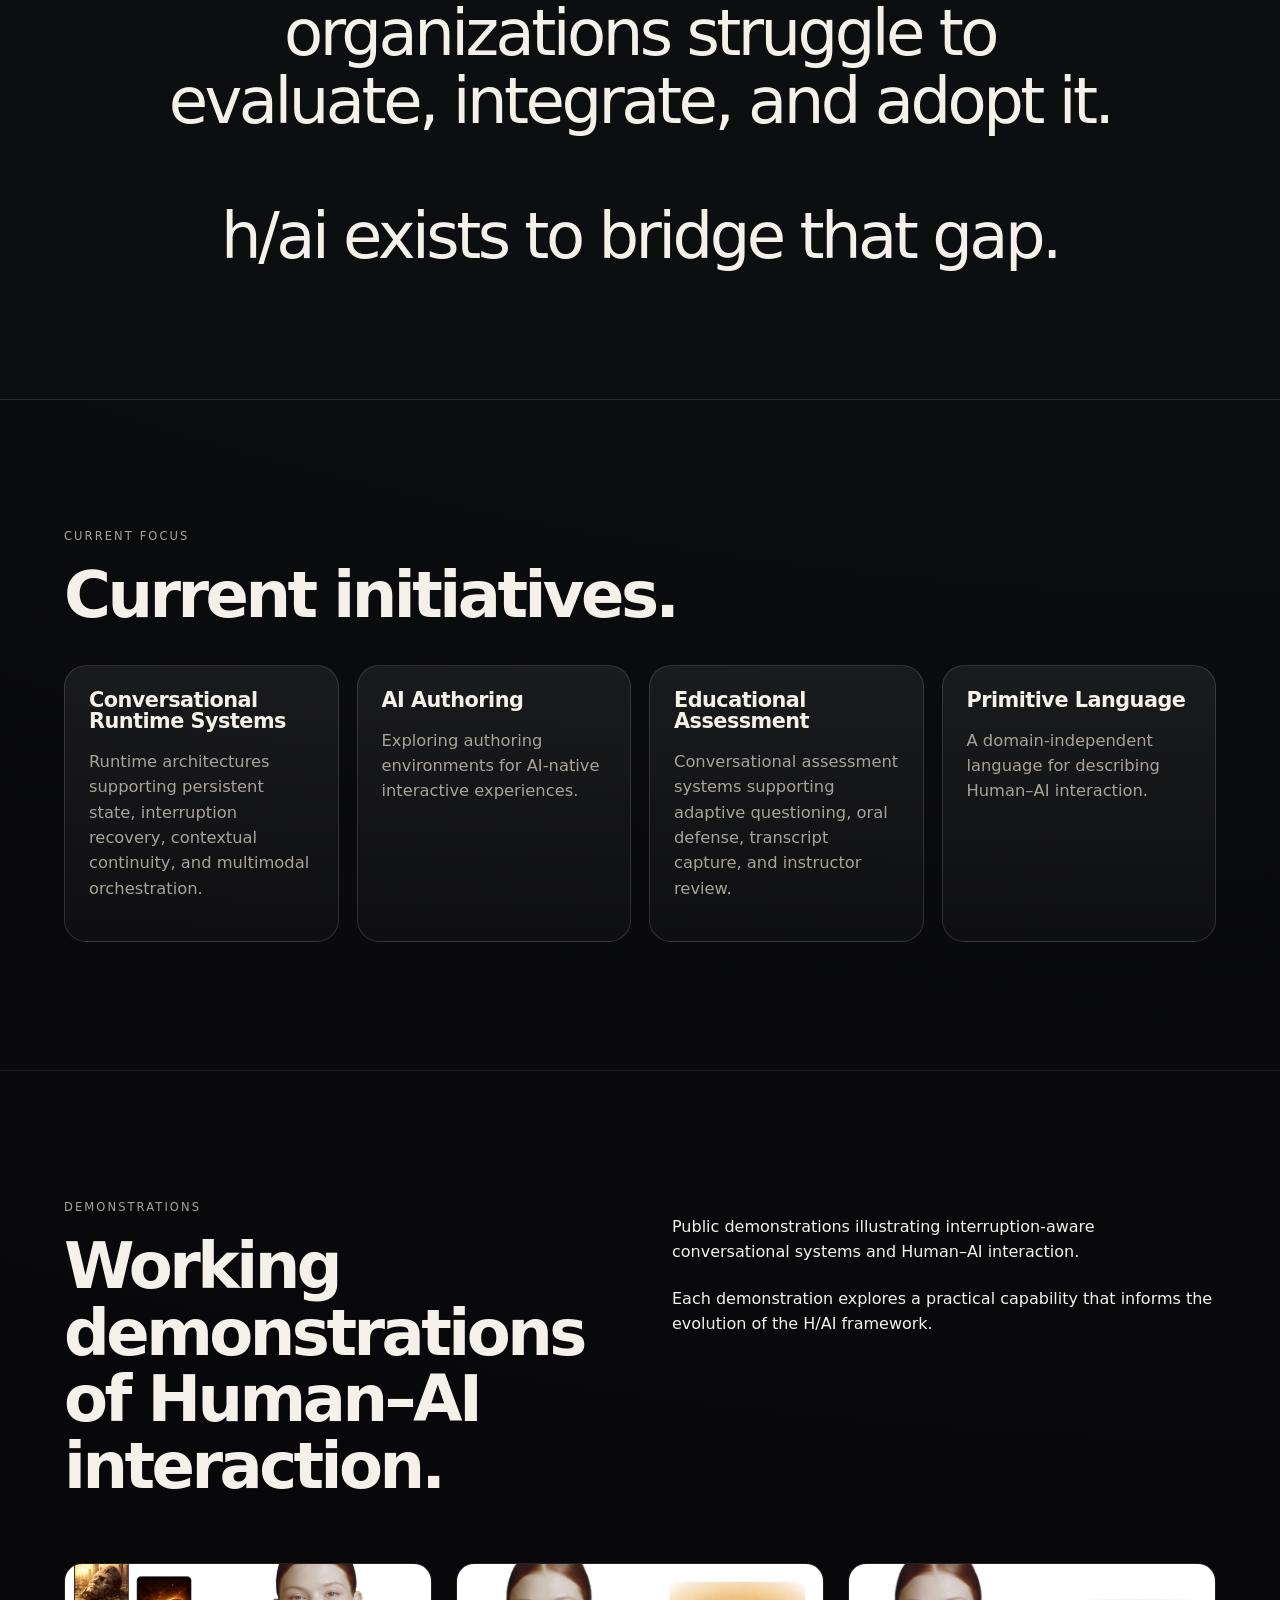
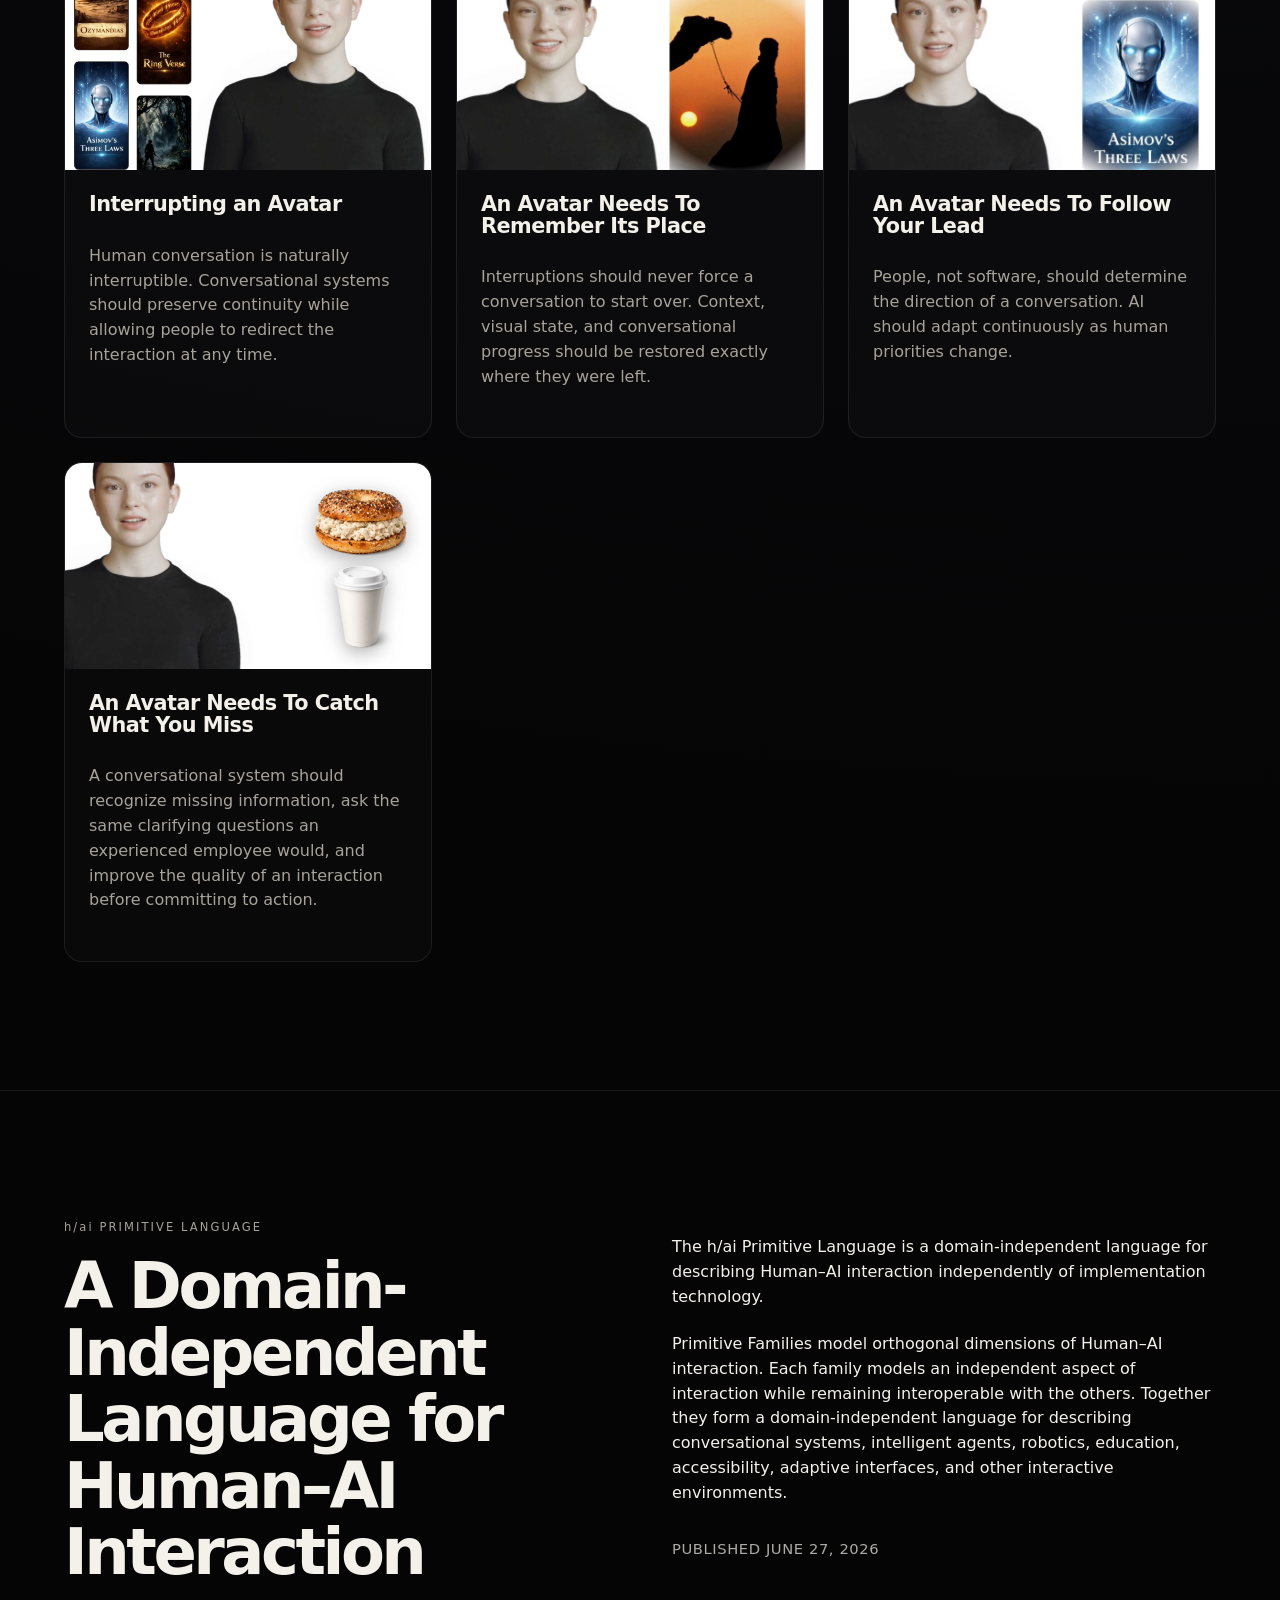
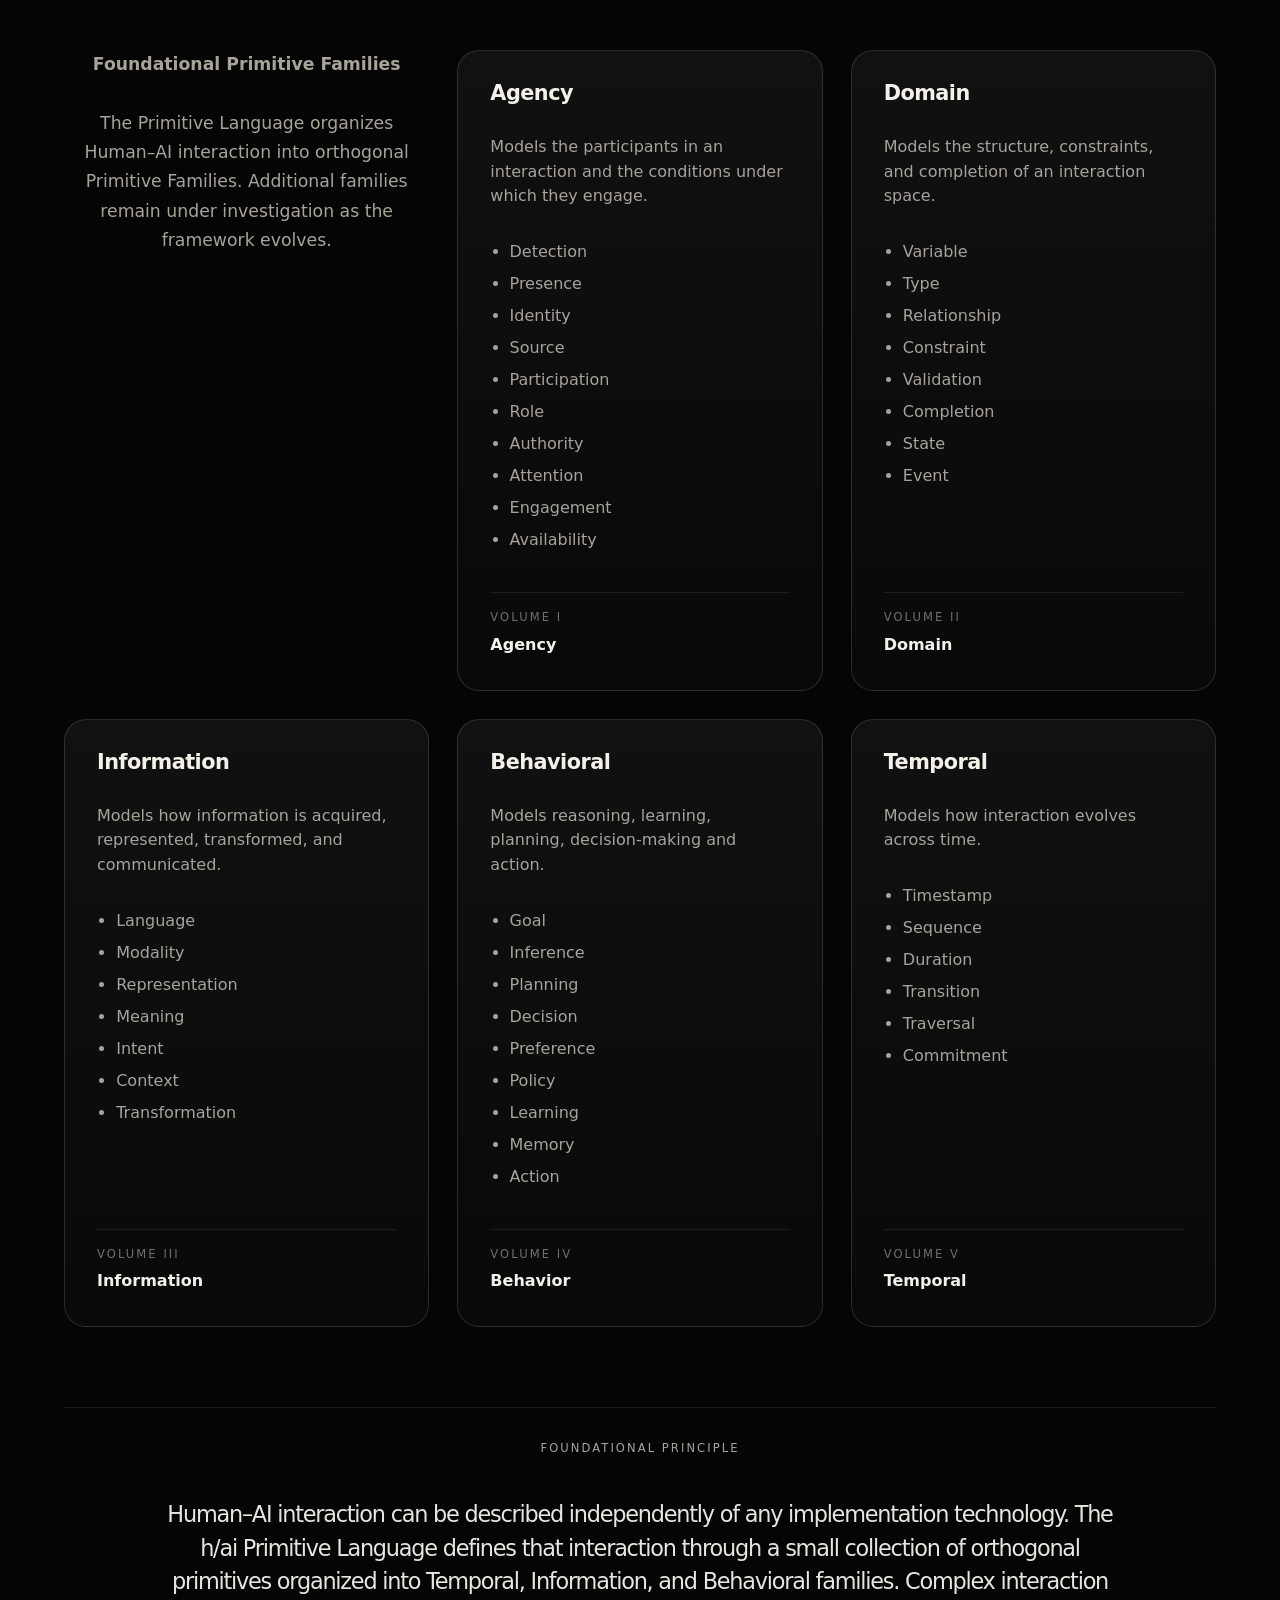
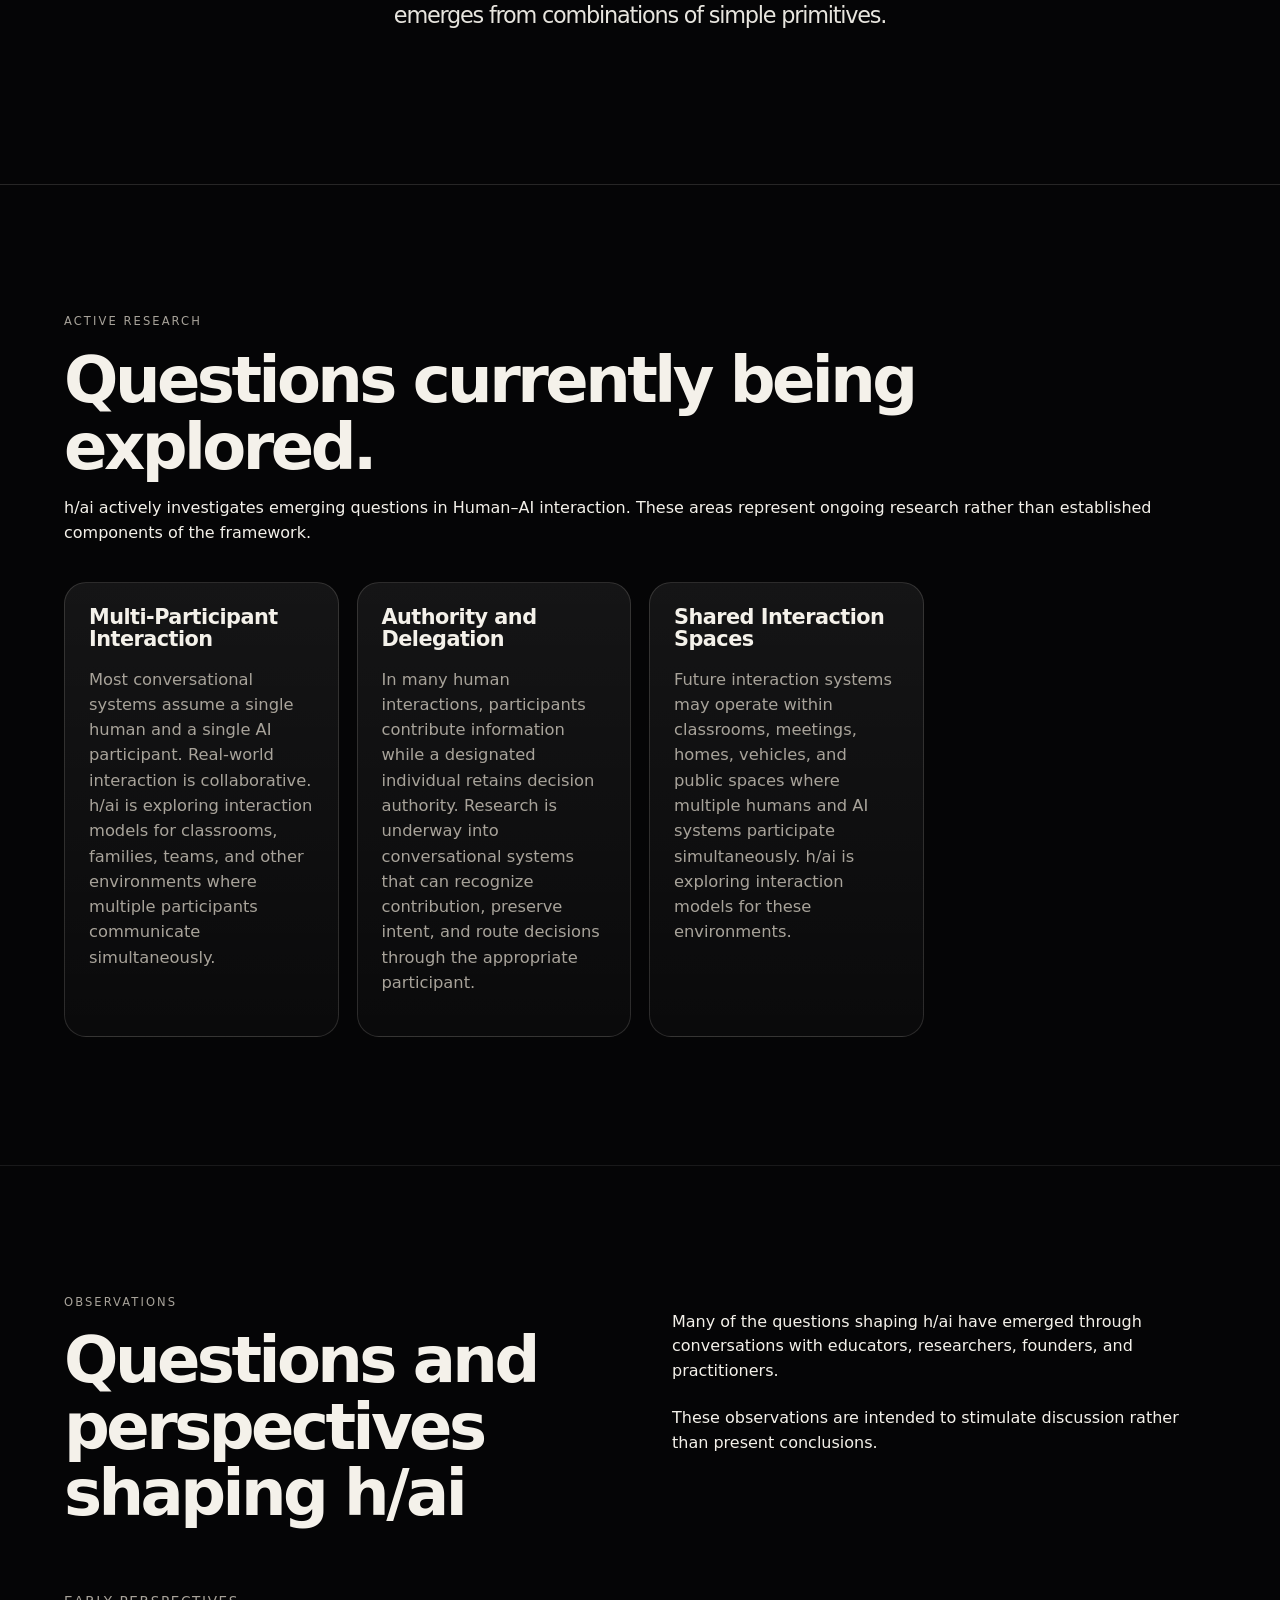
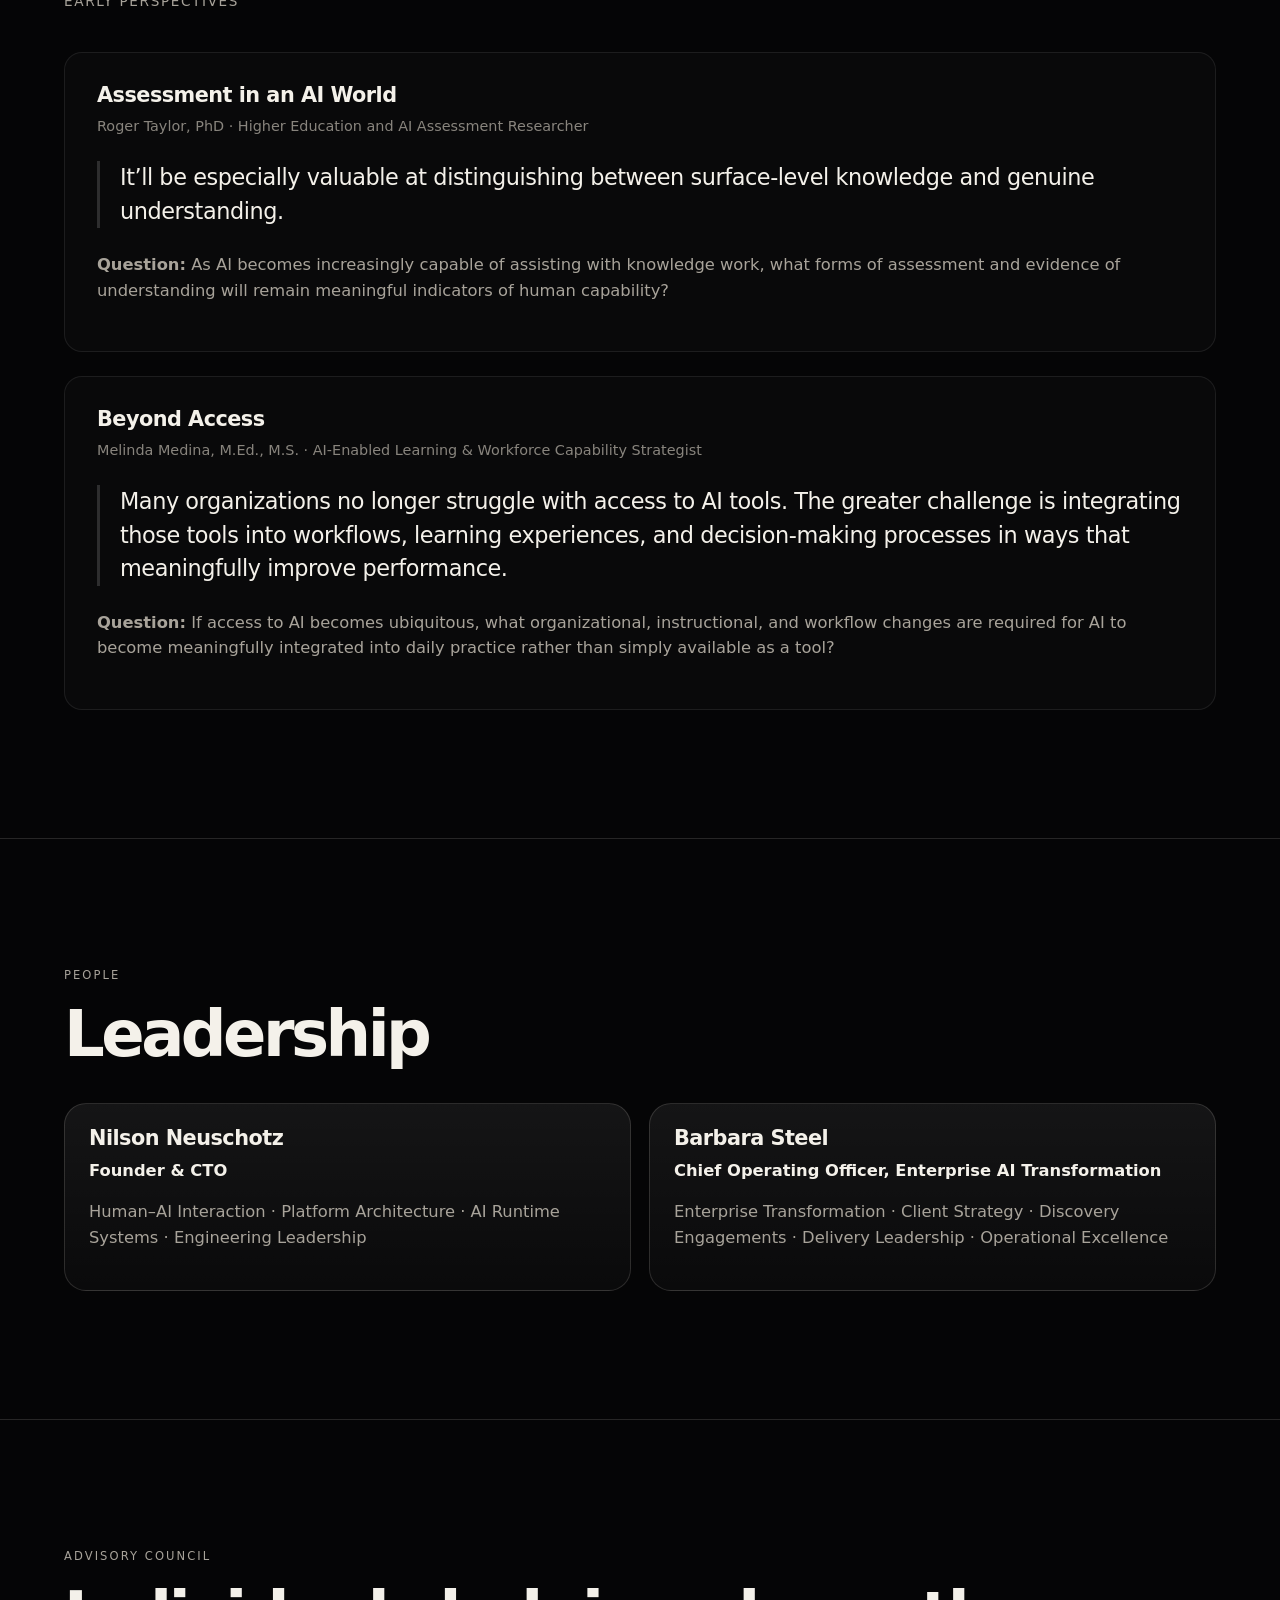
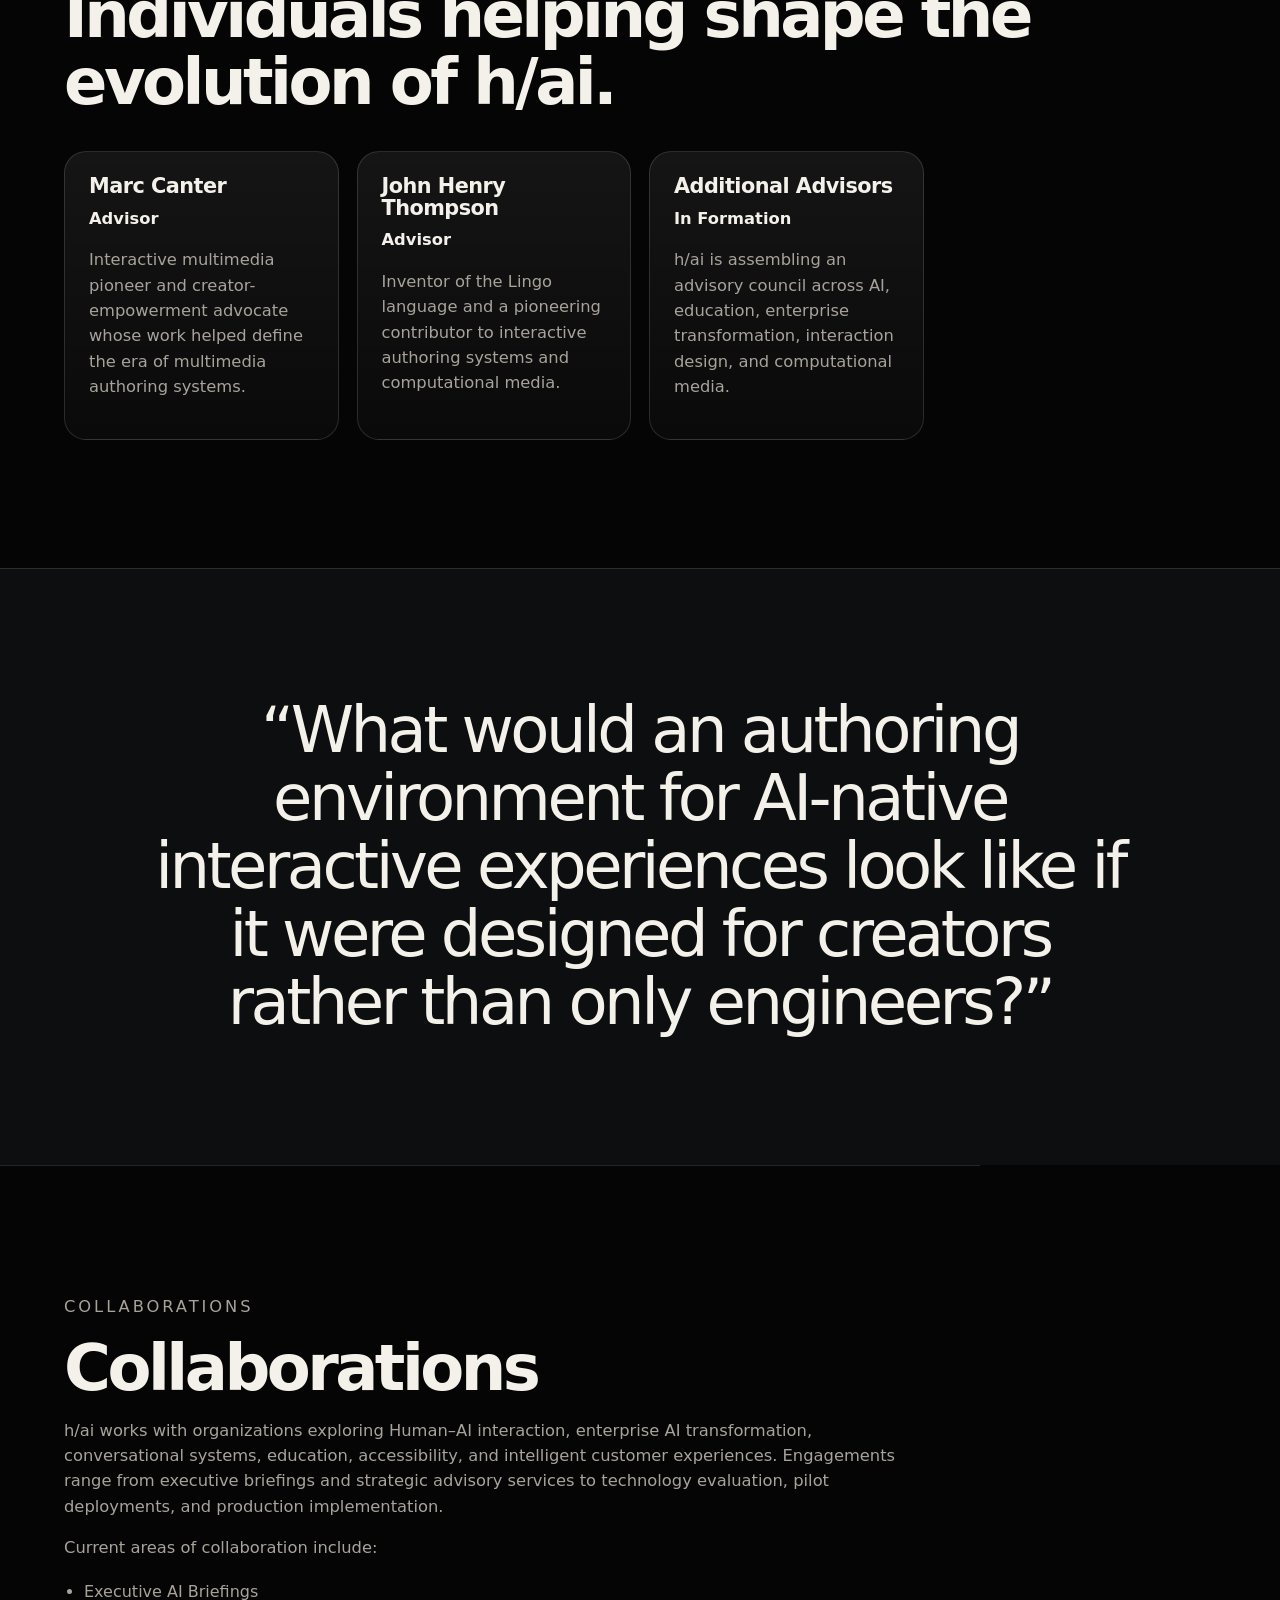
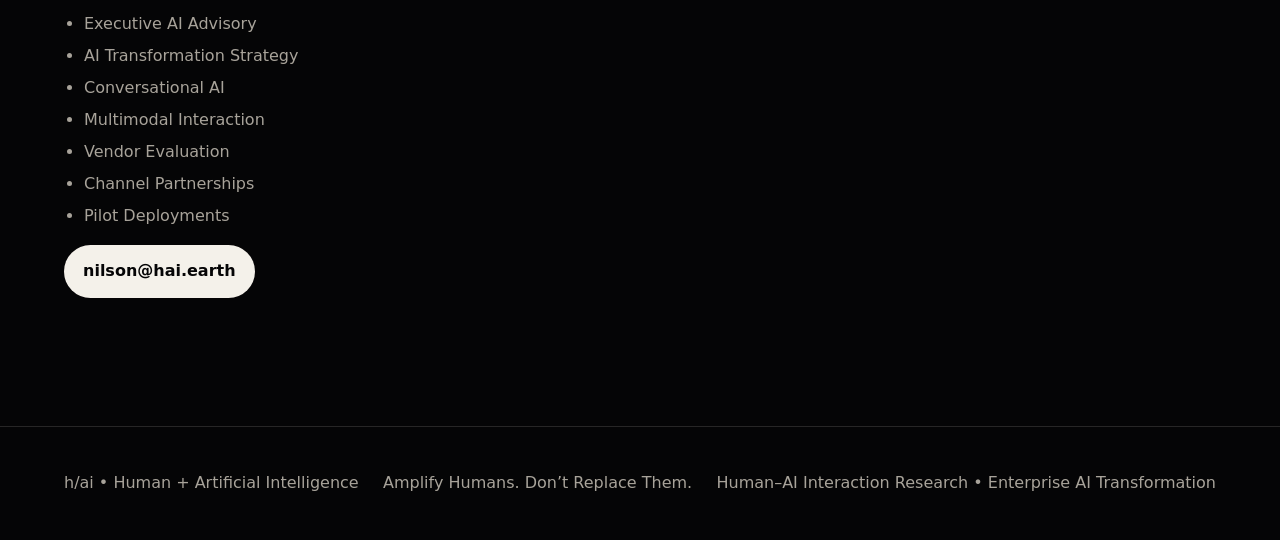
==== commit 73bcb918: "Updated behacioral.html, information.html and temporal.html files in advance of adding agency.html a" ====
--- a/index.html
+++ b/index.html
@@ -348,42 +348,66 @@
         <div class="framework-families">
             <p class="framework-family-intro">
 
-                <strong>Primitive Families</strong><br><br>
+                <strong>Foundational Primitive Families</strong><br><br>
                 The Primitive Language organizes Human–AI interaction into orthogonal Primitive Families. Additional
                 families remain under investigation as the framework evolves.
             </p>
 
-            <a class="family-card" href="/framework/temporal.html">
-                <h3>Temporal</h3>
-
-                <p>
-                    Models how interaction evolves across time.
+             <a class="family-card" href="/framework/agency.html">
+
+                <h3>Agency</h3>
+
+                <p>
+                    Models the participants in an interaction and the conditions under which they engage.
                 </p>
 
                 <ul>
-                    <li>Timestamp</li>
-                    <li>Domain</li>
-                    <li>Sub-domain</li>
-                    <li>State</li>
-                    <li>Traversal Point</li>
-                    <li>Traversal</li>
-                    <li>Command</li>
-                    <li>Interruption</li>
-                    <li>Resumption</li>
-                    <li>Commitment Point</li>
-                    <li>External Action</li>
-                    <li>Sequence</li>
-                    <li>Duration</li>
+                    <li>Detection</li>
+                    <li>Presence</li>
+                    <li>Identity</li>
+                    <li>Source</li>
+                    <li>Participation</li>
+                    <li>Role</li>
+                    <li>Authority</li>
+                    <li>Attention</li>
+                    <li>Engagement</li>
+                    <li>Availability</li>
                 </ul>
 
                 <div class="family-volume">
                     <div class="volume-label">Volume I</div>
-                    <div class="volume-title">Time</div>
+                    <div class="volume-title">Agency</div>
                 </div>
-            </a>
-
-
-            <a class="family-card" href="/framework/information.html">
+
+            </a>
+
+             <a class="family-card" href="/framework/domain.html">
+
+                <h3>Domain</h3>
+
+                <p>
+                    Models the structure, constraints, and completion of an interaction space.
+                </p>
+
+                <ul>
+                    <li>Variable</li>
+                    <li>Type</li>
+                    <li>Relationship</li>
+                    <li>Constraint</li>
+                    <li>Validation</li>
+                    <li>Completion</li>
+                    <li>State</li>
+                    <li>Event</li>
+                </ul>
+
+                <div class="family-volume">
+                    <div class="volume-label">Volume II</div>
+                    <div class="volume-title">Domain</div>
+                </div>
+
+            </a>
+
+              <a class="family-card" href="/framework/information.html">
 
                 <h3>Information</h3>
 
@@ -395,44 +419,67 @@
                     <li>Language</li>
                     <li>Modality</li>
                     <li>Representation</li>
+                    <li>Meaning</li>
                     <li>Intent</li>
                     <li>Context</li>
                     <li>Transformation</li>
-                    <li>Context</li>
                 </ul>
 
                 <div class="family-volume">
-                    <div class="volume-label">Volume II</div>
+                    <div class="volume-label">Volume III</div>
                     <div class="volume-title">Information</div>
                 </div>
 
             </a>
 
-
-            <a class="family-card" href="/framework/behavioral.html">
+                 <a class="family-card" href="/framework/behavioral.html">
 
                 <h3>Behavioral</h3>
 
                 <p>
-                    Models reasoning, memory, planning, and action.
+                    Models reasoning, learning, planning, decision-making and action.
                 </p>
 
                 <ul>
                     <li>Goal</li>
-                    <li>Constraint</li>
-                    <li>Memory</li>
                     <li>Inference</li>
                     <li>Planning</li>
+                    <li>Decision</li>
                     <li>Preference</li>
-                    <li>Agency</li>
                     <li>Policy</li>
+                    <li>Learning</li>
+                    <li>Memory</li>
+                    <li>Action</li>
+
                 </ul>
 
                 <div class="family-volume">
-                    <div class="volume-label">Volume III</div>
+                    <div class="volume-label">Volume IV</div>
                     <div class="volume-title">Behavior</div>
                 </div>
 
+            </a>
+
+            <a class="family-card" href="/framework/temporal.html">
+                <h3>Temporal</h3>
+
+                <p>
+                    Models how interaction evolves across time.
+                </p>
+
+                <ul>
+                    <li>Timestamp</li>
+                    <li>Sequence</li>
+                    <li>Duration</li>
+                    <li>Transition</li>
+                    <li>Traversal</li>
+                    <li>Commitment</li>
+                </ul>
+
+                <div class="family-volume">
+                    <div class="volume-label">Volume V</div>
+                    <div class="volume-title">Temporal</div>
+                </div>
             </a>
 
         </div>
@@ -504,7 +551,7 @@
 
             <div class="observations-intro">
                 <p>
-                    Many of the questions shaping H/AI have emerged through conversations with educators, researchers,
+                    Many of the questions shaping h/ai have emerged through conversations with educators, researchers,
                     founders, and practitioners.
                 </p>
 
